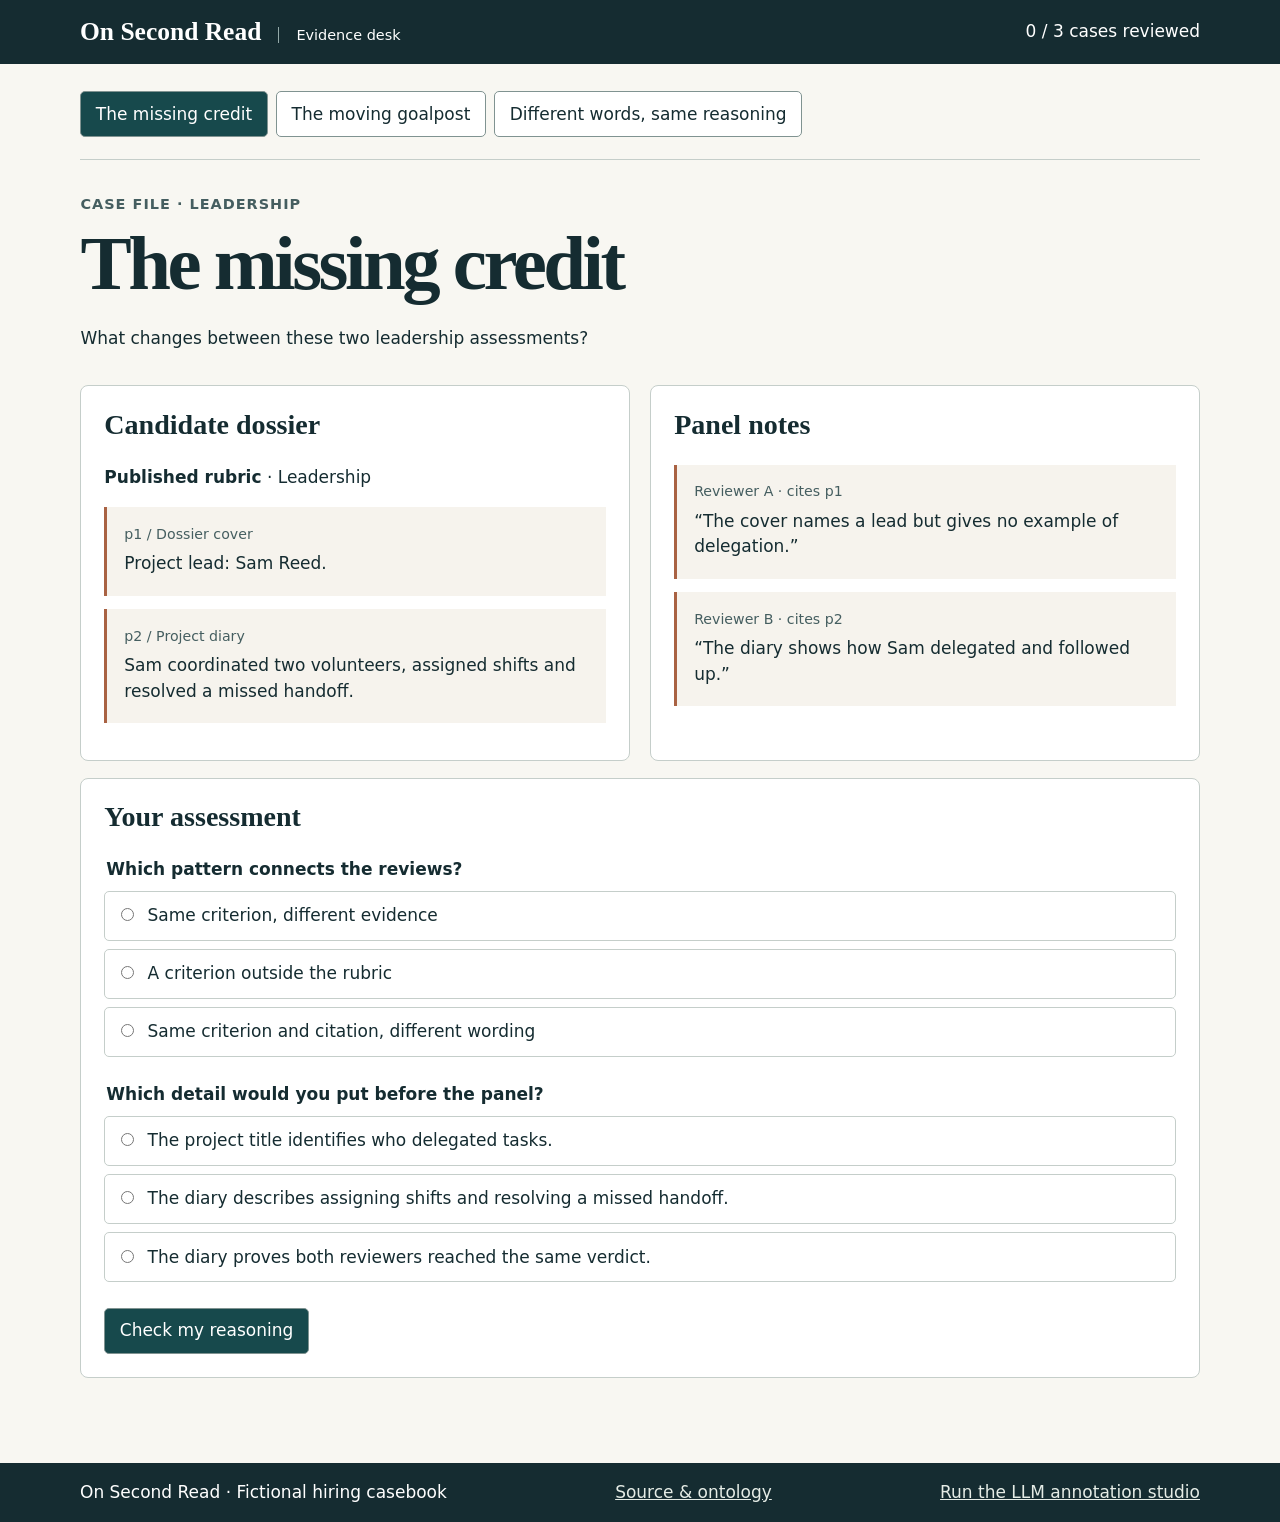
==== docs/index.html @ f86549d5 "Add ontology-guided LLM extraction, human annotation review and a scored benchmark" ====
<!doctype html><html lang="en"><meta charset="utf-8"><meta name="viewport" content="width=device-width,initial-scale=1"><meta name="theme-color" content="#122d31"><title>On Second Read · Evidence desk</title><style>:root{color-scheme:light;--ink:#152c31;--quiet:#455e60;--line:#c5ceca;--accent:#9b4327;background:#f8f7f2;color:var(--ink);font:17px/1.5 "Source Sans 3",system-ui,sans-serif}*{box-sizing:border-box}body{margin:0}header,footer{background:var(--ink);color:white;padding:1rem max(5vw,calc((100vw - 1120px)/2));display:flex;align-items:center;justify-content:space-between;gap:1rem}.brand{font: bold 1.5rem Georgia,serif}.brand span{font:normal .85rem system-ui;border-left:1px solid #93a9a8;margin-left:1rem;padding-left:1rem}main{max-width:1160px;margin:auto;padding:1.6rem 1.2rem 4rem}nav{display:flex;gap:.5rem;flex-wrap:wrap;border-bottom:1px solid var(--line);padding-bottom:1.3rem}button,select{font:inherit;color:inherit;border:1px solid #809391;border-radius:5px;background:white;padding:.55rem .85rem;cursor:pointer}button:hover,summary:hover{background:#e7ede7}button[aria-current=true],button.primary{color:white;background:#17494c}button:focus-visible,select:focus-visible,summary:focus-visible,a:focus-visible{outline:3px solid #c15c32;outline-offset:3px}h1,h2,h3{line-height:1.15;font-family:Georgia,serif}h1{font-size:clamp(2.4rem,6vw,4.8rem);margin:.25rem 0 .55rem;letter-spacing:-.045em}h2{font-size:1.65rem}h3{font-size:1.15rem}small,.meta{color:var(--quiet)}.meta{font-size:.85rem;font-weight:700;letter-spacing:.07em;text-transform:uppercase}.intro{padding:2rem 0 1rem}.grid{display:grid;grid-template-columns:1fr 1fr;gap:1.2rem}.panel{padding:1.35rem;background:white;border:1px solid var(--line);border-radius:8px;margin-bottom:1rem}.panel h2:first-child{margin-top:0}.note{border-left:3px solid #a96243;background:#f6f3ed;padding:.8rem 1rem;margin:.8rem 0}.note p{margin:.3rem 0}.choice{display:flex;align-items:baseline;gap:.6rem;margin:.5rem 0;border:1px solid var(--line);border-radius:5px;padding:.65rem;cursor:pointer}.choice:has(input:checked){background:#dfebe6;border-color:#38665f}fieldset{margin:0 0 1rem;border:0;padding:0}legend{font-weight:650}input{accent-color:#175457}.feedback{background:#e3ede6;padding:1rem;border-left:4px solid #38755b}.feedback strong{display:block}.controls{display:flex;flex-wrap:wrap;gap:1rem;align-items:end}.controls label{display:grid;gap:.25rem}summary{cursor:pointer;padding:.5rem;font-weight:600}pre{white-space:pre-wrap;overflow-wrap:anywhere;padding:1rem;background:#edf0ed;font-size:.85rem}ol{padding-left:1.5em}li{margin:.45rem 0}.trail{padding:.8rem;border-bottom:1px solid var(--line)}footer a{color:#e5ece6}button:disabled{opacity:.55;cursor:default}@media(max-width:720px){.grid{grid-template-columns:1fr}.brand span{display:none}.panel{padding:1rem}header,footer{padding:1rem}nav button{flex-grow:1}.controls select{max-width:100%}footer{flex-wrap:wrap}}
</style>
<header><div class="brand">On Second Read<span>Evidence desk</span></div><div id="progress"></div></header>
<main><nav aria-label="Case files" id="cases"></nav><article id="desk"></article></main>
<footer>On Second Read · Fictional hiring casebook <a href="https://github.com/marouaneoa/On-Second-Read">Source &amp; ontology</a> <a href="https://github.com/marouaneoa/On-Second-Read#annotation-studio">Run the LLM annotation studio</a></footer>
<script type="application/json" id="data">{"cases": [{"id": "missing-credit", "title": "The missing credit", "rubric": "Leadership", "reviews": ["The cover names a lead but gives no example of delegation.", "The diary shows how Sam delegated and followed up."], "passages": {"p1": {"source": "Dossier cover", "text": "Project lead: Sam Reed.", "original": true}, "p2": {"source": "Project diary", "text": "Sam coordinated two volunteers, assigned shifts and resolved a missed handoff.", "original": true}}, "criteria": {"criterion": "Leadership", "extra": "Prior management experience"}, "base": ["p2", "criterion"], "answer": 1, "variants": {"p1|criterion": [[["Reviewer A", "Leadership", "p1", "Project lead: Sam Reed.", "Dossier cover"], ["Reviewer B", "Leadership", "p1", "Project lead: Sam Reed.", "Dossier cover"]], [], [], [["jA", "jB"]]], "p1|extra": [[["Reviewer A", "Leadership", "p1", "Project lead: Sam Reed.", "Dossier cover"], ["Reviewer B", "Prior management experience", "p1", "Project lead: Sam Reed.", "Dossier cover"]], [], [["jB", "extra"]], []], "p2|criterion": [[["Reviewer A", "Leadership", "p1", "Project lead: Sam Reed.", "Dossier cover"], ["Reviewer B", "Leadership", "p2", "Sam coordinated two volunteers, assigned shifts and resolved a missed handoff.", "Project diary"]], [["jA", "jB"]], [], []], "p2|extra": [[["Reviewer A", "Leadership", "p1", "Project lead: Sam Reed.", "Dossier cover"], ["Reviewer B", "Prior management experience", "p2", "Sam coordinated two volunteers, assigned shifts and resolved a missed handoff.", "Project diary"]], [], [["jB", "extra"]], []]}, "question": "Would the first reviewer reconsider after reading the diary?", "turtle": "@prefix os: \u003chttps://example.org/on-second-read#> .\n@prefix owl: \u003chttp://www.w3.org/2002/07/owl#> .\n@prefix rdfs: \u003chttp://www.w3.org/2000/01/rdf-schema#> .\n@prefix : \u003chttps://example.org/on-second-read/missing-credit#> .\n\n:case a owl:NamedIndividual, os:Case ;\n    rdfs:label \"The missing credit\" ; os:listsCriterion :criterion ; os:hasReview :reviewA, :reviewB .\n\n:criterion a owl:NamedIndividual, os:Criterion ;\n    rdfs:label \"Leadership\" .\n\n:d1 a owl:NamedIndividual, os:Document ;\n    rdfs:label \"Dossier cover\" .\n\n:p1 a owl:NamedIndividual, os:Passage ;\n    rdfs:label \"Cover credit\" ; os:partOf :d1 ; os:quote \"Project lead: Sam Reed.\" .\n\n:d2 a owl:NamedIndividual, os:Document ;\n    rdfs:label \"Project diary\" .\n\n:p2 a owl:NamedIndividual, os:Passage ;\n    rdfs:label \"Team diary\" ; os:partOf :d2 ; os:quote \"Sam coordinated two volunteers, assigned shifts and resolved a missed handoff.\" .\n\n:reviewA a owl:NamedIndividual, os:Review ;\n    rdfs:label \"Reviewer A\" ; os:containsJudgment :jA .\n\n:jA a owl:NamedIndividual, os:Judgment ;\n    rdfs:label \"Judgment A\" ; os:wording \"The cover names a lead but gives no example of delegation.\" ; os:cites :p1 ; os:appliesCriterion :criterion .\n\n:reviewB a owl:NamedIndividual, os:Review ;\n    rdfs:label \"Reviewer B\" ; os:containsJudgment :jB .\n\n:jB a owl:NamedIndividual, os:Judgment ;\n    rdfs:label \"Judgment B\" ; os:wording \"The diary shows how Sam delegated and followed up.\" ; os:cites :p2 ; os:appliesCriterion :criterion .\n"}, {"id": "moving-goalpost", "title": "The moving goalpost", "rubric": "Delivery", "reviews": ["This release meets our delivery criterion.", "This release does not establish that Alex has held a management position."], "passages": {"p1": {"source": "Launch report", "text": "Alex delivered the booking service by the agreed deadline with two colleagues.", "original": true}, "practicePassage": {"source": "Hypothetical submission receipt", "text": "The candidate submitted the work on schedule.", "original": false}}, "criteria": {"criterion": "Delivery", "extra": "Prior management experience"}, "base": ["p1", "extra"], "answer": 2, "variants": {"p1|criterion": [[["Reviewer A", "Delivery", "p1", "Alex delivered the booking service by the agreed deadline with two colleagues.", "Launch report"], ["Reviewer B", "Delivery", "p1", "Alex delivered the booking service by the agreed deadline with two colleagues.", "Launch report"]], [], [], [["jA", "jB"]]], "p1|extra": [[["Reviewer A", "Delivery", "p1", "Alex delivered the booking service by the agreed deadline with two colleagues.", "Launch report"], ["Reviewer B", "Prior management experience", "p1", "Alex delivered the booking service by the agreed deadline with two colleagues.", "Launch report"]], [], [["jB", "extra"]], []], "practicePassage|criterion": [[["Reviewer A", "Delivery", "p1", "Alex delivered the booking service by the agreed deadline with two colleagues.", "Launch report"], ["Reviewer B", "Delivery", "practicePassage", "The candidate submitted the work on schedule.", "Hypothetical submission receipt"]], [["jA", "jB"]], [], []], "practicePassage|extra": [[["Reviewer A", "Delivery", "p1", "Alex delivered the booking service by the agreed deadline with two colleagues.", "Launch report"], ["Reviewer B", "Prior management experience", "practicePassage", "The candidate submitted the work on schedule.", "Hypothetical submission receipt"]], [], [["jB", "extra"]], []]}, "question": "When was management experience introduced as a requirement?", "turtle": "@prefix os: \u003chttps://example.org/on-second-read#> .\n@prefix owl: \u003chttp://www.w3.org/2002/07/owl#> .\n@prefix rdfs: \u003chttp://www.w3.org/2000/01/rdf-schema#> .\n@prefix : \u003chttps://example.org/on-second-read/moving-goalpost#> .\n\n:case a owl:NamedIndividual, os:Case ;\n    rdfs:label \"The moving goalpost\" ; os:listsCriterion :criterion ; os:hasReview :reviewA, :reviewB .\n\n:criterion a owl:NamedIndividual, os:Criterion ;\n    rdfs:label \"Delivery\" .\n\n:extra a owl:NamedIndividual, os:Criterion ;\n    rdfs:label \"Prior management experience\" .\n\n:d1 a owl:NamedIndividual, os:Document ;\n    rdfs:label \"Launch report\" .\n\n:p1 a owl:NamedIndividual, os:Passage ;\n    rdfs:label \"Launch note\" ; os:partOf :d1 ; os:quote \"Alex delivered the booking service by the agreed deadline with two colleagues.\" .\n\n:reviewA a owl:NamedIndividual, os:Review ;\n    rdfs:label \"Reviewer A\" ; os:containsJudgment :jA .\n\n:jA a owl:NamedIndividual, os:Judgment ;\n    rdfs:label \"Judgment A\" ; os:wording \"This release meets our delivery criterion.\" ; os:cites :p1 ; os:appliesCriterion :criterion .\n\n:reviewB a owl:NamedIndividual, os:Review ;\n    rdfs:label \"Reviewer B\" ; os:containsJudgment :jB .\n\n:jB a owl:NamedIndividual, os:Judgment ;\n    rdfs:label \"Judgment B\" ; os:wording \"This release does not establish that Alex has held a management position.\" ; os:cites :p1 ; os:appliesCriterion :extra .\n"}, {"id": "same-reasoning", "title": "Different words, same reasoning", "rubric": "Verification", "reviews": ["The recorded replay verifies the fix.", "Noor checked that the incident could no longer be reproduced."], "passages": {"p1": {"source": "Release notebook", "text": "Before shipping, Noor replayed the incident against the patch and recorded a passing regression test.", "original": true}, "practicePassage": {"source": "Hypothetical submission receipt", "text": "The candidate submitted the work on schedule.", "original": false}}, "criteria": {"criterion": "Verification", "extra": "Prior management experience"}, "base": ["p1", "criterion"], "answer": 3, "variants": {"p1|criterion": [[["Reviewer A", "Verification", "p1", "Before shipping, Noor replayed the incident against the patch and recorded a passing regression test.", "Release notebook"], ["Reviewer B", "Verification", "p1", "Before shipping, Noor replayed the incident against the patch and recorded a passing regression test.", "Release notebook"]], [], [], [["jA", "jB"]]], "p1|extra": [[["Reviewer A", "Verification", "p1", "Before shipping, Noor replayed the incident against the patch and recorded a passing regression test.", "Release notebook"], ["Reviewer B", "Prior management experience", "p1", "Before shipping, Noor replayed the incident against the patch and recorded a passing regression test.", "Release notebook"]], [], [["jB", "extra"]], []], "practicePassage|criterion": [[["Reviewer A", "Verification", "p1", "Before shipping, Noor replayed the incident against the patch and recorded a passing regression test.", "Release notebook"], ["Reviewer B", "Verification", "practicePassage", "The candidate submitted the work on schedule.", "Hypothetical submission receipt"]], [["jA", "jB"]], [], []], "practicePassage|extra": [[["Reviewer A", "Verification", "p1", "Before shipping, Noor replayed the incident against the patch and recorded a passing regression test.", "Release notebook"], ["Reviewer B", "Prior management experience", "practicePassage", "The candidate submitted the work on schedule.", "Hypothetical submission receipt"]], [], [["jB", "extra"]], []]}, "question": "What further information would you need to compare the reviewers\u2019 overall recommendations?", "turtle": "@prefix os: \u003chttps://example.org/on-second-read#> .\n@prefix owl: \u003chttp://www.w3.org/2002/07/owl#> .\n@prefix rdfs: \u003chttp://www.w3.org/2000/01/rdf-schema#> .\n@prefix : \u003chttps://example.org/on-second-read/same-reasoning#> .\n\n:case a owl:NamedIndividual, os:Case ;\n    rdfs:label \"Different words, same reasoning\" ; os:listsCriterion :criterion ; os:hasReview :reviewA, :reviewB .\n\n:criterion a owl:NamedIndividual, os:Criterion ;\n    rdfs:label \"Verification\" .\n\n:d1 a owl:NamedIndividual, os:Document ;\n    rdfs:label \"Release notebook\" .\n\n:p1 a owl:NamedIndividual, os:Passage ;\n    rdfs:label \"Test log\" ; os:partOf :d1 ; os:quote \"Before shipping, Noor replayed the incident against the patch and recorded a passing regression test.\" .\n\n:reviewA a owl:NamedIndividual, os:Review ;\n    rdfs:label \"Reviewer A\" ; os:containsJudgment :jA .\n\n:jA a owl:NamedIndividual, os:Judgment ;\n    rdfs:label \"Judgment A\" ; os:wording \"The recorded replay verifies the fix.\" ; os:cites :p1 ; os:appliesCriterion :criterion .\n\n:reviewB a owl:NamedIndividual, os:Review ;\n    rdfs:label \"Reviewer B\" ; os:containsJudgment :jB .\n\n:jB a owl:NamedIndividual, os:Judgment ;\n    rdfs:label \"Judgment B\" ; os:wording \"Noor checked that the incident could no longer be reproduced.\" ; os:cites :p1 ; os:appliesCriterion :criterion .\n"}], "queries": ["PREFIX os: \u003chttps://example.org/on-second-read#>\nPREFIX rdfs: \u003chttp://www.w3.org/2000/01/rdf-schema#>\nSELECT ?reviewer ?criterion ?passage ?quote ?source WHERE {\n  ?case os:hasReview ?review .\n  ?review rdfs:label ?reviewer ; os:containsJudgment ?j .\n  ?j os:appliesCriterion/rdfs:label ?criterion ; os:cites ?passage .\n  ?passage os:quote ?quote ; os:partOf/rdfs:label ?source .\n} ORDER BY ?reviewer ?passage\n", "PREFIX os: \u003chttps://example.org/on-second-read#>\nPREFIX rdfs: \u003chttp://www.w3.org/2000/01/rdf-schema#>\nSELECT DISTINCT ?a ?b WHERE {\n  ?case os:hasReview ?ra, ?rb .\n  ?ra os:containsJudgment ?a .\n  ?rb os:containsJudgment ?b .\n  ?a os:appliesCriterion ?criterion ; os:cites ?pa ; os:wording ?wa .\n  ?b os:appliesCriterion ?criterion ; os:cites ?pb ; os:wording ?wb .\n  FILTER (STR(?ra) \u003c STR(?rb) && ?pa != ?pb)\n} ORDER BY ?a ?b\n", "PREFIX os: \u003chttps://example.org/on-second-read#>\nPREFIX rdfs: \u003chttp://www.w3.org/2000/01/rdf-schema#>\nSELECT ?judgment ?criterion WHERE {\n  ?case os:hasReview/os:containsJudgment ?judgment .\n  ?judgment os:appliesCriterion ?criterion .\n  FILTER NOT EXISTS { ?case os:listsCriterion ?criterion }\n} ORDER BY ?judgment\n", "PREFIX os: \u003chttps://example.org/on-second-read#>\nPREFIX rdfs: \u003chttp://www.w3.org/2000/01/rdf-schema#>\nSELECT DISTINCT ?a ?b WHERE {\n  ?case os:hasReview ?ra, ?rb .\n  ?ra os:containsJudgment ?a .\n  ?rb os:containsJudgment ?b .\n  ?a os:appliesCriterion ?criterion ; os:cites ?pa ; os:wording ?wa .\n  ?b os:appliesCriterion ?criterion ; os:cites ?pb ; os:wording ?wb .\n  FILTER (STR(?ra) \u003c STR(?rb) && ?pa = ?pb && ?wa != ?wb)\n} ORDER BY ?a ?b\n"]}</script><script>const {cases, queries} = JSON.parse(document.querySelector('#data').textContent);
const desk = document.querySelector('#desk');
const nav = document.querySelector('#cases');
const labels = ['Source trace', 'Same criterion, different evidence', 'A criterion outside the rubric', 'Same criterion and citation, different wording'];
const briefs = {
  'missing-credit': ['What changes between these two leadership assessments?', 'Which detail would you put before the panel?', ['The project title identifies who delegated tasks.', 'The diary describes assigning shifts and resolving a missed handoff.', 'The diary proves both reviewers reached the same verdict.'], 1, 'The cover identifies a lead. Only the diary describes the coordination work.'],
  'moving-goalpost': ['Which requirement did the panel actually publish?', 'What would you ask the panel to justify?', ['Why the launch report mentions a deadline.', 'Whether the candidate worked alone.', 'Why management experience enters a delivery assessment.'], 2, 'The release addresses delivery. The second judgment introduces management experience, which is absent from the complete rubric.'],
  'same-reasoning': ['Does different wording change the evidence trail?', 'Which conclusion can you defend from the file?', ['Both cite the recorded replay under the verification criterion.', 'Both would make the same hiring decision.', 'The wording shows that they used different tests.'], 0, 'The trace converges on the same passage and criterion. The file records no overall hiring recommendation.']
};
const key = 'on-second-read.answers.v1';
let saved = {};
try { saved = JSON.parse(localStorage.getItem(key)) || {}; } catch {}
let current;
const esc = s => String(s).replace(/[&<>"']/g, x => ({'&':'&amp;','<':'&lt;','>':'&gt;','"':'&quot;',"'":'&#39;'}[x]));
const valid = c => Array.isArray(saved[c.id]) && [1,2,3].includes(saved[c.id][0]) && [0,1,2].includes(saved[c.id][1]);
function store(){try {localStorage.setItem(key, JSON.stringify(saved));} catch {}}
function choices(name, items, offset){
  return items.map((text,i)=>`<label class="choice"><input required type="radio" name="${name}" value="${i+offset}">${esc(text)}</label>`).join('');
}
function openCase(){
  current = cases.find(c => c.id === location.hash.slice(1)) || cases[0];
  const c=current, brief=briefs[c.id], done=valid(c);
  document.querySelector('#progress').textContent = cases.filter(valid).length+' / '+cases.length+' cases reviewed';
  nav.innerHTML = cases.map(item=>`<button aria-current="${item.id===c.id}" data-case="${item.id}">${valid(item)?'✓ ':''}${esc(item.title)}</button>`).join('');
  const baseline=c.variants[c.base.join('|')][0];
  desk.innerHTML=`<section class="intro"><div class="meta">Case file · ${esc(c.rubric)}</div><h1>${esc(c.title)}</h1><p>${esc(brief[0])}</p></section>
  <div class="grid"><section class="panel"><h2>Candidate dossier</h2><p><b>Published rubric</b> · ${esc(c.rubric)}</p>
  ${Object.entries(c.passages).filter(([,p])=>p.original).map(([id,p])=>`<div class="note"><small>${esc(id)} / ${esc(p.source)}</small><p>${esc(p.text)}</p></div>`).join('')}</section>
  <section class="panel"><h2>Panel notes</h2>${c.reviews.map((w,i)=>`<div class="note"><small>${esc(baseline[i][0])} · cites ${esc(baseline[i][2])}</small><p>“${esc(w)}”</p></div>`).join('')}</section></div>
  <section class="panel" id="decision"><h2>Your assessment</h2>${done?feedback(c):`<form><fieldset><legend>Which pattern connects the reviews?</legend>${choices('pattern',labels.slice(1),1)}</fieldset><fieldset><legend>${esc(brief[1])}</legend>${choices('reason',brief[2],0)}</fieldset><button class="primary">Check my reasoning</button></form>`}</section>${done?'<section class="panel" id="lab"></section>':''}`;
  const form=desk.querySelector('form');
  if(form) form.onsubmit=e=>{e.preventDefault(); const values=new FormData(form);saved[c.id]=['pattern','reason'].map(k=>Number(values.get(k)));store();openCase();desk.querySelector('#decision').scrollIntoView();};
  if(done){
    desk.querySelector('#retry').onclick=()=>{delete saved[c.id];store();openCase();};
    showLab(c);
  }
}
function feedback(c){
  const [p,r]=saved[c.id], brief=briefs[c.id];
  const score=Number(p===c.answer)+Number(r===brief[3]);
  return `<div class="feedback"><strong>${score} of 2 supported by the record</strong>
  <p>Your pattern: ${esc(labels[p])}.<br>Your evidence: ${esc(brief[2][r])}</p>
  <p><b>Finding</b> · ${esc(labels[c.answer])}. ${esc(brief[4])}</p></div>
  <p><b>For discussion</b> · ${esc(c.question)}</p><button id="retry">Try this case again</button>`;
}
function showLab(c){
  const lab=desk.querySelector('#lab');
  const options=(entries,base)=>entries.map(([v,label])=>`<option value="${esc(v)}" ${v===base?'selected':''}>${esc(label)}</option>`).join('');
  lab.innerHTML=`<h2>Evidence lab</h2><p>Change Reviewer B’s recorded citation or criterion. Compare the resulting graph with the original panel notes above.</p>
  <div class="controls"><label>Cited passage<select id="citation">${options(Object.entries(c.passages).map(([id,p])=>[id,p.source]),c.base[0])}</select></label>
  <label>Applied criterion<select id="criterion">${options(Object.entries(c.criteria),c.base[1])}</select></label><button id="restore">Restore original</button></div>
  <div id="outcome" aria-live="polite"></div>
  <details><summary>Inspect a SPARQL query and its rows</summary><select aria-label="Query" id="query">${options(labels.map((s,i)=>[i,s]),0)}</select><pre id="sparql"></pre><pre id="rows"></pre></details>
  <details><summary>Read the original Turtle file</summary><pre>${esc(c.turtle)}</pre></details>`;
  const citation=lab.querySelector('#citation'), criterion=lab.querySelector('#criterion'), query=lab.querySelector('#query');
  function update(){
    const result=c.variants[[citation.value,criterion.value].join('|')], original=c.variants[c.base.join('|')];
    const modified=citation.value!==c.base[0] || criterion.value!==c.base[1];
    const active=labels.slice(1).flatMap((name,i)=>result[i+1].length?[name]:[]);
    const changes=labels.slice(1).flatMap((name,i)=>Boolean(original[i+1].length)===Boolean(result[i+1].length)?[]:[(result[i+1].length?'Added':'Removed')+' · '+name]);
    lab.querySelector('#outcome').innerHTML=`<h3>${modified?'Hypothetical evidence trail':'Original evidence trail'}</h3>
    ${result[0].map(([who,crit,id,quote,src])=>`<div class="trail"><b>${esc(who)}</b> → ${esc(crit)} → ${esc(src)} <small>(${esc(id)})</small><br>“${esc(quote)}”</div>`).join('')}
    <p><b>Matching patterns</b> · ${esc(active.join(' / ')||'None')}</p>${modified?`<p>${esc(changes.join(' / ')||'The matching patterns are unchanged.')}</p>`:''}`;
    lab.querySelector('#sparql').textContent=queries[query.value];
    lab.querySelector('#rows').textContent=result[query.value].map(row=>row.join(' | ')).join('\n')||'0 matching rows';
    lab.querySelector('#restore').disabled=!modified;
  }
  for(const control of [citation,criterion,query]) control.onchange=update;
  lab.querySelector('#restore').onclick=()=>{[citation.value,criterion.value]=c.base;update();};
  update();
}
nav.onclick=e=>{if(e.target.dataset.case)location.hash=e.target.dataset.case;};
window.addEventListener('hashchange',openCase);
openCase();
</script></html>
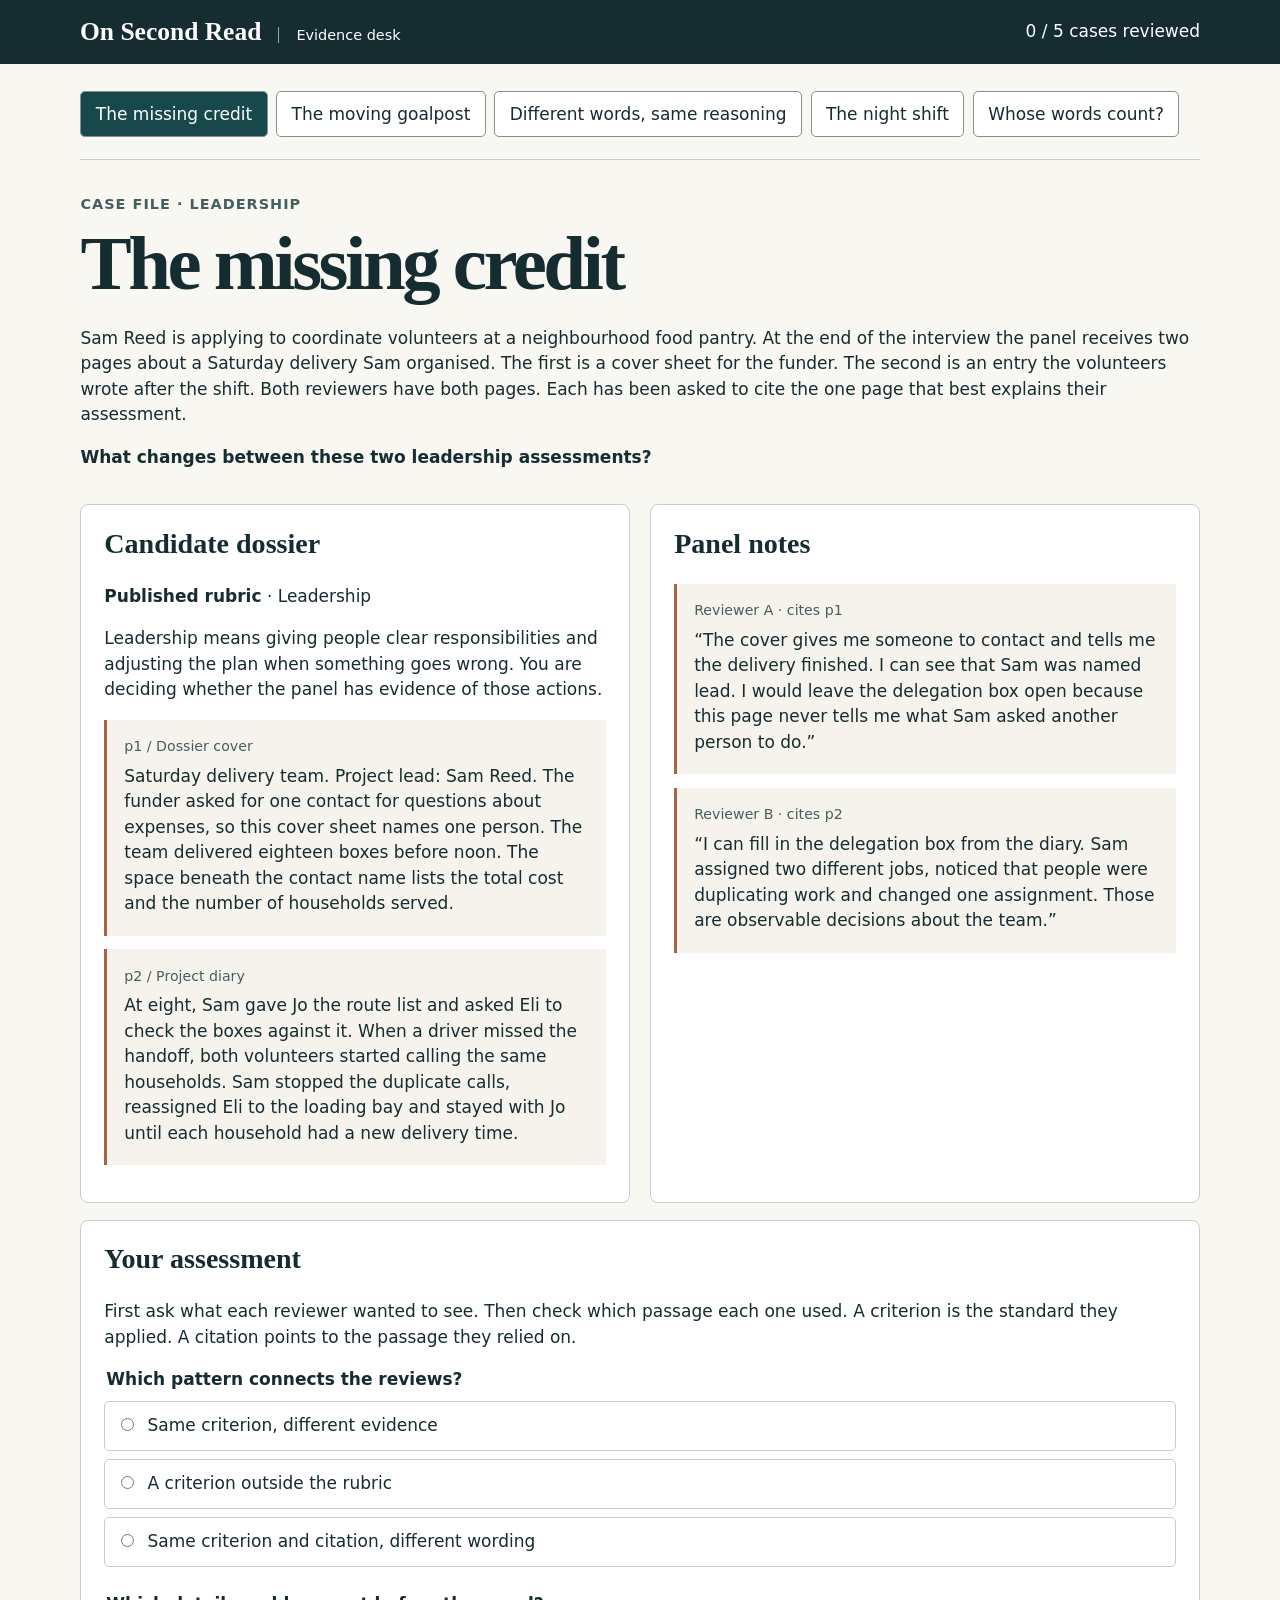
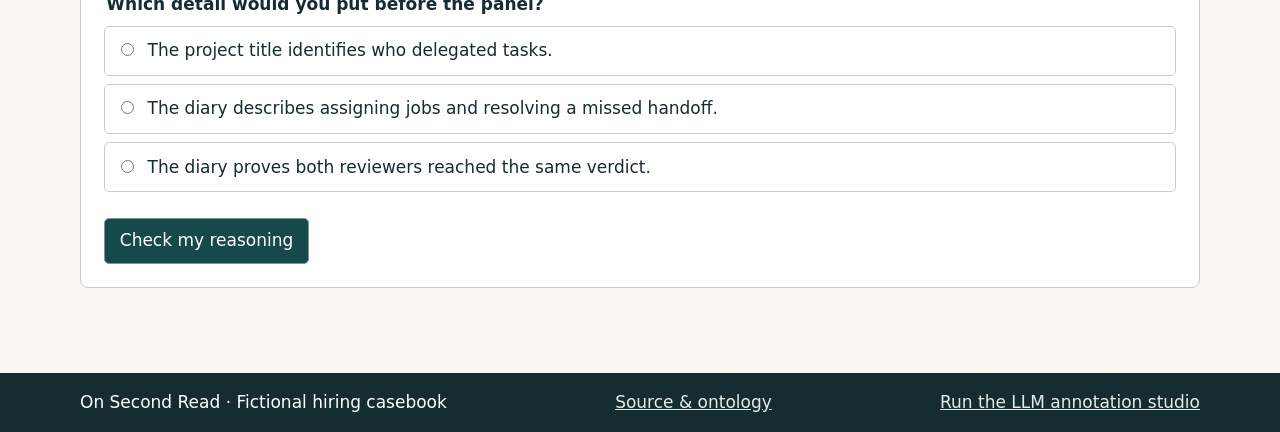
==== commit 482c649b: "Expand five hiring dossiers with source narratives and guided explanations" ====
--- a/docs/index.html
+++ b/docs/index.html
@@ -3,16 +3,16 @@
 <header><div class="brand">On Second Read<span>Evidence desk</span></div><div id="progress"></div></header>
 <main><nav aria-label="Case files" id="cases"></nav><article id="desk"></article></main>
 <footer>On Second Read · Fictional hiring casebook <a href="https://github.com/marouaneoa/On-Second-Read">Source &amp; ontology</a> <a href="https://github.com/marouaneoa/On-Second-Read#annotation-studio">Run the LLM annotation studio</a></footer>
-<script type="application/json" id="data">{"cases": [{"id": "missing-credit", "title": "The missing credit", "rubric": "Leadership", "reviews": ["The cover names a lead but gives no example of delegation.", "The diary shows how Sam delegated and followed up."], "passages": {"p1": {"source": "Dossier cover", "text": "Project lead: Sam Reed.", "original": true}, "p2": {"source": "Project diary", "text": "Sam coordinated two volunteers, assigned shifts and resolved a missed handoff.", "original": true}}, "criteria": {"criterion": "Leadership", "extra": "Prior management experience"}, "base": ["p2", "criterion"], "answer": 1, "variants": {"p1|criterion": [[["Reviewer A", "Leadership", "p1", "Project lead: Sam Reed.", "Dossier cover"], ["Reviewer B", "Leadership", "p1", "Project lead: Sam Reed.", "Dossier cover"]], [], [], [["jA", "jB"]]], "p1|extra": [[["Reviewer A", "Leadership", "p1", "Project lead: Sam Reed.", "Dossier cover"], ["Reviewer B", "Prior management experience", "p1", "Project lead: Sam Reed.", "Dossier cover"]], [], [["jB", "extra"]], []], "p2|criterion": [[["Reviewer A", "Leadership", "p1", "Project lead: Sam Reed.", "Dossier cover"], ["Reviewer B", "Leadership", "p2", "Sam coordinated two volunteers, assigned shifts and resolved a missed handoff.", "Project diary"]], [["jA", "jB"]], [], []], "p2|extra": [[["Reviewer A", "Leadership", "p1", "Project lead: Sam Reed.", "Dossier cover"], ["Reviewer B", "Prior management experience", "p2", "Sam coordinated two volunteers, assigned shifts and resolved a missed handoff.", "Project diary"]], [], [["jB", "extra"]], []]}, "question": "Would the first reviewer reconsider after reading the diary?", "turtle": "@prefix os: \u003chttps://example.org/on-second-read#> .\n@prefix owl: \u003chttp://www.w3.org/2002/07/owl#> .\n@prefix rdfs: \u003chttp://www.w3.org/2000/01/rdf-schema#> .\n@prefix : \u003chttps://example.org/on-second-read/missing-credit#> .\n\n:case a owl:NamedIndividual, os:Case ;\n    rdfs:label \"The missing credit\" ; os:listsCriterion :criterion ; os:hasReview :reviewA, :reviewB .\n\n:criterion a owl:NamedIndividual, os:Criterion ;\n    rdfs:label \"Leadership\" .\n\n:d1 a owl:NamedIndividual, os:Document ;\n    rdfs:label \"Dossier cover\" .\n\n:p1 a owl:NamedIndividual, os:Passage ;\n    rdfs:label \"Cover credit\" ; os:partOf :d1 ; os:quote \"Project lead: Sam Reed.\" .\n\n:d2 a owl:NamedIndividual, os:Document ;\n    rdfs:label \"Project diary\" .\n\n:p2 a owl:NamedIndividual, os:Passage ;\n    rdfs:label \"Team diary\" ; os:partOf :d2 ; os:quote \"Sam coordinated two volunteers, assigned shifts and resolved a missed handoff.\" .\n\n:reviewA a owl:NamedIndividual, os:Review ;\n    rdfs:label \"Reviewer A\" ; os:containsJudgment :jA .\n\n:jA a owl:NamedIndividual, os:Judgment ;\n    rdfs:label \"Judgment A\" ; os:wording \"The cover names a lead but gives no example of delegation.\" ; os:cites :p1 ; os:appliesCriterion :criterion .\n\n:reviewB a owl:NamedIndividual, os:Review ;\n    rdfs:label \"Reviewer B\" ; os:containsJudgment :jB .\n\n:jB a owl:NamedIndividual, os:Judgment ;\n    rdfs:label \"Judgment B\" ; os:wording \"The diary shows how Sam delegated and followed up.\" ; os:cites :p2 ; os:appliesCriterion :criterion .\n"}, {"id": "moving-goalpost", "title": "The moving goalpost", "rubric": "Delivery", "reviews": ["This release meets our delivery criterion.", "This release does not establish that Alex has held a management position."], "passages": {"p1": {"source": "Launch report", "text": "Alex delivered the booking service by the agreed deadline with two colleagues.", "original": true}, "practicePassage": {"source": "Hypothetical submission receipt", "text": "The candidate submitted the work on schedule.", "original": false}}, "criteria": {"criterion": "Delivery", "extra": "Prior management experience"}, "base": ["p1", "extra"], "answer": 2, "variants": {"p1|criterion": [[["Reviewer A", "Delivery", "p1", "Alex delivered the booking service by the agreed deadline with two colleagues.", "Launch report"], ["Reviewer B", "Delivery", "p1", "Alex delivered the booking service by the agreed deadline with two colleagues.", "Launch report"]], [], [], [["jA", "jB"]]], "p1|extra": [[["Reviewer A", "Delivery", "p1", "Alex delivered the booking service by the agreed deadline with two colleagues.", "Launch report"], ["Reviewer B", "Prior management experience", "p1", "Alex delivered the booking service by the agreed deadline with two colleagues.", "Launch report"]], [], [["jB", "extra"]], []], "practicePassage|criterion": [[["Reviewer A", "Delivery", "p1", "Alex delivered the booking service by the agreed deadline with two colleagues.", "Launch report"], ["Reviewer B", "Delivery", "practicePassage", "The candidate submitted the work on schedule.", "Hypothetical submission receipt"]], [["jA", "jB"]], [], []], "practicePassage|extra": [[["Reviewer A", "Delivery", "p1", "Alex delivered the booking service by the agreed deadline with two colleagues.", "Launch report"], ["Reviewer B", "Prior management experience", "practicePassage", "The candidate submitted the work on schedule.", "Hypothetical submission receipt"]], [], [["jB", "extra"]], []]}, "question": "When was management experience introduced as a requirement?", "turtle": "@prefix os: \u003chttps://example.org/on-second-read#> .\n@prefix owl: \u003chttp://www.w3.org/2002/07/owl#> .\n@prefix rdfs: \u003chttp://www.w3.org/2000/01/rdf-schema#> .\n@prefix : \u003chttps://example.org/on-second-read/moving-goalpost#> .\n\n:case a owl:NamedIndividual, os:Case ;\n    rdfs:label \"The moving goalpost\" ; os:listsCriterion :criterion ; os:hasReview :reviewA, :reviewB .\n\n:criterion a owl:NamedIndividual, os:Criterion ;\n    rdfs:label \"Delivery\" .\n\n:extra a owl:NamedIndividual, os:Criterion ;\n    rdfs:label \"Prior management experience\" .\n\n:d1 a owl:NamedIndividual, os:Document ;\n    rdfs:label \"Launch report\" .\n\n:p1 a owl:NamedIndividual, os:Passage ;\n    rdfs:label \"Launch note\" ; os:partOf :d1 ; os:quote \"Alex delivered the booking service by the agreed deadline with two colleagues.\" .\n\n:reviewA a owl:NamedIndividual, os:Review ;\n    rdfs:label \"Reviewer A\" ; os:containsJudgment :jA .\n\n:jA a owl:NamedIndividual, os:Judgment ;\n    rdfs:label \"Judgment A\" ; os:wording \"This release meets our delivery criterion.\" ; os:cites :p1 ; os:appliesCriterion :criterion .\n\n:reviewB a owl:NamedIndividual, os:Review ;\n    rdfs:label \"Reviewer B\" ; os:containsJudgment :jB .\n\n:jB a owl:NamedIndividual, os:Judgment ;\n    rdfs:label \"Judgment B\" ; os:wording \"This release does not establish that Alex has held a management position.\" ; os:cites :p1 ; os:appliesCriterion :extra .\n"}, {"id": "same-reasoning", "title": "Different words, same reasoning", "rubric": "Verification", "reviews": ["The recorded replay verifies the fix.", "Noor checked that the incident could no longer be reproduced."], "passages": {"p1": {"source": "Release notebook", "text": "Before shipping, Noor replayed the incident against the patch and recorded a passing regression test.", "original": true}, "practicePassage": {"source": "Hypothetical submission receipt", "text": "The candidate submitted the work on schedule.", "original": false}}, "criteria": {"criterion": "Verification", "extra": "Prior management experience"}, "base": ["p1", "criterion"], "answer": 3, "variants": {"p1|criterion": [[["Reviewer A", "Verification", "p1", "Before shipping, Noor replayed the incident against the patch and recorded a passing regression test.", "Release notebook"], ["Reviewer B", "Verification", "p1", "Before shipping, Noor replayed the incident against the patch and recorded a passing regression test.", "Release notebook"]], [], [], [["jA", "jB"]]], "p1|extra": [[["Reviewer A", "Verification", "p1", "Before shipping, Noor replayed the incident against the patch and recorded a passing regression test.", "Release notebook"], ["Reviewer B", "Prior management experience", "p1", "Before shipping, Noor replayed the incident against the patch and recorded a passing regression test.", "Release notebook"]], [], [["jB", "extra"]], []], "practicePassage|criterion": [[["Reviewer A", "Verification", "p1", "Before shipping, Noor replayed the incident against the patch and recorded a passing regression test.", "Release notebook"], ["Reviewer B", "Verification", "practicePassage", "The candidate submitted the work on schedule.", "Hypothetical submission receipt"]], [["jA", "jB"]], [], []], "practicePassage|extra": [[["Reviewer A", "Verification", "p1", "Before shipping, Noor replayed the incident against the patch and recorded a passing regression test.", "Release notebook"], ["Reviewer B", "Prior management experience", "practicePassage", "The candidate submitted the work on schedule.", "Hypothetical submission receipt"]], [], [["jB", "extra"]], []]}, "question": "What further information would you need to compare the reviewers\u2019 overall recommendations?", "turtle": "@prefix os: \u003chttps://example.org/on-second-read#> .\n@prefix owl: \u003chttp://www.w3.org/2002/07/owl#> .\n@prefix rdfs: \u003chttp://www.w3.org/2000/01/rdf-schema#> .\n@prefix : \u003chttps://example.org/on-second-read/same-reasoning#> .\n\n:case a owl:NamedIndividual, os:Case ;\n    rdfs:label \"Different words, same reasoning\" ; os:listsCriterion :criterion ; os:hasReview :reviewA, :reviewB .\n\n:criterion a owl:NamedIndividual, os:Criterion ;\n    rdfs:label \"Verification\" .\n\n:d1 a owl:NamedIndividual, os:Document ;\n    rdfs:label \"Release notebook\" .\n\n:p1 a owl:NamedIndividual, os:Passage ;\n    rdfs:label \"Test log\" ; os:partOf :d1 ; os:quote \"Before shipping, Noor replayed the incident against the patch and recorded a passing regression test.\" .\n\n:reviewA a owl:NamedIndividual, os:Review ;\n    rdfs:label \"Reviewer A\" ; os:containsJudgment :jA .\n\n:jA a owl:NamedIndividual, os:Judgment ;\n    rdfs:label \"Judgment A\" ; os:wording \"The recorded replay verifies the fix.\" ; os:cites :p1 ; os:appliesCriterion :criterion .\n\n:reviewB a owl:NamedIndividual, os:Review ;\n    rdfs:label \"Reviewer B\" ; os:containsJudgment :jB .\n\n:jB a owl:NamedIndividual, os:Judgment ;\n    rdfs:label \"Judgment B\" ; os:wording \"Noor checked that the incident could no longer be reproduced.\" ; os:cites :p1 ; os:appliesCriterion :criterion .\n"}], "queries": ["PREFIX os: \u003chttps://example.org/on-second-read#>\nPREFIX rdfs: \u003chttp://www.w3.org/2000/01/rdf-schema#>\nSELECT ?reviewer ?criterion ?passage ?quote ?source WHERE {\n  ?case os:hasReview ?review .\n  ?review rdfs:label ?reviewer ; os:containsJudgment ?j .\n  ?j os:appliesCriterion/rdfs:label ?criterion ; os:cites ?passage .\n  ?passage os:quote ?quote ; os:partOf/rdfs:label ?source .\n} ORDER BY ?reviewer ?passage\n", "PREFIX os: \u003chttps://example.org/on-second-read#>\nPREFIX rdfs: \u003chttp://www.w3.org/2000/01/rdf-schema#>\nSELECT DISTINCT ?a ?b WHERE {\n  ?case os:hasReview ?ra, ?rb .\n  ?ra os:containsJudgment ?a .\n  ?rb os:containsJudgment ?b .\n  ?a os:appliesCriterion ?criterion ; os:cites ?pa ; os:wording ?wa .\n  ?b os:appliesCriterion ?criterion ; os:cites ?pb ; os:wording ?wb .\n  FILTER (STR(?ra) \u003c STR(?rb) && ?pa != ?pb)\n} ORDER BY ?a ?b\n", "PREFIX os: \u003chttps://example.org/on-second-read#>\nPREFIX rdfs: \u003chttp://www.w3.org/2000/01/rdf-schema#>\nSELECT ?judgment ?criterion WHERE {\n  ?case os:hasReview/os:containsJudgment ?judgment .\n  ?judgment os:appliesCriterion ?criterion .\n  FILTER NOT EXISTS { ?case os:listsCriterion ?criterion }\n} ORDER BY ?judgment\n", "PREFIX os: \u003chttps://example.org/on-second-read#>\nPREFIX rdfs: \u003chttp://www.w3.org/2000/01/rdf-schema#>\nSELECT DISTINCT ?a ?b WHERE {\n  ?case os:hasReview ?ra, ?rb .\n  ?ra os:containsJudgment ?a .\n  ?rb os:containsJudgment ?b .\n  ?a os:appliesCriterion ?criterion ; os:cites ?pa ; os:wording ?wa .\n  ?b os:appliesCriterion ?criterion ; os:cites ?pb ; os:wording ?wb .\n  FILTER (STR(?ra) \u003c STR(?rb) && ?pa = ?pb && ?wa != ?wb)\n} ORDER BY ?a ?b\n"]}</script><script>const {cases, queries} = JSON.parse(document.querySelector('#data').textContent);
+<script type="application/json" id="data">{"cases": [{"guide": {"context": "Sam Reed is applying to coordinate volunteers at a neighbourhood food pantry. At the end of the interview the panel receives two pages about a Saturday delivery Sam organised. The first is a cover sheet for the funder. The second is an entry the volunteers wrote after the shift. Both reviewers have both pages. Each has been asked to cite the one page that best explains their assessment.", "rule": "Leadership means giving people clear responsibilities and adjusting the plan when something goes wrong. You are deciding whether the panel has evidence of those actions.", "walk": "Start with the cover. A contact name tells Reviewer A whom to call. It leaves the division of work unanswered. Now read the diary verbs: gave, asked, reassigned. Reviewer B can point to the very actions A wanted to see. Both used the same leadership standard. A change of source explains the different strength of their judgments."}, "id": "missing-credit", "title": "The missing credit", "rubric": "Leadership", "reviews": ["The cover gives me someone to contact and tells me the delivery finished. I can see that Sam was named lead. I would leave the delegation box open because this page never tells me what Sam asked another person to do.", "I can fill in the delegation box from the diary. Sam assigned two different jobs, noticed that people were duplicating work and changed one assignment. Those are observable decisions about the team."], "passages": {"p1": {"source": "Dossier cover", "text": "Saturday delivery team. Project lead: Sam Reed. The funder asked for one contact for questions about expenses, so this cover sheet names one person. The team delivered eighteen boxes before noon. The space beneath the contact name lists the total cost and the number of households served.", "original": true}, "p2": {"source": "Project diary", "text": "At eight, Sam gave Jo the route list and asked Eli to check the boxes against it. When a driver missed the handoff, both volunteers started calling the same households. Sam stopped the duplicate calls, reassigned Eli to the loading bay and stayed with Jo until each household had a new delivery time.", "original": true}}, "criteria": {"criterion": "Leadership", "extra": "Prior management experience"}, "base": ["p2", "criterion"], "answer": 1, "variants": {"p1|criterion": [[["Reviewer A", "Leadership", "p1", "Saturday delivery team. Project lead: Sam Reed. The funder asked for one contact for questions about expenses, so this cover sheet names one person. The team delivered eighteen boxes before noon. The space beneath the contact name lists the total cost and the number of households served.", "Dossier cover"], ["Reviewer B", "Leadership", "p1", "Saturday delivery team. Project lead: Sam Reed. The funder asked for one contact for questions about expenses, so this cover sheet names one person. The team delivered eighteen boxes before noon. The space beneath the contact name lists the total cost and the number of households served.", "Dossier cover"]], [], [], [["jA", "jB"]]], "p1|extra": [[["Reviewer A", "Leadership", "p1", "Saturday delivery team. Project lead: Sam Reed. The funder asked for one contact for questions about expenses, so this cover sheet names one person. The team delivered eighteen boxes before noon. The space beneath the contact name lists the total cost and the number of households served.", "Dossier cover"], ["Reviewer B", "Prior management experience", "p1", "Saturday delivery team. Project lead: Sam Reed. The funder asked for one contact for questions about expenses, so this cover sheet names one person. The team delivered eighteen boxes before noon. The space beneath the contact name lists the total cost and the number of households served.", "Dossier cover"]], [], [["jB", "extra"]], []], "p2|criterion": [[["Reviewer A", "Leadership", "p1", "Saturday delivery team. Project lead: Sam Reed. The funder asked for one contact for questions about expenses, so this cover sheet names one person. The team delivered eighteen boxes before noon. The space beneath the contact name lists the total cost and the number of households served.", "Dossier cover"], ["Reviewer B", "Leadership", "p2", "At eight, Sam gave Jo the route list and asked Eli to check the boxes against it. When a driver missed the handoff, both volunteers started calling the same households. Sam stopped the duplicate calls, reassigned Eli to the loading bay and stayed with Jo until each household had a new delivery time.", "Project diary"]], [["jA", "jB"]], [], []], "p2|extra": [[["Reviewer A", "Leadership", "p1", "Saturday delivery team. Project lead: Sam Reed. The funder asked for one contact for questions about expenses, so this cover sheet names one person. The team delivered eighteen boxes before noon. The space beneath the contact name lists the total cost and the number of households served.", "Dossier cover"], ["Reviewer B", "Prior management experience", "p2", "At eight, Sam gave Jo the route list and asked Eli to check the boxes against it. When a driver missed the handoff, both volunteers started calling the same households. Sam stopped the duplicate calls, reassigned Eli to the loading bay and stayed with Jo until each household had a new delivery time.", "Project diary"]], [], [["jB", "extra"]], []]}, "question": "What would you show Reviewer A before the panel finalises the leadership assessment?", "turtle": "@prefix os: \u003chttps://example.org/on-second-read#> .\n@prefix owl: \u003chttp://www.w3.org/2002/07/owl#> .\n@prefix rdfs: \u003chttp://www.w3.org/2000/01/rdf-schema#> .\n@prefix : \u003chttps://example.org/on-second-read/missing-credit#> .\n\n:case a owl:NamedIndividual, os:Case ;\n    rdfs:label \"The missing credit\" ; os:listsCriterion :criterion ; os:hasReview :reviewA, :reviewB .\n\n:criterion a owl:NamedIndividual, os:Criterion ;\n    rdfs:label \"Leadership\" .\n\n:d1 a owl:NamedIndividual, os:Document ;\n    rdfs:label \"Dossier cover\" .\n\n:p1 a owl:NamedIndividual, os:Passage ;\n    rdfs:label \"Dossier cover excerpt\" ; os:partOf :d1 ; os:quote \"Saturday delivery team. Project lead: Sam Reed. The funder asked for one contact for questions about expenses, so this cover sheet names one person. The team delivered eighteen boxes before noon. The space beneath the contact name lists the total cost and the number of households served.\" .\n\n:d2 a owl:NamedIndividual, os:Document ;\n    rdfs:label \"Project diary\" .\n\n:p2 a owl:NamedIndividual, os:Passage ;\n    rdfs:label \"Project diary excerpt\" ; os:partOf :d2 ; os:quote \"At eight, Sam gave Jo the route list and asked Eli to check the boxes against it. When a driver missed the handoff, both volunteers started calling the same households. Sam stopped the duplicate calls, reassigned Eli to the loading bay and stayed with Jo until each household had a new delivery time.\" .\n\n:reviewA a owl:NamedIndividual, os:Review ;\n    rdfs:label \"Reviewer A\" ; os:containsJudgment :jA .\n\n:jA a owl:NamedIndividual, os:Judgment ;\n    rdfs:label \"Judgment A\" ; os:wording \"The cover gives me someone to contact and tells me the delivery finished. I can see that Sam was named lead. I would leave the delegation box open because this page never tells me what Sam asked another person to do.\" ; os:cites :p1 ; os:appliesCriterion :criterion .\n\n:reviewB a owl:NamedIndividual, os:Review ;\n    rdfs:label \"Reviewer B\" ; os:containsJudgment :jB .\n\n:jB a owl:NamedIndividual, os:Judgment ;\n    rdfs:label \"Judgment B\" ; os:wording \"I can fill in the delegation box from the diary. Sam assigned two different jobs, noticed that people were duplicating work and changed one assignment. Those are observable decisions about the team.\" ; os:cites :p2 ; os:appliesCriterion :criterion .\n"}, {"guide": {"context": "Alex is interviewing to run small software releases for a community clinic. Before seeing any applications, the panel wrote down what would count as success in this exercise. The chair now asks two reviewers to evaluate a booking-system launch. Alex has supplied the same signed launch report to both of them.", "rule": "Delivery means getting the agreed service into use by the promised date. For this exercise that is the complete published requirement.", "walk": "Follow both citations and you land on the same launch report. The difference appears when you ask what would satisfy each reviewer. A wants evidence of a working service by Friday and finds it. B wants a previous management position. Even a perfectly delivered release could fail that second test. The published rubric gives the panel grounds to ask B to justify introducing it."}, "id": "moving-goalpost", "title": "The moving goalpost", "rubric": "Delivery", "reviews": ["I checked the promise at the top of the report against the sign-off at the bottom. Staff could perform both tasks on Friday. That gives me a concrete reason to credit Alex for delivery.", "The report shows three contributors but never says anyone reported to Alex. Before I award a positive assessment, I want evidence that Alex previously held a management position with direct reports."], "passages": {"p1": {"source": "Launch report", "text": "The clinic and Alex agreed that reception staff would be able to book and cancel visits by Friday afternoon. Alex split the work with two colleagues. On Thursday reception tried both tasks with sample appointments. On Friday at noon the clinic manager signed off and staff began using the service. The report lists everyone as a project contributor.", "original": true}, "practicePassage": {"source": "Hypothetical submission receipt", "text": "The candidate submitted the work on schedule.", "original": false}}, "criteria": {"criterion": "Delivery", "extra": "Prior management experience"}, "base": ["p1", "extra"], "answer": 2, "variants": {"p1|criterion": [[["Reviewer A", "Delivery", "p1", "The clinic and Alex agreed that reception staff would be able to book and cancel visits by Friday afternoon. Alex split the work with two colleagues. On Thursday reception tried both tasks with sample appointments. On Friday at noon the clinic manager signed off and staff began using the service. The report lists everyone as a project contributor.", "Launch report"], ["Reviewer B", "Delivery", "p1", "The clinic and Alex agreed that reception staff would be able to book and cancel visits by Friday afternoon. Alex split the work with two colleagues. On Thursday reception tried both tasks with sample appointments. On Friday at noon the clinic manager signed off and staff began using the service. The report lists everyone as a project contributor.", "Launch report"]], [], [], [["jA", "jB"]]], "p1|extra": [[["Reviewer A", "Delivery", "p1", "The clinic and Alex agreed that reception staff would be able to book and cancel visits by Friday afternoon. Alex split the work with two colleagues. On Thursday reception tried both tasks with sample appointments. On Friday at noon the clinic manager signed off and staff began using the service. The report lists everyone as a project contributor.", "Launch report"], ["Reviewer B", "Prior management experience", "p1", "The clinic and Alex agreed that reception staff would be able to book and cancel visits by Friday afternoon. Alex split the work with two colleagues. On Thursday reception tried both tasks with sample appointments. On Friday at noon the clinic manager signed off and staff began using the service. The report lists everyone as a project contributor.", "Launch report"]], [], [["jB", "extra"]], []], "practicePassage|criterion": [[["Reviewer A", "Delivery", "p1", "The clinic and Alex agreed that reception staff would be able to book and cancel visits by Friday afternoon. Alex split the work with two colleagues. On Thursday reception tried both tasks with sample appointments. On Friday at noon the clinic manager signed off and staff began using the service. The report lists everyone as a project contributor.", "Launch report"], ["Reviewer B", "Delivery", "practicePassage", "The candidate submitted the work on schedule.", "Hypothetical submission receipt"]], [["jA", "jB"]], [], []], "practicePassage|extra": [[["Reviewer A", "Delivery", "p1", "The clinic and Alex agreed that reception staff would be able to book and cancel visits by Friday afternoon. Alex split the work with two colleagues. On Thursday reception tried both tasks with sample appointments. On Friday at noon the clinic manager signed off and staff began using the service. The report lists everyone as a project contributor.", "Launch report"], ["Reviewer B", "Prior management experience", "practicePassage", "The candidate submitted the work on schedule.", "Hypothetical submission receipt"]], [], [["jB", "extra"]], []]}, "question": "What should the chair ask before using Reviewer B\u2019s requirement to compare applicants?", "turtle": "@prefix os: \u003chttps://example.org/on-second-read#> .\n@prefix owl: \u003chttp://www.w3.org/2002/07/owl#> .\n@prefix rdfs: \u003chttp://www.w3.org/2000/01/rdf-schema#> .\n@prefix : \u003chttps://example.org/on-second-read/moving-goalpost#> .\n\n:case a owl:NamedIndividual, os:Case ;\n    rdfs:label \"The moving goalpost\" ; os:listsCriterion :criterion ; os:hasReview :reviewA, :reviewB .\n\n:criterion a owl:NamedIndividual, os:Criterion ;\n    rdfs:label \"Delivery\" .\n\n:extra a owl:NamedIndividual, os:Criterion ;\n    rdfs:label \"Prior management experience\" .\n\n:d1 a owl:NamedIndividual, os:Document ;\n    rdfs:label \"Launch report\" .\n\n:p1 a owl:NamedIndividual, os:Passage ;\n    rdfs:label \"Launch report excerpt\" ; os:partOf :d1 ; os:quote \"The clinic and Alex agreed that reception staff would be able to book and cancel visits by Friday afternoon. Alex split the work with two colleagues. On Thursday reception tried both tasks with sample appointments. On Friday at noon the clinic manager signed off and staff began using the service. The report lists everyone as a project contributor.\" .\n\n:reviewA a owl:NamedIndividual, os:Review ;\n    rdfs:label \"Reviewer A\" ; os:containsJudgment :jA .\n\n:jA a owl:NamedIndividual, os:Judgment ;\n    rdfs:label \"Judgment A\" ; os:wording \"I checked the promise at the top of the report against the sign-off at the bottom. Staff could perform both tasks on Friday. That gives me a concrete reason to credit Alex for delivery.\" ; os:cites :p1 ; os:appliesCriterion :criterion .\n\n:reviewB a owl:NamedIndividual, os:Review ;\n    rdfs:label \"Reviewer B\" ; os:containsJudgment :jB .\n\n:jB a owl:NamedIndividual, os:Judgment ;\n    rdfs:label \"Judgment B\" ; os:wording \"The report shows three contributors but never says anyone reported to Alex. Before I award a positive assessment, I want evidence that Alex previously held a management position with direct reports.\" ; os:cites :p1 ; os:appliesCriterion :extra .\n"}, {"guide": {"context": "Noor maintains software for a library. Returning the same book twice used to remove a second, unrelated loan from the reader\u2019s account. Noor submitted a fix. Two reviewers on a hiring panel read the release notebook to decide whether Noor checked the change carefully enough. One reviewer writes like a developer and the other writes for library staff.", "rule": "Verification means recreating the original failure and recording what happens after the repair. In this case a replay means repeating the same sequence of actions with a test account.", "walk": "Translate \u201cregression test\u201d into the library scene: try the mistaken return again and check the other book. That is exactly the check the second reviewer describes. Both judgments point to the same notebook entry and the same verification requirement. You can establish that overlap even though the reviewers use different words. Their overall hiring recommendations remain unknown."}, "id": "same-reasoning", "title": "Different words, same reasoning", "rubric": "Verification", "reviews": ["The recorded replay verifies the fix. Noor first reproduced the loss of the second loan and then showed that the regression test passed on the repaired version. I can follow the sequence in the notebook.", "I wanted to know whether the other book would still be there after a mistaken second return. Noor tried that very mistake before and after the repair and wrote down both results. That answers my verification question."], "passages": {"p1": {"source": "Release notebook", "text": "I made a test account with two books on loan. On the old version I returned the first book twice. Both loans disappeared. I repeated those exact steps with the fix installed. The second book stayed on the account. I saved the steps as a regression test, a check we can run again after future changes.", "original": true}, "practicePassage": {"source": "Hypothetical submission receipt", "text": "The candidate submitted the work on schedule.", "original": false}}, "criteria": {"criterion": "Verification", "extra": "Prior management experience"}, "base": ["p1", "criterion"], "answer": 3, "variants": {"p1|criterion": [[["Reviewer A", "Verification", "p1", "I made a test account with two books on loan. On the old version I returned the first book twice. Both loans disappeared. I repeated those exact steps with the fix installed. The second book stayed on the account. I saved the steps as a regression test, a check we can run again after future changes.", "Release notebook"], ["Reviewer B", "Verification", "p1", "I made a test account with two books on loan. On the old version I returned the first book twice. Both loans disappeared. I repeated those exact steps with the fix installed. The second book stayed on the account. I saved the steps as a regression test, a check we can run again after future changes.", "Release notebook"]], [], [], [["jA", "jB"]]], "p1|extra": [[["Reviewer A", "Verification", "p1", "I made a test account with two books on loan. On the old version I returned the first book twice. Both loans disappeared. I repeated those exact steps with the fix installed. The second book stayed on the account. I saved the steps as a regression test, a check we can run again after future changes.", "Release notebook"], ["Reviewer B", "Prior management experience", "p1", "I made a test account with two books on loan. On the old version I returned the first book twice. Both loans disappeared. I repeated those exact steps with the fix installed. The second book stayed on the account. I saved the steps as a regression test, a check we can run again after future changes.", "Release notebook"]], [], [["jB", "extra"]], []], "practicePassage|criterion": [[["Reviewer A", "Verification", "p1", "I made a test account with two books on loan. On the old version I returned the first book twice. Both loans disappeared. I repeated those exact steps with the fix installed. The second book stayed on the account. I saved the steps as a regression test, a check we can run again after future changes.", "Release notebook"], ["Reviewer B", "Verification", "practicePassage", "The candidate submitted the work on schedule.", "Hypothetical submission receipt"]], [["jA", "jB"]], [], []], "practicePassage|extra": [[["Reviewer A", "Verification", "p1", "I made a test account with two books on loan. On the old version I returned the first book twice. Both loans disappeared. I repeated those exact steps with the fix installed. The second book stayed on the account. I saved the steps as a regression test, a check we can run again after future changes.", "Release notebook"], ["Reviewer B", "Prior management experience", "practicePassage", "The candidate submitted the work on schedule.", "Hypothetical submission receipt"]], [], [["jB", "extra"]], []]}, "question": "Which words would you highlight to show a librarian what the developer means by a replay?", "turtle": "@prefix os: \u003chttps://example.org/on-second-read#> .\n@prefix owl: \u003chttp://www.w3.org/2002/07/owl#> .\n@prefix rdfs: \u003chttp://www.w3.org/2000/01/rdf-schema#> .\n@prefix : \u003chttps://example.org/on-second-read/same-reasoning#> .\n\n:case a owl:NamedIndividual, os:Case ;\n    rdfs:label \"Different words, same reasoning\" ; os:listsCriterion :criterion ; os:hasReview :reviewA, :reviewB .\n\n:criterion a owl:NamedIndividual, os:Criterion ;\n    rdfs:label \"Verification\" .\n\n:d1 a owl:NamedIndividual, os:Document ;\n    rdfs:label \"Release notebook\" .\n\n:p1 a owl:NamedIndividual, os:Passage ;\n    rdfs:label \"Release notebook excerpt\" ; os:partOf :d1 ; os:quote \"I made a test account with two books on loan. On the old version I returned the first book twice. Both loans disappeared. I repeated those exact steps with the fix installed. The second book stayed on the account. I saved the steps as a regression test, a check we can run again after future changes.\" .\n\n:reviewA a owl:NamedIndividual, os:Review ;\n    rdfs:label \"Reviewer A\" ; os:containsJudgment :jA .\n\n:jA a owl:NamedIndividual, os:Judgment ;\n    rdfs:label \"Judgment A\" ; os:wording \"The recorded replay verifies the fix. Noor first reproduced the loss of the second loan and then showed that the regression test passed on the repaired version. I can follow the sequence in the notebook.\" ; os:cites :p1 ; os:appliesCriterion :criterion .\n\n:reviewB a owl:NamedIndividual, os:Review ;\n    rdfs:label \"Reviewer B\" ; os:containsJudgment :jB .\n\n:jB a owl:NamedIndividual, os:Judgment ;\n    rdfs:label \"Judgment B\" ; os:wording \"I wanted to know whether the other book would still be there after a mistaken second return. Noor tried that very mistake before and after the repair and wrote down both results. That answers my verification question.\" ; os:cites :p1 ; os:appliesCriterion :criterion .\n"}, {"guide": {"context": "Leila is applying to supervise evening maintenance at a theatre. An evening supervisor sometimes leaves before the morning crew arrives, so a repair may cross two shifts. The panel asks how Leila handled a faulty light above the stage. The file includes a message written at midnight and a record completed by the incoming technician.", "rule": "A safe handover requires the next worker to know which equipment is unsafe and who will take responsibility. Look for what the outgoing worker communicated and what the incoming worker understood.", "walk": "Put the two records in time order. At midnight the blank line genuinely leaves a question. At six the named technician answers it. The reviewers are using the same safety requirement at different points along the paper trail. An unanswered question in the earlier record is compatible with a completed handover in the later one.", "brief": ["Did someone actually accept the handover?", "Which detail resolves the first reviewer\u2019s question?", ["The red tag had a colour.", "The next technician repeated the instruction and signed for the test.", "The theatre had a spare lamp."], 1, "The receipt records acceptance."]}, "id": "the-night-shift", "title": "The night shift", "rubric": "Safe handover", "reviews": ["From the outgoing message I know Leila identified the hazard. The empty name line leaves me wondering whether anybody actually took over. I would ask for a receipt before giving full credit for the handover.", "The morning receipt closes that gap for me. The technician repeated the instruction to Leila and signed for the cable test. I can identify the person who accepted responsibility and the equipment they discussed."], "passages": {"p1": {"source": "Outgoing shift message", "text": "I placed a red tag on lamp four and switched its circuit off. My message to the morning crew said to leave that lamp isolated until someone tested the cable. I sent the message to the shared shift phone at midnight. I left the line for the receiving technician\u2019s name blank because nobody had arrived.", "original": true}, "p2": {"source": "Morning receipt", "text": "At six I read Leila\u2019s message on the shift phone. I called her and repeated the lamp number and the instruction to leave its power off. She confirmed both details. I entered my name as the person responsible for testing the cable and told the stage manager to use lamp five instead.", "original": true}}, "criteria": {"criterion": "Safe handover", "extra": "Prior management experience"}, "base": ["p2", "criterion"], "answer": 1, "variants": {"p1|criterion": [[["Reviewer A", "Safe handover", "p1", "I placed a red tag on lamp four and switched its circuit off. My message to the morning crew said to leave that lamp isolated until someone tested the cable. I sent the message to the shared shift phone at midnight. I left the line for the receiving technician\u2019s name blank because nobody had arrived.", "Outgoing shift message"], ["Reviewer B", "Safe handover", "p1", "I placed a red tag on lamp four and switched its circuit off. My message to the morning crew said to leave that lamp isolated until someone tested the cable. I sent the message to the shared shift phone at midnight. I left the line for the receiving technician\u2019s name blank because nobody had arrived.", "Outgoing shift message"]], [], [], [["jA", "jB"]]], "p1|extra": [[["Reviewer A", "Safe handover", "p1", "I placed a red tag on lamp four and switched its circuit off. My message to the morning crew said to leave that lamp isolated until someone tested the cable. I sent the message to the shared shift phone at midnight. I left the line for the receiving technician\u2019s name blank because nobody had arrived.", "Outgoing shift message"], ["Reviewer B", "Prior management experience", "p1", "I placed a red tag on lamp four and switched its circuit off. My message to the morning crew said to leave that lamp isolated until someone tested the cable. I sent the message to the shared shift phone at midnight. I left the line for the receiving technician\u2019s name blank because nobody had arrived.", "Outgoing shift message"]], [], [["jB", "extra"]], []], "p2|criterion": [[["Reviewer A", "Safe handover", "p1", "I placed a red tag on lamp four and switched its circuit off. My message to the morning crew said to leave that lamp isolated until someone tested the cable. I sent the message to the shared shift phone at midnight. I left the line for the receiving technician\u2019s name blank because nobody had arrived.", "Outgoing shift message"], ["Reviewer B", "Safe handover", "p2", "At six I read Leila\u2019s message on the shift phone. I called her and repeated the lamp number and the instruction to leave its power off. She confirmed both details. I entered my name as the person responsible for testing the cable and told the stage manager to use lamp five instead.", "Morning receipt"]], [["jA", "jB"]], [], []], "p2|extra": [[["Reviewer A", "Safe handover", "p1", "I placed a red tag on lamp four and switched its circuit off. My message to the morning crew said to leave that lamp isolated until someone tested the cable. I sent the message to the shared shift phone at midnight. I left the line for the receiving technician\u2019s name blank because nobody had arrived.", "Outgoing shift message"], ["Reviewer B", "Prior management experience", "p2", "At six I read Leila\u2019s message on the shift phone. I called her and repeated the lamp number and the instruction to leave its power off. She confirmed both details. I entered my name as the person responsible for testing the cable and told the stage manager to use lamp five instead.", "Morning receipt"]], [], [["jB", "extra"]], []]}, "question": "Would the morning receipt alone tell you exactly when the lamp was isolated?", "turtle": "@prefix os: \u003chttps://example.org/on-second-read#> .\n@prefix owl: \u003chttp://www.w3.org/2002/07/owl#> .\n@prefix rdfs: \u003chttp://www.w3.org/2000/01/rdf-schema#> .\n@prefix : \u003chttps://example.org/on-second-read/the-night-shift#> .\n\n:case a owl:NamedIndividual, os:Case ;\n    rdfs:label \"The night shift\" ; os:listsCriterion :criterion ; os:hasReview :reviewA, :reviewB .\n\n:criterion a owl:NamedIndividual, os:Criterion ;\n    rdfs:label \"Safe handover\" .\n\n:d1 a owl:NamedIndividual, os:Document ;\n    rdfs:label \"Outgoing shift message\" .\n\n:p1 a owl:NamedIndividual, os:Passage ;\n    rdfs:label \"Outgoing shift message excerpt\" ; os:partOf :d1 ; os:quote \"I placed a red tag on lamp four and switched its circuit off. My message to the morning crew said to leave that lamp isolated until someone tested the cable. I sent the message to the shared shift phone at midnight. I left the line for the receiving technician\u2019s name blank because nobody had arrived.\" .\n\n:d2 a owl:NamedIndividual, os:Document ;\n    rdfs:label \"Morning receipt\" .\n\n:p2 a owl:NamedIndividual, os:Passage ;\n    rdfs:label \"Morning receipt excerpt\" ; os:partOf :d2 ; os:quote \"At six I read Leila\u2019s message on the shift phone. I called her and repeated the lamp number and the instruction to leave its power off. She confirmed both details. I entered my name as the person responsible for testing the cable and told the stage manager to use lamp five instead.\" .\n\n:reviewA a owl:NamedIndividual, os:Review ;\n    rdfs:label \"Reviewer A\" ; os:containsJudgment :jA .\n\n:jA a owl:NamedIndividual, os:Judgment ;\n    rdfs:label \"Judgment A\" ; os:wording \"From the outgoing message I know Leila identified the hazard. The empty name line leaves me wondering whether anybody actually took over. I would ask for a receipt before giving full credit for the handover.\" ; os:cites :p1 ; os:appliesCriterion :criterion .\n\n:reviewB a owl:NamedIndividual, os:Review ;\n    rdfs:label \"Reviewer B\" ; os:containsJudgment :jB .\n\n:jB a owl:NamedIndividual, os:Judgment ;\n    rdfs:label \"Judgment B\" ; os:wording \"The morning receipt closes that gap for me. The technician repeated the instruction to Leila and signed for the cable test. I can identify the person who accepted responsibility and the equipment they discussed.\" ; os:cites :p2 ; os:appliesCriterion :criterion .\n"}, {"guide": {"context": "Ravi applies for a museum visitor-services job. The practical exercise asks candidates to write directions for a visitor who has never used the ticket machine. The panel receives a short observation from the trial. One reviewer asks whether a visitor could complete the task. The other is interested in how Ravi learned to write.", "rule": "Clear instructions means a first-time visitor can collect a ticket without help. The exercise has one published criterion. The application materials do not request a particular degree.", "walk": "Both reviewers read the same trial. A asks whether the visitor succeeded unaided, exactly the test the panel published. B moves from the visitor\u2019s performance to Ravi\u2019s formal qualification. Publishing a degree requirement would change the exercise. The file gives no basis for assuming that Ravi has, or lacks, that degree.", "brief": ["What is the visitor trial meant to establish?", "Which question introduces a new standard?", ["Could the visitor collect the ticket?", "Did the observer supply a hint?", "Does Ravi hold a technical-writing degree?"], 2, "A degree is an additional requirement."]}, "id": "whose-words", "title": "Whose words count?", "rubric": "Clear instructions", "reviews": ["I watched for the moment the visitor might need a hint. The observer records that there were no prompts. The visitor got the ticket, so I have direct evidence that these instructions were clear enough for this task.", "The trial tells me that this visitor succeeded. Before I give credit, I would also want a degree in technical writing. A single successful visit cannot tell me where Ravi learned to produce instructions."], "passages": {"p1": {"source": "Visitor trial", "text": "A visitor who had never used this machine read Ravi\u2019s card. It said to select a language, tap Collect booking and enter the six digits on the confirmation slip. The visitor followed the three steps, collected the ticket and joined the entrance queue. The observer stayed behind the marked line and gave no prompts.", "original": true}, "practicePassage": {"source": "Hypothetical submission receipt", "text": "The candidate submitted the work on schedule.", "original": false}}, "criteria": {"criterion": "Clear instructions", "extra": "Technical-writing degree"}, "base": ["p1", "extra"], "answer": 2, "variants": {"p1|criterion": [[["Reviewer A", "Clear instructions", "p1", "A visitor who had never used this machine read Ravi\u2019s card. It said to select a language, tap Collect booking and enter the six digits on the confirmation slip. The visitor followed the three steps, collected the ticket and joined the entrance queue. The observer stayed behind the marked line and gave no prompts.", "Visitor trial"], ["Reviewer B", "Clear instructions", "p1", "A visitor who had never used this machine read Ravi\u2019s card. It said to select a language, tap Collect booking and enter the six digits on the confirmation slip. The visitor followed the three steps, collected the ticket and joined the entrance queue. The observer stayed behind the marked line and gave no prompts.", "Visitor trial"]], [], [], [["jA", "jB"]]], "p1|extra": [[["Reviewer A", "Clear instructions", "p1", "A visitor who had never used this machine read Ravi\u2019s card. It said to select a language, tap Collect booking and enter the six digits on the confirmation slip. The visitor followed the three steps, collected the ticket and joined the entrance queue. The observer stayed behind the marked line and gave no prompts.", "Visitor trial"], ["Reviewer B", "Technical-writing degree", "p1", "A visitor who had never used this machine read Ravi\u2019s card. It said to select a language, tap Collect booking and enter the six digits on the confirmation slip. The visitor followed the three steps, collected the ticket and joined the entrance queue. The observer stayed behind the marked line and gave no prompts.", "Visitor trial"]], [], [["jB", "extra"]], []], "practicePassage|criterion": [[["Reviewer A", "Clear instructions", "p1", "A visitor who had never used this machine read Ravi\u2019s card. It said to select a language, tap Collect booking and enter the six digits on the confirmation slip. The visitor followed the three steps, collected the ticket and joined the entrance queue. The observer stayed behind the marked line and gave no prompts.", "Visitor trial"], ["Reviewer B", "Clear instructions", "practicePassage", "The candidate submitted the work on schedule.", "Hypothetical submission receipt"]], [["jA", "jB"]], [], []], "practicePassage|extra": [[["Reviewer A", "Clear instructions", "p1", "A visitor who had never used this machine read Ravi\u2019s card. It said to select a language, tap Collect booking and enter the six digits on the confirmation slip. The visitor followed the three steps, collected the ticket and joined the entrance queue. The observer stayed behind the marked line and gave no prompts.", "Visitor trial"], ["Reviewer B", "Technical-writing degree", "practicePassage", "The candidate submitted the work on schedule.", "Hypothetical submission receipt"]], [], [["jB", "extra"]], []]}, "question": "How could the panel test clarity with more visitors while still using the published criterion?", "turtle": "@prefix os: \u003chttps://example.org/on-second-read#> .\n@prefix owl: \u003chttp://www.w3.org/2002/07/owl#> .\n@prefix rdfs: \u003chttp://www.w3.org/2000/01/rdf-schema#> .\n@prefix : \u003chttps://example.org/on-second-read/whose-words#> .\n\n:case a owl:NamedIndividual, os:Case ;\n    rdfs:label \"Whose words count?\" ; os:listsCriterion :criterion ; os:hasReview :reviewA, :reviewB .\n\n:criterion a owl:NamedIndividual, os:Criterion ;\n    rdfs:label \"Clear instructions\" .\n\n:extra a owl:NamedIndividual, os:Criterion ;\n    rdfs:label \"Technical-writing degree\" .\n\n:d1 a owl:NamedIndividual, os:Document ;\n    rdfs:label \"Visitor trial\" .\n\n:p1 a owl:NamedIndividual, os:Passage ;\n    rdfs:label \"Visitor trial excerpt\" ; os:partOf :d1 ; os:quote \"A visitor who had never used this machine read Ravi\u2019s card. It said to select a language, tap Collect booking and enter the six digits on the confirmation slip. The visitor followed the three steps, collected the ticket and joined the entrance queue. The observer stayed behind the marked line and gave no prompts.\" .\n\n:reviewA a owl:NamedIndividual, os:Review ;\n    rdfs:label \"Reviewer A\" ; os:containsJudgment :jA .\n\n:jA a owl:NamedIndividual, os:Judgment ;\n    rdfs:label \"Judgment A\" ; os:wording \"I watched for the moment the visitor might need a hint. The observer records that there were no prompts. The visitor got the ticket, so I have direct evidence that these instructions were clear enough for this task.\" ; os:cites :p1 ; os:appliesCriterion :criterion .\n\n:reviewB a owl:NamedIndividual, os:Review ;\n    rdfs:label \"Reviewer B\" ; os:containsJudgment :jB .\n\n:jB a owl:NamedIndividual, os:Judgment ;\n    rdfs:label \"Judgment B\" ; os:wording \"The trial tells me that this visitor succeeded. Before I give credit, I would also want a degree in technical writing. A single successful visit cannot tell me where Ravi learned to produce instructions.\" ; os:cites :p1 ; os:appliesCriterion :extra .\n"}], "queries": ["PREFIX os: \u003chttps://example.org/on-second-read#>\nPREFIX rdfs: \u003chttp://www.w3.org/2000/01/rdf-schema#>\nSELECT ?reviewer ?criterion ?passage ?quote ?source WHERE {\n  ?case os:hasReview ?review .\n  ?review rdfs:label ?reviewer ; os:containsJudgment ?j .\n  ?j os:appliesCriterion/rdfs:label ?criterion ; os:cites ?passage .\n  ?passage os:quote ?quote ; os:partOf/rdfs:label ?source .\n} ORDER BY ?reviewer ?passage\n", "PREFIX os: \u003chttps://example.org/on-second-read#>\nPREFIX rdfs: \u003chttp://www.w3.org/2000/01/rdf-schema#>\nSELECT DISTINCT ?a ?b WHERE {\n  ?case os:hasReview ?ra, ?rb .\n  ?ra os:containsJudgment ?a .\n  ?rb os:containsJudgment ?b .\n  ?a os:appliesCriterion ?criterion ; os:cites ?pa ; os:wording ?wa .\n  ?b os:appliesCriterion ?criterion ; os:cites ?pb ; os:wording ?wb .\n  FILTER (STR(?ra) \u003c STR(?rb) && ?pa != ?pb)\n} ORDER BY ?a ?b\n", "PREFIX os: \u003chttps://example.org/on-second-read#>\nPREFIX rdfs: \u003chttp://www.w3.org/2000/01/rdf-schema#>\nSELECT ?judgment ?criterion WHERE {\n  ?case os:hasReview/os:containsJudgment ?judgment .\n  ?judgment os:appliesCriterion ?criterion .\n  FILTER NOT EXISTS { ?case os:listsCriterion ?criterion }\n} ORDER BY ?judgment\n", "PREFIX os: \u003chttps://example.org/on-second-read#>\nPREFIX rdfs: \u003chttp://www.w3.org/2000/01/rdf-schema#>\nSELECT DISTINCT ?a ?b WHERE {\n  ?case os:hasReview ?ra, ?rb .\n  ?ra os:containsJudgment ?a .\n  ?rb os:containsJudgment ?b .\n  ?a os:appliesCriterion ?criterion ; os:cites ?pa ; os:wording ?wa .\n  ?b os:appliesCriterion ?criterion ; os:cites ?pb ; os:wording ?wb .\n  FILTER (STR(?ra) \u003c STR(?rb) && ?pa = ?pb && ?wa != ?wb)\n} ORDER BY ?a ?b\n"]}</script><script>const {cases, queries} = JSON.parse(document.querySelector('#data').textContent);
 const desk = document.querySelector('#desk');
 const nav = document.querySelector('#cases');
 const labels = ['Source trace', 'Same criterion, different evidence', 'A criterion outside the rubric', 'Same criterion and citation, different wording'];
 const briefs = {
-  'missing-credit': ['What changes between these two leadership assessments?', 'Which detail would you put before the panel?', ['The project title identifies who delegated tasks.', 'The diary describes assigning shifts and resolving a missed handoff.', 'The diary proves both reviewers reached the same verdict.'], 1, 'The cover identifies a lead. Only the diary describes the coordination work.'],
+  'missing-credit': ['What changes between these two leadership assessments?', 'Which detail would you put before the panel?', ['The project title identifies who delegated tasks.', 'The diary describes assigning jobs and resolving a missed handoff.', 'The diary proves both reviewers reached the same verdict.'], 1, 'The cover identifies a lead. Only the diary describes the coordination work.'],
   'moving-goalpost': ['Which requirement did the panel actually publish?', 'What would you ask the panel to justify?', ['Why the launch report mentions a deadline.', 'Whether the candidate worked alone.', 'Why management experience enters a delivery assessment.'], 2, 'The release addresses delivery. The second judgment introduces management experience, which is absent from the complete rubric.'],
   'same-reasoning': ['Does different wording change the evidence trail?', 'Which conclusion can you defend from the file?', ['Both cite the recorded replay under the verification criterion.', 'Both would make the same hiring decision.', 'The wording shows that they used different tests.'], 0, 'The trace converges on the same passage and criterion. The file records no overall hiring recommendation.']
 };
-const key = 'on-second-read.answers.v1';
+const key = 'on-second-read.answers.v2';
 let saved = {};
 try { saved = JSON.parse(localStorage.getItem(key)) || {}; } catch {}
 let current;
@@ -24,15 +24,15 @@
 }
 function openCase(){
   current = cases.find(c => c.id === location.hash.slice(1)) || cases[0];
-  const c=current, brief=briefs[c.id], done=valid(c);
+  const c=current, brief=c.guide.brief || briefs[c.id], done=valid(c);
   document.querySelector('#progress').textContent = cases.filter(valid).length+' / '+cases.length+' cases reviewed';
   nav.innerHTML = cases.map(item=>`<button aria-current="${item.id===c.id}" data-case="${item.id}">${valid(item)?'✓ ':''}${esc(item.title)}</button>`).join('');
   const baseline=c.variants[c.base.join('|')][0];
-  desk.innerHTML=`<section class="intro"><div class="meta">Case file · ${esc(c.rubric)}</div><h1>${esc(c.title)}</h1><p>${esc(brief[0])}</p></section>
-  <div class="grid"><section class="panel"><h2>Candidate dossier</h2><p><b>Published rubric</b> · ${esc(c.rubric)}</p>
+  desk.innerHTML=`<section class="intro"><div class="meta">Case file · ${esc(c.rubric)}</div><h1>${esc(c.title)}</h1><p>${esc(c.guide.context)}</p><p><strong>${esc(brief[0])}</strong></p></section>
+  <div class="grid"><section class="panel"><h2>Candidate dossier</h2><p><b>Published rubric</b> · ${esc(c.rubric)}</p><p>${esc(c.guide.rule)}</p>
   ${Object.entries(c.passages).filter(([,p])=>p.original).map(([id,p])=>`<div class="note"><small>${esc(id)} / ${esc(p.source)}</small><p>${esc(p.text)}</p></div>`).join('')}</section>
   <section class="panel"><h2>Panel notes</h2>${c.reviews.map((w,i)=>`<div class="note"><small>${esc(baseline[i][0])} · cites ${esc(baseline[i][2])}</small><p>“${esc(w)}”</p></div>`).join('')}</section></div>
-  <section class="panel" id="decision"><h2>Your assessment</h2>${done?feedback(c):`<form><fieldset><legend>Which pattern connects the reviews?</legend>${choices('pattern',labels.slice(1),1)}</fieldset><fieldset><legend>${esc(brief[1])}</legend>${choices('reason',brief[2],0)}</fieldset><button class="primary">Check my reasoning</button></form>`}</section>${done?'<section class="panel" id="lab"></section>':''}`;
+  <section class="panel" id="decision"><h2>Your assessment</h2><p>First ask what each reviewer wanted to see. Then check which passage each one used. A criterion is the standard they applied. A citation points to the passage they relied on.</p>${done?feedback(c):`<form><fieldset><legend>Which pattern connects the reviews?</legend>${choices('pattern',labels.slice(1),1)}</fieldset><fieldset><legend>${esc(brief[1])}</legend>${choices('reason',brief[2],0)}</fieldset><button class="primary">Check my reasoning</button></form>`}</section>${done?'<section class="panel" id="lab"></section>':''}`;
   const form=desk.querySelector('form');
   if(form) form.onsubmit=e=>{e.preventDefault(); const values=new FormData(form);saved[c.id]=['pattern','reason'].map(k=>Number(values.get(k)));store();openCase();desk.querySelector('#decision').scrollIntoView();};
   if(done){
@@ -41,11 +41,11 @@
   }
 }
 function feedback(c){
-  const [p,r]=saved[c.id], brief=briefs[c.id];
+  const [p,r]=saved[c.id], brief=c.guide.brief || briefs[c.id];
   const score=Number(p===c.answer)+Number(r===brief[3]);
   return `<div class="feedback"><strong>${score} of 2 supported by the record</strong>
   <p>Your pattern: ${esc(labels[p])}.<br>Your evidence: ${esc(brief[2][r])}</p>
-  <p><b>Finding</b> · ${esc(labels[c.answer])}. ${esc(brief[4])}</p></div>
+  <p><b>Finding</b> · ${esc(labels[c.answer])}. ${esc(c.guide.walk)}</p></div>
   <p><b>For discussion</b> · ${esc(c.question)}</p><button id="retry">Try this case again</button>`;
 }
 function showLab(c){
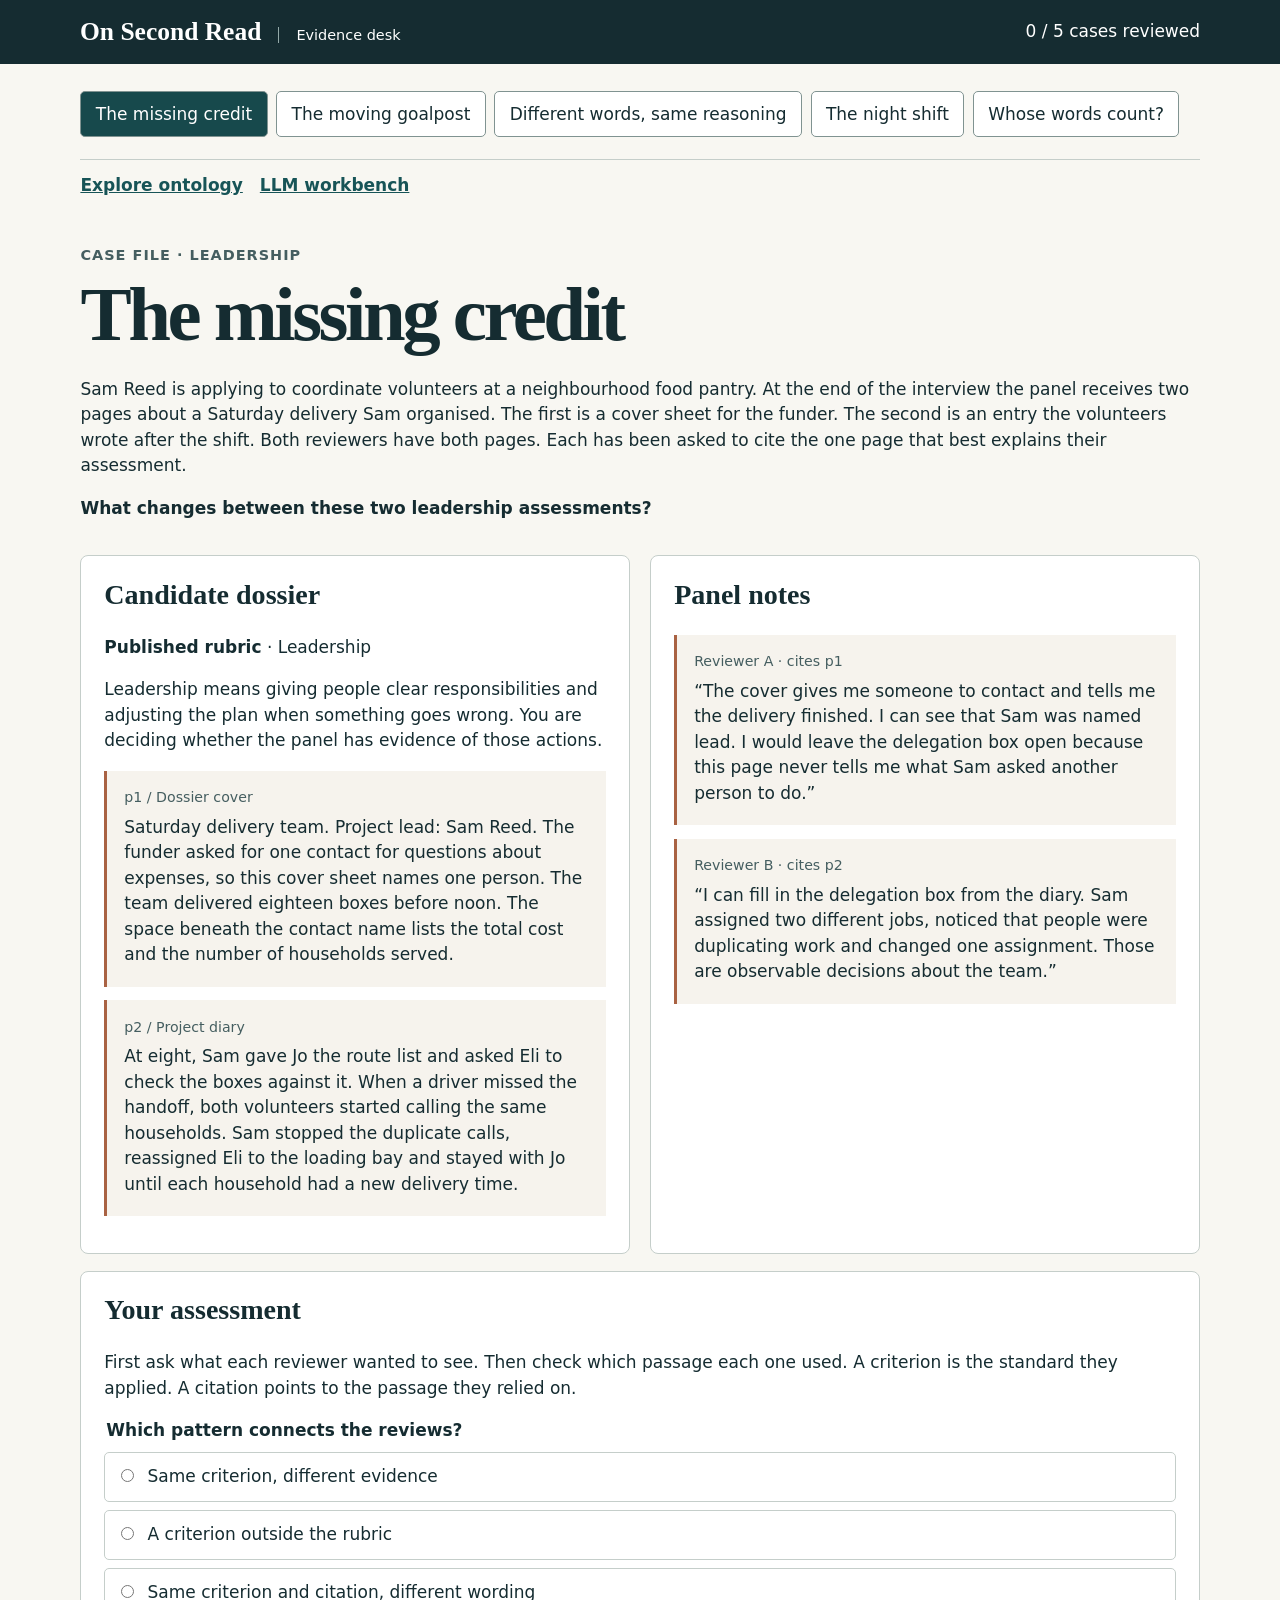
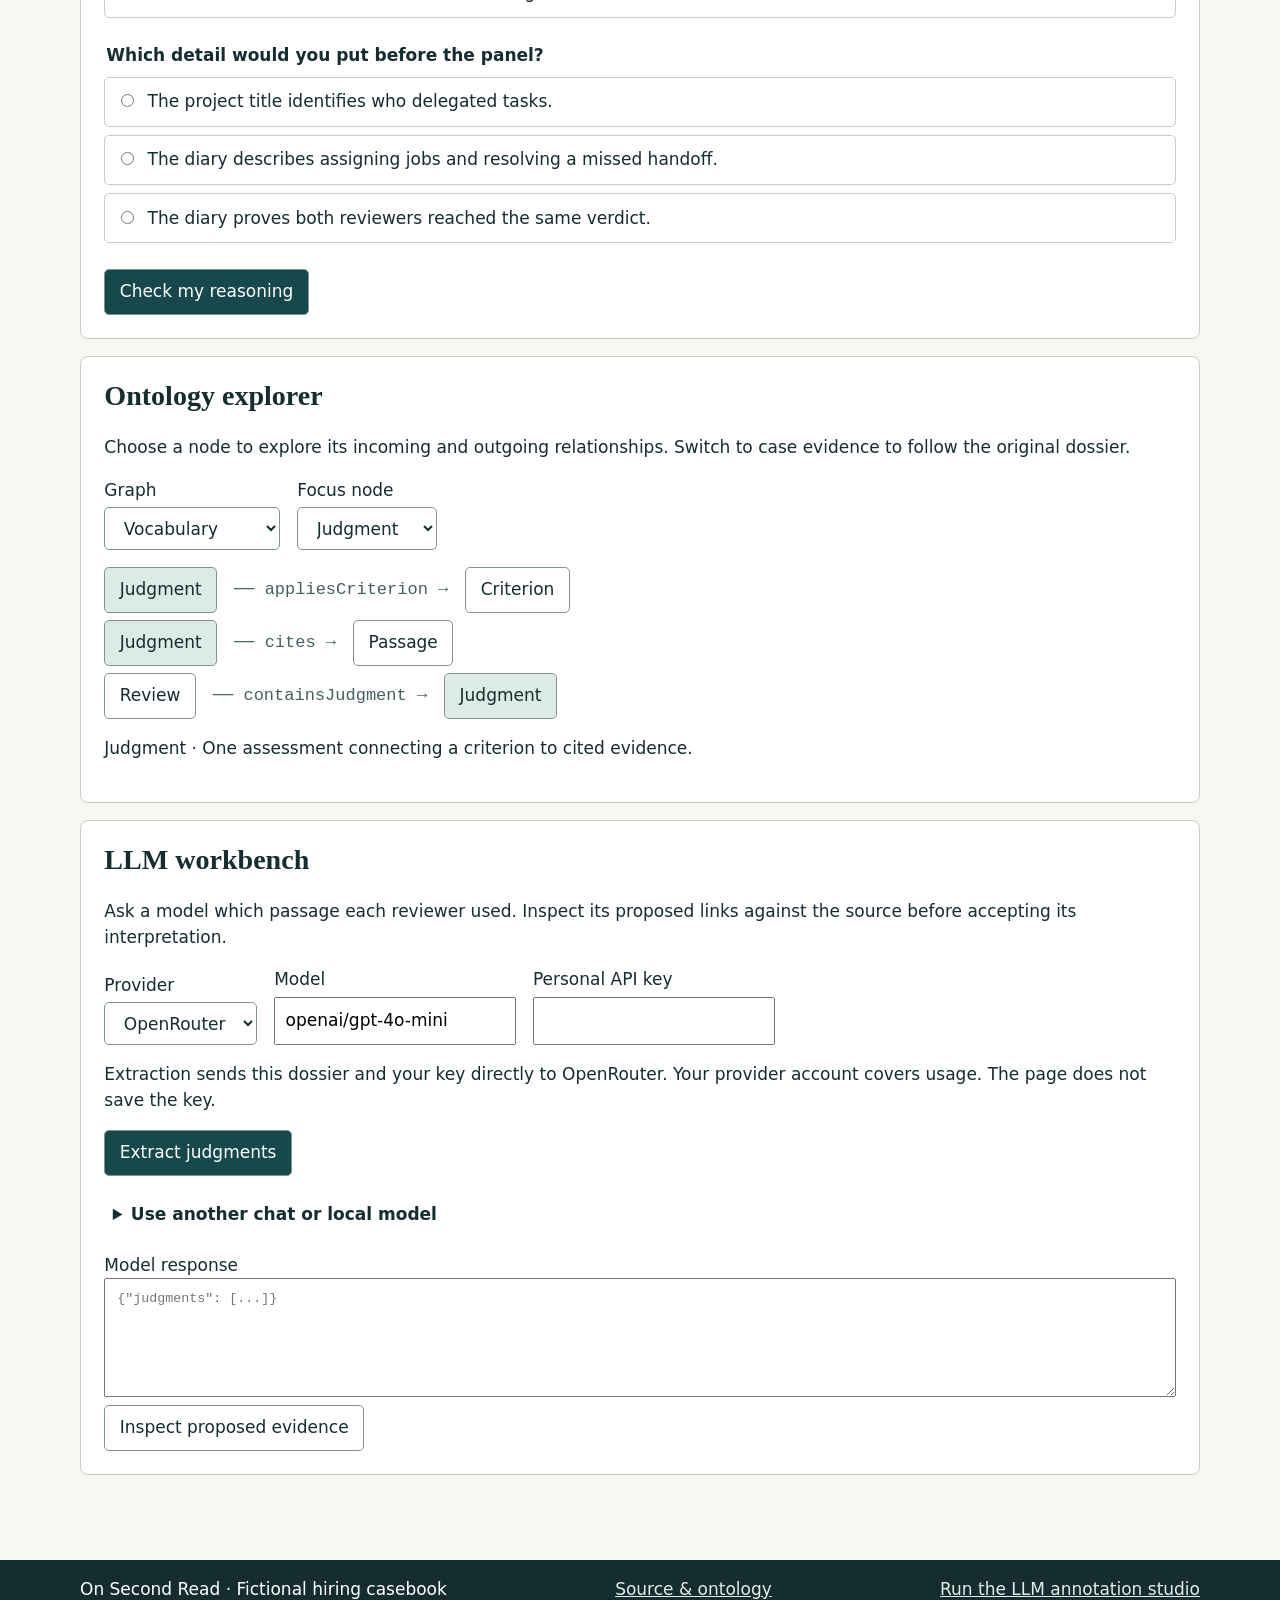
==== commit 09af91bc: "Expose a hosted LLM workbench and interactive ontology explorer" ====
--- a/docs/index.html
+++ b/docs/index.html
@@ -1,9 +1,101 @@
 <!doctype html><html lang="en"><meta charset="utf-8"><meta name="viewport" content="width=device-width,initial-scale=1"><meta name="theme-color" content="#122d31"><title>On Second Read · Evidence desk</title><style>:root{color-scheme:light;--ink:#152c31;--quiet:#455e60;--line:#c5ceca;--accent:#9b4327;background:#f8f7f2;color:var(--ink);font:17px/1.5 "Source Sans 3",system-ui,sans-serif}*{box-sizing:border-box}body{margin:0}header,footer{background:var(--ink);color:white;padding:1rem max(5vw,calc((100vw - 1120px)/2));display:flex;align-items:center;justify-content:space-between;gap:1rem}.brand{font: bold 1.5rem Georgia,serif}.brand span{font:normal .85rem system-ui;border-left:1px solid #93a9a8;margin-left:1rem;padding-left:1rem}main{max-width:1160px;margin:auto;padding:1.6rem 1.2rem 4rem}nav{display:flex;gap:.5rem;flex-wrap:wrap;border-bottom:1px solid var(--line);padding-bottom:1.3rem}button,select{font:inherit;color:inherit;border:1px solid #809391;border-radius:5px;background:white;padding:.55rem .85rem;cursor:pointer}button:hover,summary:hover{background:#e7ede7}button[aria-current=true],button.primary{color:white;background:#17494c}button:focus-visible,select:focus-visible,summary:focus-visible,a:focus-visible{outline:3px solid #c15c32;outline-offset:3px}h1,h2,h3{line-height:1.15;font-family:Georgia,serif}h1{font-size:clamp(2.4rem,6vw,4.8rem);margin:.25rem 0 .55rem;letter-spacing:-.045em}h2{font-size:1.65rem}h3{font-size:1.15rem}small,.meta{color:var(--quiet)}.meta{font-size:.85rem;font-weight:700;letter-spacing:.07em;text-transform:uppercase}.intro{padding:2rem 0 1rem}.grid{display:grid;grid-template-columns:1fr 1fr;gap:1.2rem}.panel{padding:1.35rem;background:white;border:1px solid var(--line);border-radius:8px;margin-bottom:1rem}.panel h2:first-child{margin-top:0}.note{border-left:3px solid #a96243;background:#f6f3ed;padding:.8rem 1rem;margin:.8rem 0}.note p{margin:.3rem 0}.choice{display:flex;align-items:baseline;gap:.6rem;margin:.5rem 0;border:1px solid var(--line);border-radius:5px;padding:.65rem;cursor:pointer}.choice:has(input:checked){background:#dfebe6;border-color:#38665f}fieldset{margin:0 0 1rem;border:0;padding:0}legend{font-weight:650}input{accent-color:#175457}.feedback{background:#e3ede6;padding:1rem;border-left:4px solid #38755b}.feedback strong{display:block}.controls{display:flex;flex-wrap:wrap;gap:1rem;align-items:end}.controls label{display:grid;gap:.25rem}summary{cursor:pointer;padding:.5rem;font-weight:600}pre{white-space:pre-wrap;overflow-wrap:anywhere;padding:1rem;background:#edf0ed;font-size:.85rem}ol{padding-left:1.5em}li{margin:.45rem 0}.trail{padding:.8rem;border-bottom:1px solid var(--line)}footer a{color:#e5ece6}button:disabled{opacity:.55;cursor:default}@media(max-width:720px){.grid{grid-template-columns:1fr}.brand span{display:none}.panel{padding:1rem}header,footer{padding:1rem}nav button{flex-grow:1}.controls select{max-width:100%}footer{flex-wrap:wrap}}
+.tool-links,.edge{display:flex;align-items:center;gap:1rem;flex-wrap:wrap}.tool-links{padding:.75rem 0}.tool-links a{color:#175457;font-weight:650}.diagram{display:grid;gap:.4rem;margin:1rem 0}.edge span{color:#455e60;font-family:monospace}.edge button:disabled{opacity:1;background:#dcece4}.panel textarea{width:100%;min-height:7rem;padding:.7rem;box-sizing:border-box}.panel input:not([type=radio]){padding:.55rem;font:inherit;max-width:100%}.panel .status{margin:.5rem}#model-tool details{margin:1rem 0}
 </style>
 <header><div class="brand">On Second Read<span>Evidence desk</span></div><div id="progress"></div></header>
-<main><nav aria-label="Case files" id="cases"></nav><article id="desk"></article></main>
+<main><nav aria-label="Case files" id="cases"></nav><div class="tool-links"><a href="#ontology-tool" id="graph-link">Explore ontology</a><a href="#model-tool" id="model-link">LLM workbench</a></div><article id="desk"></article><section class="panel" id="ontology-tool"></section><section class="panel" id="model-tool"></section></main>
 <footer>On Second Read · Fictional hiring casebook <a href="https://github.com/marouaneoa/On-Second-Read">Source &amp; ontology</a> <a href="https://github.com/marouaneoa/On-Second-Read#annotation-studio">Run the LLM annotation studio</a></footer>
-<script type="application/json" id="data">{"cases": [{"guide": {"context": "Sam Reed is applying to coordinate volunteers at a neighbourhood food pantry. At the end of the interview the panel receives two pages about a Saturday delivery Sam organised. The first is a cover sheet for the funder. The second is an entry the volunteers wrote after the shift. Both reviewers have both pages. Each has been asked to cite the one page that best explains their assessment.", "rule": "Leadership means giving people clear responsibilities and adjusting the plan when something goes wrong. You are deciding whether the panel has evidence of those actions.", "walk": "Start with the cover. A contact name tells Reviewer A whom to call. It leaves the division of work unanswered. Now read the diary verbs: gave, asked, reassigned. Reviewer B can point to the very actions A wanted to see. Both used the same leadership standard. A change of source explains the different strength of their judgments."}, "id": "missing-credit", "title": "The missing credit", "rubric": "Leadership", "reviews": ["The cover gives me someone to contact and tells me the delivery finished. I can see that Sam was named lead. I would leave the delegation box open because this page never tells me what Sam asked another person to do.", "I can fill in the delegation box from the diary. Sam assigned two different jobs, noticed that people were duplicating work and changed one assignment. Those are observable decisions about the team."], "passages": {"p1": {"source": "Dossier cover", "text": "Saturday delivery team. Project lead: Sam Reed. The funder asked for one contact for questions about expenses, so this cover sheet names one person. The team delivered eighteen boxes before noon. The space beneath the contact name lists the total cost and the number of households served.", "original": true}, "p2": {"source": "Project diary", "text": "At eight, Sam gave Jo the route list and asked Eli to check the boxes against it. When a driver missed the handoff, both volunteers started calling the same households. Sam stopped the duplicate calls, reassigned Eli to the loading bay and stayed with Jo until each household had a new delivery time.", "original": true}}, "criteria": {"criterion": "Leadership", "extra": "Prior management experience"}, "base": ["p2", "criterion"], "answer": 1, "variants": {"p1|criterion": [[["Reviewer A", "Leadership", "p1", "Saturday delivery team. Project lead: Sam Reed. The funder asked for one contact for questions about expenses, so this cover sheet names one person. The team delivered eighteen boxes before noon. The space beneath the contact name lists the total cost and the number of households served.", "Dossier cover"], ["Reviewer B", "Leadership", "p1", "Saturday delivery team. Project lead: Sam Reed. The funder asked for one contact for questions about expenses, so this cover sheet names one person. The team delivered eighteen boxes before noon. The space beneath the contact name lists the total cost and the number of households served.", "Dossier cover"]], [], [], [["jA", "jB"]]], "p1|extra": [[["Reviewer A", "Leadership", "p1", "Saturday delivery team. Project lead: Sam Reed. The funder asked for one contact for questions about expenses, so this cover sheet names one person. The team delivered eighteen boxes before noon. The space beneath the contact name lists the total cost and the number of households served.", "Dossier cover"], ["Reviewer B", "Prior management experience", "p1", "Saturday delivery team. Project lead: Sam Reed. The funder asked for one contact for questions about expenses, so this cover sheet names one person. The team delivered eighteen boxes before noon. The space beneath the contact name lists the total cost and the number of households served.", "Dossier cover"]], [], [["jB", "extra"]], []], "p2|criterion": [[["Reviewer A", "Leadership", "p1", "Saturday delivery team. Project lead: Sam Reed. The funder asked for one contact for questions about expenses, so this cover sheet names one person. The team delivered eighteen boxes before noon. The space beneath the contact name lists the total cost and the number of households served.", "Dossier cover"], ["Reviewer B", "Leadership", "p2", "At eight, Sam gave Jo the route list and asked Eli to check the boxes against it. When a driver missed the handoff, both volunteers started calling the same households. Sam stopped the duplicate calls, reassigned Eli to the loading bay and stayed with Jo until each household had a new delivery time.", "Project diary"]], [["jA", "jB"]], [], []], "p2|extra": [[["Reviewer A", "Leadership", "p1", "Saturday delivery team. Project lead: Sam Reed. The funder asked for one contact for questions about expenses, so this cover sheet names one person. The team delivered eighteen boxes before noon. The space beneath the contact name lists the total cost and the number of households served.", "Dossier cover"], ["Reviewer B", "Prior management experience", "p2", "At eight, Sam gave Jo the route list and asked Eli to check the boxes against it. When a driver missed the handoff, both volunteers started calling the same households. Sam stopped the duplicate calls, reassigned Eli to the loading bay and stayed with Jo until each household had a new delivery time.", "Project diary"]], [], [["jB", "extra"]], []]}, "question": "What would you show Reviewer A before the panel finalises the leadership assessment?", "turtle": "@prefix os: \u003chttps://example.org/on-second-read#> .\n@prefix owl: \u003chttp://www.w3.org/2002/07/owl#> .\n@prefix rdfs: \u003chttp://www.w3.org/2000/01/rdf-schema#> .\n@prefix : \u003chttps://example.org/on-second-read/missing-credit#> .\n\n:case a owl:NamedIndividual, os:Case ;\n    rdfs:label \"The missing credit\" ; os:listsCriterion :criterion ; os:hasReview :reviewA, :reviewB .\n\n:criterion a owl:NamedIndividual, os:Criterion ;\n    rdfs:label \"Leadership\" .\n\n:d1 a owl:NamedIndividual, os:Document ;\n    rdfs:label \"Dossier cover\" .\n\n:p1 a owl:NamedIndividual, os:Passage ;\n    rdfs:label \"Dossier cover excerpt\" ; os:partOf :d1 ; os:quote \"Saturday delivery team. Project lead: Sam Reed. The funder asked for one contact for questions about expenses, so this cover sheet names one person. The team delivered eighteen boxes before noon. The space beneath the contact name lists the total cost and the number of households served.\" .\n\n:d2 a owl:NamedIndividual, os:Document ;\n    rdfs:label \"Project diary\" .\n\n:p2 a owl:NamedIndividual, os:Passage ;\n    rdfs:label \"Project diary excerpt\" ; os:partOf :d2 ; os:quote \"At eight, Sam gave Jo the route list and asked Eli to check the boxes against it. When a driver missed the handoff, both volunteers started calling the same households. Sam stopped the duplicate calls, reassigned Eli to the loading bay and stayed with Jo until each household had a new delivery time.\" .\n\n:reviewA a owl:NamedIndividual, os:Review ;\n    rdfs:label \"Reviewer A\" ; os:containsJudgment :jA .\n\n:jA a owl:NamedIndividual, os:Judgment ;\n    rdfs:label \"Judgment A\" ; os:wording \"The cover gives me someone to contact and tells me the delivery finished. I can see that Sam was named lead. I would leave the delegation box open because this page never tells me what Sam asked another person to do.\" ; os:cites :p1 ; os:appliesCriterion :criterion .\n\n:reviewB a owl:NamedIndividual, os:Review ;\n    rdfs:label \"Reviewer B\" ; os:containsJudgment :jB .\n\n:jB a owl:NamedIndividual, os:Judgment ;\n    rdfs:label \"Judgment B\" ; os:wording \"I can fill in the delegation box from the diary. Sam assigned two different jobs, noticed that people were duplicating work and changed one assignment. Those are observable decisions about the team.\" ; os:cites :p2 ; os:appliesCriterion :criterion .\n"}, {"guide": {"context": "Alex is interviewing to run small software releases for a community clinic. Before seeing any applications, the panel wrote down what would count as success in this exercise. The chair now asks two reviewers to evaluate a booking-system launch. Alex has supplied the same signed launch report to both of them.", "rule": "Delivery means getting the agreed service into use by the promised date. For this exercise that is the complete published requirement.", "walk": "Follow both citations and you land on the same launch report. The difference appears when you ask what would satisfy each reviewer. A wants evidence of a working service by Friday and finds it. B wants a previous management position. Even a perfectly delivered release could fail that second test. The published rubric gives the panel grounds to ask B to justify introducing it."}, "id": "moving-goalpost", "title": "The moving goalpost", "rubric": "Delivery", "reviews": ["I checked the promise at the top of the report against the sign-off at the bottom. Staff could perform both tasks on Friday. That gives me a concrete reason to credit Alex for delivery.", "The report shows three contributors but never says anyone reported to Alex. Before I award a positive assessment, I want evidence that Alex previously held a management position with direct reports."], "passages": {"p1": {"source": "Launch report", "text": "The clinic and Alex agreed that reception staff would be able to book and cancel visits by Friday afternoon. Alex split the work with two colleagues. On Thursday reception tried both tasks with sample appointments. On Friday at noon the clinic manager signed off and staff began using the service. The report lists everyone as a project contributor.", "original": true}, "practicePassage": {"source": "Hypothetical submission receipt", "text": "The candidate submitted the work on schedule.", "original": false}}, "criteria": {"criterion": "Delivery", "extra": "Prior management experience"}, "base": ["p1", "extra"], "answer": 2, "variants": {"p1|criterion": [[["Reviewer A", "Delivery", "p1", "The clinic and Alex agreed that reception staff would be able to book and cancel visits by Friday afternoon. Alex split the work with two colleagues. On Thursday reception tried both tasks with sample appointments. On Friday at noon the clinic manager signed off and staff began using the service. The report lists everyone as a project contributor.", "Launch report"], ["Reviewer B", "Delivery", "p1", "The clinic and Alex agreed that reception staff would be able to book and cancel visits by Friday afternoon. Alex split the work with two colleagues. On Thursday reception tried both tasks with sample appointments. On Friday at noon the clinic manager signed off and staff began using the service. The report lists everyone as a project contributor.", "Launch report"]], [], [], [["jA", "jB"]]], "p1|extra": [[["Reviewer A", "Delivery", "p1", "The clinic and Alex agreed that reception staff would be able to book and cancel visits by Friday afternoon. Alex split the work with two colleagues. On Thursday reception tried both tasks with sample appointments. On Friday at noon the clinic manager signed off and staff began using the service. The report lists everyone as a project contributor.", "Launch report"], ["Reviewer B", "Prior management experience", "p1", "The clinic and Alex agreed that reception staff would be able to book and cancel visits by Friday afternoon. Alex split the work with two colleagues. On Thursday reception tried both tasks with sample appointments. On Friday at noon the clinic manager signed off and staff began using the service. The report lists everyone as a project contributor.", "Launch report"]], [], [["jB", "extra"]], []], "practicePassage|criterion": [[["Reviewer A", "Delivery", "p1", "The clinic and Alex agreed that reception staff would be able to book and cancel visits by Friday afternoon. Alex split the work with two colleagues. On Thursday reception tried both tasks with sample appointments. On Friday at noon the clinic manager signed off and staff began using the service. The report lists everyone as a project contributor.", "Launch report"], ["Reviewer B", "Delivery", "practicePassage", "The candidate submitted the work on schedule.", "Hypothetical submission receipt"]], [["jA", "jB"]], [], []], "practicePassage|extra": [[["Reviewer A", "Delivery", "p1", "The clinic and Alex agreed that reception staff would be able to book and cancel visits by Friday afternoon. Alex split the work with two colleagues. On Thursday reception tried both tasks with sample appointments. On Friday at noon the clinic manager signed off and staff began using the service. The report lists everyone as a project contributor.", "Launch report"], ["Reviewer B", "Prior management experience", "practicePassage", "The candidate submitted the work on schedule.", "Hypothetical submission receipt"]], [], [["jB", "extra"]], []]}, "question": "What should the chair ask before using Reviewer B\u2019s requirement to compare applicants?", "turtle": "@prefix os: \u003chttps://example.org/on-second-read#> .\n@prefix owl: \u003chttp://www.w3.org/2002/07/owl#> .\n@prefix rdfs: \u003chttp://www.w3.org/2000/01/rdf-schema#> .\n@prefix : \u003chttps://example.org/on-second-read/moving-goalpost#> .\n\n:case a owl:NamedIndividual, os:Case ;\n    rdfs:label \"The moving goalpost\" ; os:listsCriterion :criterion ; os:hasReview :reviewA, :reviewB .\n\n:criterion a owl:NamedIndividual, os:Criterion ;\n    rdfs:label \"Delivery\" .\n\n:extra a owl:NamedIndividual, os:Criterion ;\n    rdfs:label \"Prior management experience\" .\n\n:d1 a owl:NamedIndividual, os:Document ;\n    rdfs:label \"Launch report\" .\n\n:p1 a owl:NamedIndividual, os:Passage ;\n    rdfs:label \"Launch report excerpt\" ; os:partOf :d1 ; os:quote \"The clinic and Alex agreed that reception staff would be able to book and cancel visits by Friday afternoon. Alex split the work with two colleagues. On Thursday reception tried both tasks with sample appointments. On Friday at noon the clinic manager signed off and staff began using the service. The report lists everyone as a project contributor.\" .\n\n:reviewA a owl:NamedIndividual, os:Review ;\n    rdfs:label \"Reviewer A\" ; os:containsJudgment :jA .\n\n:jA a owl:NamedIndividual, os:Judgment ;\n    rdfs:label \"Judgment A\" ; os:wording \"I checked the promise at the top of the report against the sign-off at the bottom. Staff could perform both tasks on Friday. That gives me a concrete reason to credit Alex for delivery.\" ; os:cites :p1 ; os:appliesCriterion :criterion .\n\n:reviewB a owl:NamedIndividual, os:Review ;\n    rdfs:label \"Reviewer B\" ; os:containsJudgment :jB .\n\n:jB a owl:NamedIndividual, os:Judgment ;\n    rdfs:label \"Judgment B\" ; os:wording \"The report shows three contributors but never says anyone reported to Alex. Before I award a positive assessment, I want evidence that Alex previously held a management position with direct reports.\" ; os:cites :p1 ; os:appliesCriterion :extra .\n"}, {"guide": {"context": "Noor maintains software for a library. Returning the same book twice used to remove a second, unrelated loan from the reader\u2019s account. Noor submitted a fix. Two reviewers on a hiring panel read the release notebook to decide whether Noor checked the change carefully enough. One reviewer writes like a developer and the other writes for library staff.", "rule": "Verification means recreating the original failure and recording what happens after the repair. In this case a replay means repeating the same sequence of actions with a test account.", "walk": "Translate \u201cregression test\u201d into the library scene: try the mistaken return again and check the other book. That is exactly the check the second reviewer describes. Both judgments point to the same notebook entry and the same verification requirement. You can establish that overlap even though the reviewers use different words. Their overall hiring recommendations remain unknown."}, "id": "same-reasoning", "title": "Different words, same reasoning", "rubric": "Verification", "reviews": ["The recorded replay verifies the fix. Noor first reproduced the loss of the second loan and then showed that the regression test passed on the repaired version. I can follow the sequence in the notebook.", "I wanted to know whether the other book would still be there after a mistaken second return. Noor tried that very mistake before and after the repair and wrote down both results. That answers my verification question."], "passages": {"p1": {"source": "Release notebook", "text": "I made a test account with two books on loan. On the old version I returned the first book twice. Both loans disappeared. I repeated those exact steps with the fix installed. The second book stayed on the account. I saved the steps as a regression test, a check we can run again after future changes.", "original": true}, "practicePassage": {"source": "Hypothetical submission receipt", "text": "The candidate submitted the work on schedule.", "original": false}}, "criteria": {"criterion": "Verification", "extra": "Prior management experience"}, "base": ["p1", "criterion"], "answer": 3, "variants": {"p1|criterion": [[["Reviewer A", "Verification", "p1", "I made a test account with two books on loan. On the old version I returned the first book twice. Both loans disappeared. I repeated those exact steps with the fix installed. The second book stayed on the account. I saved the steps as a regression test, a check we can run again after future changes.", "Release notebook"], ["Reviewer B", "Verification", "p1", "I made a test account with two books on loan. On the old version I returned the first book twice. Both loans disappeared. I repeated those exact steps with the fix installed. The second book stayed on the account. I saved the steps as a regression test, a check we can run again after future changes.", "Release notebook"]], [], [], [["jA", "jB"]]], "p1|extra": [[["Reviewer A", "Verification", "p1", "I made a test account with two books on loan. On the old version I returned the first book twice. Both loans disappeared. I repeated those exact steps with the fix installed. The second book stayed on the account. I saved the steps as a regression test, a check we can run again after future changes.", "Release notebook"], ["Reviewer B", "Prior management experience", "p1", "I made a test account with two books on loan. On the old version I returned the first book twice. Both loans disappeared. I repeated those exact steps with the fix installed. The second book stayed on the account. I saved the steps as a regression test, a check we can run again after future changes.", "Release notebook"]], [], [["jB", "extra"]], []], "practicePassage|criterion": [[["Reviewer A", "Verification", "p1", "I made a test account with two books on loan. On the old version I returned the first book twice. Both loans disappeared. I repeated those exact steps with the fix installed. The second book stayed on the account. I saved the steps as a regression test, a check we can run again after future changes.", "Release notebook"], ["Reviewer B", "Verification", "practicePassage", "The candidate submitted the work on schedule.", "Hypothetical submission receipt"]], [["jA", "jB"]], [], []], "practicePassage|extra": [[["Reviewer A", "Verification", "p1", "I made a test account with two books on loan. On the old version I returned the first book twice. Both loans disappeared. I repeated those exact steps with the fix installed. The second book stayed on the account. I saved the steps as a regression test, a check we can run again after future changes.", "Release notebook"], ["Reviewer B", "Prior management experience", "practicePassage", "The candidate submitted the work on schedule.", "Hypothetical submission receipt"]], [], [["jB", "extra"]], []]}, "question": "Which words would you highlight to show a librarian what the developer means by a replay?", "turtle": "@prefix os: \u003chttps://example.org/on-second-read#> .\n@prefix owl: \u003chttp://www.w3.org/2002/07/owl#> .\n@prefix rdfs: \u003chttp://www.w3.org/2000/01/rdf-schema#> .\n@prefix : \u003chttps://example.org/on-second-read/same-reasoning#> .\n\n:case a owl:NamedIndividual, os:Case ;\n    rdfs:label \"Different words, same reasoning\" ; os:listsCriterion :criterion ; os:hasReview :reviewA, :reviewB .\n\n:criterion a owl:NamedIndividual, os:Criterion ;\n    rdfs:label \"Verification\" .\n\n:d1 a owl:NamedIndividual, os:Document ;\n    rdfs:label \"Release notebook\" .\n\n:p1 a owl:NamedIndividual, os:Passage ;\n    rdfs:label \"Release notebook excerpt\" ; os:partOf :d1 ; os:quote \"I made a test account with two books on loan. On the old version I returned the first book twice. Both loans disappeared. I repeated those exact steps with the fix installed. The second book stayed on the account. I saved the steps as a regression test, a check we can run again after future changes.\" .\n\n:reviewA a owl:NamedIndividual, os:Review ;\n    rdfs:label \"Reviewer A\" ; os:containsJudgment :jA .\n\n:jA a owl:NamedIndividual, os:Judgment ;\n    rdfs:label \"Judgment A\" ; os:wording \"The recorded replay verifies the fix. Noor first reproduced the loss of the second loan and then showed that the regression test passed on the repaired version. I can follow the sequence in the notebook.\" ; os:cites :p1 ; os:appliesCriterion :criterion .\n\n:reviewB a owl:NamedIndividual, os:Review ;\n    rdfs:label \"Reviewer B\" ; os:containsJudgment :jB .\n\n:jB a owl:NamedIndividual, os:Judgment ;\n    rdfs:label \"Judgment B\" ; os:wording \"I wanted to know whether the other book would still be there after a mistaken second return. Noor tried that very mistake before and after the repair and wrote down both results. That answers my verification question.\" ; os:cites :p1 ; os:appliesCriterion :criterion .\n"}, {"guide": {"context": "Leila is applying to supervise evening maintenance at a theatre. An evening supervisor sometimes leaves before the morning crew arrives, so a repair may cross two shifts. The panel asks how Leila handled a faulty light above the stage. The file includes a message written at midnight and a record completed by the incoming technician.", "rule": "A safe handover requires the next worker to know which equipment is unsafe and who will take responsibility. Look for what the outgoing worker communicated and what the incoming worker understood.", "walk": "Put the two records in time order. At midnight the blank line genuinely leaves a question. At six the named technician answers it. The reviewers are using the same safety requirement at different points along the paper trail. An unanswered question in the earlier record is compatible with a completed handover in the later one.", "brief": ["Did someone actually accept the handover?", "Which detail resolves the first reviewer\u2019s question?", ["The red tag had a colour.", "The next technician repeated the instruction and signed for the test.", "The theatre had a spare lamp."], 1, "The receipt records acceptance."]}, "id": "the-night-shift", "title": "The night shift", "rubric": "Safe handover", "reviews": ["From the outgoing message I know Leila identified the hazard. The empty name line leaves me wondering whether anybody actually took over. I would ask for a receipt before giving full credit for the handover.", "The morning receipt closes that gap for me. The technician repeated the instruction to Leila and signed for the cable test. I can identify the person who accepted responsibility and the equipment they discussed."], "passages": {"p1": {"source": "Outgoing shift message", "text": "I placed a red tag on lamp four and switched its circuit off. My message to the morning crew said to leave that lamp isolated until someone tested the cable. I sent the message to the shared shift phone at midnight. I left the line for the receiving technician\u2019s name blank because nobody had arrived.", "original": true}, "p2": {"source": "Morning receipt", "text": "At six I read Leila\u2019s message on the shift phone. I called her and repeated the lamp number and the instruction to leave its power off. She confirmed both details. I entered my name as the person responsible for testing the cable and told the stage manager to use lamp five instead.", "original": true}}, "criteria": {"criterion": "Safe handover", "extra": "Prior management experience"}, "base": ["p2", "criterion"], "answer": 1, "variants": {"p1|criterion": [[["Reviewer A", "Safe handover", "p1", "I placed a red tag on lamp four and switched its circuit off. My message to the morning crew said to leave that lamp isolated until someone tested the cable. I sent the message to the shared shift phone at midnight. I left the line for the receiving technician\u2019s name blank because nobody had arrived.", "Outgoing shift message"], ["Reviewer B", "Safe handover", "p1", "I placed a red tag on lamp four and switched its circuit off. My message to the morning crew said to leave that lamp isolated until someone tested the cable. I sent the message to the shared shift phone at midnight. I left the line for the receiving technician\u2019s name blank because nobody had arrived.", "Outgoing shift message"]], [], [], [["jA", "jB"]]], "p1|extra": [[["Reviewer A", "Safe handover", "p1", "I placed a red tag on lamp four and switched its circuit off. My message to the morning crew said to leave that lamp isolated until someone tested the cable. I sent the message to the shared shift phone at midnight. I left the line for the receiving technician\u2019s name blank because nobody had arrived.", "Outgoing shift message"], ["Reviewer B", "Prior management experience", "p1", "I placed a red tag on lamp four and switched its circuit off. My message to the morning crew said to leave that lamp isolated until someone tested the cable. I sent the message to the shared shift phone at midnight. I left the line for the receiving technician\u2019s name blank because nobody had arrived.", "Outgoing shift message"]], [], [["jB", "extra"]], []], "p2|criterion": [[["Reviewer A", "Safe handover", "p1", "I placed a red tag on lamp four and switched its circuit off. My message to the morning crew said to leave that lamp isolated until someone tested the cable. I sent the message to the shared shift phone at midnight. I left the line for the receiving technician\u2019s name blank because nobody had arrived.", "Outgoing shift message"], ["Reviewer B", "Safe handover", "p2", "At six I read Leila\u2019s message on the shift phone. I called her and repeated the lamp number and the instruction to leave its power off. She confirmed both details. I entered my name as the person responsible for testing the cable and told the stage manager to use lamp five instead.", "Morning receipt"]], [["jA", "jB"]], [], []], "p2|extra": [[["Reviewer A", "Safe handover", "p1", "I placed a red tag on lamp four and switched its circuit off. My message to the morning crew said to leave that lamp isolated until someone tested the cable. I sent the message to the shared shift phone at midnight. I left the line for the receiving technician\u2019s name blank because nobody had arrived.", "Outgoing shift message"], ["Reviewer B", "Prior management experience", "p2", "At six I read Leila\u2019s message on the shift phone. I called her and repeated the lamp number and the instruction to leave its power off. She confirmed both details. I entered my name as the person responsible for testing the cable and told the stage manager to use lamp five instead.", "Morning receipt"]], [], [["jB", "extra"]], []]}, "question": "Would the morning receipt alone tell you exactly when the lamp was isolated?", "turtle": "@prefix os: \u003chttps://example.org/on-second-read#> .\n@prefix owl: \u003chttp://www.w3.org/2002/07/owl#> .\n@prefix rdfs: \u003chttp://www.w3.org/2000/01/rdf-schema#> .\n@prefix : \u003chttps://example.org/on-second-read/the-night-shift#> .\n\n:case a owl:NamedIndividual, os:Case ;\n    rdfs:label \"The night shift\" ; os:listsCriterion :criterion ; os:hasReview :reviewA, :reviewB .\n\n:criterion a owl:NamedIndividual, os:Criterion ;\n    rdfs:label \"Safe handover\" .\n\n:d1 a owl:NamedIndividual, os:Document ;\n    rdfs:label \"Outgoing shift message\" .\n\n:p1 a owl:NamedIndividual, os:Passage ;\n    rdfs:label \"Outgoing shift message excerpt\" ; os:partOf :d1 ; os:quote \"I placed a red tag on lamp four and switched its circuit off. My message to the morning crew said to leave that lamp isolated until someone tested the cable. I sent the message to the shared shift phone at midnight. I left the line for the receiving technician\u2019s name blank because nobody had arrived.\" .\n\n:d2 a owl:NamedIndividual, os:Document ;\n    rdfs:label \"Morning receipt\" .\n\n:p2 a owl:NamedIndividual, os:Passage ;\n    rdfs:label \"Morning receipt excerpt\" ; os:partOf :d2 ; os:quote \"At six I read Leila\u2019s message on the shift phone. I called her and repeated the lamp number and the instruction to leave its power off. She confirmed both details. I entered my name as the person responsible for testing the cable and told the stage manager to use lamp five instead.\" .\n\n:reviewA a owl:NamedIndividual, os:Review ;\n    rdfs:label \"Reviewer A\" ; os:containsJudgment :jA .\n\n:jA a owl:NamedIndividual, os:Judgment ;\n    rdfs:label \"Judgment A\" ; os:wording \"From the outgoing message I know Leila identified the hazard. The empty name line leaves me wondering whether anybody actually took over. I would ask for a receipt before giving full credit for the handover.\" ; os:cites :p1 ; os:appliesCriterion :criterion .\n\n:reviewB a owl:NamedIndividual, os:Review ;\n    rdfs:label \"Reviewer B\" ; os:containsJudgment :jB .\n\n:jB a owl:NamedIndividual, os:Judgment ;\n    rdfs:label \"Judgment B\" ; os:wording \"The morning receipt closes that gap for me. The technician repeated the instruction to Leila and signed for the cable test. I can identify the person who accepted responsibility and the equipment they discussed.\" ; os:cites :p2 ; os:appliesCriterion :criterion .\n"}, {"guide": {"context": "Ravi applies for a museum visitor-services job. The practical exercise asks candidates to write directions for a visitor who has never used the ticket machine. The panel receives a short observation from the trial. One reviewer asks whether a visitor could complete the task. The other is interested in how Ravi learned to write.", "rule": "Clear instructions means a first-time visitor can collect a ticket without help. The exercise has one published criterion. The application materials do not request a particular degree.", "walk": "Both reviewers read the same trial. A asks whether the visitor succeeded unaided, exactly the test the panel published. B moves from the visitor\u2019s performance to Ravi\u2019s formal qualification. Publishing a degree requirement would change the exercise. The file gives no basis for assuming that Ravi has, or lacks, that degree.", "brief": ["What is the visitor trial meant to establish?", "Which question introduces a new standard?", ["Could the visitor collect the ticket?", "Did the observer supply a hint?", "Does Ravi hold a technical-writing degree?"], 2, "A degree is an additional requirement."]}, "id": "whose-words", "title": "Whose words count?", "rubric": "Clear instructions", "reviews": ["I watched for the moment the visitor might need a hint. The observer records that there were no prompts. The visitor got the ticket, so I have direct evidence that these instructions were clear enough for this task.", "The trial tells me that this visitor succeeded. Before I give credit, I would also want a degree in technical writing. A single successful visit cannot tell me where Ravi learned to produce instructions."], "passages": {"p1": {"source": "Visitor trial", "text": "A visitor who had never used this machine read Ravi\u2019s card. It said to select a language, tap Collect booking and enter the six digits on the confirmation slip. The visitor followed the three steps, collected the ticket and joined the entrance queue. The observer stayed behind the marked line and gave no prompts.", "original": true}, "practicePassage": {"source": "Hypothetical submission receipt", "text": "The candidate submitted the work on schedule.", "original": false}}, "criteria": {"criterion": "Clear instructions", "extra": "Technical-writing degree"}, "base": ["p1", "extra"], "answer": 2, "variants": {"p1|criterion": [[["Reviewer A", "Clear instructions", "p1", "A visitor who had never used this machine read Ravi\u2019s card. It said to select a language, tap Collect booking and enter the six digits on the confirmation slip. The visitor followed the three steps, collected the ticket and joined the entrance queue. The observer stayed behind the marked line and gave no prompts.", "Visitor trial"], ["Reviewer B", "Clear instructions", "p1", "A visitor who had never used this machine read Ravi\u2019s card. It said to select a language, tap Collect booking and enter the six digits on the confirmation slip. The visitor followed the three steps, collected the ticket and joined the entrance queue. The observer stayed behind the marked line and gave no prompts.", "Visitor trial"]], [], [], [["jA", "jB"]]], "p1|extra": [[["Reviewer A", "Clear instructions", "p1", "A visitor who had never used this machine read Ravi\u2019s card. It said to select a language, tap Collect booking and enter the six digits on the confirmation slip. The visitor followed the three steps, collected the ticket and joined the entrance queue. The observer stayed behind the marked line and gave no prompts.", "Visitor trial"], ["Reviewer B", "Technical-writing degree", "p1", "A visitor who had never used this machine read Ravi\u2019s card. It said to select a language, tap Collect booking and enter the six digits on the confirmation slip. The visitor followed the three steps, collected the ticket and joined the entrance queue. The observer stayed behind the marked line and gave no prompts.", "Visitor trial"]], [], [["jB", "extra"]], []], "practicePassage|criterion": [[["Reviewer A", "Clear instructions", "p1", "A visitor who had never used this machine read Ravi\u2019s card. It said to select a language, tap Collect booking and enter the six digits on the confirmation slip. The visitor followed the three steps, collected the ticket and joined the entrance queue. The observer stayed behind the marked line and gave no prompts.", "Visitor trial"], ["Reviewer B", "Clear instructions", "practicePassage", "The candidate submitted the work on schedule.", "Hypothetical submission receipt"]], [["jA", "jB"]], [], []], "practicePassage|extra": [[["Reviewer A", "Clear instructions", "p1", "A visitor who had never used this machine read Ravi\u2019s card. It said to select a language, tap Collect booking and enter the six digits on the confirmation slip. The visitor followed the three steps, collected the ticket and joined the entrance queue. The observer stayed behind the marked line and gave no prompts.", "Visitor trial"], ["Reviewer B", "Technical-writing degree", "practicePassage", "The candidate submitted the work on schedule.", "Hypothetical submission receipt"]], [], [["jB", "extra"]], []]}, "question": "How could the panel test clarity with more visitors while still using the published criterion?", "turtle": "@prefix os: \u003chttps://example.org/on-second-read#> .\n@prefix owl: \u003chttp://www.w3.org/2002/07/owl#> .\n@prefix rdfs: \u003chttp://www.w3.org/2000/01/rdf-schema#> .\n@prefix : \u003chttps://example.org/on-second-read/whose-words#> .\n\n:case a owl:NamedIndividual, os:Case ;\n    rdfs:label \"Whose words count?\" ; os:listsCriterion :criterion ; os:hasReview :reviewA, :reviewB .\n\n:criterion a owl:NamedIndividual, os:Criterion ;\n    rdfs:label \"Clear instructions\" .\n\n:extra a owl:NamedIndividual, os:Criterion ;\n    rdfs:label \"Technical-writing degree\" .\n\n:d1 a owl:NamedIndividual, os:Document ;\n    rdfs:label \"Visitor trial\" .\n\n:p1 a owl:NamedIndividual, os:Passage ;\n    rdfs:label \"Visitor trial excerpt\" ; os:partOf :d1 ; os:quote \"A visitor who had never used this machine read Ravi\u2019s card. It said to select a language, tap Collect booking and enter the six digits on the confirmation slip. The visitor followed the three steps, collected the ticket and joined the entrance queue. The observer stayed behind the marked line and gave no prompts.\" .\n\n:reviewA a owl:NamedIndividual, os:Review ;\n    rdfs:label \"Reviewer A\" ; os:containsJudgment :jA .\n\n:jA a owl:NamedIndividual, os:Judgment ;\n    rdfs:label \"Judgment A\" ; os:wording \"I watched for the moment the visitor might need a hint. The observer records that there were no prompts. The visitor got the ticket, so I have direct evidence that these instructions were clear enough for this task.\" ; os:cites :p1 ; os:appliesCriterion :criterion .\n\n:reviewB a owl:NamedIndividual, os:Review ;\n    rdfs:label \"Reviewer B\" ; os:containsJudgment :jB .\n\n:jB a owl:NamedIndividual, os:Judgment ;\n    rdfs:label \"Judgment B\" ; os:wording \"The trial tells me that this visitor succeeded. Before I give credit, I would also want a degree in technical writing. A single successful visit cannot tell me where Ravi learned to produce instructions.\" ; os:cites :p1 ; os:appliesCriterion :extra .\n"}], "queries": ["PREFIX os: \u003chttps://example.org/on-second-read#>\nPREFIX rdfs: \u003chttp://www.w3.org/2000/01/rdf-schema#>\nSELECT ?reviewer ?criterion ?passage ?quote ?source WHERE {\n  ?case os:hasReview ?review .\n  ?review rdfs:label ?reviewer ; os:containsJudgment ?j .\n  ?j os:appliesCriterion/rdfs:label ?criterion ; os:cites ?passage .\n  ?passage os:quote ?quote ; os:partOf/rdfs:label ?source .\n} ORDER BY ?reviewer ?passage\n", "PREFIX os: \u003chttps://example.org/on-second-read#>\nPREFIX rdfs: \u003chttp://www.w3.org/2000/01/rdf-schema#>\nSELECT DISTINCT ?a ?b WHERE {\n  ?case os:hasReview ?ra, ?rb .\n  ?ra os:containsJudgment ?a .\n  ?rb os:containsJudgment ?b .\n  ?a os:appliesCriterion ?criterion ; os:cites ?pa ; os:wording ?wa .\n  ?b os:appliesCriterion ?criterion ; os:cites ?pb ; os:wording ?wb .\n  FILTER (STR(?ra) \u003c STR(?rb) && ?pa != ?pb)\n} ORDER BY ?a ?b\n", "PREFIX os: \u003chttps://example.org/on-second-read#>\nPREFIX rdfs: \u003chttp://www.w3.org/2000/01/rdf-schema#>\nSELECT ?judgment ?criterion WHERE {\n  ?case os:hasReview/os:containsJudgment ?judgment .\n  ?judgment os:appliesCriterion ?criterion .\n  FILTER NOT EXISTS { ?case os:listsCriterion ?criterion }\n} ORDER BY ?judgment\n", "PREFIX os: \u003chttps://example.org/on-second-read#>\nPREFIX rdfs: \u003chttp://www.w3.org/2000/01/rdf-schema#>\nSELECT DISTINCT ?a ?b WHERE {\n  ?case os:hasReview ?ra, ?rb .\n  ?ra os:containsJudgment ?a .\n  ?rb os:containsJudgment ?b .\n  ?a os:appliesCriterion ?criterion ; os:cites ?pa ; os:wording ?wa .\n  ?b os:appliesCriterion ?criterion ; os:cites ?pb ; os:wording ?wb .\n  FILTER (STR(?ra) \u003c STR(?rb) && ?pa = ?pb && ?wa != ?wb)\n} ORDER BY ?a ?b\n"]}</script><script>const {cases, queries} = JSON.parse(document.querySelector('#data').textContent);
+<script type="application/json" id="data">{"schema": {"type": "object", "properties": {"judgments": {"type": "array", "items": {"type": "object", "properties": {"reviewer": {"type": "string"}, "wording": {"type": "string"}, "criterion": {"type": "string"}, "passage": {"type": "string"}}, "required": ["reviewer", "wording", "criterion", "passage"], "additionalProperties": false}}}, "required": ["judgments"], "additionalProperties": false}, "ontology": "@prefix os: \u003chttps://example.org/on-second-read#> .\n@prefix owl: \u003chttp://www.w3.org/2002/07/owl#> .\n@prefix rdfs: \u003chttp://www.w3.org/2000/01/rdf-schema#> .\n\n\n\u003chttps://example.org/on-second-read> a owl:Ontology ; rdfs:label \"On Second Read\" .\n\nos:Case a owl:Class ; rdfs:comment \"One authored hiring scenario with a complete rubric.\" .\n\nos:Review a owl:Class ; rdfs:comment \"One reviewer\u2019s evaluation within a case.\" .\n\nos:Judgment a owl:Class ; rdfs:comment \"One assessment connecting a criterion to cited evidence.\" .\n\nos:Criterion a owl:Class ; rdfs:comment \"A dimension on which work is evaluated.\" .\n\nos:Passage a owl:Class ; rdfs:comment \"An identifiable excerpt of a document.\" .\n\nos:Document a owl:Class ; rdfs:comment \"A source containing passages.\" .\n\nos:hasReview a owl:ObjectProperty ; rdfs:domain os:Case ; rdfs:range os:Review .\n\nos:listsCriterion a owl:ObjectProperty ; rdfs:domain os:Case ; rdfs:range os:Criterion .\n\nos:containsJudgment a owl:ObjectProperty ; rdfs:domain os:Review ; rdfs:range os:Judgment .\n\nos:appliesCriterion a owl:ObjectProperty ; rdfs:domain os:Judgment ; rdfs:range os:Criterion .\n\nos:cites a owl:ObjectProperty ; rdfs:domain os:Judgment ; rdfs:range os:Passage .\n\nos:partOf a owl:ObjectProperty ; rdfs:domain os:Passage ; rdfs:range os:Document .\n\nos:wording a owl:DatatypeProperty ; rdfs:domain os:Judgment ; rdfs:range \u003chttp://www.w3.org/2001/XMLSchema#string> .\n\nos:quote a owl:DatatypeProperty ; rdfs:domain os:Passage ; rdfs:range \u003chttp://www.w3.org/2001/XMLSchema#string> .\n", "cases": [{"views": {"Vocabulary": {"nodes": {"Case": ["Case", "One authored hiring scenario with a complete rubric."], "Criterion": ["Criterion", "A dimension on which work is evaluated."], "Document": ["Document", "A source containing passages."], "Judgment": ["Judgment", "One assessment connecting a criterion to cited evidence."], "Passage": ["Passage", "An identifiable excerpt of a document."], "Review": ["Review", "One reviewer\u2019s evaluation within a case."]}, "edges": [["Case", "hasReview", "Review"], ["Case", "listsCriterion", "Criterion"], ["Judgment", "appliesCriterion", "Criterion"], ["Judgment", "cites", "Passage"], ["Passage", "partOf", "Document"], ["Review", "containsJudgment", "Judgment"]]}, "Case evidence": {"nodes": {"case": ["The missing credit", "Case"], "criterion": ["Leadership", "Criterion"], "d1": ["Dossier cover", "Document"], "d2": ["Project diary", "Document"], "jA": ["Judgment A", "The cover gives me someone to contact and tells me the delivery finished. I can see that Sam was named lead. I would leave the delegation box open because this page never tells me what Sam asked another person to do."], "jB": ["Judgment B", "I can fill in the delegation box from the diary. Sam assigned two different jobs, noticed that people were duplicating work and changed one assignment. Those are observable decisions about the team."], "p1": ["Dossier cover excerpt", "Saturday delivery team. Project lead: Sam Reed. The funder asked for one contact for questions about expenses, so this cover sheet names one person. The team delivered eighteen boxes before noon. The space beneath the contact name lists the total cost and the number of households served."], "p2": ["Project diary excerpt", "At eight, Sam gave Jo the route list and asked Eli to check the boxes against it. When a driver missed the handoff, both volunteers started calling the same households. Sam stopped the duplicate calls, reassigned Eli to the loading bay and stayed with Jo until each household had a new delivery time."], "reviewA": ["Reviewer A", "Review"], "reviewB": ["Reviewer B", "Review"]}, "edges": [["case", "hasReview", "reviewA"], ["case", "hasReview", "reviewB"], ["case", "listsCriterion", "criterion"], ["jA", "appliesCriterion", "criterion"], ["jA", "cites", "p1"], ["jB", "appliesCriterion", "criterion"], ["jB", "cites", "p2"], ["p1", "partOf", "d1"], ["p2", "partOf", "d2"], ["reviewA", "containsJudgment", "jA"], ["reviewB", "containsJudgment", "jB"]]}}, "guide": {"context": "Sam Reed is applying to coordinate volunteers at a neighbourhood food pantry. At the end of the interview the panel receives two pages about a Saturday delivery Sam organised. The first is a cover sheet for the funder. The second is an entry the volunteers wrote after the shift. Both reviewers have both pages. Each has been asked to cite the one page that best explains their assessment.", "rule": "Leadership means giving people clear responsibilities and adjusting the plan when something goes wrong. You are deciding whether the panel has evidence of those actions.", "walk": "Start with the cover. A contact name tells Reviewer A whom to call. It leaves the division of work unanswered. Now read the diary verbs: gave, asked, reassigned. Reviewer B can point to the very actions A wanted to see. Both used the same leadership standard. A change of source explains the different strength of their judgments."}, "id": "missing-credit", "title": "The missing credit", "rubric": "Leadership", "reviews": ["The cover gives me someone to contact and tells me the delivery finished. I can see that Sam was named lead. I would leave the delegation box open because this page never tells me what Sam asked another person to do.", "I can fill in the delegation box from the diary. Sam assigned two different jobs, noticed that people were duplicating work and changed one assignment. Those are observable decisions about the team."], "passages": {"p1": {"source": "Dossier cover", "text": "Saturday delivery team. Project lead: Sam Reed. The funder asked for one contact for questions about expenses, so this cover sheet names one person. The team delivered eighteen boxes before noon. The space beneath the contact name lists the total cost and the number of households served.", "original": true}, "p2": {"source": "Project diary", "text": "At eight, Sam gave Jo the route list and asked Eli to check the boxes against it. When a driver missed the handoff, both volunteers started calling the same households. Sam stopped the duplicate calls, reassigned Eli to the loading bay and stayed with Jo until each household had a new delivery time.", "original": true}}, "criteria": {"criterion": "Leadership", "extra": "Prior management experience"}, "base": ["p2", "criterion"], "answer": 1, "variants": {"p1|criterion": [[["Reviewer A", "Leadership", "p1", "Saturday delivery team. Project lead: Sam Reed. The funder asked for one contact for questions about expenses, so this cover sheet names one person. The team delivered eighteen boxes before noon. The space beneath the contact name lists the total cost and the number of households served.", "Dossier cover"], ["Reviewer B", "Leadership", "p1", "Saturday delivery team. Project lead: Sam Reed. The funder asked for one contact for questions about expenses, so this cover sheet names one person. The team delivered eighteen boxes before noon. The space beneath the contact name lists the total cost and the number of households served.", "Dossier cover"]], [], [], [["jA", "jB"]]], "p1|extra": [[["Reviewer A", "Leadership", "p1", "Saturday delivery team. Project lead: Sam Reed. The funder asked for one contact for questions about expenses, so this cover sheet names one person. The team delivered eighteen boxes before noon. The space beneath the contact name lists the total cost and the number of households served.", "Dossier cover"], ["Reviewer B", "Prior management experience", "p1", "Saturday delivery team. Project lead: Sam Reed. The funder asked for one contact for questions about expenses, so this cover sheet names one person. The team delivered eighteen boxes before noon. The space beneath the contact name lists the total cost and the number of households served.", "Dossier cover"]], [], [["jB", "extra"]], []], "p2|criterion": [[["Reviewer A", "Leadership", "p1", "Saturday delivery team. Project lead: Sam Reed. The funder asked for one contact for questions about expenses, so this cover sheet names one person. The team delivered eighteen boxes before noon. The space beneath the contact name lists the total cost and the number of households served.", "Dossier cover"], ["Reviewer B", "Leadership", "p2", "At eight, Sam gave Jo the route list and asked Eli to check the boxes against it. When a driver missed the handoff, both volunteers started calling the same households. Sam stopped the duplicate calls, reassigned Eli to the loading bay and stayed with Jo until each household had a new delivery time.", "Project diary"]], [["jA", "jB"]], [], []], "p2|extra": [[["Reviewer A", "Leadership", "p1", "Saturday delivery team. Project lead: Sam Reed. The funder asked for one contact for questions about expenses, so this cover sheet names one person. The team delivered eighteen boxes before noon. The space beneath the contact name lists the total cost and the number of households served.", "Dossier cover"], ["Reviewer B", "Prior management experience", "p2", "At eight, Sam gave Jo the route list and asked Eli to check the boxes against it. When a driver missed the handoff, both volunteers started calling the same households. Sam stopped the duplicate calls, reassigned Eli to the loading bay and stayed with Jo until each household had a new delivery time.", "Project diary"]], [], [["jB", "extra"]], []]}, "question": "What would you show Reviewer A before the panel finalises the leadership assessment?", "turtle": "@prefix os: \u003chttps://example.org/on-second-read#> .\n@prefix owl: \u003chttp://www.w3.org/2002/07/owl#> .\n@prefix rdfs: \u003chttp://www.w3.org/2000/01/rdf-schema#> .\n@prefix : \u003chttps://example.org/on-second-read/missing-credit#> .\n\n:case a owl:NamedIndividual, os:Case ;\n    rdfs:label \"The missing credit\" ; os:listsCriterion :criterion ; os:hasReview :reviewA, :reviewB .\n\n:criterion a owl:NamedIndividual, os:Criterion ;\n    rdfs:label \"Leadership\" .\n\n:d1 a owl:NamedIndividual, os:Document ;\n    rdfs:label \"Dossier cover\" .\n\n:p1 a owl:NamedIndividual, os:Passage ;\n    rdfs:label \"Dossier cover excerpt\" ; os:partOf :d1 ; os:quote \"Saturday delivery team. Project lead: Sam Reed. The funder asked for one contact for questions about expenses, so this cover sheet names one person. The team delivered eighteen boxes before noon. The space beneath the contact name lists the total cost and the number of households served.\" .\n\n:d2 a owl:NamedIndividual, os:Document ;\n    rdfs:label \"Project diary\" .\n\n:p2 a owl:NamedIndividual, os:Passage ;\n    rdfs:label \"Project diary excerpt\" ; os:partOf :d2 ; os:quote \"At eight, Sam gave Jo the route list and asked Eli to check the boxes against it. When a driver missed the handoff, both volunteers started calling the same households. Sam stopped the duplicate calls, reassigned Eli to the loading bay and stayed with Jo until each household had a new delivery time.\" .\n\n:reviewA a owl:NamedIndividual, os:Review ;\n    rdfs:label \"Reviewer A\" ; os:containsJudgment :jA .\n\n:jA a owl:NamedIndividual, os:Judgment ;\n    rdfs:label \"Judgment A\" ; os:wording \"The cover gives me someone to contact and tells me the delivery finished. I can see that Sam was named lead. I would leave the delegation box open because this page never tells me what Sam asked another person to do.\" ; os:cites :p1 ; os:appliesCriterion :criterion .\n\n:reviewB a owl:NamedIndividual, os:Review ;\n    rdfs:label \"Reviewer B\" ; os:containsJudgment :jB .\n\n:jB a owl:NamedIndividual, os:Judgment ;\n    rdfs:label \"Judgment B\" ; os:wording \"I can fill in the delegation box from the diary. Sam assigned two different jobs, noticed that people were duplicating work and changed one assignment. Those are observable decisions about the team.\" ; os:cites :p2 ; os:appliesCriterion :criterion .\n"}, {"views": {"Vocabulary": {"nodes": {"Case": ["Case", "One authored hiring scenario with a complete rubric."], "Criterion": ["Criterion", "A dimension on which work is evaluated."], "Document": ["Document", "A source containing passages."], "Judgment": ["Judgment", "One assessment connecting a criterion to cited evidence."], "Passage": ["Passage", "An identifiable excerpt of a document."], "Review": ["Review", "One reviewer\u2019s evaluation within a case."]}, "edges": [["Case", "hasReview", "Review"], ["Case", "listsCriterion", "Criterion"], ["Judgment", "appliesCriterion", "Criterion"], ["Judgment", "cites", "Passage"], ["Passage", "partOf", "Document"], ["Review", "containsJudgment", "Judgment"]]}, "Case evidence": {"nodes": {"case": ["The moving goalpost", "Case"], "criterion": ["Delivery", "Criterion"], "extra": ["Prior management experience", "Criterion"], "d1": ["Launch report", "Document"], "jA": ["Judgment A", "I checked the promise at the top of the report against the sign-off at the bottom. Staff could perform both tasks on Friday. That gives me a concrete reason to credit Alex for delivery."], "jB": ["Judgment B", "The report shows three contributors but never says anyone reported to Alex. Before I award a positive assessment, I want evidence that Alex previously held a management position with direct reports."], "p1": ["Launch report excerpt", "The clinic and Alex agreed that reception staff would be able to book and cancel visits by Friday afternoon. Alex split the work with two colleagues. On Thursday reception tried both tasks with sample appointments. On Friday at noon the clinic manager signed off and staff began using the service. The report lists everyone as a project contributor."], "reviewA": ["Reviewer A", "Review"], "reviewB": ["Reviewer B", "Review"]}, "edges": [["case", "hasReview", "reviewA"], ["case", "hasReview", "reviewB"], ["case", "listsCriterion", "criterion"], ["jA", "appliesCriterion", "criterion"], ["jA", "cites", "p1"], ["jB", "appliesCriterion", "extra"], ["jB", "cites", "p1"], ["p1", "partOf", "d1"], ["reviewA", "containsJudgment", "jA"], ["reviewB", "containsJudgment", "jB"]]}}, "guide": {"context": "Alex is interviewing to run small software releases for a community clinic. Before seeing any applications, the panel wrote down what would count as success in this exercise. The chair now asks two reviewers to evaluate a booking-system launch. Alex has supplied the same signed launch report to both of them.", "rule": "Delivery means getting the agreed service into use by the promised date. For this exercise that is the complete published requirement.", "walk": "Follow both citations and you land on the same launch report. The difference appears when you ask what would satisfy each reviewer. A wants evidence of a working service by Friday and finds it. B wants a previous management position. Even a perfectly delivered release could fail that second test. The published rubric gives the panel grounds to ask B to justify introducing it."}, "id": "moving-goalpost", "title": "The moving goalpost", "rubric": "Delivery", "reviews": ["I checked the promise at the top of the report against the sign-off at the bottom. Staff could perform both tasks on Friday. That gives me a concrete reason to credit Alex for delivery.", "The report shows three contributors but never says anyone reported to Alex. Before I award a positive assessment, I want evidence that Alex previously held a management position with direct reports."], "passages": {"p1": {"source": "Launch report", "text": "The clinic and Alex agreed that reception staff would be able to book and cancel visits by Friday afternoon. Alex split the work with two colleagues. On Thursday reception tried both tasks with sample appointments. On Friday at noon the clinic manager signed off and staff began using the service. The report lists everyone as a project contributor.", "original": true}, "practicePassage": {"source": "Hypothetical submission receipt", "text": "The candidate submitted the work on schedule.", "original": false}}, "criteria": {"criterion": "Delivery", "extra": "Prior management experience"}, "base": ["p1", "extra"], "answer": 2, "variants": {"p1|criterion": [[["Reviewer A", "Delivery", "p1", "The clinic and Alex agreed that reception staff would be able to book and cancel visits by Friday afternoon. Alex split the work with two colleagues. On Thursday reception tried both tasks with sample appointments. On Friday at noon the clinic manager signed off and staff began using the service. The report lists everyone as a project contributor.", "Launch report"], ["Reviewer B", "Delivery", "p1", "The clinic and Alex agreed that reception staff would be able to book and cancel visits by Friday afternoon. Alex split the work with two colleagues. On Thursday reception tried both tasks with sample appointments. On Friday at noon the clinic manager signed off and staff began using the service. The report lists everyone as a project contributor.", "Launch report"]], [], [], [["jA", "jB"]]], "p1|extra": [[["Reviewer A", "Delivery", "p1", "The clinic and Alex agreed that reception staff would be able to book and cancel visits by Friday afternoon. Alex split the work with two colleagues. On Thursday reception tried both tasks with sample appointments. On Friday at noon the clinic manager signed off and staff began using the service. The report lists everyone as a project contributor.", "Launch report"], ["Reviewer B", "Prior management experience", "p1", "The clinic and Alex agreed that reception staff would be able to book and cancel visits by Friday afternoon. Alex split the work with two colleagues. On Thursday reception tried both tasks with sample appointments. On Friday at noon the clinic manager signed off and staff began using the service. The report lists everyone as a project contributor.", "Launch report"]], [], [["jB", "extra"]], []], "practicePassage|criterion": [[["Reviewer A", "Delivery", "p1", "The clinic and Alex agreed that reception staff would be able to book and cancel visits by Friday afternoon. Alex split the work with two colleagues. On Thursday reception tried both tasks with sample appointments. On Friday at noon the clinic manager signed off and staff began using the service. The report lists everyone as a project contributor.", "Launch report"], ["Reviewer B", "Delivery", "practicePassage", "The candidate submitted the work on schedule.", "Hypothetical submission receipt"]], [["jA", "jB"]], [], []], "practicePassage|extra": [[["Reviewer A", "Delivery", "p1", "The clinic and Alex agreed that reception staff would be able to book and cancel visits by Friday afternoon. Alex split the work with two colleagues. On Thursday reception tried both tasks with sample appointments. On Friday at noon the clinic manager signed off and staff began using the service. The report lists everyone as a project contributor.", "Launch report"], ["Reviewer B", "Prior management experience", "practicePassage", "The candidate submitted the work on schedule.", "Hypothetical submission receipt"]], [], [["jB", "extra"]], []]}, "question": "What should the chair ask before using Reviewer B\u2019s requirement to compare applicants?", "turtle": "@prefix os: \u003chttps://example.org/on-second-read#> .\n@prefix owl: \u003chttp://www.w3.org/2002/07/owl#> .\n@prefix rdfs: \u003chttp://www.w3.org/2000/01/rdf-schema#> .\n@prefix : \u003chttps://example.org/on-second-read/moving-goalpost#> .\n\n:case a owl:NamedIndividual, os:Case ;\n    rdfs:label \"The moving goalpost\" ; os:listsCriterion :criterion ; os:hasReview :reviewA, :reviewB .\n\n:criterion a owl:NamedIndividual, os:Criterion ;\n    rdfs:label \"Delivery\" .\n\n:extra a owl:NamedIndividual, os:Criterion ;\n    rdfs:label \"Prior management experience\" .\n\n:d1 a owl:NamedIndividual, os:Document ;\n    rdfs:label \"Launch report\" .\n\n:p1 a owl:NamedIndividual, os:Passage ;\n    rdfs:label \"Launch report excerpt\" ; os:partOf :d1 ; os:quote \"The clinic and Alex agreed that reception staff would be able to book and cancel visits by Friday afternoon. Alex split the work with two colleagues. On Thursday reception tried both tasks with sample appointments. On Friday at noon the clinic manager signed off and staff began using the service. The report lists everyone as a project contributor.\" .\n\n:reviewA a owl:NamedIndividual, os:Review ;\n    rdfs:label \"Reviewer A\" ; os:containsJudgment :jA .\n\n:jA a owl:NamedIndividual, os:Judgment ;\n    rdfs:label \"Judgment A\" ; os:wording \"I checked the promise at the top of the report against the sign-off at the bottom. Staff could perform both tasks on Friday. That gives me a concrete reason to credit Alex for delivery.\" ; os:cites :p1 ; os:appliesCriterion :criterion .\n\n:reviewB a owl:NamedIndividual, os:Review ;\n    rdfs:label \"Reviewer B\" ; os:containsJudgment :jB .\n\n:jB a owl:NamedIndividual, os:Judgment ;\n    rdfs:label \"Judgment B\" ; os:wording \"The report shows three contributors but never says anyone reported to Alex. Before I award a positive assessment, I want evidence that Alex previously held a management position with direct reports.\" ; os:cites :p1 ; os:appliesCriterion :extra .\n"}, {"views": {"Vocabulary": {"nodes": {"Case": ["Case", "One authored hiring scenario with a complete rubric."], "Criterion": ["Criterion", "A dimension on which work is evaluated."], "Document": ["Document", "A source containing passages."], "Judgment": ["Judgment", "One assessment connecting a criterion to cited evidence."], "Passage": ["Passage", "An identifiable excerpt of a document."], "Review": ["Review", "One reviewer\u2019s evaluation within a case."]}, "edges": [["Case", "hasReview", "Review"], ["Case", "listsCriterion", "Criterion"], ["Judgment", "appliesCriterion", "Criterion"], ["Judgment", "cites", "Passage"], ["Passage", "partOf", "Document"], ["Review", "containsJudgment", "Judgment"]]}, "Case evidence": {"nodes": {"case": ["Different words, same reasoning", "Case"], "criterion": ["Verification", "Criterion"], "d1": ["Release notebook", "Document"], "jA": ["Judgment A", "The recorded replay verifies the fix. Noor first reproduced the loss of the second loan and then showed that the regression test passed on the repaired version. I can follow the sequence in the notebook."], "jB": ["Judgment B", "I wanted to know whether the other book would still be there after a mistaken second return. Noor tried that very mistake before and after the repair and wrote down both results. That answers my verification question."], "p1": ["Release notebook excerpt", "I made a test account with two books on loan. On the old version I returned the first book twice. Both loans disappeared. I repeated those exact steps with the fix installed. The second book stayed on the account. I saved the steps as a regression test, a check we can run again after future changes."], "reviewA": ["Reviewer A", "Review"], "reviewB": ["Reviewer B", "Review"]}, "edges": [["case", "hasReview", "reviewA"], ["case", "hasReview", "reviewB"], ["case", "listsCriterion", "criterion"], ["jA", "appliesCriterion", "criterion"], ["jA", "cites", "p1"], ["jB", "appliesCriterion", "criterion"], ["jB", "cites", "p1"], ["p1", "partOf", "d1"], ["reviewA", "containsJudgment", "jA"], ["reviewB", "containsJudgment", "jB"]]}}, "guide": {"context": "Noor maintains software for a library. Returning the same book twice used to remove a second, unrelated loan from the reader\u2019s account. Noor submitted a fix. Two reviewers on a hiring panel read the release notebook to decide whether Noor checked the change carefully enough. One reviewer writes like a developer and the other writes for library staff.", "rule": "Verification means recreating the original failure and recording what happens after the repair. In this case a replay means repeating the same sequence of actions with a test account.", "walk": "Translate \u201cregression test\u201d into the library scene: try the mistaken return again and check the other book. That is exactly the check the second reviewer describes. Both judgments point to the same notebook entry and the same verification requirement. You can establish that overlap even though the reviewers use different words. Their overall hiring recommendations remain unknown."}, "id": "same-reasoning", "title": "Different words, same reasoning", "rubric": "Verification", "reviews": ["The recorded replay verifies the fix. Noor first reproduced the loss of the second loan and then showed that the regression test passed on the repaired version. I can follow the sequence in the notebook.", "I wanted to know whether the other book would still be there after a mistaken second return. Noor tried that very mistake before and after the repair and wrote down both results. That answers my verification question."], "passages": {"p1": {"source": "Release notebook", "text": "I made a test account with two books on loan. On the old version I returned the first book twice. Both loans disappeared. I repeated those exact steps with the fix installed. The second book stayed on the account. I saved the steps as a regression test, a check we can run again after future changes.", "original": true}, "practicePassage": {"source": "Hypothetical submission receipt", "text": "The candidate submitted the work on schedule.", "original": false}}, "criteria": {"criterion": "Verification", "extra": "Prior management experience"}, "base": ["p1", "criterion"], "answer": 3, "variants": {"p1|criterion": [[["Reviewer A", "Verification", "p1", "I made a test account with two books on loan. On the old version I returned the first book twice. Both loans disappeared. I repeated those exact steps with the fix installed. The second book stayed on the account. I saved the steps as a regression test, a check we can run again after future changes.", "Release notebook"], ["Reviewer B", "Verification", "p1", "I made a test account with two books on loan. On the old version I returned the first book twice. Both loans disappeared. I repeated those exact steps with the fix installed. The second book stayed on the account. I saved the steps as a regression test, a check we can run again after future changes.", "Release notebook"]], [], [], [["jA", "jB"]]], "p1|extra": [[["Reviewer A", "Verification", "p1", "I made a test account with two books on loan. On the old version I returned the first book twice. Both loans disappeared. I repeated those exact steps with the fix installed. The second book stayed on the account. I saved the steps as a regression test, a check we can run again after future changes.", "Release notebook"], ["Reviewer B", "Prior management experience", "p1", "I made a test account with two books on loan. On the old version I returned the first book twice. Both loans disappeared. I repeated those exact steps with the fix installed. The second book stayed on the account. I saved the steps as a regression test, a check we can run again after future changes.", "Release notebook"]], [], [["jB", "extra"]], []], "practicePassage|criterion": [[["Reviewer A", "Verification", "p1", "I made a test account with two books on loan. On the old version I returned the first book twice. Both loans disappeared. I repeated those exact steps with the fix installed. The second book stayed on the account. I saved the steps as a regression test, a check we can run again after future changes.", "Release notebook"], ["Reviewer B", "Verification", "practicePassage", "The candidate submitted the work on schedule.", "Hypothetical submission receipt"]], [["jA", "jB"]], [], []], "practicePassage|extra": [[["Reviewer A", "Verification", "p1", "I made a test account with two books on loan. On the old version I returned the first book twice. Both loans disappeared. I repeated those exact steps with the fix installed. The second book stayed on the account. I saved the steps as a regression test, a check we can run again after future changes.", "Release notebook"], ["Reviewer B", "Prior management experience", "practicePassage", "The candidate submitted the work on schedule.", "Hypothetical submission receipt"]], [], [["jB", "extra"]], []]}, "question": "Which words would you highlight to show a librarian what the developer means by a replay?", "turtle": "@prefix os: \u003chttps://example.org/on-second-read#> .\n@prefix owl: \u003chttp://www.w3.org/2002/07/owl#> .\n@prefix rdfs: \u003chttp://www.w3.org/2000/01/rdf-schema#> .\n@prefix : \u003chttps://example.org/on-second-read/same-reasoning#> .\n\n:case a owl:NamedIndividual, os:Case ;\n    rdfs:label \"Different words, same reasoning\" ; os:listsCriterion :criterion ; os:hasReview :reviewA, :reviewB .\n\n:criterion a owl:NamedIndividual, os:Criterion ;\n    rdfs:label \"Verification\" .\n\n:d1 a owl:NamedIndividual, os:Document ;\n    rdfs:label \"Release notebook\" .\n\n:p1 a owl:NamedIndividual, os:Passage ;\n    rdfs:label \"Release notebook excerpt\" ; os:partOf :d1 ; os:quote \"I made a test account with two books on loan. On the old version I returned the first book twice. Both loans disappeared. I repeated those exact steps with the fix installed. The second book stayed on the account. I saved the steps as a regression test, a check we can run again after future changes.\" .\n\n:reviewA a owl:NamedIndividual, os:Review ;\n    rdfs:label \"Reviewer A\" ; os:containsJudgment :jA .\n\n:jA a owl:NamedIndividual, os:Judgment ;\n    rdfs:label \"Judgment A\" ; os:wording \"The recorded replay verifies the fix. Noor first reproduced the loss of the second loan and then showed that the regression test passed on the repaired version. I can follow the sequence in the notebook.\" ; os:cites :p1 ; os:appliesCriterion :criterion .\n\n:reviewB a owl:NamedIndividual, os:Review ;\n    rdfs:label \"Reviewer B\" ; os:containsJudgment :jB .\n\n:jB a owl:NamedIndividual, os:Judgment ;\n    rdfs:label \"Judgment B\" ; os:wording \"I wanted to know whether the other book would still be there after a mistaken second return. Noor tried that very mistake before and after the repair and wrote down both results. That answers my verification question.\" ; os:cites :p1 ; os:appliesCriterion :criterion .\n"}, {"views": {"Vocabulary": {"nodes": {"Case": ["Case", "One authored hiring scenario with a complete rubric."], "Criterion": ["Criterion", "A dimension on which work is evaluated."], "Document": ["Document", "A source containing passages."], "Judgment": ["Judgment", "One assessment connecting a criterion to cited evidence."], "Passage": ["Passage", "An identifiable excerpt of a document."], "Review": ["Review", "One reviewer\u2019s evaluation within a case."]}, "edges": [["Case", "hasReview", "Review"], ["Case", "listsCriterion", "Criterion"], ["Judgment", "appliesCriterion", "Criterion"], ["Judgment", "cites", "Passage"], ["Passage", "partOf", "Document"], ["Review", "containsJudgment", "Judgment"]]}, "Case evidence": {"nodes": {"case": ["The night shift", "Case"], "criterion": ["Safe handover", "Criterion"], "d1": ["Outgoing shift message", "Document"], "d2": ["Morning receipt", "Document"], "jA": ["Judgment A", "From the outgoing message I know Leila identified the hazard. The empty name line leaves me wondering whether anybody actually took over. I would ask for a receipt before giving full credit for the handover."], "jB": ["Judgment B", "The morning receipt closes that gap for me. The technician repeated the instruction to Leila and signed for the cable test. I can identify the person who accepted responsibility and the equipment they discussed."], "p1": ["Outgoing shift message excerpt", "I placed a red tag on lamp four and switched its circuit off. My message to the morning crew said to leave that lamp isolated until someone tested the cable. I sent the message to the shared shift phone at midnight. I left the line for the receiving technician\u2019s name blank because nobody had arrived."], "p2": ["Morning receipt excerpt", "At six I read Leila\u2019s message on the shift phone. I called her and repeated the lamp number and the instruction to leave its power off. She confirmed both details. I entered my name as the person responsible for testing the cable and told the stage manager to use lamp five instead."], "reviewA": ["Reviewer A", "Review"], "reviewB": ["Reviewer B", "Review"]}, "edges": [["case", "hasReview", "reviewA"], ["case", "hasReview", "reviewB"], ["case", "listsCriterion", "criterion"], ["jA", "appliesCriterion", "criterion"], ["jA", "cites", "p1"], ["jB", "appliesCriterion", "criterion"], ["jB", "cites", "p2"], ["p1", "partOf", "d1"], ["p2", "partOf", "d2"], ["reviewA", "containsJudgment", "jA"], ["reviewB", "containsJudgment", "jB"]]}}, "guide": {"context": "Leila is applying to supervise evening maintenance at a theatre. An evening supervisor sometimes leaves before the morning crew arrives, so a repair may cross two shifts. The panel asks how Leila handled a faulty light above the stage. The file includes a message written at midnight and a record completed by the incoming technician.", "rule": "A safe handover requires the next worker to know which equipment is unsafe and who will take responsibility. Look for what the outgoing worker communicated and what the incoming worker understood.", "walk": "Put the two records in time order. At midnight the blank line genuinely leaves a question. At six the named technician answers it. The reviewers are using the same safety requirement at different points along the paper trail. An unanswered question in the earlier record is compatible with a completed handover in the later one.", "brief": ["Did someone actually accept the handover?", "Which detail resolves the first reviewer\u2019s question?", ["The red tag had a colour.", "The next technician repeated the instruction and signed for the test.", "The theatre had a spare lamp."], 1, "The receipt records acceptance."]}, "id": "the-night-shift", "title": "The night shift", "rubric": "Safe handover", "reviews": ["From the outgoing message I know Leila identified the hazard. The empty name line leaves me wondering whether anybody actually took over. I would ask for a receipt before giving full credit for the handover.", "The morning receipt closes that gap for me. The technician repeated the instruction to Leila and signed for the cable test. I can identify the person who accepted responsibility and the equipment they discussed."], "passages": {"p1": {"source": "Outgoing shift message", "text": "I placed a red tag on lamp four and switched its circuit off. My message to the morning crew said to leave that lamp isolated until someone tested the cable. I sent the message to the shared shift phone at midnight. I left the line for the receiving technician\u2019s name blank because nobody had arrived.", "original": true}, "p2": {"source": "Morning receipt", "text": "At six I read Leila\u2019s message on the shift phone. I called her and repeated the lamp number and the instruction to leave its power off. She confirmed both details. I entered my name as the person responsible for testing the cable and told the stage manager to use lamp five instead.", "original": true}}, "criteria": {"criterion": "Safe handover", "extra": "Prior management experience"}, "base": ["p2", "criterion"], "answer": 1, "variants": {"p1|criterion": [[["Reviewer A", "Safe handover", "p1", "I placed a red tag on lamp four and switched its circuit off. My message to the morning crew said to leave that lamp isolated until someone tested the cable. I sent the message to the shared shift phone at midnight. I left the line for the receiving technician\u2019s name blank because nobody had arrived.", "Outgoing shift message"], ["Reviewer B", "Safe handover", "p1", "I placed a red tag on lamp four and switched its circuit off. My message to the morning crew said to leave that lamp isolated until someone tested the cable. I sent the message to the shared shift phone at midnight. I left the line for the receiving technician\u2019s name blank because nobody had arrived.", "Outgoing shift message"]], [], [], [["jA", "jB"]]], "p1|extra": [[["Reviewer A", "Safe handover", "p1", "I placed a red tag on lamp four and switched its circuit off. My message to the morning crew said to leave that lamp isolated until someone tested the cable. I sent the message to the shared shift phone at midnight. I left the line for the receiving technician\u2019s name blank because nobody had arrived.", "Outgoing shift message"], ["Reviewer B", "Prior management experience", "p1", "I placed a red tag on lamp four and switched its circuit off. My message to the morning crew said to leave that lamp isolated until someone tested the cable. I sent the message to the shared shift phone at midnight. I left the line for the receiving technician\u2019s name blank because nobody had arrived.", "Outgoing shift message"]], [], [["jB", "extra"]], []], "p2|criterion": [[["Reviewer A", "Safe handover", "p1", "I placed a red tag on lamp four and switched its circuit off. My message to the morning crew said to leave that lamp isolated until someone tested the cable. I sent the message to the shared shift phone at midnight. I left the line for the receiving technician\u2019s name blank because nobody had arrived.", "Outgoing shift message"], ["Reviewer B", "Safe handover", "p2", "At six I read Leila\u2019s message on the shift phone. I called her and repeated the lamp number and the instruction to leave its power off. She confirmed both details. I entered my name as the person responsible for testing the cable and told the stage manager to use lamp five instead.", "Morning receipt"]], [["jA", "jB"]], [], []], "p2|extra": [[["Reviewer A", "Safe handover", "p1", "I placed a red tag on lamp four and switched its circuit off. My message to the morning crew said to leave that lamp isolated until someone tested the cable. I sent the message to the shared shift phone at midnight. I left the line for the receiving technician\u2019s name blank because nobody had arrived.", "Outgoing shift message"], ["Reviewer B", "Prior management experience", "p2", "At six I read Leila\u2019s message on the shift phone. I called her and repeated the lamp number and the instruction to leave its power off. She confirmed both details. I entered my name as the person responsible for testing the cable and told the stage manager to use lamp five instead.", "Morning receipt"]], [], [["jB", "extra"]], []]}, "question": "Would the morning receipt alone tell you exactly when the lamp was isolated?", "turtle": "@prefix os: \u003chttps://example.org/on-second-read#> .\n@prefix owl: \u003chttp://www.w3.org/2002/07/owl#> .\n@prefix rdfs: \u003chttp://www.w3.org/2000/01/rdf-schema#> .\n@prefix : \u003chttps://example.org/on-second-read/the-night-shift#> .\n\n:case a owl:NamedIndividual, os:Case ;\n    rdfs:label \"The night shift\" ; os:listsCriterion :criterion ; os:hasReview :reviewA, :reviewB .\n\n:criterion a owl:NamedIndividual, os:Criterion ;\n    rdfs:label \"Safe handover\" .\n\n:d1 a owl:NamedIndividual, os:Document ;\n    rdfs:label \"Outgoing shift message\" .\n\n:p1 a owl:NamedIndividual, os:Passage ;\n    rdfs:label \"Outgoing shift message excerpt\" ; os:partOf :d1 ; os:quote \"I placed a red tag on lamp four and switched its circuit off. My message to the morning crew said to leave that lamp isolated until someone tested the cable. I sent the message to the shared shift phone at midnight. I left the line for the receiving technician\u2019s name blank because nobody had arrived.\" .\n\n:d2 a owl:NamedIndividual, os:Document ;\n    rdfs:label \"Morning receipt\" .\n\n:p2 a owl:NamedIndividual, os:Passage ;\n    rdfs:label \"Morning receipt excerpt\" ; os:partOf :d2 ; os:quote \"At six I read Leila\u2019s message on the shift phone. I called her and repeated the lamp number and the instruction to leave its power off. She confirmed both details. I entered my name as the person responsible for testing the cable and told the stage manager to use lamp five instead.\" .\n\n:reviewA a owl:NamedIndividual, os:Review ;\n    rdfs:label \"Reviewer A\" ; os:containsJudgment :jA .\n\n:jA a owl:NamedIndividual, os:Judgment ;\n    rdfs:label \"Judgment A\" ; os:wording \"From the outgoing message I know Leila identified the hazard. The empty name line leaves me wondering whether anybody actually took over. I would ask for a receipt before giving full credit for the handover.\" ; os:cites :p1 ; os:appliesCriterion :criterion .\n\n:reviewB a owl:NamedIndividual, os:Review ;\n    rdfs:label \"Reviewer B\" ; os:containsJudgment :jB .\n\n:jB a owl:NamedIndividual, os:Judgment ;\n    rdfs:label \"Judgment B\" ; os:wording \"The morning receipt closes that gap for me. The technician repeated the instruction to Leila and signed for the cable test. I can identify the person who accepted responsibility and the equipment they discussed.\" ; os:cites :p2 ; os:appliesCriterion :criterion .\n"}, {"views": {"Vocabulary": {"nodes": {"Case": ["Case", "One authored hiring scenario with a complete rubric."], "Criterion": ["Criterion", "A dimension on which work is evaluated."], "Document": ["Document", "A source containing passages."], "Judgment": ["Judgment", "One assessment connecting a criterion to cited evidence."], "Passage": ["Passage", "An identifiable excerpt of a document."], "Review": ["Review", "One reviewer\u2019s evaluation within a case."]}, "edges": [["Case", "hasReview", "Review"], ["Case", "listsCriterion", "Criterion"], ["Judgment", "appliesCriterion", "Criterion"], ["Judgment", "cites", "Passage"], ["Passage", "partOf", "Document"], ["Review", "containsJudgment", "Judgment"]]}, "Case evidence": {"nodes": {"case": ["Whose words count?", "Case"], "criterion": ["Clear instructions", "Criterion"], "extra": ["Technical-writing degree", "Criterion"], "d1": ["Visitor trial", "Document"], "jA": ["Judgment A", "I watched for the moment the visitor might need a hint. The observer records that there were no prompts. The visitor got the ticket, so I have direct evidence that these instructions were clear enough for this task."], "jB": ["Judgment B", "The trial tells me that this visitor succeeded. Before I give credit, I would also want a degree in technical writing. A single successful visit cannot tell me where Ravi learned to produce instructions."], "p1": ["Visitor trial excerpt", "A visitor who had never used this machine read Ravi\u2019s card. It said to select a language, tap Collect booking and enter the six digits on the confirmation slip. The visitor followed the three steps, collected the ticket and joined the entrance queue. The observer stayed behind the marked line and gave no prompts."], "reviewA": ["Reviewer A", "Review"], "reviewB": ["Reviewer B", "Review"]}, "edges": [["case", "hasReview", "reviewA"], ["case", "hasReview", "reviewB"], ["case", "listsCriterion", "criterion"], ["jA", "appliesCriterion", "criterion"], ["jA", "cites", "p1"], ["jB", "appliesCriterion", "extra"], ["jB", "cites", "p1"], ["p1", "partOf", "d1"], ["reviewA", "containsJudgment", "jA"], ["reviewB", "containsJudgment", "jB"]]}}, "guide": {"context": "Ravi applies for a museum visitor-services job. The practical exercise asks candidates to write directions for a visitor who has never used the ticket machine. The panel receives a short observation from the trial. One reviewer asks whether a visitor could complete the task. The other is interested in how Ravi learned to write.", "rule": "Clear instructions means a first-time visitor can collect a ticket without help. The exercise has one published criterion. The application materials do not request a particular degree.", "walk": "Both reviewers read the same trial. A asks whether the visitor succeeded unaided, exactly the test the panel published. B moves from the visitor\u2019s performance to Ravi\u2019s formal qualification. Publishing a degree requirement would change the exercise. The file gives no basis for assuming that Ravi has, or lacks, that degree.", "brief": ["What is the visitor trial meant to establish?", "Which question introduces a new standard?", ["Could the visitor collect the ticket?", "Did the observer supply a hint?", "Does Ravi hold a technical-writing degree?"], 2, "A degree is an additional requirement."]}, "id": "whose-words", "title": "Whose words count?", "rubric": "Clear instructions", "reviews": ["I watched for the moment the visitor might need a hint. The observer records that there were no prompts. The visitor got the ticket, so I have direct evidence that these instructions were clear enough for this task.", "The trial tells me that this visitor succeeded. Before I give credit, I would also want a degree in technical writing. A single successful visit cannot tell me where Ravi learned to produce instructions."], "passages": {"p1": {"source": "Visitor trial", "text": "A visitor who had never used this machine read Ravi\u2019s card. It said to select a language, tap Collect booking and enter the six digits on the confirmation slip. The visitor followed the three steps, collected the ticket and joined the entrance queue. The observer stayed behind the marked line and gave no prompts.", "original": true}, "practicePassage": {"source": "Hypothetical submission receipt", "text": "The candidate submitted the work on schedule.", "original": false}}, "criteria": {"criterion": "Clear instructions", "extra": "Technical-writing degree"}, "base": ["p1", "extra"], "answer": 2, "variants": {"p1|criterion": [[["Reviewer A", "Clear instructions", "p1", "A visitor who had never used this machine read Ravi\u2019s card. It said to select a language, tap Collect booking and enter the six digits on the confirmation slip. The visitor followed the three steps, collected the ticket and joined the entrance queue. The observer stayed behind the marked line and gave no prompts.", "Visitor trial"], ["Reviewer B", "Clear instructions", "p1", "A visitor who had never used this machine read Ravi\u2019s card. It said to select a language, tap Collect booking and enter the six digits on the confirmation slip. The visitor followed the three steps, collected the ticket and joined the entrance queue. The observer stayed behind the marked line and gave no prompts.", "Visitor trial"]], [], [], [["jA", "jB"]]], "p1|extra": [[["Reviewer A", "Clear instructions", "p1", "A visitor who had never used this machine read Ravi\u2019s card. It said to select a language, tap Collect booking and enter the six digits on the confirmation slip. The visitor followed the three steps, collected the ticket and joined the entrance queue. The observer stayed behind the marked line and gave no prompts.", "Visitor trial"], ["Reviewer B", "Technical-writing degree", "p1", "A visitor who had never used this machine read Ravi\u2019s card. It said to select a language, tap Collect booking and enter the six digits on the confirmation slip. The visitor followed the three steps, collected the ticket and joined the entrance queue. The observer stayed behind the marked line and gave no prompts.", "Visitor trial"]], [], [["jB", "extra"]], []], "practicePassage|criterion": [[["Reviewer A", "Clear instructions", "p1", "A visitor who had never used this machine read Ravi\u2019s card. It said to select a language, tap Collect booking and enter the six digits on the confirmation slip. The visitor followed the three steps, collected the ticket and joined the entrance queue. The observer stayed behind the marked line and gave no prompts.", "Visitor trial"], ["Reviewer B", "Clear instructions", "practicePassage", "The candidate submitted the work on schedule.", "Hypothetical submission receipt"]], [["jA", "jB"]], [], []], "practicePassage|extra": [[["Reviewer A", "Clear instructions", "p1", "A visitor who had never used this machine read Ravi\u2019s card. It said to select a language, tap Collect booking and enter the six digits on the confirmation slip. The visitor followed the three steps, collected the ticket and joined the entrance queue. The observer stayed behind the marked line and gave no prompts.", "Visitor trial"], ["Reviewer B", "Technical-writing degree", "practicePassage", "The candidate submitted the work on schedule.", "Hypothetical submission receipt"]], [], [["jB", "extra"]], []]}, "question": "How could the panel test clarity with more visitors while still using the published criterion?", "turtle": "@prefix os: \u003chttps://example.org/on-second-read#> .\n@prefix owl: \u003chttp://www.w3.org/2002/07/owl#> .\n@prefix rdfs: \u003chttp://www.w3.org/2000/01/rdf-schema#> .\n@prefix : \u003chttps://example.org/on-second-read/whose-words#> .\n\n:case a owl:NamedIndividual, os:Case ;\n    rdfs:label \"Whose words count?\" ; os:listsCriterion :criterion ; os:hasReview :reviewA, :reviewB .\n\n:criterion a owl:NamedIndividual, os:Criterion ;\n    rdfs:label \"Clear instructions\" .\n\n:extra a owl:NamedIndividual, os:Criterion ;\n    rdfs:label \"Technical-writing degree\" .\n\n:d1 a owl:NamedIndividual, os:Document ;\n    rdfs:label \"Visitor trial\" .\n\n:p1 a owl:NamedIndividual, os:Passage ;\n    rdfs:label \"Visitor trial excerpt\" ; os:partOf :d1 ; os:quote \"A visitor who had never used this machine read Ravi\u2019s card. It said to select a language, tap Collect booking and enter the six digits on the confirmation slip. The visitor followed the three steps, collected the ticket and joined the entrance queue. The observer stayed behind the marked line and gave no prompts.\" .\n\n:reviewA a owl:NamedIndividual, os:Review ;\n    rdfs:label \"Reviewer A\" ; os:containsJudgment :jA .\n\n:jA a owl:NamedIndividual, os:Judgment ;\n    rdfs:label \"Judgment A\" ; os:wording \"I watched for the moment the visitor might need a hint. The observer records that there were no prompts. The visitor got the ticket, so I have direct evidence that these instructions were clear enough for this task.\" ; os:cites :p1 ; os:appliesCriterion :criterion .\n\n:reviewB a owl:NamedIndividual, os:Review ;\n    rdfs:label \"Reviewer B\" ; os:containsJudgment :jB .\n\n:jB a owl:NamedIndividual, os:Judgment ;\n    rdfs:label \"Judgment B\" ; os:wording \"The trial tells me that this visitor succeeded. Before I give credit, I would also want a degree in technical writing. A single successful visit cannot tell me where Ravi learned to produce instructions.\" ; os:cites :p1 ; os:appliesCriterion :extra .\n"}], "queries": ["PREFIX os: \u003chttps://example.org/on-second-read#>\nPREFIX rdfs: \u003chttp://www.w3.org/2000/01/rdf-schema#>\nSELECT ?reviewer ?criterion ?passage ?quote ?source WHERE {\n  ?case os:hasReview ?review .\n  ?review rdfs:label ?reviewer ; os:containsJudgment ?j .\n  ?j os:appliesCriterion/rdfs:label ?criterion ; os:cites ?passage .\n  ?passage os:quote ?quote ; os:partOf/rdfs:label ?source .\n} ORDER BY ?reviewer ?passage\n", "PREFIX os: \u003chttps://example.org/on-second-read#>\nPREFIX rdfs: \u003chttp://www.w3.org/2000/01/rdf-schema#>\nSELECT DISTINCT ?a ?b WHERE {\n  ?case os:hasReview ?ra, ?rb .\n  ?ra os:containsJudgment ?a .\n  ?rb os:containsJudgment ?b .\n  ?a os:appliesCriterion ?criterion ; os:cites ?pa ; os:wording ?wa .\n  ?b os:appliesCriterion ?criterion ; os:cites ?pb ; os:wording ?wb .\n  FILTER (STR(?ra) \u003c STR(?rb) && ?pa != ?pb)\n} ORDER BY ?a ?b\n", "PREFIX os: \u003chttps://example.org/on-second-read#>\nPREFIX rdfs: \u003chttp://www.w3.org/2000/01/rdf-schema#>\nSELECT ?judgment ?criterion WHERE {\n  ?case os:hasReview/os:containsJudgment ?judgment .\n  ?judgment os:appliesCriterion ?criterion .\n  FILTER NOT EXISTS { ?case os:listsCriterion ?criterion }\n} ORDER BY ?judgment\n", "PREFIX os: \u003chttps://example.org/on-second-read#>\nPREFIX rdfs: \u003chttp://www.w3.org/2000/01/rdf-schema#>\nSELECT DISTINCT ?a ?b WHERE {\n  ?case os:hasReview ?ra, ?rb .\n  ?ra os:containsJudgment ?a .\n  ?rb os:containsJudgment ?b .\n  ?a os:appliesCriterion ?criterion ; os:cites ?pa ; os:wording ?wa .\n  ?b os:appliesCriterion ?criterion ; os:cites ?pb ; os:wording ?wb .\n  FILTER (STR(?ra) \u003c STR(?rb) && ?pa = ?pb && ?wa != ?wb)\n} ORDER BY ?a ?b\n"]}</script><script>function mountTools(c){
+  for(const [link,target] of [['graph-link','ontology-tool'],['model-link','model-tool']]){
+    document.getElementById(link).onclick=e=>{e.preventDefault();document.getElementById(target).scrollIntoView();};
+  }
+  mountGraph(c);
+  mountWorkbench(c);
+}
+function mountGraph(c){
+  const root=document.querySelector('#ontology-tool');
+  root.innerHTML='<h2>Ontology explorer</h2><p>Choose a node to explore its incoming and outgoing relationships. Switch to case evidence to follow the original dossier.</p><div class="controls"><label>Graph<select class="view"><option>Vocabulary</option><option>Case evidence</option></select></label><label>Focus node<select class="node"></select></label></div><div class="diagram"></div><p class="description" aria-live="polite"></p>';
+  const view=root.querySelector('.view'), node=root.querySelector('.node');
+  function draw(){
+    const {nodes,edges}=c.views[view.value], focus=node.value;
+    const related=edges.filter(([a,,b])=>a===focus || b===focus);
+    const diagram=root.querySelector('.diagram');
+    diagram.replaceChildren();
+    for(const [a,p,b] of related){
+      const line=document.createElement('div');line.className='edge';
+      for(const [i,id] of [a,b].entries()){
+        if(i){const edge=document.createElement('span');edge.textContent='── '+p+' →';line.append(edge);}
+        const button=document.createElement('button');button.textContent=nodes[id][0];button.disabled=id===focus;
+        button.onclick=()=>{node.value=id;draw();node.focus();};line.append(button);
+      }
+      diagram.append(line);
+    }
+    root.querySelector('.description').textContent=nodes[focus].join(' · ');
+  }
+  function populate(){
+    const nodes=c.views[view.value].nodes;
+    node.replaceChildren(...Object.entries(nodes).map(([id,[label]])=>new Option(label,id)));
+    node.value=view.value==='Vocabulary'?'Judgment':'jA';draw();
+  }
+  view.onchange=populate;node.onchange=draw;populate();
+}
+function mountWorkbench(c){
+  const {schema,ontology}=JSON.parse(document.querySelector('#data').textContent);
+  const root=document.querySelector('#model-tool');
+  root.innerHTML='<h2>LLM workbench</h2><p>Ask a model which passage each reviewer used. Inspect its proposed links against the source before accepting its interpretation.</p><div class="controls"><label>Provider<select class="provider"><option>OpenRouter</option><option>Gemini</option><option>OpenAI</option></select></label><label>Model<input class="model"></label><label>Personal API key<input type="password" autocomplete="off" class="secret"></label></div><p class="sendto"></p><button class="primary run">Extract judgments</button><span role="status" class="status"></span><details><summary>Use another chat or local model</summary><p>Copy the prompt into your model and paste its JSON reply below.</p><textarea readonly class="prompt" aria-label="Extraction prompt"></textarea></details><label>Model response<textarea class="reply" placeholder=\'{"judgments": [...]}\'></textarea></label><button class="check">Inspect proposed evidence</button><div class="inspected" aria-live="polite"></div>';
+  const q=s=>root.querySelector(s), provider=q('.provider'), model=q('.model'), secret=q('.secret'), reply=q('.reply'), status=q('.status');
+  const sources=Object.fromEntries(Object.entries(c.passages).filter(([,p])=>p.original).map(([id,p])=>[id,p.text]));
+  const reviews={'Reviewer A':c.reviews[0],'Reviewer B':c.reviews[1]};
+  const system='Extract judgments using the OWL vocabulary. Copy wording exactly from the named review. Cite a supplied passage ID. Use the published criterion label when applicable. Omit unsupported links. Respond with JSON conforming to '+JSON.stringify(schema)+'\n'+ontology;
+  const dossier=JSON.stringify({title:c.title,context:c.guide.context,rubric:[c.rubric],passages:sources,reviews},null,2);
+  q('.prompt').value=system+'\n'+dossier;
+  const defaults={OpenRouter:'openai/gpt-4o-mini',Gemini:'gemini-flash-latest',OpenAI:'gpt-4o-mini'};
+  function select(){secret.value='';model.value=defaults[provider.value];q('.sendto').textContent='Extraction sends this dossier and your key directly to '+provider.value+'. Your provider account covers usage. The page does not save the key.';}
+  provider.onchange=select;select();
+  function inspect(){
+    const output=q('.inspected');output.replaceChildren();
+    try{
+      const rows=JSON.parse(reply.value).judgments;
+      if(!Array.isArray(rows))throw Error('Expected a judgments array.');
+      if(!rows.length){output.textContent='The model proposed no judgments.';return;}
+      for(const [i,r] of rows.entries()){
+        if(!r || !['reviewer','wording','criterion','passage'].every(k=>typeof r[k]==='string'&&r[k].trim()))throw Error('Incomplete judgment '+(i+1));
+        const ok=Object.hasOwn(reviews,r.reviewer)&&reviews[r.reviewer].includes(r.wording);
+        const passage=Object.hasOwn(sources,r.passage)?sources[r.passage]:null;
+        const div=document.createElement('div');div.className='note';
+        for(const text of [r.reviewer+' · '+r.criterion, 'Proposed wording: '+r.wording,ok?'Exact excerpt found.':'Wording or reviewer does not match the dossier.',r.passage+' · '+(passage||'Unknown passage ID.')]){
+          const p=document.createElement('p');p.textContent=text;div.append(p);
+        }output.append(div);
+      }
+    }catch{output.textContent='Enter JSON with a judgments array. Each row needs reviewer, wording, criterion and passage strings.';}
+  }
+  q('.check').onclick=inspect;
+  q('.run').onclick=async()=>{
+    const name=provider.value,key=secret.value.trim(),id=model.value.trim();
+    if(!key||!id){status.textContent=' Enter a model and a key for '+name+'.';return;}
+    const btn=q('.run');btn.disabled=true;provider.disabled=true;status.textContent=' Extracting…';secret.value='';
+    let url,body,headers={'Content-Type':'application/json'};
+    if(name==='Gemini'){
+      url='https://generativelanguage.googleapis.com/v1beta/models/'+encodeURIComponent(id)+':generateContent';headers['x-goog-api-key']=key;
+      body={systemInstruction:{parts:[{text:system}]},contents:[{role:'user',parts:[{text:dossier}]}],generationConfig:{responseMimeType:'application/json',responseJsonSchema:schema}};
+    }else{
+      url=name==='OpenRouter'?'https://openrouter.ai/api/v1/chat/completions':'https://api.openai.com/v1/chat/completions';
+      headers.Authorization='Bearer '+key;body={model:id,messages:[{role:'system',content:system},{role:'user',content:dossier}],response_format:{type:'json_schema',json_schema:{name:'judgments',strict:true,schema}}};
+      if(name==='OpenRouter')body.provider={require_parameters:true};
+    }
+    const panel=btn.closest('section'), currentReply=reply;
+    try{
+      const res=await fetch(url,{method:'POST',headers,body:JSON.stringify(body),redirect:'error',credentials:'omit',signal:AbortSignal.timeout(120000)});
+      if(!res.ok)throw Error('HTTP '+res.status+'. Check key, model access and quota.');
+      const data=await res.json();
+      const text=name==='Gemini'?data.candidates?.[0]?.content?.parts?.filter(p=>!p.thought).map(p=>p.text).join(''):data.choices?.[0]?.message?.content;
+      if(!text)throw Error('Provider returned no judgment text.');
+      if(panel.contains(currentReply)){currentReply.value=text;inspect();status.textContent=' Response received.';}
+    }catch(e){status.textContent=' '+e.message+' You can also use the prompt and paste a response.';}
+    finally{btn.disabled=false;provider.disabled=false;}
+  };
+}
+
+const {cases, queries} = JSON.parse(document.querySelector('#data').textContent);
 const desk = document.querySelector('#desk');
 const nav = document.querySelector('#cases');
 const labels = ['Source trace', 'Same criterion, different evidence', 'A criterion outside the rubric', 'Same criterion and citation, different wording'];
@@ -33,6 +125,7 @@
   ${Object.entries(c.passages).filter(([,p])=>p.original).map(([id,p])=>`<div class="note"><small>${esc(id)} / ${esc(p.source)}</small><p>${esc(p.text)}</p></div>`).join('')}</section>
   <section class="panel"><h2>Panel notes</h2>${c.reviews.map((w,i)=>`<div class="note"><small>${esc(baseline[i][0])} · cites ${esc(baseline[i][2])}</small><p>“${esc(w)}”</p></div>`).join('')}</section></div>
   <section class="panel" id="decision"><h2>Your assessment</h2><p>First ask what each reviewer wanted to see. Then check which passage each one used. A criterion is the standard they applied. A citation points to the passage they relied on.</p>${done?feedback(c):`<form><fieldset><legend>Which pattern connects the reviews?</legend>${choices('pattern',labels.slice(1),1)}</fieldset><fieldset><legend>${esc(brief[1])}</legend>${choices('reason',brief[2],0)}</fieldset><button class="primary">Check my reasoning</button></form>`}</section>${done?'<section class="panel" id="lab"></section>':''}`;
+  mountTools(c);
   const form=desk.querySelector('form');
   if(form) form.onsubmit=e=>{e.preventDefault(); const values=new FormData(form);saved[c.id]=['pattern','reason'].map(k=>Number(values.get(k)));store();openCase();desk.querySelector('#decision').scrollIntoView();};
   if(done){
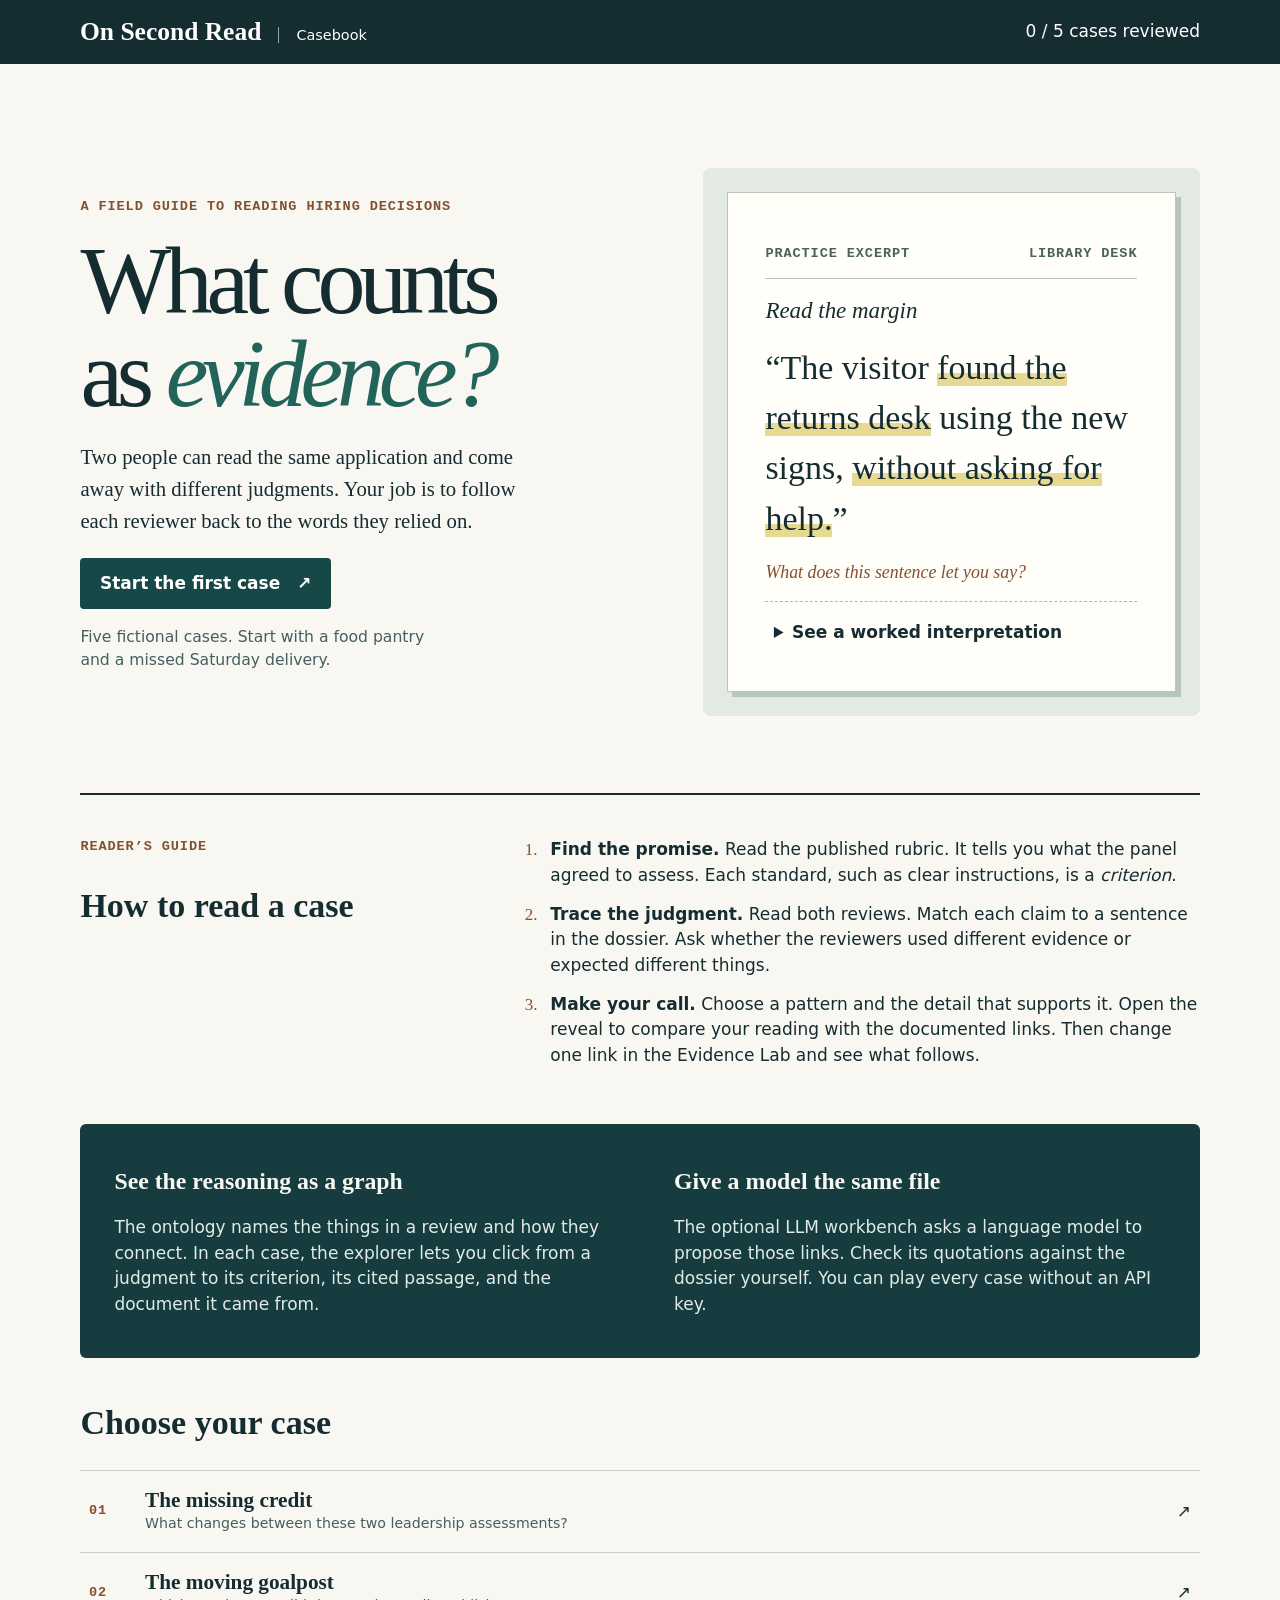
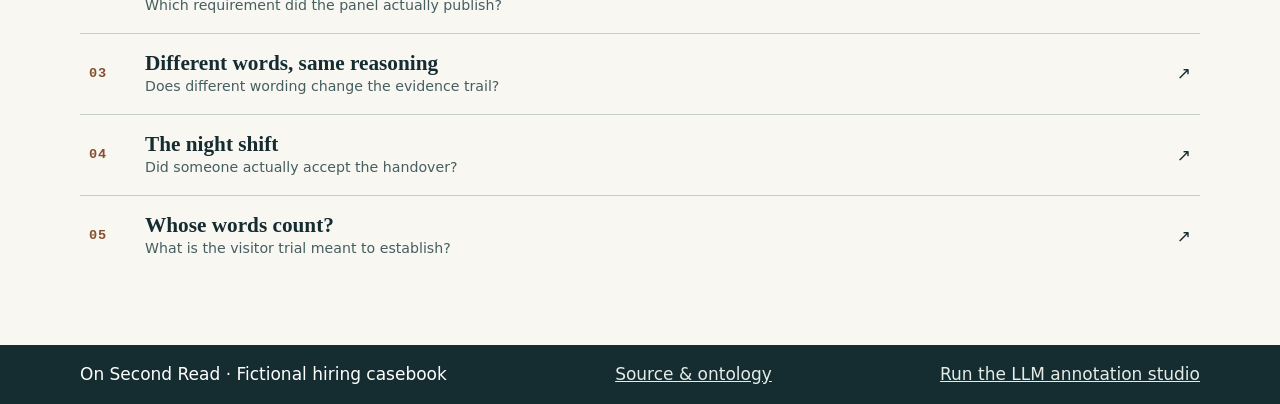
==== commit dac4e6fc: "Introduce the casebook with a worked reading and guided case directory" ====
--- a/docs/index.html
+++ b/docs/index.html
@@ -1,8 +1,32 @@
 <!doctype html><html lang="en"><meta charset="utf-8"><meta name="viewport" content="width=device-width,initial-scale=1"><meta name="theme-color" content="#122d31"><title>On Second Read · Evidence desk</title><style>:root{color-scheme:light;--ink:#152c31;--quiet:#455e60;--line:#c5ceca;--accent:#9b4327;background:#f8f7f2;color:var(--ink);font:17px/1.5 "Source Sans 3",system-ui,sans-serif}*{box-sizing:border-box}body{margin:0}header,footer{background:var(--ink);color:white;padding:1rem max(5vw,calc((100vw - 1120px)/2));display:flex;align-items:center;justify-content:space-between;gap:1rem}.brand{font: bold 1.5rem Georgia,serif}.brand span{font:normal .85rem system-ui;border-left:1px solid #93a9a8;margin-left:1rem;padding-left:1rem}main{max-width:1160px;margin:auto;padding:1.6rem 1.2rem 4rem}nav{display:flex;gap:.5rem;flex-wrap:wrap;border-bottom:1px solid var(--line);padding-bottom:1.3rem}button,select{font:inherit;color:inherit;border:1px solid #809391;border-radius:5px;background:white;padding:.55rem .85rem;cursor:pointer}button:hover,summary:hover{background:#e7ede7}button[aria-current=true],button.primary{color:white;background:#17494c}button:focus-visible,select:focus-visible,summary:focus-visible,a:focus-visible{outline:3px solid #c15c32;outline-offset:3px}h1,h2,h3{line-height:1.15;font-family:Georgia,serif}h1{font-size:clamp(2.4rem,6vw,4.8rem);margin:.25rem 0 .55rem;letter-spacing:-.045em}h2{font-size:1.65rem}h3{font-size:1.15rem}small,.meta{color:var(--quiet)}.meta{font-size:.85rem;font-weight:700;letter-spacing:.07em;text-transform:uppercase}.intro{padding:2rem 0 1rem}.grid{display:grid;grid-template-columns:1fr 1fr;gap:1.2rem}.panel{padding:1.35rem;background:white;border:1px solid var(--line);border-radius:8px;margin-bottom:1rem}.panel h2:first-child{margin-top:0}.note{border-left:3px solid #a96243;background:#f6f3ed;padding:.8rem 1rem;margin:.8rem 0}.note p{margin:.3rem 0}.choice{display:flex;align-items:baseline;gap:.6rem;margin:.5rem 0;border:1px solid var(--line);border-radius:5px;padding:.65rem;cursor:pointer}.choice:has(input:checked){background:#dfebe6;border-color:#38665f}fieldset{margin:0 0 1rem;border:0;padding:0}legend{font-weight:650}input{accent-color:#175457}.feedback{background:#e3ede6;padding:1rem;border-left:4px solid #38755b}.feedback strong{display:block}.controls{display:flex;flex-wrap:wrap;gap:1rem;align-items:end}.controls label{display:grid;gap:.25rem}summary{cursor:pointer;padding:.5rem;font-weight:600}pre{white-space:pre-wrap;overflow-wrap:anywhere;padding:1rem;background:#edf0ed;font-size:.85rem}ol{padding-left:1.5em}li{margin:.45rem 0}.trail{padding:.8rem;border-bottom:1px solid var(--line)}footer a{color:#e5ece6}button:disabled{opacity:.55;cursor:default}@media(max-width:720px){.grid{grid-template-columns:1fr}.brand span{display:none}.panel{padding:1rem}header,footer{padding:1rem}nav button{flex-grow:1}.controls select{max-width:100%}footer{flex-wrap:wrap}}
 .tool-links,.edge{display:flex;align-items:center;gap:1rem;flex-wrap:wrap}.tool-links{padding:.75rem 0}.tool-links a{color:#175457;font-weight:650}.diagram{display:grid;gap:.4rem;margin:1rem 0}.edge span{color:#455e60;font-family:monospace}.edge button:disabled{opacity:1;background:#dcece4}.panel textarea{width:100%;min-height:7rem;padding:.7rem;box-sizing:border-box}.panel input:not([type=radio]){padding:.55rem;font:inherit;max-width:100%}.panel .status{margin:.5rem}#model-tool details{margin:1rem 0}
+[hidden]{display:none!important}.home-link{color:inherit;text-decoration:none}.home-link:hover{text-decoration:underline}.welcome-spread{display:grid;grid-template-columns:1.1fr 1fr;gap:clamp(2rem,6vw,6rem);align-items:center;padding:clamp(2rem,6vw,5rem) 0;border-bottom:2px solid var(--ink)}.kicker,.sheet-head,.folio{font:600 .8rem/1.5 ui-monospace,monospace;letter-spacing:.065em;text-transform:uppercase}.kicker{color:#85502e;margin:0 0 1rem}.welcome-copy h1{max-width:10ch;font:normal clamp(3rem,7.5vw,6.1rem)/.97 Georgia,serif;letter-spacing:-.065em}.welcome-copy h1 em{color:#22645a}.lede{max-width:44ch;font:1.22rem/1.55 Georgia,serif}.start-case{display:inline-flex;gap:1rem;align-items:center;background:#154846;color:#fff;text-decoration:none;border-radius:4px;padding:.75rem 1.15rem;font-weight:650}.start-case:hover{background:#256258}.start-note{max-width:38ch;color:var(--quiet);font-size:.92rem}.paper-stack{padding:1.4rem;background:#e2eae1;border-radius:8px}.paper{position:relative;background:#fffef9;box-shadow:5px 5px 0 #b5c7bc;padding:clamp(1rem,3vw,2.2rem);border:1px solid #bdc7ba}.sheet-head{display:flex;justify-content:space-between;border-bottom:1px solid #b8c5ba;padding-bottom:.8rem;color:#49615b}.paper h2{font:italic 1.35rem Georgia}.paper blockquote{margin:1rem 0;font:normal clamp(1.4rem,2.8vw,2rem)/1.48 Georgia,serif}.paper mark{background:linear-gradient(transparent 65%,#e7d991 65%);color:inherit}.pencil{color:#85502e;font:italic 1.05rem Georgia}.paper details{border-top:1px dashed #b1b9ac;padding-top:.55rem}.reader-guide{display:grid;grid-template-columns:1fr 1.7fr;gap:2rem;padding:2.5rem 0}.reader-guide h2,.contents h2{font-size:2rem}.reader-guide ol{margin:0}.reader-guide li{padding-left:.5rem;margin:0 0 .8rem}.reader-guide li::marker{color:#85502e;font-family:Georgia}.entry-tools{display:grid;grid-template-columns:1fr 1fr;background:#173c40;color:#f8faf2;border-radius:6px}.entry-tools>div{padding:1.4rem 2rem}.entry-tools h2{font-size:1.4rem}.entry-tools p{color:#e0ece5}.contents{padding-top:1rem}.contents a{display:grid;grid-template-columns:2.5rem 1fr auto;gap:.8rem;align-items:center;border-top:1px solid var(--line);padding:1rem .5rem;color:var(--ink);text-decoration:none}.contents a:hover{background:#e7ede7}.contents strong,.contents small{display:block}.contents strong{font:600 1.25rem Georgia}.folio{color:#85502e}@media(max-width:720px){.welcome-spread,.reader-guide,.entry-tools{grid-template-columns:1fr;gap:.7rem}.welcome-spread{gap:1.5rem}.reader-guide{padding:1.5rem 0}.entry-tools>div{padding:.55rem 1.2rem}.paper-stack{padding:.85rem}.contents a{grid-template-columns:1.5rem 1fr auto}}
 </style>
-<header><div class="brand">On Second Read<span>Evidence desk</span></div><div id="progress"></div></header>
-<main><nav aria-label="Case files" id="cases"></nav><div class="tool-links"><a href="#ontology-tool" id="graph-link">Explore ontology</a><a href="#model-tool" id="model-link">LLM workbench</a></div><article id="desk"></article><section class="panel" id="ontology-tool"></section><section class="panel" id="model-tool"></section></main>
+<header><a class="brand home-link" href="#home" aria-label="On Second Read introduction">On Second Read<span>Casebook</span></a><div id="progress"></div></header>
+<main><article id="welcome" aria-labelledby="welcome-title">
+<section class="welcome-spread">
+<div class="welcome-copy">
+<p class="kicker">A field guide to reading hiring decisions</p>
+<h1 id="welcome-title">What counts as <em>evidence?</em></h1>
+<p class="lede">Two people can read the same application and come away with different judgments. Your job is to follow each reviewer back to the words they relied on.</p>
+<a class="start-case" href="#missing-credit">Start the first case <span aria-hidden="true">↗</span></a>
+<p class="start-note">Five fictional cases. Start with a food pantry and a missed Saturday delivery.</p>
+</div>
+<aside class="paper-stack" aria-labelledby="margin-title"><div class="paper">
+<p class="sheet-head">Practice excerpt <span>Library desk</span></p>
+<h2 id="margin-title">Read the margin</h2>
+<blockquote>“The visitor <mark>found the returns desk</mark> using the new signs, <mark>without asking for help.</mark>”</blockquote>
+<p class="pencil">What does this sentence let you say?</p>
+<details><summary>See a worked interpretation</summary><p>The panel wanted to know whether the directions were clear. This visitor finding the desk unaided supports that judgment. To say the signs work for everyone, we would need more observations.</p></details>
+</div></aside>
+</section>
+<section class="reader-guide" aria-labelledby="how-title"><div><p class="kicker">Reader’s guide</p><h2 id="how-title">How to read a case</h2></div>
+<ol><li><strong>Find the promise.</strong> Read the published rubric. It tells you what the panel agreed to assess. Each standard, such as clear instructions, is a <em>criterion</em>.</li>
+<li><strong>Trace the judgment.</strong> Read both reviews. Match each claim to a sentence in the dossier. Ask whether the reviewers used different evidence or expected different things.</li>
+<li><strong>Make your call.</strong> Choose a pattern and the detail that supports it. Open the reveal to compare your reading with the documented links. Then change one link in the Evidence Lab and see what follows.</li></ol></section>
+<section class="entry-tools"><div><h2>See the reasoning as a graph</h2><p>The ontology names the things in a review and how they connect. In each case, the explorer lets you click from a judgment to its criterion, its cited passage, and the document it came from.</p></div><div><h2>Give a model the same file</h2><p>The optional LLM workbench asks a language model to propose those links. Check its quotations against the dossier yourself. You can play every case without an API key.</p></div></section>
+<section class="contents"><h2>Choose your case</h2><div id="contents-list"></div></section>
+</article><div id="investigation" hidden><nav aria-label="Case files" id="cases"></nav><div class="tool-links"><a href="#ontology-tool" id="graph-link">Explore ontology</a><a href="#model-tool" id="model-link">LLM workbench</a></div><article id="desk"></article><section class="panel" id="ontology-tool"></section><section class="panel" id="model-tool"></section></div></main>
 <footer>On Second Read · Fictional hiring casebook <a href="https://github.com/marouaneoa/On-Second-Read">Source &amp; ontology</a> <a href="https://github.com/marouaneoa/On-Second-Read#annotation-studio">Run the LLM annotation studio</a></footer>
 <script type="application/json" id="data">{"schema": {"type": "object", "properties": {"judgments": {"type": "array", "items": {"type": "object", "properties": {"reviewer": {"type": "string"}, "wording": {"type": "string"}, "criterion": {"type": "string"}, "passage": {"type": "string"}}, "required": ["reviewer", "wording", "criterion", "passage"], "additionalProperties": false}}}, "required": ["judgments"], "additionalProperties": false}, "ontology": "@prefix os: \u003chttps://example.org/on-second-read#> .\n@prefix owl: \u003chttp://www.w3.org/2002/07/owl#> .\n@prefix rdfs: \u003chttp://www.w3.org/2000/01/rdf-schema#> .\n\n\n\u003chttps://example.org/on-second-read> a owl:Ontology ; rdfs:label \"On Second Read\" .\n\nos:Case a owl:Class ; rdfs:comment \"One authored hiring scenario with a complete rubric.\" .\n\nos:Review a owl:Class ; rdfs:comment \"One reviewer\u2019s evaluation within a case.\" .\n\nos:Judgment a owl:Class ; rdfs:comment \"One assessment connecting a criterion to cited evidence.\" .\n\nos:Criterion a owl:Class ; rdfs:comment \"A dimension on which work is evaluated.\" .\n\nos:Passage a owl:Class ; rdfs:comment \"An identifiable excerpt of a document.\" .\n\nos:Document a owl:Class ; rdfs:comment \"A source containing passages.\" .\n\nos:hasReview a owl:ObjectProperty ; rdfs:domain os:Case ; rdfs:range os:Review .\n\nos:listsCriterion a owl:ObjectProperty ; rdfs:domain os:Case ; rdfs:range os:Criterion .\n\nos:containsJudgment a owl:ObjectProperty ; rdfs:domain os:Review ; rdfs:range os:Judgment .\n\nos:appliesCriterion a owl:ObjectProperty ; rdfs:domain os:Judgment ; rdfs:range os:Criterion .\n\nos:cites a owl:ObjectProperty ; rdfs:domain os:Judgment ; rdfs:range os:Passage .\n\nos:partOf a owl:ObjectProperty ; rdfs:domain os:Passage ; rdfs:range os:Document .\n\nos:wording a owl:DatatypeProperty ; rdfs:domain os:Judgment ; rdfs:range \u003chttp://www.w3.org/2001/XMLSchema#string> .\n\nos:quote a owl:DatatypeProperty ; rdfs:domain os:Passage ; rdfs:range \u003chttp://www.w3.org/2001/XMLSchema#string> .\n", "cases": [{"views": {"Vocabulary": {"nodes": {"Case": ["Case", "One authored hiring scenario with a complete rubric."], "Criterion": ["Criterion", "A dimension on which work is evaluated."], "Document": ["Document", "A source containing passages."], "Judgment": ["Judgment", "One assessment connecting a criterion to cited evidence."], "Passage": ["Passage", "An identifiable excerpt of a document."], "Review": ["Review", "One reviewer\u2019s evaluation within a case."]}, "edges": [["Case", "hasReview", "Review"], ["Case", "listsCriterion", "Criterion"], ["Judgment", "appliesCriterion", "Criterion"], ["Judgment", "cites", "Passage"], ["Passage", "partOf", "Document"], ["Review", "containsJudgment", "Judgment"]]}, "Case evidence": {"nodes": {"case": ["The missing credit", "Case"], "criterion": ["Leadership", "Criterion"], "d1": ["Dossier cover", "Document"], "d2": ["Project diary", "Document"], "jA": ["Judgment A", "The cover gives me someone to contact and tells me the delivery finished. I can see that Sam was named lead. I would leave the delegation box open because this page never tells me what Sam asked another person to do."], "jB": ["Judgment B", "I can fill in the delegation box from the diary. Sam assigned two different jobs, noticed that people were duplicating work and changed one assignment. Those are observable decisions about the team."], "p1": ["Dossier cover excerpt", "Saturday delivery team. Project lead: Sam Reed. The funder asked for one contact for questions about expenses, so this cover sheet names one person. The team delivered eighteen boxes before noon. The space beneath the contact name lists the total cost and the number of households served."], "p2": ["Project diary excerpt", "At eight, Sam gave Jo the route list and asked Eli to check the boxes against it. When a driver missed the handoff, both volunteers started calling the same households. Sam stopped the duplicate calls, reassigned Eli to the loading bay and stayed with Jo until each household had a new delivery time."], "reviewA": ["Reviewer A", "Review"], "reviewB": ["Reviewer B", "Review"]}, "edges": [["case", "hasReview", "reviewA"], ["case", "hasReview", "reviewB"], ["case", "listsCriterion", "criterion"], ["jA", "appliesCriterion", "criterion"], ["jA", "cites", "p1"], ["jB", "appliesCriterion", "criterion"], ["jB", "cites", "p2"], ["p1", "partOf", "d1"], ["p2", "partOf", "d2"], ["reviewA", "containsJudgment", "jA"], ["reviewB", "containsJudgment", "jB"]]}}, "guide": {"context": "Sam Reed is applying to coordinate volunteers at a neighbourhood food pantry. At the end of the interview the panel receives two pages about a Saturday delivery Sam organised. The first is a cover sheet for the funder. The second is an entry the volunteers wrote after the shift. Both reviewers have both pages. Each has been asked to cite the one page that best explains their assessment.", "rule": "Leadership means giving people clear responsibilities and adjusting the plan when something goes wrong. You are deciding whether the panel has evidence of those actions.", "walk": "Start with the cover. A contact name tells Reviewer A whom to call. It leaves the division of work unanswered. Now read the diary verbs: gave, asked, reassigned. Reviewer B can point to the very actions A wanted to see. Both used the same leadership standard. A change of source explains the different strength of their judgments."}, "id": "missing-credit", "title": "The missing credit", "rubric": "Leadership", "reviews": ["The cover gives me someone to contact and tells me the delivery finished. I can see that Sam was named lead. I would leave the delegation box open because this page never tells me what Sam asked another person to do.", "I can fill in the delegation box from the diary. Sam assigned two different jobs, noticed that people were duplicating work and changed one assignment. Those are observable decisions about the team."], "passages": {"p1": {"source": "Dossier cover", "text": "Saturday delivery team. Project lead: Sam Reed. The funder asked for one contact for questions about expenses, so this cover sheet names one person. The team delivered eighteen boxes before noon. The space beneath the contact name lists the total cost and the number of households served.", "original": true}, "p2": {"source": "Project diary", "text": "At eight, Sam gave Jo the route list and asked Eli to check the boxes against it. When a driver missed the handoff, both volunteers started calling the same households. Sam stopped the duplicate calls, reassigned Eli to the loading bay and stayed with Jo until each household had a new delivery time.", "original": true}}, "criteria": {"criterion": "Leadership", "extra": "Prior management experience"}, "base": ["p2", "criterion"], "answer": 1, "variants": {"p1|criterion": [[["Reviewer A", "Leadership", "p1", "Saturday delivery team. Project lead: Sam Reed. The funder asked for one contact for questions about expenses, so this cover sheet names one person. The team delivered eighteen boxes before noon. The space beneath the contact name lists the total cost and the number of households served.", "Dossier cover"], ["Reviewer B", "Leadership", "p1", "Saturday delivery team. Project lead: Sam Reed. The funder asked for one contact for questions about expenses, so this cover sheet names one person. The team delivered eighteen boxes before noon. The space beneath the contact name lists the total cost and the number of households served.", "Dossier cover"]], [], [], [["jA", "jB"]]], "p1|extra": [[["Reviewer A", "Leadership", "p1", "Saturday delivery team. Project lead: Sam Reed. The funder asked for one contact for questions about expenses, so this cover sheet names one person. The team delivered eighteen boxes before noon. The space beneath the contact name lists the total cost and the number of households served.", "Dossier cover"], ["Reviewer B", "Prior management experience", "p1", "Saturday delivery team. Project lead: Sam Reed. The funder asked for one contact for questions about expenses, so this cover sheet names one person. The team delivered eighteen boxes before noon. The space beneath the contact name lists the total cost and the number of households served.", "Dossier cover"]], [], [["jB", "extra"]], []], "p2|criterion": [[["Reviewer A", "Leadership", "p1", "Saturday delivery team. Project lead: Sam Reed. The funder asked for one contact for questions about expenses, so this cover sheet names one person. The team delivered eighteen boxes before noon. The space beneath the contact name lists the total cost and the number of households served.", "Dossier cover"], ["Reviewer B", "Leadership", "p2", "At eight, Sam gave Jo the route list and asked Eli to check the boxes against it. When a driver missed the handoff, both volunteers started calling the same households. Sam stopped the duplicate calls, reassigned Eli to the loading bay and stayed with Jo until each household had a new delivery time.", "Project diary"]], [["jA", "jB"]], [], []], "p2|extra": [[["Reviewer A", "Leadership", "p1", "Saturday delivery team. Project lead: Sam Reed. The funder asked for one contact for questions about expenses, so this cover sheet names one person. The team delivered eighteen boxes before noon. The space beneath the contact name lists the total cost and the number of households served.", "Dossier cover"], ["Reviewer B", "Prior management experience", "p2", "At eight, Sam gave Jo the route list and asked Eli to check the boxes against it. When a driver missed the handoff, both volunteers started calling the same households. Sam stopped the duplicate calls, reassigned Eli to the loading bay and stayed with Jo until each household had a new delivery time.", "Project diary"]], [], [["jB", "extra"]], []]}, "question": "What would you show Reviewer A before the panel finalises the leadership assessment?", "turtle": "@prefix os: \u003chttps://example.org/on-second-read#> .\n@prefix owl: \u003chttp://www.w3.org/2002/07/owl#> .\n@prefix rdfs: \u003chttp://www.w3.org/2000/01/rdf-schema#> .\n@prefix : \u003chttps://example.org/on-second-read/missing-credit#> .\n\n:case a owl:NamedIndividual, os:Case ;\n    rdfs:label \"The missing credit\" ; os:listsCriterion :criterion ; os:hasReview :reviewA, :reviewB .\n\n:criterion a owl:NamedIndividual, os:Criterion ;\n    rdfs:label \"Leadership\" .\n\n:d1 a owl:NamedIndividual, os:Document ;\n    rdfs:label \"Dossier cover\" .\n\n:p1 a owl:NamedIndividual, os:Passage ;\n    rdfs:label \"Dossier cover excerpt\" ; os:partOf :d1 ; os:quote \"Saturday delivery team. Project lead: Sam Reed. The funder asked for one contact for questions about expenses, so this cover sheet names one person. The team delivered eighteen boxes before noon. The space beneath the contact name lists the total cost and the number of households served.\" .\n\n:d2 a owl:NamedIndividual, os:Document ;\n    rdfs:label \"Project diary\" .\n\n:p2 a owl:NamedIndividual, os:Passage ;\n    rdfs:label \"Project diary excerpt\" ; os:partOf :d2 ; os:quote \"At eight, Sam gave Jo the route list and asked Eli to check the boxes against it. When a driver missed the handoff, both volunteers started calling the same households. Sam stopped the duplicate calls, reassigned Eli to the loading bay and stayed with Jo until each household had a new delivery time.\" .\n\n:reviewA a owl:NamedIndividual, os:Review ;\n    rdfs:label \"Reviewer A\" ; os:containsJudgment :jA .\n\n:jA a owl:NamedIndividual, os:Judgment ;\n    rdfs:label \"Judgment A\" ; os:wording \"The cover gives me someone to contact and tells me the delivery finished. I can see that Sam was named lead. I would leave the delegation box open because this page never tells me what Sam asked another person to do.\" ; os:cites :p1 ; os:appliesCriterion :criterion .\n\n:reviewB a owl:NamedIndividual, os:Review ;\n    rdfs:label \"Reviewer B\" ; os:containsJudgment :jB .\n\n:jB a owl:NamedIndividual, os:Judgment ;\n    rdfs:label \"Judgment B\" ; os:wording \"I can fill in the delegation box from the diary. Sam assigned two different jobs, noticed that people were duplicating work and changed one assignment. Those are observable decisions about the team.\" ; os:cites :p2 ; os:appliesCriterion :criterion .\n"}, {"views": {"Vocabulary": {"nodes": {"Case": ["Case", "One authored hiring scenario with a complete rubric."], "Criterion": ["Criterion", "A dimension on which work is evaluated."], "Document": ["Document", "A source containing passages."], "Judgment": ["Judgment", "One assessment connecting a criterion to cited evidence."], "Passage": ["Passage", "An identifiable excerpt of a document."], "Review": ["Review", "One reviewer\u2019s evaluation within a case."]}, "edges": [["Case", "hasReview", "Review"], ["Case", "listsCriterion", "Criterion"], ["Judgment", "appliesCriterion", "Criterion"], ["Judgment", "cites", "Passage"], ["Passage", "partOf", "Document"], ["Review", "containsJudgment", "Judgment"]]}, "Case evidence": {"nodes": {"case": ["The moving goalpost", "Case"], "criterion": ["Delivery", "Criterion"], "extra": ["Prior management experience", "Criterion"], "d1": ["Launch report", "Document"], "jA": ["Judgment A", "I checked the promise at the top of the report against the sign-off at the bottom. Staff could perform both tasks on Friday. That gives me a concrete reason to credit Alex for delivery."], "jB": ["Judgment B", "The report shows three contributors but never says anyone reported to Alex. Before I award a positive assessment, I want evidence that Alex previously held a management position with direct reports."], "p1": ["Launch report excerpt", "The clinic and Alex agreed that reception staff would be able to book and cancel visits by Friday afternoon. Alex split the work with two colleagues. On Thursday reception tried both tasks with sample appointments. On Friday at noon the clinic manager signed off and staff began using the service. The report lists everyone as a project contributor."], "reviewA": ["Reviewer A", "Review"], "reviewB": ["Reviewer B", "Review"]}, "edges": [["case", "hasReview", "reviewA"], ["case", "hasReview", "reviewB"], ["case", "listsCriterion", "criterion"], ["jA", "appliesCriterion", "criterion"], ["jA", "cites", "p1"], ["jB", "appliesCriterion", "extra"], ["jB", "cites", "p1"], ["p1", "partOf", "d1"], ["reviewA", "containsJudgment", "jA"], ["reviewB", "containsJudgment", "jB"]]}}, "guide": {"context": "Alex is interviewing to run small software releases for a community clinic. Before seeing any applications, the panel wrote down what would count as success in this exercise. The chair now asks two reviewers to evaluate a booking-system launch. Alex has supplied the same signed launch report to both of them.", "rule": "Delivery means getting the agreed service into use by the promised date. For this exercise that is the complete published requirement.", "walk": "Follow both citations and you land on the same launch report. The difference appears when you ask what would satisfy each reviewer. A wants evidence of a working service by Friday and finds it. B wants a previous management position. Even a perfectly delivered release could fail that second test. The published rubric gives the panel grounds to ask B to justify introducing it."}, "id": "moving-goalpost", "title": "The moving goalpost", "rubric": "Delivery", "reviews": ["I checked the promise at the top of the report against the sign-off at the bottom. Staff could perform both tasks on Friday. That gives me a concrete reason to credit Alex for delivery.", "The report shows three contributors but never says anyone reported to Alex. Before I award a positive assessment, I want evidence that Alex previously held a management position with direct reports."], "passages": {"p1": {"source": "Launch report", "text": "The clinic and Alex agreed that reception staff would be able to book and cancel visits by Friday afternoon. Alex split the work with two colleagues. On Thursday reception tried both tasks with sample appointments. On Friday at noon the clinic manager signed off and staff began using the service. The report lists everyone as a project contributor.", "original": true}, "practicePassage": {"source": "Hypothetical submission receipt", "text": "The candidate submitted the work on schedule.", "original": false}}, "criteria": {"criterion": "Delivery", "extra": "Prior management experience"}, "base": ["p1", "extra"], "answer": 2, "variants": {"p1|criterion": [[["Reviewer A", "Delivery", "p1", "The clinic and Alex agreed that reception staff would be able to book and cancel visits by Friday afternoon. Alex split the work with two colleagues. On Thursday reception tried both tasks with sample appointments. On Friday at noon the clinic manager signed off and staff began using the service. The report lists everyone as a project contributor.", "Launch report"], ["Reviewer B", "Delivery", "p1", "The clinic and Alex agreed that reception staff would be able to book and cancel visits by Friday afternoon. Alex split the work with two colleagues. On Thursday reception tried both tasks with sample appointments. On Friday at noon the clinic manager signed off and staff began using the service. The report lists everyone as a project contributor.", "Launch report"]], [], [], [["jA", "jB"]]], "p1|extra": [[["Reviewer A", "Delivery", "p1", "The clinic and Alex agreed that reception staff would be able to book and cancel visits by Friday afternoon. Alex split the work with two colleagues. On Thursday reception tried both tasks with sample appointments. On Friday at noon the clinic manager signed off and staff began using the service. The report lists everyone as a project contributor.", "Launch report"], ["Reviewer B", "Prior management experience", "p1", "The clinic and Alex agreed that reception staff would be able to book and cancel visits by Friday afternoon. Alex split the work with two colleagues. On Thursday reception tried both tasks with sample appointments. On Friday at noon the clinic manager signed off and staff began using the service. The report lists everyone as a project contributor.", "Launch report"]], [], [["jB", "extra"]], []], "practicePassage|criterion": [[["Reviewer A", "Delivery", "p1", "The clinic and Alex agreed that reception staff would be able to book and cancel visits by Friday afternoon. Alex split the work with two colleagues. On Thursday reception tried both tasks with sample appointments. On Friday at noon the clinic manager signed off and staff began using the service. The report lists everyone as a project contributor.", "Launch report"], ["Reviewer B", "Delivery", "practicePassage", "The candidate submitted the work on schedule.", "Hypothetical submission receipt"]], [["jA", "jB"]], [], []], "practicePassage|extra": [[["Reviewer A", "Delivery", "p1", "The clinic and Alex agreed that reception staff would be able to book and cancel visits by Friday afternoon. Alex split the work with two colleagues. On Thursday reception tried both tasks with sample appointments. On Friday at noon the clinic manager signed off and staff began using the service. The report lists everyone as a project contributor.", "Launch report"], ["Reviewer B", "Prior management experience", "practicePassage", "The candidate submitted the work on schedule.", "Hypothetical submission receipt"]], [], [["jB", "extra"]], []]}, "question": "What should the chair ask before using Reviewer B\u2019s requirement to compare applicants?", "turtle": "@prefix os: \u003chttps://example.org/on-second-read#> .\n@prefix owl: \u003chttp://www.w3.org/2002/07/owl#> .\n@prefix rdfs: \u003chttp://www.w3.org/2000/01/rdf-schema#> .\n@prefix : \u003chttps://example.org/on-second-read/moving-goalpost#> .\n\n:case a owl:NamedIndividual, os:Case ;\n    rdfs:label \"The moving goalpost\" ; os:listsCriterion :criterion ; os:hasReview :reviewA, :reviewB .\n\n:criterion a owl:NamedIndividual, os:Criterion ;\n    rdfs:label \"Delivery\" .\n\n:extra a owl:NamedIndividual, os:Criterion ;\n    rdfs:label \"Prior management experience\" .\n\n:d1 a owl:NamedIndividual, os:Document ;\n    rdfs:label \"Launch report\" .\n\n:p1 a owl:NamedIndividual, os:Passage ;\n    rdfs:label \"Launch report excerpt\" ; os:partOf :d1 ; os:quote \"The clinic and Alex agreed that reception staff would be able to book and cancel visits by Friday afternoon. Alex split the work with two colleagues. On Thursday reception tried both tasks with sample appointments. On Friday at noon the clinic manager signed off and staff began using the service. The report lists everyone as a project contributor.\" .\n\n:reviewA a owl:NamedIndividual, os:Review ;\n    rdfs:label \"Reviewer A\" ; os:containsJudgment :jA .\n\n:jA a owl:NamedIndividual, os:Judgment ;\n    rdfs:label \"Judgment A\" ; os:wording \"I checked the promise at the top of the report against the sign-off at the bottom. Staff could perform both tasks on Friday. That gives me a concrete reason to credit Alex for delivery.\" ; os:cites :p1 ; os:appliesCriterion :criterion .\n\n:reviewB a owl:NamedIndividual, os:Review ;\n    rdfs:label \"Reviewer B\" ; os:containsJudgment :jB .\n\n:jB a owl:NamedIndividual, os:Judgment ;\n    rdfs:label \"Judgment B\" ; os:wording \"The report shows three contributors but never says anyone reported to Alex. Before I award a positive assessment, I want evidence that Alex previously held a management position with direct reports.\" ; os:cites :p1 ; os:appliesCriterion :extra .\n"}, {"views": {"Vocabulary": {"nodes": {"Case": ["Case", "One authored hiring scenario with a complete rubric."], "Criterion": ["Criterion", "A dimension on which work is evaluated."], "Document": ["Document", "A source containing passages."], "Judgment": ["Judgment", "One assessment connecting a criterion to cited evidence."], "Passage": ["Passage", "An identifiable excerpt of a document."], "Review": ["Review", "One reviewer\u2019s evaluation within a case."]}, "edges": [["Case", "hasReview", "Review"], ["Case", "listsCriterion", "Criterion"], ["Judgment", "appliesCriterion", "Criterion"], ["Judgment", "cites", "Passage"], ["Passage", "partOf", "Document"], ["Review", "containsJudgment", "Judgment"]]}, "Case evidence": {"nodes": {"case": ["Different words, same reasoning", "Case"], "criterion": ["Verification", "Criterion"], "d1": ["Release notebook", "Document"], "jA": ["Judgment A", "The recorded replay verifies the fix. Noor first reproduced the loss of the second loan and then showed that the regression test passed on the repaired version. I can follow the sequence in the notebook."], "jB": ["Judgment B", "I wanted to know whether the other book would still be there after a mistaken second return. Noor tried that very mistake before and after the repair and wrote down both results. That answers my verification question."], "p1": ["Release notebook excerpt", "I made a test account with two books on loan. On the old version I returned the first book twice. Both loans disappeared. I repeated those exact steps with the fix installed. The second book stayed on the account. I saved the steps as a regression test, a check we can run again after future changes."], "reviewA": ["Reviewer A", "Review"], "reviewB": ["Reviewer B", "Review"]}, "edges": [["case", "hasReview", "reviewA"], ["case", "hasReview", "reviewB"], ["case", "listsCriterion", "criterion"], ["jA", "appliesCriterion", "criterion"], ["jA", "cites", "p1"], ["jB", "appliesCriterion", "criterion"], ["jB", "cites", "p1"], ["p1", "partOf", "d1"], ["reviewA", "containsJudgment", "jA"], ["reviewB", "containsJudgment", "jB"]]}}, "guide": {"context": "Noor maintains software for a library. Returning the same book twice used to remove a second, unrelated loan from the reader\u2019s account. Noor submitted a fix. Two reviewers on a hiring panel read the release notebook to decide whether Noor checked the change carefully enough. One reviewer writes like a developer and the other writes for library staff.", "rule": "Verification means recreating the original failure and recording what happens after the repair. In this case a replay means repeating the same sequence of actions with a test account.", "walk": "Translate \u201cregression test\u201d into the library scene: try the mistaken return again and check the other book. That is exactly the check the second reviewer describes. Both judgments point to the same notebook entry and the same verification requirement. You can establish that overlap even though the reviewers use different words. Their overall hiring recommendations remain unknown."}, "id": "same-reasoning", "title": "Different words, same reasoning", "rubric": "Verification", "reviews": ["The recorded replay verifies the fix. Noor first reproduced the loss of the second loan and then showed that the regression test passed on the repaired version. I can follow the sequence in the notebook.", "I wanted to know whether the other book would still be there after a mistaken second return. Noor tried that very mistake before and after the repair and wrote down both results. That answers my verification question."], "passages": {"p1": {"source": "Release notebook", "text": "I made a test account with two books on loan. On the old version I returned the first book twice. Both loans disappeared. I repeated those exact steps with the fix installed. The second book stayed on the account. I saved the steps as a regression test, a check we can run again after future changes.", "original": true}, "practicePassage": {"source": "Hypothetical submission receipt", "text": "The candidate submitted the work on schedule.", "original": false}}, "criteria": {"criterion": "Verification", "extra": "Prior management experience"}, "base": ["p1", "criterion"], "answer": 3, "variants": {"p1|criterion": [[["Reviewer A", "Verification", "p1", "I made a test account with two books on loan. On the old version I returned the first book twice. Both loans disappeared. I repeated those exact steps with the fix installed. The second book stayed on the account. I saved the steps as a regression test, a check we can run again after future changes.", "Release notebook"], ["Reviewer B", "Verification", "p1", "I made a test account with two books on loan. On the old version I returned the first book twice. Both loans disappeared. I repeated those exact steps with the fix installed. The second book stayed on the account. I saved the steps as a regression test, a check we can run again after future changes.", "Release notebook"]], [], [], [["jA", "jB"]]], "p1|extra": [[["Reviewer A", "Verification", "p1", "I made a test account with two books on loan. On the old version I returned the first book twice. Both loans disappeared. I repeated those exact steps with the fix installed. The second book stayed on the account. I saved the steps as a regression test, a check we can run again after future changes.", "Release notebook"], ["Reviewer B", "Prior management experience", "p1", "I made a test account with two books on loan. On the old version I returned the first book twice. Both loans disappeared. I repeated those exact steps with the fix installed. The second book stayed on the account. I saved the steps as a regression test, a check we can run again after future changes.", "Release notebook"]], [], [["jB", "extra"]], []], "practicePassage|criterion": [[["Reviewer A", "Verification", "p1", "I made a test account with two books on loan. On the old version I returned the first book twice. Both loans disappeared. I repeated those exact steps with the fix installed. The second book stayed on the account. I saved the steps as a regression test, a check we can run again after future changes.", "Release notebook"], ["Reviewer B", "Verification", "practicePassage", "The candidate submitted the work on schedule.", "Hypothetical submission receipt"]], [["jA", "jB"]], [], []], "practicePassage|extra": [[["Reviewer A", "Verification", "p1", "I made a test account with two books on loan. On the old version I returned the first book twice. Both loans disappeared. I repeated those exact steps with the fix installed. The second book stayed on the account. I saved the steps as a regression test, a check we can run again after future changes.", "Release notebook"], ["Reviewer B", "Prior management experience", "practicePassage", "The candidate submitted the work on schedule.", "Hypothetical submission receipt"]], [], [["jB", "extra"]], []]}, "question": "Which words would you highlight to show a librarian what the developer means by a replay?", "turtle": "@prefix os: \u003chttps://example.org/on-second-read#> .\n@prefix owl: \u003chttp://www.w3.org/2002/07/owl#> .\n@prefix rdfs: \u003chttp://www.w3.org/2000/01/rdf-schema#> .\n@prefix : \u003chttps://example.org/on-second-read/same-reasoning#> .\n\n:case a owl:NamedIndividual, os:Case ;\n    rdfs:label \"Different words, same reasoning\" ; os:listsCriterion :criterion ; os:hasReview :reviewA, :reviewB .\n\n:criterion a owl:NamedIndividual, os:Criterion ;\n    rdfs:label \"Verification\" .\n\n:d1 a owl:NamedIndividual, os:Document ;\n    rdfs:label \"Release notebook\" .\n\n:p1 a owl:NamedIndividual, os:Passage ;\n    rdfs:label \"Release notebook excerpt\" ; os:partOf :d1 ; os:quote \"I made a test account with two books on loan. On the old version I returned the first book twice. Both loans disappeared. I repeated those exact steps with the fix installed. The second book stayed on the account. I saved the steps as a regression test, a check we can run again after future changes.\" .\n\n:reviewA a owl:NamedIndividual, os:Review ;\n    rdfs:label \"Reviewer A\" ; os:containsJudgment :jA .\n\n:jA a owl:NamedIndividual, os:Judgment ;\n    rdfs:label \"Judgment A\" ; os:wording \"The recorded replay verifies the fix. Noor first reproduced the loss of the second loan and then showed that the regression test passed on the repaired version. I can follow the sequence in the notebook.\" ; os:cites :p1 ; os:appliesCriterion :criterion .\n\n:reviewB a owl:NamedIndividual, os:Review ;\n    rdfs:label \"Reviewer B\" ; os:containsJudgment :jB .\n\n:jB a owl:NamedIndividual, os:Judgment ;\n    rdfs:label \"Judgment B\" ; os:wording \"I wanted to know whether the other book would still be there after a mistaken second return. Noor tried that very mistake before and after the repair and wrote down both results. That answers my verification question.\" ; os:cites :p1 ; os:appliesCriterion :criterion .\n"}, {"views": {"Vocabulary": {"nodes": {"Case": ["Case", "One authored hiring scenario with a complete rubric."], "Criterion": ["Criterion", "A dimension on which work is evaluated."], "Document": ["Document", "A source containing passages."], "Judgment": ["Judgment", "One assessment connecting a criterion to cited evidence."], "Passage": ["Passage", "An identifiable excerpt of a document."], "Review": ["Review", "One reviewer\u2019s evaluation within a case."]}, "edges": [["Case", "hasReview", "Review"], ["Case", "listsCriterion", "Criterion"], ["Judgment", "appliesCriterion", "Criterion"], ["Judgment", "cites", "Passage"], ["Passage", "partOf", "Document"], ["Review", "containsJudgment", "Judgment"]]}, "Case evidence": {"nodes": {"case": ["The night shift", "Case"], "criterion": ["Safe handover", "Criterion"], "d1": ["Outgoing shift message", "Document"], "d2": ["Morning receipt", "Document"], "jA": ["Judgment A", "From the outgoing message I know Leila identified the hazard. The empty name line leaves me wondering whether anybody actually took over. I would ask for a receipt before giving full credit for the handover."], "jB": ["Judgment B", "The morning receipt closes that gap for me. The technician repeated the instruction to Leila and signed for the cable test. I can identify the person who accepted responsibility and the equipment they discussed."], "p1": ["Outgoing shift message excerpt", "I placed a red tag on lamp four and switched its circuit off. My message to the morning crew said to leave that lamp isolated until someone tested the cable. I sent the message to the shared shift phone at midnight. I left the line for the receiving technician\u2019s name blank because nobody had arrived."], "p2": ["Morning receipt excerpt", "At six I read Leila\u2019s message on the shift phone. I called her and repeated the lamp number and the instruction to leave its power off. She confirmed both details. I entered my name as the person responsible for testing the cable and told the stage manager to use lamp five instead."], "reviewA": ["Reviewer A", "Review"], "reviewB": ["Reviewer B", "Review"]}, "edges": [["case", "hasReview", "reviewA"], ["case", "hasReview", "reviewB"], ["case", "listsCriterion", "criterion"], ["jA", "appliesCriterion", "criterion"], ["jA", "cites", "p1"], ["jB", "appliesCriterion", "criterion"], ["jB", "cites", "p2"], ["p1", "partOf", "d1"], ["p2", "partOf", "d2"], ["reviewA", "containsJudgment", "jA"], ["reviewB", "containsJudgment", "jB"]]}}, "guide": {"context": "Leila is applying to supervise evening maintenance at a theatre. An evening supervisor sometimes leaves before the morning crew arrives, so a repair may cross two shifts. The panel asks how Leila handled a faulty light above the stage. The file includes a message written at midnight and a record completed by the incoming technician.", "rule": "A safe handover requires the next worker to know which equipment is unsafe and who will take responsibility. Look for what the outgoing worker communicated and what the incoming worker understood.", "walk": "Put the two records in time order. At midnight the blank line genuinely leaves a question. At six the named technician answers it. The reviewers are using the same safety requirement at different points along the paper trail. An unanswered question in the earlier record is compatible with a completed handover in the later one.", "brief": ["Did someone actually accept the handover?", "Which detail resolves the first reviewer\u2019s question?", ["The red tag had a colour.", "The next technician repeated the instruction and signed for the test.", "The theatre had a spare lamp."], 1, "The receipt records acceptance."]}, "id": "the-night-shift", "title": "The night shift", "rubric": "Safe handover", "reviews": ["From the outgoing message I know Leila identified the hazard. The empty name line leaves me wondering whether anybody actually took over. I would ask for a receipt before giving full credit for the handover.", "The morning receipt closes that gap for me. The technician repeated the instruction to Leila and signed for the cable test. I can identify the person who accepted responsibility and the equipment they discussed."], "passages": {"p1": {"source": "Outgoing shift message", "text": "I placed a red tag on lamp four and switched its circuit off. My message to the morning crew said to leave that lamp isolated until someone tested the cable. I sent the message to the shared shift phone at midnight. I left the line for the receiving technician\u2019s name blank because nobody had arrived.", "original": true}, "p2": {"source": "Morning receipt", "text": "At six I read Leila\u2019s message on the shift phone. I called her and repeated the lamp number and the instruction to leave its power off. She confirmed both details. I entered my name as the person responsible for testing the cable and told the stage manager to use lamp five instead.", "original": true}}, "criteria": {"criterion": "Safe handover", "extra": "Prior management experience"}, "base": ["p2", "criterion"], "answer": 1, "variants": {"p1|criterion": [[["Reviewer A", "Safe handover", "p1", "I placed a red tag on lamp four and switched its circuit off. My message to the morning crew said to leave that lamp isolated until someone tested the cable. I sent the message to the shared shift phone at midnight. I left the line for the receiving technician\u2019s name blank because nobody had arrived.", "Outgoing shift message"], ["Reviewer B", "Safe handover", "p1", "I placed a red tag on lamp four and switched its circuit off. My message to the morning crew said to leave that lamp isolated until someone tested the cable. I sent the message to the shared shift phone at midnight. I left the line for the receiving technician\u2019s name blank because nobody had arrived.", "Outgoing shift message"]], [], [], [["jA", "jB"]]], "p1|extra": [[["Reviewer A", "Safe handover", "p1", "I placed a red tag on lamp four and switched its circuit off. My message to the morning crew said to leave that lamp isolated until someone tested the cable. I sent the message to the shared shift phone at midnight. I left the line for the receiving technician\u2019s name blank because nobody had arrived.", "Outgoing shift message"], ["Reviewer B", "Prior management experience", "p1", "I placed a red tag on lamp four and switched its circuit off. My message to the morning crew said to leave that lamp isolated until someone tested the cable. I sent the message to the shared shift phone at midnight. I left the line for the receiving technician\u2019s name blank because nobody had arrived.", "Outgoing shift message"]], [], [["jB", "extra"]], []], "p2|criterion": [[["Reviewer A", "Safe handover", "p1", "I placed a red tag on lamp four and switched its circuit off. My message to the morning crew said to leave that lamp isolated until someone tested the cable. I sent the message to the shared shift phone at midnight. I left the line for the receiving technician\u2019s name blank because nobody had arrived.", "Outgoing shift message"], ["Reviewer B", "Safe handover", "p2", "At six I read Leila\u2019s message on the shift phone. I called her and repeated the lamp number and the instruction to leave its power off. She confirmed both details. I entered my name as the person responsible for testing the cable and told the stage manager to use lamp five instead.", "Morning receipt"]], [["jA", "jB"]], [], []], "p2|extra": [[["Reviewer A", "Safe handover", "p1", "I placed a red tag on lamp four and switched its circuit off. My message to the morning crew said to leave that lamp isolated until someone tested the cable. I sent the message to the shared shift phone at midnight. I left the line for the receiving technician\u2019s name blank because nobody had arrived.", "Outgoing shift message"], ["Reviewer B", "Prior management experience", "p2", "At six I read Leila\u2019s message on the shift phone. I called her and repeated the lamp number and the instruction to leave its power off. She confirmed both details. I entered my name as the person responsible for testing the cable and told the stage manager to use lamp five instead.", "Morning receipt"]], [], [["jB", "extra"]], []]}, "question": "Would the morning receipt alone tell you exactly when the lamp was isolated?", "turtle": "@prefix os: \u003chttps://example.org/on-second-read#> .\n@prefix owl: \u003chttp://www.w3.org/2002/07/owl#> .\n@prefix rdfs: \u003chttp://www.w3.org/2000/01/rdf-schema#> .\n@prefix : \u003chttps://example.org/on-second-read/the-night-shift#> .\n\n:case a owl:NamedIndividual, os:Case ;\n    rdfs:label \"The night shift\" ; os:listsCriterion :criterion ; os:hasReview :reviewA, :reviewB .\n\n:criterion a owl:NamedIndividual, os:Criterion ;\n    rdfs:label \"Safe handover\" .\n\n:d1 a owl:NamedIndividual, os:Document ;\n    rdfs:label \"Outgoing shift message\" .\n\n:p1 a owl:NamedIndividual, os:Passage ;\n    rdfs:label \"Outgoing shift message excerpt\" ; os:partOf :d1 ; os:quote \"I placed a red tag on lamp four and switched its circuit off. My message to the morning crew said to leave that lamp isolated until someone tested the cable. I sent the message to the shared shift phone at midnight. I left the line for the receiving technician\u2019s name blank because nobody had arrived.\" .\n\n:d2 a owl:NamedIndividual, os:Document ;\n    rdfs:label \"Morning receipt\" .\n\n:p2 a owl:NamedIndividual, os:Passage ;\n    rdfs:label \"Morning receipt excerpt\" ; os:partOf :d2 ; os:quote \"At six I read Leila\u2019s message on the shift phone. I called her and repeated the lamp number and the instruction to leave its power off. She confirmed both details. I entered my name as the person responsible for testing the cable and told the stage manager to use lamp five instead.\" .\n\n:reviewA a owl:NamedIndividual, os:Review ;\n    rdfs:label \"Reviewer A\" ; os:containsJudgment :jA .\n\n:jA a owl:NamedIndividual, os:Judgment ;\n    rdfs:label \"Judgment A\" ; os:wording \"From the outgoing message I know Leila identified the hazard. The empty name line leaves me wondering whether anybody actually took over. I would ask for a receipt before giving full credit for the handover.\" ; os:cites :p1 ; os:appliesCriterion :criterion .\n\n:reviewB a owl:NamedIndividual, os:Review ;\n    rdfs:label \"Reviewer B\" ; os:containsJudgment :jB .\n\n:jB a owl:NamedIndividual, os:Judgment ;\n    rdfs:label \"Judgment B\" ; os:wording \"The morning receipt closes that gap for me. The technician repeated the instruction to Leila and signed for the cable test. I can identify the person who accepted responsibility and the equipment they discussed.\" ; os:cites :p2 ; os:appliesCriterion :criterion .\n"}, {"views": {"Vocabulary": {"nodes": {"Case": ["Case", "One authored hiring scenario with a complete rubric."], "Criterion": ["Criterion", "A dimension on which work is evaluated."], "Document": ["Document", "A source containing passages."], "Judgment": ["Judgment", "One assessment connecting a criterion to cited evidence."], "Passage": ["Passage", "An identifiable excerpt of a document."], "Review": ["Review", "One reviewer\u2019s evaluation within a case."]}, "edges": [["Case", "hasReview", "Review"], ["Case", "listsCriterion", "Criterion"], ["Judgment", "appliesCriterion", "Criterion"], ["Judgment", "cites", "Passage"], ["Passage", "partOf", "Document"], ["Review", "containsJudgment", "Judgment"]]}, "Case evidence": {"nodes": {"case": ["Whose words count?", "Case"], "criterion": ["Clear instructions", "Criterion"], "extra": ["Technical-writing degree", "Criterion"], "d1": ["Visitor trial", "Document"], "jA": ["Judgment A", "I watched for the moment the visitor might need a hint. The observer records that there were no prompts. The visitor got the ticket, so I have direct evidence that these instructions were clear enough for this task."], "jB": ["Judgment B", "The trial tells me that this visitor succeeded. Before I give credit, I would also want a degree in technical writing. A single successful visit cannot tell me where Ravi learned to produce instructions."], "p1": ["Visitor trial excerpt", "A visitor who had never used this machine read Ravi\u2019s card. It said to select a language, tap Collect booking and enter the six digits on the confirmation slip. The visitor followed the three steps, collected the ticket and joined the entrance queue. The observer stayed behind the marked line and gave no prompts."], "reviewA": ["Reviewer A", "Review"], "reviewB": ["Reviewer B", "Review"]}, "edges": [["case", "hasReview", "reviewA"], ["case", "hasReview", "reviewB"], ["case", "listsCriterion", "criterion"], ["jA", "appliesCriterion", "criterion"], ["jA", "cites", "p1"], ["jB", "appliesCriterion", "extra"], ["jB", "cites", "p1"], ["p1", "partOf", "d1"], ["reviewA", "containsJudgment", "jA"], ["reviewB", "containsJudgment", "jB"]]}}, "guide": {"context": "Ravi applies for a museum visitor-services job. The practical exercise asks candidates to write directions for a visitor who has never used the ticket machine. The panel receives a short observation from the trial. One reviewer asks whether a visitor could complete the task. The other is interested in how Ravi learned to write.", "rule": "Clear instructions means a first-time visitor can collect a ticket without help. The exercise has one published criterion. The application materials do not request a particular degree.", "walk": "Both reviewers read the same trial. A asks whether the visitor succeeded unaided, exactly the test the panel published. B moves from the visitor\u2019s performance to Ravi\u2019s formal qualification. Publishing a degree requirement would change the exercise. The file gives no basis for assuming that Ravi has, or lacks, that degree.", "brief": ["What is the visitor trial meant to establish?", "Which question introduces a new standard?", ["Could the visitor collect the ticket?", "Did the observer supply a hint?", "Does Ravi hold a technical-writing degree?"], 2, "A degree is an additional requirement."]}, "id": "whose-words", "title": "Whose words count?", "rubric": "Clear instructions", "reviews": ["I watched for the moment the visitor might need a hint. The observer records that there were no prompts. The visitor got the ticket, so I have direct evidence that these instructions were clear enough for this task.", "The trial tells me that this visitor succeeded. Before I give credit, I would also want a degree in technical writing. A single successful visit cannot tell me where Ravi learned to produce instructions."], "passages": {"p1": {"source": "Visitor trial", "text": "A visitor who had never used this machine read Ravi\u2019s card. It said to select a language, tap Collect booking and enter the six digits on the confirmation slip. The visitor followed the three steps, collected the ticket and joined the entrance queue. The observer stayed behind the marked line and gave no prompts.", "original": true}, "practicePassage": {"source": "Hypothetical submission receipt", "text": "The candidate submitted the work on schedule.", "original": false}}, "criteria": {"criterion": "Clear instructions", "extra": "Technical-writing degree"}, "base": ["p1", "extra"], "answer": 2, "variants": {"p1|criterion": [[["Reviewer A", "Clear instructions", "p1", "A visitor who had never used this machine read Ravi\u2019s card. It said to select a language, tap Collect booking and enter the six digits on the confirmation slip. The visitor followed the three steps, collected the ticket and joined the entrance queue. The observer stayed behind the marked line and gave no prompts.", "Visitor trial"], ["Reviewer B", "Clear instructions", "p1", "A visitor who had never used this machine read Ravi\u2019s card. It said to select a language, tap Collect booking and enter the six digits on the confirmation slip. The visitor followed the three steps, collected the ticket and joined the entrance queue. The observer stayed behind the marked line and gave no prompts.", "Visitor trial"]], [], [], [["jA", "jB"]]], "p1|extra": [[["Reviewer A", "Clear instructions", "p1", "A visitor who had never used this machine read Ravi\u2019s card. It said to select a language, tap Collect booking and enter the six digits on the confirmation slip. The visitor followed the three steps, collected the ticket and joined the entrance queue. The observer stayed behind the marked line and gave no prompts.", "Visitor trial"], ["Reviewer B", "Technical-writing degree", "p1", "A visitor who had never used this machine read Ravi\u2019s card. It said to select a language, tap Collect booking and enter the six digits on the confirmation slip. The visitor followed the three steps, collected the ticket and joined the entrance queue. The observer stayed behind the marked line and gave no prompts.", "Visitor trial"]], [], [["jB", "extra"]], []], "practicePassage|criterion": [[["Reviewer A", "Clear instructions", "p1", "A visitor who had never used this machine read Ravi\u2019s card. It said to select a language, tap Collect booking and enter the six digits on the confirmation slip. The visitor followed the three steps, collected the ticket and joined the entrance queue. The observer stayed behind the marked line and gave no prompts.", "Visitor trial"], ["Reviewer B", "Clear instructions", "practicePassage", "The candidate submitted the work on schedule.", "Hypothetical submission receipt"]], [["jA", "jB"]], [], []], "practicePassage|extra": [[["Reviewer A", "Clear instructions", "p1", "A visitor who had never used this machine read Ravi\u2019s card. It said to select a language, tap Collect booking and enter the six digits on the confirmation slip. The visitor followed the three steps, collected the ticket and joined the entrance queue. The observer stayed behind the marked line and gave no prompts.", "Visitor trial"], ["Reviewer B", "Technical-writing degree", "practicePassage", "The candidate submitted the work on schedule.", "Hypothetical submission receipt"]], [], [["jB", "extra"]], []]}, "question": "How could the panel test clarity with more visitors while still using the published criterion?", "turtle": "@prefix os: \u003chttps://example.org/on-second-read#> .\n@prefix owl: \u003chttp://www.w3.org/2002/07/owl#> .\n@prefix rdfs: \u003chttp://www.w3.org/2000/01/rdf-schema#> .\n@prefix : \u003chttps://example.org/on-second-read/whose-words#> .\n\n:case a owl:NamedIndividual, os:Case ;\n    rdfs:label \"Whose words count?\" ; os:listsCriterion :criterion ; os:hasReview :reviewA, :reviewB .\n\n:criterion a owl:NamedIndividual, os:Criterion ;\n    rdfs:label \"Clear instructions\" .\n\n:extra a owl:NamedIndividual, os:Criterion ;\n    rdfs:label \"Technical-writing degree\" .\n\n:d1 a owl:NamedIndividual, os:Document ;\n    rdfs:label \"Visitor trial\" .\n\n:p1 a owl:NamedIndividual, os:Passage ;\n    rdfs:label \"Visitor trial excerpt\" ; os:partOf :d1 ; os:quote \"A visitor who had never used this machine read Ravi\u2019s card. It said to select a language, tap Collect booking and enter the six digits on the confirmation slip. The visitor followed the three steps, collected the ticket and joined the entrance queue. The observer stayed behind the marked line and gave no prompts.\" .\n\n:reviewA a owl:NamedIndividual, os:Review ;\n    rdfs:label \"Reviewer A\" ; os:containsJudgment :jA .\n\n:jA a owl:NamedIndividual, os:Judgment ;\n    rdfs:label \"Judgment A\" ; os:wording \"I watched for the moment the visitor might need a hint. The observer records that there were no prompts. The visitor got the ticket, so I have direct evidence that these instructions were clear enough for this task.\" ; os:cites :p1 ; os:appliesCriterion :criterion .\n\n:reviewB a owl:NamedIndividual, os:Review ;\n    rdfs:label \"Reviewer B\" ; os:containsJudgment :jB .\n\n:jB a owl:NamedIndividual, os:Judgment ;\n    rdfs:label \"Judgment B\" ; os:wording \"The trial tells me that this visitor succeeded. Before I give credit, I would also want a degree in technical writing. A single successful visit cannot tell me where Ravi learned to produce instructions.\" ; os:cites :p1 ; os:appliesCriterion :extra .\n"}], "queries": ["PREFIX os: \u003chttps://example.org/on-second-read#>\nPREFIX rdfs: \u003chttp://www.w3.org/2000/01/rdf-schema#>\nSELECT ?reviewer ?criterion ?passage ?quote ?source WHERE {\n  ?case os:hasReview ?review .\n  ?review rdfs:label ?reviewer ; os:containsJudgment ?j .\n  ?j os:appliesCriterion/rdfs:label ?criterion ; os:cites ?passage .\n  ?passage os:quote ?quote ; os:partOf/rdfs:label ?source .\n} ORDER BY ?reviewer ?passage\n", "PREFIX os: \u003chttps://example.org/on-second-read#>\nPREFIX rdfs: \u003chttp://www.w3.org/2000/01/rdf-schema#>\nSELECT DISTINCT ?a ?b WHERE {\n  ?case os:hasReview ?ra, ?rb .\n  ?ra os:containsJudgment ?a .\n  ?rb os:containsJudgment ?b .\n  ?a os:appliesCriterion ?criterion ; os:cites ?pa ; os:wording ?wa .\n  ?b os:appliesCriterion ?criterion ; os:cites ?pb ; os:wording ?wb .\n  FILTER (STR(?ra) \u003c STR(?rb) && ?pa != ?pb)\n} ORDER BY ?a ?b\n", "PREFIX os: \u003chttps://example.org/on-second-read#>\nPREFIX rdfs: \u003chttp://www.w3.org/2000/01/rdf-schema#>\nSELECT ?judgment ?criterion WHERE {\n  ?case os:hasReview/os:containsJudgment ?judgment .\n  ?judgment os:appliesCriterion ?criterion .\n  FILTER NOT EXISTS { ?case os:listsCriterion ?criterion }\n} ORDER BY ?judgment\n", "PREFIX os: \u003chttps://example.org/on-second-read#>\nPREFIX rdfs: \u003chttp://www.w3.org/2000/01/rdf-schema#>\nSELECT DISTINCT ?a ?b WHERE {\n  ?case os:hasReview ?ra, ?rb .\n  ?ra os:containsJudgment ?a .\n  ?rb os:containsJudgment ?b .\n  ?a os:appliesCriterion ?criterion ; os:cites ?pa ; os:wording ?wa .\n  ?b os:appliesCriterion ?criterion ; os:cites ?pb ; os:wording ?wb .\n  FILTER (STR(?ra) \u003c STR(?rb) && ?pa = ?pb && ?wa != ?wb)\n} ORDER BY ?a ?b\n"]}</script><script>function mountTools(c){
   for(const [link,target] of [['graph-link','ontology-tool'],['model-link','model-tool']]){
@@ -115,9 +139,16 @@
   return items.map((text,i)=>`<label class="choice"><input required type="radio" name="${name}" value="${i+offset}">${esc(text)}</label>`).join('');
 }
 function openCase(){
-  current = cases.find(c => c.id === location.hash.slice(1)) || cases[0];
+  current = cases.find(c => c.id === location.hash.slice(1));
+  document.querySelector('#welcome').hidden=Boolean(current);
+  document.querySelector('#investigation').hidden=!current;
+  document.querySelector('#progress').textContent=cases.filter(valid).length+' / '+cases.length+' cases reviewed';
+  document.title=current ? current.title+' · On Second Read' : 'On Second Read · A field guide to evidence';
+  if(!current){
+    document.querySelector('#contents-list').innerHTML=cases.map((c,i)=>`<a href="#${c.id}"><span class="folio">${String(i+1).padStart(2,'0')}</span><span><strong>${esc(c.title)}</strong><small>${esc((c.guide.brief||briefs[c.id])[0])}</small></span><span aria-hidden="true">↗</span></a>`).join('');
+    return;
+  }
   const c=current, brief=c.guide.brief || briefs[c.id], done=valid(c);
-  document.querySelector('#progress').textContent = cases.filter(valid).length+' / '+cases.length+' cases reviewed';
   nav.innerHTML = cases.map(item=>`<button aria-current="${item.id===c.id}" data-case="${item.id}">${valid(item)?'✓ ':''}${esc(item.title)}</button>`).join('');
   const baseline=c.variants[c.base.join('|')][0];
   desk.innerHTML=`<section class="intro"><div class="meta">Case file · ${esc(c.rubric)}</div><h1>${esc(c.title)}</h1><p>${esc(c.guide.context)}</p><p><strong>${esc(brief[0])}</strong></p></section>
@@ -168,6 +199,6 @@
   update();
 }
 nav.onclick=e=>{if(e.target.dataset.case)location.hash=e.target.dataset.case;};
-window.addEventListener('hashchange',openCase);
+window.addEventListener('hashchange',()=>{openCase();window.scrollTo(0,0);const heading=document.querySelector(current?'#desk h1':'#welcome-title');heading.tabIndex=-1;heading.focus({preventScroll:true});});
 openCase();
 </script></html>
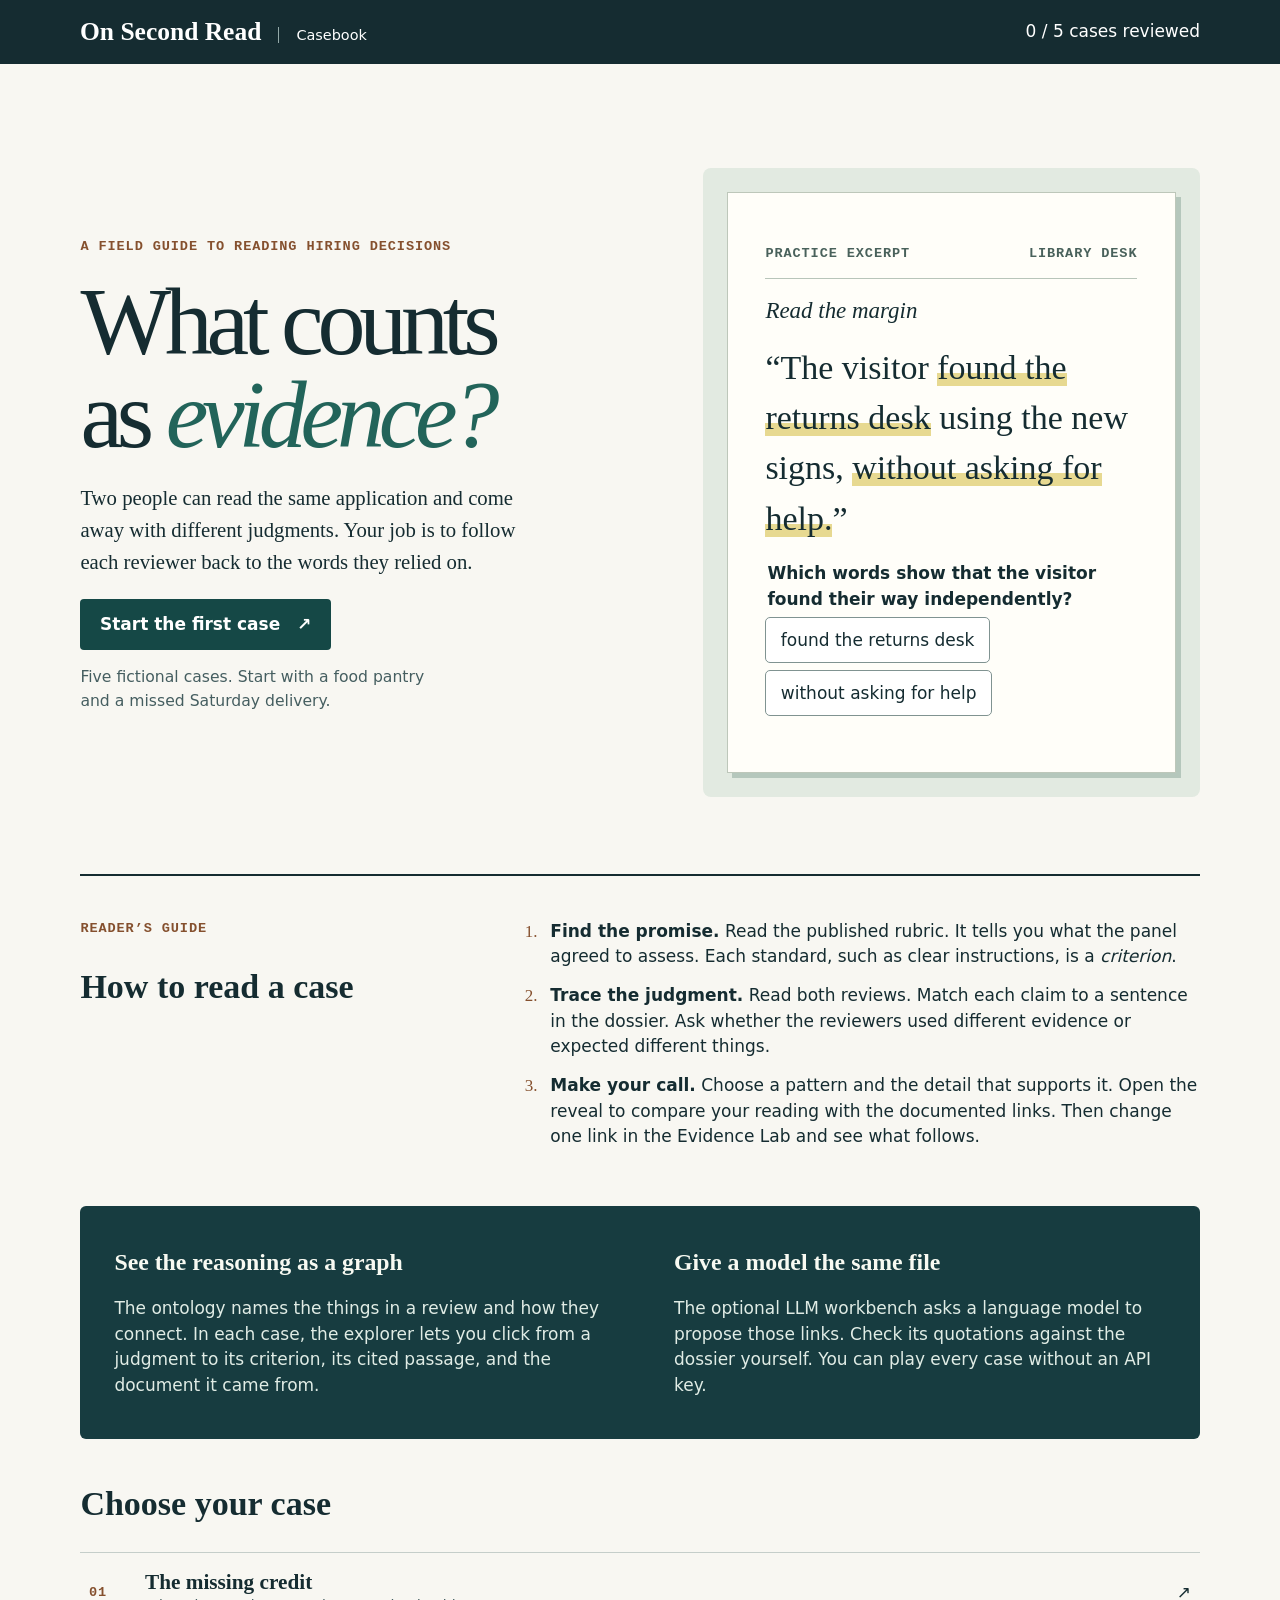
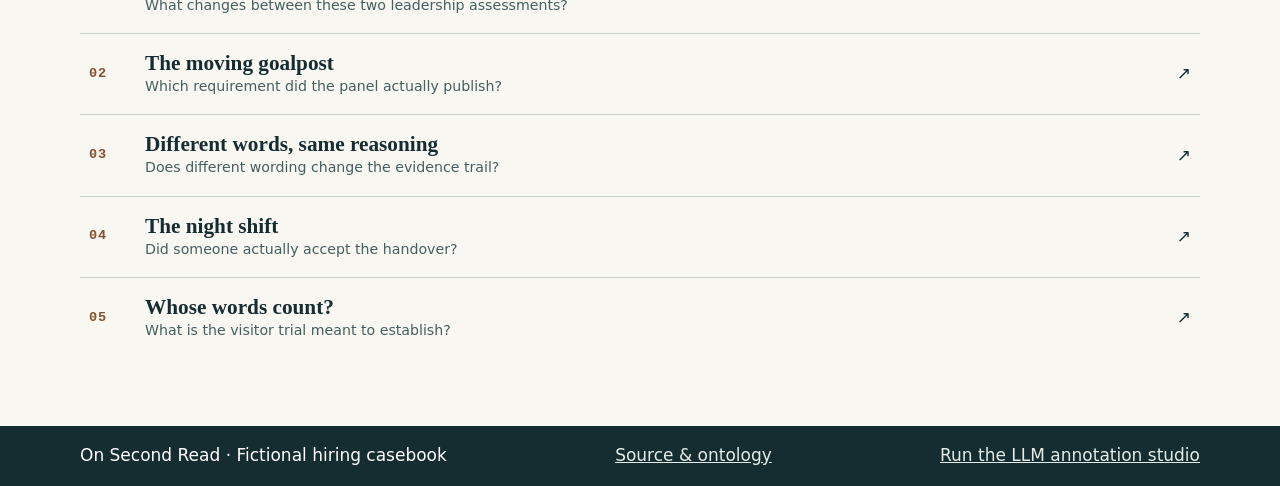
==== commit aac22084: "Guide readers from a library excerpt to a saved reader–model comparison" ====
--- a/docs/index.html
+++ b/docs/index.html
@@ -1,6 +1,7 @@
 <!doctype html><html lang="en"><meta charset="utf-8"><meta name="viewport" content="width=device-width,initial-scale=1"><meta name="theme-color" content="#122d31"><title>On Second Read · Evidence desk</title><style>:root{color-scheme:light;--ink:#152c31;--quiet:#455e60;--line:#c5ceca;--accent:#9b4327;background:#f8f7f2;color:var(--ink);font:17px/1.5 "Source Sans 3",system-ui,sans-serif}*{box-sizing:border-box}body{margin:0}header,footer{background:var(--ink);color:white;padding:1rem max(5vw,calc((100vw - 1120px)/2));display:flex;align-items:center;justify-content:space-between;gap:1rem}.brand{font: bold 1.5rem Georgia,serif}.brand span{font:normal .85rem system-ui;border-left:1px solid #93a9a8;margin-left:1rem;padding-left:1rem}main{max-width:1160px;margin:auto;padding:1.6rem 1.2rem 4rem}nav{display:flex;gap:.5rem;flex-wrap:wrap;border-bottom:1px solid var(--line);padding-bottom:1.3rem}button,select{font:inherit;color:inherit;border:1px solid #809391;border-radius:5px;background:white;padding:.55rem .85rem;cursor:pointer}button:hover,summary:hover{background:#e7ede7}button[aria-current=true],button.primary{color:white;background:#17494c}button:focus-visible,select:focus-visible,summary:focus-visible,a:focus-visible{outline:3px solid #c15c32;outline-offset:3px}h1,h2,h3{line-height:1.15;font-family:Georgia,serif}h1{font-size:clamp(2.4rem,6vw,4.8rem);margin:.25rem 0 .55rem;letter-spacing:-.045em}h2{font-size:1.65rem}h3{font-size:1.15rem}small,.meta{color:var(--quiet)}.meta{font-size:.85rem;font-weight:700;letter-spacing:.07em;text-transform:uppercase}.intro{padding:2rem 0 1rem}.grid{display:grid;grid-template-columns:1fr 1fr;gap:1.2rem}.panel{padding:1.35rem;background:white;border:1px solid var(--line);border-radius:8px;margin-bottom:1rem}.panel h2:first-child{margin-top:0}.note{border-left:3px solid #a96243;background:#f6f3ed;padding:.8rem 1rem;margin:.8rem 0}.note p{margin:.3rem 0}.choice{display:flex;align-items:baseline;gap:.6rem;margin:.5rem 0;border:1px solid var(--line);border-radius:5px;padding:.65rem;cursor:pointer}.choice:has(input:checked){background:#dfebe6;border-color:#38665f}fieldset{margin:0 0 1rem;border:0;padding:0}legend{font-weight:650}input{accent-color:#175457}.feedback{background:#e3ede6;padding:1rem;border-left:4px solid #38755b}.feedback strong{display:block}.controls{display:flex;flex-wrap:wrap;gap:1rem;align-items:end}.controls label{display:grid;gap:.25rem}summary{cursor:pointer;padding:.5rem;font-weight:600}pre{white-space:pre-wrap;overflow-wrap:anywhere;padding:1rem;background:#edf0ed;font-size:.85rem}ol{padding-left:1.5em}li{margin:.45rem 0}.trail{padding:.8rem;border-bottom:1px solid var(--line)}footer a{color:#e5ece6}button:disabled{opacity:.55;cursor:default}@media(max-width:720px){.grid{grid-template-columns:1fr}.brand span{display:none}.panel{padding:1rem}header,footer{padding:1rem}nav button{flex-grow:1}.controls select{max-width:100%}footer{flex-wrap:wrap}}
 .tool-links,.edge{display:flex;align-items:center;gap:1rem;flex-wrap:wrap}.tool-links{padding:.75rem 0}.tool-links a{color:#175457;font-weight:650}.diagram{display:grid;gap:.4rem;margin:1rem 0}.edge span{color:#455e60;font-family:monospace}.edge button:disabled{opacity:1;background:#dcece4}.panel textarea{width:100%;min-height:7rem;padding:.7rem;box-sizing:border-box}.panel input:not([type=radio]){padding:.55rem;font:inherit;max-width:100%}.panel .status{margin:.5rem}#model-tool details{margin:1rem 0}
 [hidden]{display:none!important}.home-link{color:inherit;text-decoration:none}.home-link:hover{text-decoration:underline}.welcome-spread{display:grid;grid-template-columns:1.1fr 1fr;gap:clamp(2rem,6vw,6rem);align-items:center;padding:clamp(2rem,6vw,5rem) 0;border-bottom:2px solid var(--ink)}.kicker,.sheet-head,.folio{font:600 .8rem/1.5 ui-monospace,monospace;letter-spacing:.065em;text-transform:uppercase}.kicker{color:#85502e;margin:0 0 1rem}.welcome-copy h1{max-width:10ch;font:normal clamp(3rem,7.5vw,6.1rem)/.97 Georgia,serif;letter-spacing:-.065em}.welcome-copy h1 em{color:#22645a}.lede{max-width:44ch;font:1.22rem/1.55 Georgia,serif}.start-case{display:inline-flex;gap:1rem;align-items:center;background:#154846;color:#fff;text-decoration:none;border-radius:4px;padding:.75rem 1.15rem;font-weight:650}.start-case:hover{background:#256258}.start-note{max-width:38ch;color:var(--quiet);font-size:.92rem}.paper-stack{padding:1.4rem;background:#e2eae1;border-radius:8px}.paper{position:relative;background:#fffef9;box-shadow:5px 5px 0 #b5c7bc;padding:clamp(1rem,3vw,2.2rem);border:1px solid #bdc7ba}.sheet-head{display:flex;justify-content:space-between;border-bottom:1px solid #b8c5ba;padding-bottom:.8rem;color:#49615b}.paper h2{font:italic 1.35rem Georgia}.paper blockquote{margin:1rem 0;font:normal clamp(1.4rem,2.8vw,2rem)/1.48 Georgia,serif}.paper mark{background:linear-gradient(transparent 65%,#e7d991 65%);color:inherit}.pencil{color:#85502e;font:italic 1.05rem Georgia}.paper details{border-top:1px dashed #b1b9ac;padding-top:.55rem}.reader-guide{display:grid;grid-template-columns:1fr 1.7fr;gap:2rem;padding:2.5rem 0}.reader-guide h2,.contents h2{font-size:2rem}.reader-guide ol{margin:0}.reader-guide li{padding-left:.5rem;margin:0 0 .8rem}.reader-guide li::marker{color:#85502e;font-family:Georgia}.entry-tools{display:grid;grid-template-columns:1fr 1fr;background:#173c40;color:#f8faf2;border-radius:6px}.entry-tools>div{padding:1.4rem 2rem}.entry-tools h2{font-size:1.4rem}.entry-tools p{color:#e0ece5}.contents{padding-top:1rem}.contents a{display:grid;grid-template-columns:2.5rem 1fr auto;gap:.8rem;align-items:center;border-top:1px solid var(--line);padding:1rem .5rem;color:var(--ink);text-decoration:none}.contents a:hover{background:#e7ede7}.contents strong,.contents small{display:block}.contents strong{font:600 1.25rem Georgia}.folio{color:#85502e}@media(max-width:720px){.welcome-spread,.reader-guide,.entry-tools{grid-template-columns:1fr;gap:.7rem}.welcome-spread{gap:1.5rem}.reader-guide{padding:1.5rem 0}.entry-tools>div{padding:.55rem 1.2rem}.paper-stack{padding:.85rem}.contents a{grid-template-columns:1.5rem 1fr auto}}
+#practice-choices button{margin:.3rem .2rem .1rem 0}#practice-choices [aria-pressed=true]{background:#17494c;color:#fff}#practice-result li{margin:.7rem 0}.practice-lab{margin:2rem 0}.practice-lab select,.practice-lab input{max-width:100%}.practice-lab button{margin:.7rem 0}#practice-pair{display:grid;grid-template-columns:1fr 1fr;gap:1rem}@media(max-width:720px){#practice-pair{grid-template-columns:1fr;gap:0}}
 </style>
 <header><a class="brand home-link" href="#home" aria-label="On Second Read introduction">On Second Read<span>Casebook</span></a><div id="progress"></div></header>
 <main><article id="welcome" aria-labelledby="welcome-title">
@@ -16,10 +17,15 @@
 <p class="sheet-head">Practice excerpt <span>Library desk</span></p>
 <h2 id="margin-title">Read the margin</h2>
 <blockquote>“The visitor <mark>found the returns desk</mark> using the new signs, <mark>without asking for help.</mark>”</blockquote>
-<p class="pencil">What does this sentence let you say?</p>
-<details><summary>See a worked interpretation</summary><p>The panel wanted to know whether the directions were clear. This visitor finding the desk unaided supports that judgment. To say the signs work for everyone, we would need more observations.</p></details>
+<fieldset id="practice-choices"><legend>Which words show that the visitor found their way independently?</legend><button data-pick="0">found the returns desk</button> <button data-pick="1">without asking for help</button></fieldset>
+<div id="practice-result" aria-live="polite"></div>
 </div></aside>
 </section>
+<section class="panel practice-lab" id="practice-lab" hidden><h2>Compare your reading with a model</h2><p>Both readers get the same excerpt and question. Your selection stays out of the model prompt.</p>
+<label>Model answer<select id="practice-source"><option value="example">Worked example · Codex</option><option>OpenRouter</option><option>Gemini</option><option>OpenAI</option></select></label>
+<div class="controls" id="practice-live" hidden><label>Model<input id="practice-model"></label><label>Personal API key<input type="password" autocomplete="off" id="practice-key"></label><small>The excerpt and key go directly to the selected provider. Usage is billed to your account.</small></div>
+<button id="practice-compare">Reveal comparison</button><p id="practice-status" role="status"></p>
+<div id="practice-pair"></div><form id="practice-note" hidden><label>Would choosing the other phrase change what you could conclude? Explain in your own words.<textarea required maxlength="3000" name="reflection"></textarea></label><button>Save both readings and my explanation</button></form><details id="practice-history"><summary>Saved comparisons on this device</summary><div></div></details></section>
 <section class="reader-guide" aria-labelledby="how-title"><div><p class="kicker">Reader’s guide</p><h2 id="how-title">How to read a case</h2></div>
 <ol><li><strong>Find the promise.</strong> Read the published rubric. It tells you what the panel agreed to assess. Each standard, such as clear instructions, is a <em>criterion</em>.</li>
 <li><strong>Trace the judgment.</strong> Read both reviews. Match each claim to a sentence in the dossier. Ask whether the reviewers used different evidence or expected different things.</li>
@@ -97,6 +103,16 @@
     const name=provider.value,key=secret.value.trim(),id=model.value.trim();
     if(!key||!id){status.textContent=' Enter a model and a key for '+name+'.';return;}
     const btn=q('.run');btn.disabled=true;provider.disabled=true;status.textContent=' Extracting…';secret.value='';
+    const panel=btn.closest('section'), currentReply=reply;
+    try{
+      const text=await requestModel(name,key,id,system,dossier,schema);
+      if(panel.contains(currentReply)){currentReply.value=text;inspect();status.textContent=' Response received.';}
+    }catch(e){status.textContent=' '+e.message+' You can also use the prompt and paste a response.';}
+    finally{btn.disabled=false;provider.disabled=false;}
+  };
+}
+
+async function requestModel(name,key,id,system,dossier,schema){
     let url,body,headers={'Content-Type':'application/json'};
     if(name==='Gemini'){
       url='https://generativelanguage.googleapis.com/v1beta/models/'+encodeURIComponent(id)+':generateContent';headers['x-goog-api-key']=key;
@@ -106,17 +122,14 @@
       headers.Authorization='Bearer '+key;body={model:id,messages:[{role:'system',content:system},{role:'user',content:dossier}],response_format:{type:'json_schema',json_schema:{name:'judgments',strict:true,schema}}};
       if(name==='OpenRouter')body.provider={require_parameters:true};
     }
-    const panel=btn.closest('section'), currentReply=reply;
-    try{
+
+
       const res=await fetch(url,{method:'POST',headers,body:JSON.stringify(body),redirect:'error',credentials:'omit',signal:AbortSignal.timeout(120000)});
       if(!res.ok)throw Error('HTTP '+res.status+'. Check key, model access and quota.');
       const data=await res.json();
       const text=name==='Gemini'?data.candidates?.[0]?.content?.parts?.filter(p=>!p.thought).map(p=>p.text).join(''):data.choices?.[0]?.message?.content;
       if(!text)throw Error('Provider returned no judgment text.');
-      if(panel.contains(currentReply)){currentReply.value=text;inspect();status.textContent=' Response received.';}
-    }catch(e){status.textContent=' '+e.message+' You can also use the prompt and paste a response.';}
-    finally{btn.disabled=false;provider.disabled=false;}
-  };
+    return text;
 }
 
 const {cases, queries} = JSON.parse(document.querySelector('#data').textContent);
@@ -201,4 +214,88 @@
 nav.onclick=e=>{if(e.target.dataset.case)location.hash=e.target.dataset.case;};
 window.addEventListener('hashchange',()=>{openCase();window.scrollTo(0,0);const heading=document.querySelector(current?'#desk h1':'#welcome-title');heading.tabIndex=-1;heading.focus({preventScroll:true});});
 openCase();
+
+// The worked answer was written by Codex during casebook development.
+function startPractice(){
+  const phrases=['found the returns desk','without asking for help'];
+  const steps=[
+    ['Review → containsJudgment → Judgment','The reviewer concludes that this visitor could use the signs independently.'],
+    ['Judgment → appliesCriterion → Criterion','The standard is clarity: could a visitor follow the directions unaided?'],
+    ['Judgment → cites → Passage','The quoted library observation contains both the outcome and the detail about help.']
+  ];
+  const $=id=>document.getElementById(id);
+  const historyKey='on-second-read.practice.v1';
+  let pick, step, comparison, generation=0, records=[];
+  try{const parsed=JSON.parse(localStorage.getItem(historyKey));if(Array.isArray(parsed))records=parsed;}catch{}
+  function history(){
+    const area=$('practice-history').querySelector('div');
+    area.replaceChildren();
+    for(const r of records){
+      const item=document.createElement('p');
+      item.textContent='You: “'+r.reader+'” · '+r.source+': “'+r.phrase+'” — '+r.reason+' Your reflection: '+r.reflection;
+      area.append(item);
+    }
+    if(!area.children.length)area.textContent='Your saved comparisons will appear here.';
+  }
+  function clearPair(){
+    generation++;comparison=null;$('practice-pair').replaceChildren();$('practice-note').hidden=true;
+    $('practice-note').reset();$('practice-status').textContent='';$('practice-compare').disabled=false;
+  }
+  function graph(){
+    const area=$('practice-result');
+    area.innerHTML='<p>'+ (pick===1?'Yes. Those words tell us the visitor needed no help.':'Those words show that the visitor reached the destination. Someone might still have helped them.')+' Read both phrases together: one establishes arrival, the other establishes independence.</p><ol></ol>';
+    const list=area.querySelector('ol');
+    for(const [link,meaning] of steps.slice(0,step)){
+      const li=document.createElement('li'),strong=document.createElement('strong');strong.textContent=link;li.append(strong,document.createElement('br'),meaning);list.append(li);
+    }
+    if(step<steps.length){
+      const next=document.createElement('button');next.textContent=step?'Reveal next link':'Trace this judgment in the ontology';
+      next.onclick=()=>{step++;graph();};area.append(next);
+    }else{
+      const compare=document.createElement('button');compare.textContent='Compare with a model';compare.onclick=()=>$('practice-source').focus();area.append(compare);
+    }
+  }
+  $('practice-choices').onclick=e=>{
+    if(!e.target.hasAttribute('data-pick'))return;
+    pick=Number(e.target.dataset.pick);step=0;clearPair();graph();
+    for(const b of $('practice-choices').querySelectorAll('button'))b.setAttribute('aria-pressed',String(Number(b.dataset.pick)===pick));
+    $('practice-lab').hidden=false;
+  };
+  $('practice-source').onchange=()=>{
+    clearPair();const source=$('practice-source').value;
+    $('practice-live').hidden=source==='example';$('practice-key').value='';
+    $('practice-model').value=({OpenAI:'gpt-4o-mini',OpenRouter:'openai/gpt-4o-mini',Gemini:'gemini-flash-latest'})[source]||'';
+    $('practice-compare').textContent=source==='example'?'Reveal comparison':'Request model answer';
+  };
+  $('practice-compare').onclick=async()=>{
+    clearPair();const revision=generation,source=$('practice-source').value,id=$('practice-model').value.trim();
+    let phrase=phrases[1],reason='Reaching the desk establishes the outcome. The words about help establish that the visitor reached it independently.',name='Codex · worked example';
+    if(source!=='example'){
+      const key=$('practice-key').value.trim();if(!id||!key){$('practice-status').textContent='Enter a model and key first.';return;}
+      $('practice-key').value='';$('practice-compare').disabled=true;$('practice-status').textContent='Waiting for '+source+'…';
+      try{
+        const schema={type:'object',properties:{phrase:{type:'string',enum:phrases},reason:{type:'string'}},required:['phrase','reason'],additionalProperties:false};
+        const answer=JSON.parse(await requestModel(source,key,id,'Choose the exact phrase that most directly answers the question and explain why. Return JSON matching the schema.',JSON.stringify({excerpt:document.querySelector('.paper blockquote').textContent,question:$('practice-choices').querySelector('legend').textContent,options:phrases}),schema));
+        if(revision!==generation)return;
+        if(!phrases.includes(answer.phrase)||typeof answer.reason!=='string'||!answer.reason.trim())throw Error('Incomplete model answer.');
+        phrase=answer.phrase;reason=answer.reason;name=source+' / '+id;
+      }catch(e){if(revision===generation)$('practice-status').textContent=e.message;return;}
+      finally{if(revision===generation)$('practice-compare').disabled=false;}
+    }
+    comparison={reader:phrases[pick],source:name,phrase,reason};
+    $('practice-status').textContent=phrase===phrases[pick]?'You selected the same phrase.':'You selected different phrases.';
+    for(const [title,body] of [['Your selection',phrases[pick]],[name,phrase+' — '+reason]]){
+      const box=document.createElement('div'),label=document.createElement('strong');box.className='note';label.textContent=title;box.append(label,document.createElement('br'),body);$('practice-pair').append(box);
+    }
+    $('practice-note').hidden=false;
+  };
+  $('practice-note').onsubmit=e=>{
+    e.preventDefault();const reflection=e.target.elements.reflection.value.trim();if(!comparison||!reflection)return;
+    const updated=[{...comparison,reflection},...records];
+    try{localStorage.setItem(historyKey,JSON.stringify(updated));records=updated;history();$('practice-note').hidden=true;$('practice-status').textContent='Comparison saved on this device.';}
+    catch{$('practice-status').textContent='Browser storage is unavailable. Copy your reflection to keep it.';}
+  };
+  history();
+}
+startPractice();
 </script></html>
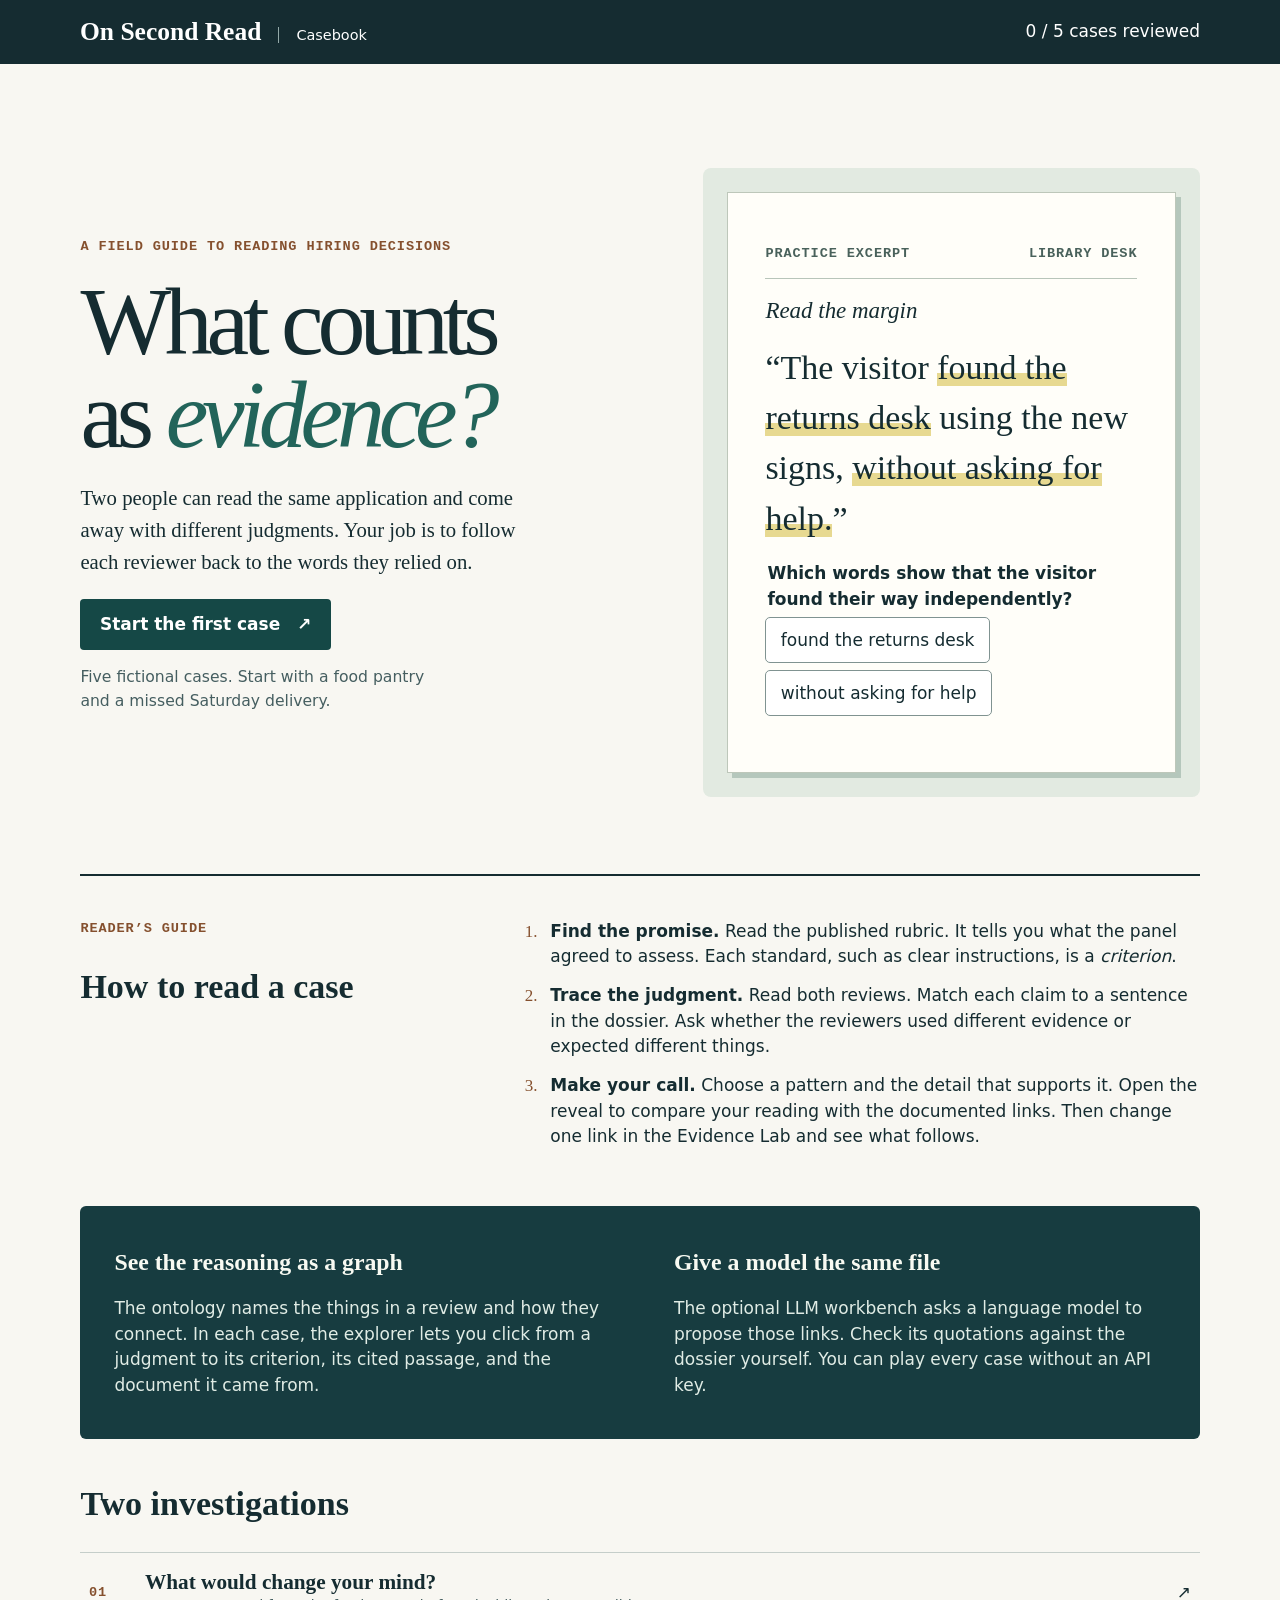
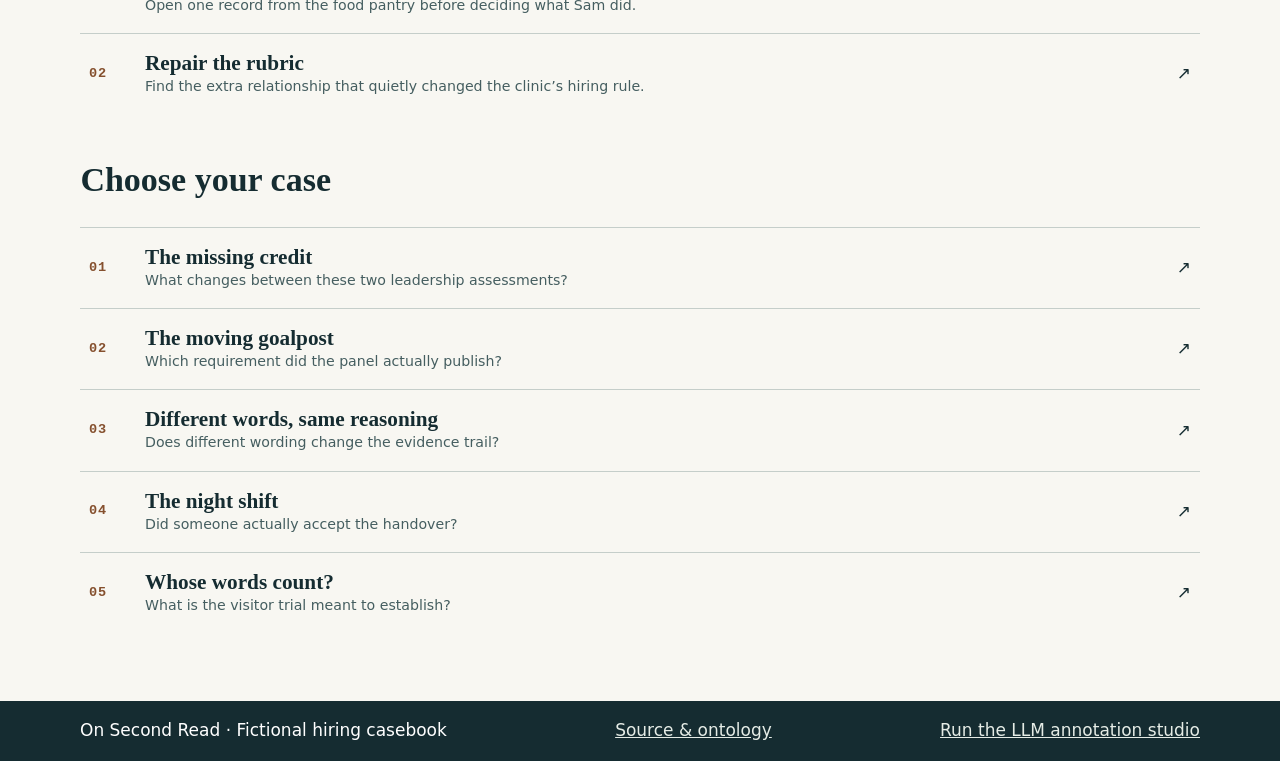
==== commit 1637fd1f: "Add a document-request investigation and a SPARQL-backed graph repair puzzle" ====
--- a/docs/index.html
+++ b/docs/index.html
@@ -31,10 +31,13 @@
 <li><strong>Trace the judgment.</strong> Read both reviews. Match each claim to a sentence in the dossier. Ask whether the reviewers used different evidence or expected different things.</li>
 <li><strong>Make your call.</strong> Choose a pattern and the detail that supports it. Open the reveal to compare your reading with the documented links. Then change one link in the Evidence Lab and see what follows.</li></ol></section>
 <section class="entry-tools"><div><h2>See the reasoning as a graph</h2><p>The ontology names the things in a review and how they connect. In each case, the explorer lets you click from a judgment to its criterion, its cited passage, and the document it came from.</p></div><div><h2>Give a model the same file</h2><p>The optional LLM workbench asks a language model to propose those links. Check its quotations against the dossier yourself. You can play every case without an API key.</p></div></section>
+<section class="contents"><h2>Two investigations</h2>
+<a href="#request-a-document"><span class="folio">01</span><span><strong>What would change your mind?</strong><small>Open one record from the food pantry before deciding what Sam did.</small></span><span>↗</span></a>
+<a href="#repair-the-rubric"><span class="folio">02</span><span><strong>Repair the rubric</strong><small>Find the extra relationship that quietly changed the clinic’s hiring rule.</small></span><span>↗</span></a></section>
 <section class="contents"><h2>Choose your case</h2><div id="contents-list"></div></section>
-</article><div id="investigation" hidden><nav aria-label="Case files" id="cases"></nav><div class="tool-links"><a href="#ontology-tool" id="graph-link">Explore ontology</a><a href="#model-tool" id="model-link">LLM workbench</a></div><article id="desk"></article><section class="panel" id="ontology-tool"></section><section class="panel" id="model-tool"></section></div></main>
+</article><article id="mission" hidden></article><div id="investigation" hidden><nav aria-label="Case files" id="cases"></nav><div class="tool-links"><a href="#ontology-tool" id="graph-link">Explore ontology</a><a href="#model-tool" id="model-link">LLM workbench</a></div><article id="desk"></article><section class="panel" id="ontology-tool"></section><section class="panel" id="model-tool"></section></div></main>
 <footer>On Second Read · Fictional hiring casebook <a href="https://github.com/marouaneoa/On-Second-Read">Source &amp; ontology</a> <a href="https://github.com/marouaneoa/On-Second-Read#annotation-studio">Run the LLM annotation studio</a></footer>
-<script type="application/json" id="data">{"schema": {"type": "object", "properties": {"judgments": {"type": "array", "items": {"type": "object", "properties": {"reviewer": {"type": "string"}, "wording": {"type": "string"}, "criterion": {"type": "string"}, "passage": {"type": "string"}}, "required": ["reviewer", "wording", "criterion", "passage"], "additionalProperties": false}}}, "required": ["judgments"], "additionalProperties": false}, "ontology": "@prefix os: \u003chttps://example.org/on-second-read#> .\n@prefix owl: \u003chttp://www.w3.org/2002/07/owl#> .\n@prefix rdfs: \u003chttp://www.w3.org/2000/01/rdf-schema#> .\n\n\n\u003chttps://example.org/on-second-read> a owl:Ontology ; rdfs:label \"On Second Read\" .\n\nos:Case a owl:Class ; rdfs:comment \"One authored hiring scenario with a complete rubric.\" .\n\nos:Review a owl:Class ; rdfs:comment \"One reviewer\u2019s evaluation within a case.\" .\n\nos:Judgment a owl:Class ; rdfs:comment \"One assessment connecting a criterion to cited evidence.\" .\n\nos:Criterion a owl:Class ; rdfs:comment \"A dimension on which work is evaluated.\" .\n\nos:Passage a owl:Class ; rdfs:comment \"An identifiable excerpt of a document.\" .\n\nos:Document a owl:Class ; rdfs:comment \"A source containing passages.\" .\n\nos:hasReview a owl:ObjectProperty ; rdfs:domain os:Case ; rdfs:range os:Review .\n\nos:listsCriterion a owl:ObjectProperty ; rdfs:domain os:Case ; rdfs:range os:Criterion .\n\nos:containsJudgment a owl:ObjectProperty ; rdfs:domain os:Review ; rdfs:range os:Judgment .\n\nos:appliesCriterion a owl:ObjectProperty ; rdfs:domain os:Judgment ; rdfs:range os:Criterion .\n\nos:cites a owl:ObjectProperty ; rdfs:domain os:Judgment ; rdfs:range os:Passage .\n\nos:partOf a owl:ObjectProperty ; rdfs:domain os:Passage ; rdfs:range os:Document .\n\nos:wording a owl:DatatypeProperty ; rdfs:domain os:Judgment ; rdfs:range \u003chttp://www.w3.org/2001/XMLSchema#string> .\n\nos:quote a owl:DatatypeProperty ; rdfs:domain os:Passage ; rdfs:range \u003chttp://www.w3.org/2001/XMLSchema#string> .\n", "cases": [{"views": {"Vocabulary": {"nodes": {"Case": ["Case", "One authored hiring scenario with a complete rubric."], "Criterion": ["Criterion", "A dimension on which work is evaluated."], "Document": ["Document", "A source containing passages."], "Judgment": ["Judgment", "One assessment connecting a criterion to cited evidence."], "Passage": ["Passage", "An identifiable excerpt of a document."], "Review": ["Review", "One reviewer\u2019s evaluation within a case."]}, "edges": [["Case", "hasReview", "Review"], ["Case", "listsCriterion", "Criterion"], ["Judgment", "appliesCriterion", "Criterion"], ["Judgment", "cites", "Passage"], ["Passage", "partOf", "Document"], ["Review", "containsJudgment", "Judgment"]]}, "Case evidence": {"nodes": {"case": ["The missing credit", "Case"], "criterion": ["Leadership", "Criterion"], "d1": ["Dossier cover", "Document"], "d2": ["Project diary", "Document"], "jA": ["Judgment A", "The cover gives me someone to contact and tells me the delivery finished. I can see that Sam was named lead. I would leave the delegation box open because this page never tells me what Sam asked another person to do."], "jB": ["Judgment B", "I can fill in the delegation box from the diary. Sam assigned two different jobs, noticed that people were duplicating work and changed one assignment. Those are observable decisions about the team."], "p1": ["Dossier cover excerpt", "Saturday delivery team. Project lead: Sam Reed. The funder asked for one contact for questions about expenses, so this cover sheet names one person. The team delivered eighteen boxes before noon. The space beneath the contact name lists the total cost and the number of households served."], "p2": ["Project diary excerpt", "At eight, Sam gave Jo the route list and asked Eli to check the boxes against it. When a driver missed the handoff, both volunteers started calling the same households. Sam stopped the duplicate calls, reassigned Eli to the loading bay and stayed with Jo until each household had a new delivery time."], "reviewA": ["Reviewer A", "Review"], "reviewB": ["Reviewer B", "Review"]}, "edges": [["case", "hasReview", "reviewA"], ["case", "hasReview", "reviewB"], ["case", "listsCriterion", "criterion"], ["jA", "appliesCriterion", "criterion"], ["jA", "cites", "p1"], ["jB", "appliesCriterion", "criterion"], ["jB", "cites", "p2"], ["p1", "partOf", "d1"], ["p2", "partOf", "d2"], ["reviewA", "containsJudgment", "jA"], ["reviewB", "containsJudgment", "jB"]]}}, "guide": {"context": "Sam Reed is applying to coordinate volunteers at a neighbourhood food pantry. At the end of the interview the panel receives two pages about a Saturday delivery Sam organised. The first is a cover sheet for the funder. The second is an entry the volunteers wrote after the shift. Both reviewers have both pages. Each has been asked to cite the one page that best explains their assessment.", "rule": "Leadership means giving people clear responsibilities and adjusting the plan when something goes wrong. You are deciding whether the panel has evidence of those actions.", "walk": "Start with the cover. A contact name tells Reviewer A whom to call. It leaves the division of work unanswered. Now read the diary verbs: gave, asked, reassigned. Reviewer B can point to the very actions A wanted to see. Both used the same leadership standard. A change of source explains the different strength of their judgments."}, "id": "missing-credit", "title": "The missing credit", "rubric": "Leadership", "reviews": ["The cover gives me someone to contact and tells me the delivery finished. I can see that Sam was named lead. I would leave the delegation box open because this page never tells me what Sam asked another person to do.", "I can fill in the delegation box from the diary. Sam assigned two different jobs, noticed that people were duplicating work and changed one assignment. Those are observable decisions about the team."], "passages": {"p1": {"source": "Dossier cover", "text": "Saturday delivery team. Project lead: Sam Reed. The funder asked for one contact for questions about expenses, so this cover sheet names one person. The team delivered eighteen boxes before noon. The space beneath the contact name lists the total cost and the number of households served.", "original": true}, "p2": {"source": "Project diary", "text": "At eight, Sam gave Jo the route list and asked Eli to check the boxes against it. When a driver missed the handoff, both volunteers started calling the same households. Sam stopped the duplicate calls, reassigned Eli to the loading bay and stayed with Jo until each household had a new delivery time.", "original": true}}, "criteria": {"criterion": "Leadership", "extra": "Prior management experience"}, "base": ["p2", "criterion"], "answer": 1, "variants": {"p1|criterion": [[["Reviewer A", "Leadership", "p1", "Saturday delivery team. Project lead: Sam Reed. The funder asked for one contact for questions about expenses, so this cover sheet names one person. The team delivered eighteen boxes before noon. The space beneath the contact name lists the total cost and the number of households served.", "Dossier cover"], ["Reviewer B", "Leadership", "p1", "Saturday delivery team. Project lead: Sam Reed. The funder asked for one contact for questions about expenses, so this cover sheet names one person. The team delivered eighteen boxes before noon. The space beneath the contact name lists the total cost and the number of households served.", "Dossier cover"]], [], [], [["jA", "jB"]]], "p1|extra": [[["Reviewer A", "Leadership", "p1", "Saturday delivery team. Project lead: Sam Reed. The funder asked for one contact for questions about expenses, so this cover sheet names one person. The team delivered eighteen boxes before noon. The space beneath the contact name lists the total cost and the number of households served.", "Dossier cover"], ["Reviewer B", "Prior management experience", "p1", "Saturday delivery team. Project lead: Sam Reed. The funder asked for one contact for questions about expenses, so this cover sheet names one person. The team delivered eighteen boxes before noon. The space beneath the contact name lists the total cost and the number of households served.", "Dossier cover"]], [], [["jB", "extra"]], []], "p2|criterion": [[["Reviewer A", "Leadership", "p1", "Saturday delivery team. Project lead: Sam Reed. The funder asked for one contact for questions about expenses, so this cover sheet names one person. The team delivered eighteen boxes before noon. The space beneath the contact name lists the total cost and the number of households served.", "Dossier cover"], ["Reviewer B", "Leadership", "p2", "At eight, Sam gave Jo the route list and asked Eli to check the boxes against it. When a driver missed the handoff, both volunteers started calling the same households. Sam stopped the duplicate calls, reassigned Eli to the loading bay and stayed with Jo until each household had a new delivery time.", "Project diary"]], [["jA", "jB"]], [], []], "p2|extra": [[["Reviewer A", "Leadership", "p1", "Saturday delivery team. Project lead: Sam Reed. The funder asked for one contact for questions about expenses, so this cover sheet names one person. The team delivered eighteen boxes before noon. The space beneath the contact name lists the total cost and the number of households served.", "Dossier cover"], ["Reviewer B", "Prior management experience", "p2", "At eight, Sam gave Jo the route list and asked Eli to check the boxes against it. When a driver missed the handoff, both volunteers started calling the same households. Sam stopped the duplicate calls, reassigned Eli to the loading bay and stayed with Jo until each household had a new delivery time.", "Project diary"]], [], [["jB", "extra"]], []]}, "question": "What would you show Reviewer A before the panel finalises the leadership assessment?", "turtle": "@prefix os: \u003chttps://example.org/on-second-read#> .\n@prefix owl: \u003chttp://www.w3.org/2002/07/owl#> .\n@prefix rdfs: \u003chttp://www.w3.org/2000/01/rdf-schema#> .\n@prefix : \u003chttps://example.org/on-second-read/missing-credit#> .\n\n:case a owl:NamedIndividual, os:Case ;\n    rdfs:label \"The missing credit\" ; os:listsCriterion :criterion ; os:hasReview :reviewA, :reviewB .\n\n:criterion a owl:NamedIndividual, os:Criterion ;\n    rdfs:label \"Leadership\" .\n\n:d1 a owl:NamedIndividual, os:Document ;\n    rdfs:label \"Dossier cover\" .\n\n:p1 a owl:NamedIndividual, os:Passage ;\n    rdfs:label \"Dossier cover excerpt\" ; os:partOf :d1 ; os:quote \"Saturday delivery team. Project lead: Sam Reed. The funder asked for one contact for questions about expenses, so this cover sheet names one person. The team delivered eighteen boxes before noon. The space beneath the contact name lists the total cost and the number of households served.\" .\n\n:d2 a owl:NamedIndividual, os:Document ;\n    rdfs:label \"Project diary\" .\n\n:p2 a owl:NamedIndividual, os:Passage ;\n    rdfs:label \"Project diary excerpt\" ; os:partOf :d2 ; os:quote \"At eight, Sam gave Jo the route list and asked Eli to check the boxes against it. When a driver missed the handoff, both volunteers started calling the same households. Sam stopped the duplicate calls, reassigned Eli to the loading bay and stayed with Jo until each household had a new delivery time.\" .\n\n:reviewA a owl:NamedIndividual, os:Review ;\n    rdfs:label \"Reviewer A\" ; os:containsJudgment :jA .\n\n:jA a owl:NamedIndividual, os:Judgment ;\n    rdfs:label \"Judgment A\" ; os:wording \"The cover gives me someone to contact and tells me the delivery finished. I can see that Sam was named lead. I would leave the delegation box open because this page never tells me what Sam asked another person to do.\" ; os:cites :p1 ; os:appliesCriterion :criterion .\n\n:reviewB a owl:NamedIndividual, os:Review ;\n    rdfs:label \"Reviewer B\" ; os:containsJudgment :jB .\n\n:jB a owl:NamedIndividual, os:Judgment ;\n    rdfs:label \"Judgment B\" ; os:wording \"I can fill in the delegation box from the diary. Sam assigned two different jobs, noticed that people were duplicating work and changed one assignment. Those are observable decisions about the team.\" ; os:cites :p2 ; os:appliesCriterion :criterion .\n"}, {"views": {"Vocabulary": {"nodes": {"Case": ["Case", "One authored hiring scenario with a complete rubric."], "Criterion": ["Criterion", "A dimension on which work is evaluated."], "Document": ["Document", "A source containing passages."], "Judgment": ["Judgment", "One assessment connecting a criterion to cited evidence."], "Passage": ["Passage", "An identifiable excerpt of a document."], "Review": ["Review", "One reviewer\u2019s evaluation within a case."]}, "edges": [["Case", "hasReview", "Review"], ["Case", "listsCriterion", "Criterion"], ["Judgment", "appliesCriterion", "Criterion"], ["Judgment", "cites", "Passage"], ["Passage", "partOf", "Document"], ["Review", "containsJudgment", "Judgment"]]}, "Case evidence": {"nodes": {"case": ["The moving goalpost", "Case"], "criterion": ["Delivery", "Criterion"], "extra": ["Prior management experience", "Criterion"], "d1": ["Launch report", "Document"], "jA": ["Judgment A", "I checked the promise at the top of the report against the sign-off at the bottom. Staff could perform both tasks on Friday. That gives me a concrete reason to credit Alex for delivery."], "jB": ["Judgment B", "The report shows three contributors but never says anyone reported to Alex. Before I award a positive assessment, I want evidence that Alex previously held a management position with direct reports."], "p1": ["Launch report excerpt", "The clinic and Alex agreed that reception staff would be able to book and cancel visits by Friday afternoon. Alex split the work with two colleagues. On Thursday reception tried both tasks with sample appointments. On Friday at noon the clinic manager signed off and staff began using the service. The report lists everyone as a project contributor."], "reviewA": ["Reviewer A", "Review"], "reviewB": ["Reviewer B", "Review"]}, "edges": [["case", "hasReview", "reviewA"], ["case", "hasReview", "reviewB"], ["case", "listsCriterion", "criterion"], ["jA", "appliesCriterion", "criterion"], ["jA", "cites", "p1"], ["jB", "appliesCriterion", "extra"], ["jB", "cites", "p1"], ["p1", "partOf", "d1"], ["reviewA", "containsJudgment", "jA"], ["reviewB", "containsJudgment", "jB"]]}}, "guide": {"context": "Alex is interviewing to run small software releases for a community clinic. Before seeing any applications, the panel wrote down what would count as success in this exercise. The chair now asks two reviewers to evaluate a booking-system launch. Alex has supplied the same signed launch report to both of them.", "rule": "Delivery means getting the agreed service into use by the promised date. For this exercise that is the complete published requirement.", "walk": "Follow both citations and you land on the same launch report. The difference appears when you ask what would satisfy each reviewer. A wants evidence of a working service by Friday and finds it. B wants a previous management position. Even a perfectly delivered release could fail that second test. The published rubric gives the panel grounds to ask B to justify introducing it."}, "id": "moving-goalpost", "title": "The moving goalpost", "rubric": "Delivery", "reviews": ["I checked the promise at the top of the report against the sign-off at the bottom. Staff could perform both tasks on Friday. That gives me a concrete reason to credit Alex for delivery.", "The report shows three contributors but never says anyone reported to Alex. Before I award a positive assessment, I want evidence that Alex previously held a management position with direct reports."], "passages": {"p1": {"source": "Launch report", "text": "The clinic and Alex agreed that reception staff would be able to book and cancel visits by Friday afternoon. Alex split the work with two colleagues. On Thursday reception tried both tasks with sample appointments. On Friday at noon the clinic manager signed off and staff began using the service. The report lists everyone as a project contributor.", "original": true}, "practicePassage": {"source": "Hypothetical submission receipt", "text": "The candidate submitted the work on schedule.", "original": false}}, "criteria": {"criterion": "Delivery", "extra": "Prior management experience"}, "base": ["p1", "extra"], "answer": 2, "variants": {"p1|criterion": [[["Reviewer A", "Delivery", "p1", "The clinic and Alex agreed that reception staff would be able to book and cancel visits by Friday afternoon. Alex split the work with two colleagues. On Thursday reception tried both tasks with sample appointments. On Friday at noon the clinic manager signed off and staff began using the service. The report lists everyone as a project contributor.", "Launch report"], ["Reviewer B", "Delivery", "p1", "The clinic and Alex agreed that reception staff would be able to book and cancel visits by Friday afternoon. Alex split the work with two colleagues. On Thursday reception tried both tasks with sample appointments. On Friday at noon the clinic manager signed off and staff began using the service. The report lists everyone as a project contributor.", "Launch report"]], [], [], [["jA", "jB"]]], "p1|extra": [[["Reviewer A", "Delivery", "p1", "The clinic and Alex agreed that reception staff would be able to book and cancel visits by Friday afternoon. Alex split the work with two colleagues. On Thursday reception tried both tasks with sample appointments. On Friday at noon the clinic manager signed off and staff began using the service. The report lists everyone as a project contributor.", "Launch report"], ["Reviewer B", "Prior management experience", "p1", "The clinic and Alex agreed that reception staff would be able to book and cancel visits by Friday afternoon. Alex split the work with two colleagues. On Thursday reception tried both tasks with sample appointments. On Friday at noon the clinic manager signed off and staff began using the service. The report lists everyone as a project contributor.", "Launch report"]], [], [["jB", "extra"]], []], "practicePassage|criterion": [[["Reviewer A", "Delivery", "p1", "The clinic and Alex agreed that reception staff would be able to book and cancel visits by Friday afternoon. Alex split the work with two colleagues. On Thursday reception tried both tasks with sample appointments. On Friday at noon the clinic manager signed off and staff began using the service. The report lists everyone as a project contributor.", "Launch report"], ["Reviewer B", "Delivery", "practicePassage", "The candidate submitted the work on schedule.", "Hypothetical submission receipt"]], [["jA", "jB"]], [], []], "practicePassage|extra": [[["Reviewer A", "Delivery", "p1", "The clinic and Alex agreed that reception staff would be able to book and cancel visits by Friday afternoon. Alex split the work with two colleagues. On Thursday reception tried both tasks with sample appointments. On Friday at noon the clinic manager signed off and staff began using the service. The report lists everyone as a project contributor.", "Launch report"], ["Reviewer B", "Prior management experience", "practicePassage", "The candidate submitted the work on schedule.", "Hypothetical submission receipt"]], [], [["jB", "extra"]], []]}, "question": "What should the chair ask before using Reviewer B\u2019s requirement to compare applicants?", "turtle": "@prefix os: \u003chttps://example.org/on-second-read#> .\n@prefix owl: \u003chttp://www.w3.org/2002/07/owl#> .\n@prefix rdfs: \u003chttp://www.w3.org/2000/01/rdf-schema#> .\n@prefix : \u003chttps://example.org/on-second-read/moving-goalpost#> .\n\n:case a owl:NamedIndividual, os:Case ;\n    rdfs:label \"The moving goalpost\" ; os:listsCriterion :criterion ; os:hasReview :reviewA, :reviewB .\n\n:criterion a owl:NamedIndividual, os:Criterion ;\n    rdfs:label \"Delivery\" .\n\n:extra a owl:NamedIndividual, os:Criterion ;\n    rdfs:label \"Prior management experience\" .\n\n:d1 a owl:NamedIndividual, os:Document ;\n    rdfs:label \"Launch report\" .\n\n:p1 a owl:NamedIndividual, os:Passage ;\n    rdfs:label \"Launch report excerpt\" ; os:partOf :d1 ; os:quote \"The clinic and Alex agreed that reception staff would be able to book and cancel visits by Friday afternoon. Alex split the work with two colleagues. On Thursday reception tried both tasks with sample appointments. On Friday at noon the clinic manager signed off and staff began using the service. The report lists everyone as a project contributor.\" .\n\n:reviewA a owl:NamedIndividual, os:Review ;\n    rdfs:label \"Reviewer A\" ; os:containsJudgment :jA .\n\n:jA a owl:NamedIndividual, os:Judgment ;\n    rdfs:label \"Judgment A\" ; os:wording \"I checked the promise at the top of the report against the sign-off at the bottom. Staff could perform both tasks on Friday. That gives me a concrete reason to credit Alex for delivery.\" ; os:cites :p1 ; os:appliesCriterion :criterion .\n\n:reviewB a owl:NamedIndividual, os:Review ;\n    rdfs:label \"Reviewer B\" ; os:containsJudgment :jB .\n\n:jB a owl:NamedIndividual, os:Judgment ;\n    rdfs:label \"Judgment B\" ; os:wording \"The report shows three contributors but never says anyone reported to Alex. Before I award a positive assessment, I want evidence that Alex previously held a management position with direct reports.\" ; os:cites :p1 ; os:appliesCriterion :extra .\n"}, {"views": {"Vocabulary": {"nodes": {"Case": ["Case", "One authored hiring scenario with a complete rubric."], "Criterion": ["Criterion", "A dimension on which work is evaluated."], "Document": ["Document", "A source containing passages."], "Judgment": ["Judgment", "One assessment connecting a criterion to cited evidence."], "Passage": ["Passage", "An identifiable excerpt of a document."], "Review": ["Review", "One reviewer\u2019s evaluation within a case."]}, "edges": [["Case", "hasReview", "Review"], ["Case", "listsCriterion", "Criterion"], ["Judgment", "appliesCriterion", "Criterion"], ["Judgment", "cites", "Passage"], ["Passage", "partOf", "Document"], ["Review", "containsJudgment", "Judgment"]]}, "Case evidence": {"nodes": {"case": ["Different words, same reasoning", "Case"], "criterion": ["Verification", "Criterion"], "d1": ["Release notebook", "Document"], "jA": ["Judgment A", "The recorded replay verifies the fix. Noor first reproduced the loss of the second loan and then showed that the regression test passed on the repaired version. I can follow the sequence in the notebook."], "jB": ["Judgment B", "I wanted to know whether the other book would still be there after a mistaken second return. Noor tried that very mistake before and after the repair and wrote down both results. That answers my verification question."], "p1": ["Release notebook excerpt", "I made a test account with two books on loan. On the old version I returned the first book twice. Both loans disappeared. I repeated those exact steps with the fix installed. The second book stayed on the account. I saved the steps as a regression test, a check we can run again after future changes."], "reviewA": ["Reviewer A", "Review"], "reviewB": ["Reviewer B", "Review"]}, "edges": [["case", "hasReview", "reviewA"], ["case", "hasReview", "reviewB"], ["case", "listsCriterion", "criterion"], ["jA", "appliesCriterion", "criterion"], ["jA", "cites", "p1"], ["jB", "appliesCriterion", "criterion"], ["jB", "cites", "p1"], ["p1", "partOf", "d1"], ["reviewA", "containsJudgment", "jA"], ["reviewB", "containsJudgment", "jB"]]}}, "guide": {"context": "Noor maintains software for a library. Returning the same book twice used to remove a second, unrelated loan from the reader\u2019s account. Noor submitted a fix. Two reviewers on a hiring panel read the release notebook to decide whether Noor checked the change carefully enough. One reviewer writes like a developer and the other writes for library staff.", "rule": "Verification means recreating the original failure and recording what happens after the repair. In this case a replay means repeating the same sequence of actions with a test account.", "walk": "Translate \u201cregression test\u201d into the library scene: try the mistaken return again and check the other book. That is exactly the check the second reviewer describes. Both judgments point to the same notebook entry and the same verification requirement. You can establish that overlap even though the reviewers use different words. Their overall hiring recommendations remain unknown."}, "id": "same-reasoning", "title": "Different words, same reasoning", "rubric": "Verification", "reviews": ["The recorded replay verifies the fix. Noor first reproduced the loss of the second loan and then showed that the regression test passed on the repaired version. I can follow the sequence in the notebook.", "I wanted to know whether the other book would still be there after a mistaken second return. Noor tried that very mistake before and after the repair and wrote down both results. That answers my verification question."], "passages": {"p1": {"source": "Release notebook", "text": "I made a test account with two books on loan. On the old version I returned the first book twice. Both loans disappeared. I repeated those exact steps with the fix installed. The second book stayed on the account. I saved the steps as a regression test, a check we can run again after future changes.", "original": true}, "practicePassage": {"source": "Hypothetical submission receipt", "text": "The candidate submitted the work on schedule.", "original": false}}, "criteria": {"criterion": "Verification", "extra": "Prior management experience"}, "base": ["p1", "criterion"], "answer": 3, "variants": {"p1|criterion": [[["Reviewer A", "Verification", "p1", "I made a test account with two books on loan. On the old version I returned the first book twice. Both loans disappeared. I repeated those exact steps with the fix installed. The second book stayed on the account. I saved the steps as a regression test, a check we can run again after future changes.", "Release notebook"], ["Reviewer B", "Verification", "p1", "I made a test account with two books on loan. On the old version I returned the first book twice. Both loans disappeared. I repeated those exact steps with the fix installed. The second book stayed on the account. I saved the steps as a regression test, a check we can run again after future changes.", "Release notebook"]], [], [], [["jA", "jB"]]], "p1|extra": [[["Reviewer A", "Verification", "p1", "I made a test account with two books on loan. On the old version I returned the first book twice. Both loans disappeared. I repeated those exact steps with the fix installed. The second book stayed on the account. I saved the steps as a regression test, a check we can run again after future changes.", "Release notebook"], ["Reviewer B", "Prior management experience", "p1", "I made a test account with two books on loan. On the old version I returned the first book twice. Both loans disappeared. I repeated those exact steps with the fix installed. The second book stayed on the account. I saved the steps as a regression test, a check we can run again after future changes.", "Release notebook"]], [], [["jB", "extra"]], []], "practicePassage|criterion": [[["Reviewer A", "Verification", "p1", "I made a test account with two books on loan. On the old version I returned the first book twice. Both loans disappeared. I repeated those exact steps with the fix installed. The second book stayed on the account. I saved the steps as a regression test, a check we can run again after future changes.", "Release notebook"], ["Reviewer B", "Verification", "practicePassage", "The candidate submitted the work on schedule.", "Hypothetical submission receipt"]], [["jA", "jB"]], [], []], "practicePassage|extra": [[["Reviewer A", "Verification", "p1", "I made a test account with two books on loan. On the old version I returned the first book twice. Both loans disappeared. I repeated those exact steps with the fix installed. The second book stayed on the account. I saved the steps as a regression test, a check we can run again after future changes.", "Release notebook"], ["Reviewer B", "Prior management experience", "practicePassage", "The candidate submitted the work on schedule.", "Hypothetical submission receipt"]], [], [["jB", "extra"]], []]}, "question": "Which words would you highlight to show a librarian what the developer means by a replay?", "turtle": "@prefix os: \u003chttps://example.org/on-second-read#> .\n@prefix owl: \u003chttp://www.w3.org/2002/07/owl#> .\n@prefix rdfs: \u003chttp://www.w3.org/2000/01/rdf-schema#> .\n@prefix : \u003chttps://example.org/on-second-read/same-reasoning#> .\n\n:case a owl:NamedIndividual, os:Case ;\n    rdfs:label \"Different words, same reasoning\" ; os:listsCriterion :criterion ; os:hasReview :reviewA, :reviewB .\n\n:criterion a owl:NamedIndividual, os:Criterion ;\n    rdfs:label \"Verification\" .\n\n:d1 a owl:NamedIndividual, os:Document ;\n    rdfs:label \"Release notebook\" .\n\n:p1 a owl:NamedIndividual, os:Passage ;\n    rdfs:label \"Release notebook excerpt\" ; os:partOf :d1 ; os:quote \"I made a test account with two books on loan. On the old version I returned the first book twice. Both loans disappeared. I repeated those exact steps with the fix installed. The second book stayed on the account. I saved the steps as a regression test, a check we can run again after future changes.\" .\n\n:reviewA a owl:NamedIndividual, os:Review ;\n    rdfs:label \"Reviewer A\" ; os:containsJudgment :jA .\n\n:jA a owl:NamedIndividual, os:Judgment ;\n    rdfs:label \"Judgment A\" ; os:wording \"The recorded replay verifies the fix. Noor first reproduced the loss of the second loan and then showed that the regression test passed on the repaired version. I can follow the sequence in the notebook.\" ; os:cites :p1 ; os:appliesCriterion :criterion .\n\n:reviewB a owl:NamedIndividual, os:Review ;\n    rdfs:label \"Reviewer B\" ; os:containsJudgment :jB .\n\n:jB a owl:NamedIndividual, os:Judgment ;\n    rdfs:label \"Judgment B\" ; os:wording \"I wanted to know whether the other book would still be there after a mistaken second return. Noor tried that very mistake before and after the repair and wrote down both results. That answers my verification question.\" ; os:cites :p1 ; os:appliesCriterion :criterion .\n"}, {"views": {"Vocabulary": {"nodes": {"Case": ["Case", "One authored hiring scenario with a complete rubric."], "Criterion": ["Criterion", "A dimension on which work is evaluated."], "Document": ["Document", "A source containing passages."], "Judgment": ["Judgment", "One assessment connecting a criterion to cited evidence."], "Passage": ["Passage", "An identifiable excerpt of a document."], "Review": ["Review", "One reviewer\u2019s evaluation within a case."]}, "edges": [["Case", "hasReview", "Review"], ["Case", "listsCriterion", "Criterion"], ["Judgment", "appliesCriterion", "Criterion"], ["Judgment", "cites", "Passage"], ["Passage", "partOf", "Document"], ["Review", "containsJudgment", "Judgment"]]}, "Case evidence": {"nodes": {"case": ["The night shift", "Case"], "criterion": ["Safe handover", "Criterion"], "d1": ["Outgoing shift message", "Document"], "d2": ["Morning receipt", "Document"], "jA": ["Judgment A", "From the outgoing message I know Leila identified the hazard. The empty name line leaves me wondering whether anybody actually took over. I would ask for a receipt before giving full credit for the handover."], "jB": ["Judgment B", "The morning receipt closes that gap for me. The technician repeated the instruction to Leila and signed for the cable test. I can identify the person who accepted responsibility and the equipment they discussed."], "p1": ["Outgoing shift message excerpt", "I placed a red tag on lamp four and switched its circuit off. My message to the morning crew said to leave that lamp isolated until someone tested the cable. I sent the message to the shared shift phone at midnight. I left the line for the receiving technician\u2019s name blank because nobody had arrived."], "p2": ["Morning receipt excerpt", "At six I read Leila\u2019s message on the shift phone. I called her and repeated the lamp number and the instruction to leave its power off. She confirmed both details. I entered my name as the person responsible for testing the cable and told the stage manager to use lamp five instead."], "reviewA": ["Reviewer A", "Review"], "reviewB": ["Reviewer B", "Review"]}, "edges": [["case", "hasReview", "reviewA"], ["case", "hasReview", "reviewB"], ["case", "listsCriterion", "criterion"], ["jA", "appliesCriterion", "criterion"], ["jA", "cites", "p1"], ["jB", "appliesCriterion", "criterion"], ["jB", "cites", "p2"], ["p1", "partOf", "d1"], ["p2", "partOf", "d2"], ["reviewA", "containsJudgment", "jA"], ["reviewB", "containsJudgment", "jB"]]}}, "guide": {"context": "Leila is applying to supervise evening maintenance at a theatre. An evening supervisor sometimes leaves before the morning crew arrives, so a repair may cross two shifts. The panel asks how Leila handled a faulty light above the stage. The file includes a message written at midnight and a record completed by the incoming technician.", "rule": "A safe handover requires the next worker to know which equipment is unsafe and who will take responsibility. Look for what the outgoing worker communicated and what the incoming worker understood.", "walk": "Put the two records in time order. At midnight the blank line genuinely leaves a question. At six the named technician answers it. The reviewers are using the same safety requirement at different points along the paper trail. An unanswered question in the earlier record is compatible with a completed handover in the later one.", "brief": ["Did someone actually accept the handover?", "Which detail resolves the first reviewer\u2019s question?", ["The red tag had a colour.", "The next technician repeated the instruction and signed for the test.", "The theatre had a spare lamp."], 1, "The receipt records acceptance."]}, "id": "the-night-shift", "title": "The night shift", "rubric": "Safe handover", "reviews": ["From the outgoing message I know Leila identified the hazard. The empty name line leaves me wondering whether anybody actually took over. I would ask for a receipt before giving full credit for the handover.", "The morning receipt closes that gap for me. The technician repeated the instruction to Leila and signed for the cable test. I can identify the person who accepted responsibility and the equipment they discussed."], "passages": {"p1": {"source": "Outgoing shift message", "text": "I placed a red tag on lamp four and switched its circuit off. My message to the morning crew said to leave that lamp isolated until someone tested the cable. I sent the message to the shared shift phone at midnight. I left the line for the receiving technician\u2019s name blank because nobody had arrived.", "original": true}, "p2": {"source": "Morning receipt", "text": "At six I read Leila\u2019s message on the shift phone. I called her and repeated the lamp number and the instruction to leave its power off. She confirmed both details. I entered my name as the person responsible for testing the cable and told the stage manager to use lamp five instead.", "original": true}}, "criteria": {"criterion": "Safe handover", "extra": "Prior management experience"}, "base": ["p2", "criterion"], "answer": 1, "variants": {"p1|criterion": [[["Reviewer A", "Safe handover", "p1", "I placed a red tag on lamp four and switched its circuit off. My message to the morning crew said to leave that lamp isolated until someone tested the cable. I sent the message to the shared shift phone at midnight. I left the line for the receiving technician\u2019s name blank because nobody had arrived.", "Outgoing shift message"], ["Reviewer B", "Safe handover", "p1", "I placed a red tag on lamp four and switched its circuit off. My message to the morning crew said to leave that lamp isolated until someone tested the cable. I sent the message to the shared shift phone at midnight. I left the line for the receiving technician\u2019s name blank because nobody had arrived.", "Outgoing shift message"]], [], [], [["jA", "jB"]]], "p1|extra": [[["Reviewer A", "Safe handover", "p1", "I placed a red tag on lamp four and switched its circuit off. My message to the morning crew said to leave that lamp isolated until someone tested the cable. I sent the message to the shared shift phone at midnight. I left the line for the receiving technician\u2019s name blank because nobody had arrived.", "Outgoing shift message"], ["Reviewer B", "Prior management experience", "p1", "I placed a red tag on lamp four and switched its circuit off. My message to the morning crew said to leave that lamp isolated until someone tested the cable. I sent the message to the shared shift phone at midnight. I left the line for the receiving technician\u2019s name blank because nobody had arrived.", "Outgoing shift message"]], [], [["jB", "extra"]], []], "p2|criterion": [[["Reviewer A", "Safe handover", "p1", "I placed a red tag on lamp four and switched its circuit off. My message to the morning crew said to leave that lamp isolated until someone tested the cable. I sent the message to the shared shift phone at midnight. I left the line for the receiving technician\u2019s name blank because nobody had arrived.", "Outgoing shift message"], ["Reviewer B", "Safe handover", "p2", "At six I read Leila\u2019s message on the shift phone. I called her and repeated the lamp number and the instruction to leave its power off. She confirmed both details. I entered my name as the person responsible for testing the cable and told the stage manager to use lamp five instead.", "Morning receipt"]], [["jA", "jB"]], [], []], "p2|extra": [[["Reviewer A", "Safe handover", "p1", "I placed a red tag on lamp four and switched its circuit off. My message to the morning crew said to leave that lamp isolated until someone tested the cable. I sent the message to the shared shift phone at midnight. I left the line for the receiving technician\u2019s name blank because nobody had arrived.", "Outgoing shift message"], ["Reviewer B", "Prior management experience", "p2", "At six I read Leila\u2019s message on the shift phone. I called her and repeated the lamp number and the instruction to leave its power off. She confirmed both details. I entered my name as the person responsible for testing the cable and told the stage manager to use lamp five instead.", "Morning receipt"]], [], [["jB", "extra"]], []]}, "question": "Would the morning receipt alone tell you exactly when the lamp was isolated?", "turtle": "@prefix os: \u003chttps://example.org/on-second-read#> .\n@prefix owl: \u003chttp://www.w3.org/2002/07/owl#> .\n@prefix rdfs: \u003chttp://www.w3.org/2000/01/rdf-schema#> .\n@prefix : \u003chttps://example.org/on-second-read/the-night-shift#> .\n\n:case a owl:NamedIndividual, os:Case ;\n    rdfs:label \"The night shift\" ; os:listsCriterion :criterion ; os:hasReview :reviewA, :reviewB .\n\n:criterion a owl:NamedIndividual, os:Criterion ;\n    rdfs:label \"Safe handover\" .\n\n:d1 a owl:NamedIndividual, os:Document ;\n    rdfs:label \"Outgoing shift message\" .\n\n:p1 a owl:NamedIndividual, os:Passage ;\n    rdfs:label \"Outgoing shift message excerpt\" ; os:partOf :d1 ; os:quote \"I placed a red tag on lamp four and switched its circuit off. My message to the morning crew said to leave that lamp isolated until someone tested the cable. I sent the message to the shared shift phone at midnight. I left the line for the receiving technician\u2019s name blank because nobody had arrived.\" .\n\n:d2 a owl:NamedIndividual, os:Document ;\n    rdfs:label \"Morning receipt\" .\n\n:p2 a owl:NamedIndividual, os:Passage ;\n    rdfs:label \"Morning receipt excerpt\" ; os:partOf :d2 ; os:quote \"At six I read Leila\u2019s message on the shift phone. I called her and repeated the lamp number and the instruction to leave its power off. She confirmed both details. I entered my name as the person responsible for testing the cable and told the stage manager to use lamp five instead.\" .\n\n:reviewA a owl:NamedIndividual, os:Review ;\n    rdfs:label \"Reviewer A\" ; os:containsJudgment :jA .\n\n:jA a owl:NamedIndividual, os:Judgment ;\n    rdfs:label \"Judgment A\" ; os:wording \"From the outgoing message I know Leila identified the hazard. The empty name line leaves me wondering whether anybody actually took over. I would ask for a receipt before giving full credit for the handover.\" ; os:cites :p1 ; os:appliesCriterion :criterion .\n\n:reviewB a owl:NamedIndividual, os:Review ;\n    rdfs:label \"Reviewer B\" ; os:containsJudgment :jB .\n\n:jB a owl:NamedIndividual, os:Judgment ;\n    rdfs:label \"Judgment B\" ; os:wording \"The morning receipt closes that gap for me. The technician repeated the instruction to Leila and signed for the cable test. I can identify the person who accepted responsibility and the equipment they discussed.\" ; os:cites :p2 ; os:appliesCriterion :criterion .\n"}, {"views": {"Vocabulary": {"nodes": {"Case": ["Case", "One authored hiring scenario with a complete rubric."], "Criterion": ["Criterion", "A dimension on which work is evaluated."], "Document": ["Document", "A source containing passages."], "Judgment": ["Judgment", "One assessment connecting a criterion to cited evidence."], "Passage": ["Passage", "An identifiable excerpt of a document."], "Review": ["Review", "One reviewer\u2019s evaluation within a case."]}, "edges": [["Case", "hasReview", "Review"], ["Case", "listsCriterion", "Criterion"], ["Judgment", "appliesCriterion", "Criterion"], ["Judgment", "cites", "Passage"], ["Passage", "partOf", "Document"], ["Review", "containsJudgment", "Judgment"]]}, "Case evidence": {"nodes": {"case": ["Whose words count?", "Case"], "criterion": ["Clear instructions", "Criterion"], "extra": ["Technical-writing degree", "Criterion"], "d1": ["Visitor trial", "Document"], "jA": ["Judgment A", "I watched for the moment the visitor might need a hint. The observer records that there were no prompts. The visitor got the ticket, so I have direct evidence that these instructions were clear enough for this task."], "jB": ["Judgment B", "The trial tells me that this visitor succeeded. Before I give credit, I would also want a degree in technical writing. A single successful visit cannot tell me where Ravi learned to produce instructions."], "p1": ["Visitor trial excerpt", "A visitor who had never used this machine read Ravi\u2019s card. It said to select a language, tap Collect booking and enter the six digits on the confirmation slip. The visitor followed the three steps, collected the ticket and joined the entrance queue. The observer stayed behind the marked line and gave no prompts."], "reviewA": ["Reviewer A", "Review"], "reviewB": ["Reviewer B", "Review"]}, "edges": [["case", "hasReview", "reviewA"], ["case", "hasReview", "reviewB"], ["case", "listsCriterion", "criterion"], ["jA", "appliesCriterion", "criterion"], ["jA", "cites", "p1"], ["jB", "appliesCriterion", "extra"], ["jB", "cites", "p1"], ["p1", "partOf", "d1"], ["reviewA", "containsJudgment", "jA"], ["reviewB", "containsJudgment", "jB"]]}}, "guide": {"context": "Ravi applies for a museum visitor-services job. The practical exercise asks candidates to write directions for a visitor who has never used the ticket machine. The panel receives a short observation from the trial. One reviewer asks whether a visitor could complete the task. The other is interested in how Ravi learned to write.", "rule": "Clear instructions means a first-time visitor can collect a ticket without help. The exercise has one published criterion. The application materials do not request a particular degree.", "walk": "Both reviewers read the same trial. A asks whether the visitor succeeded unaided, exactly the test the panel published. B moves from the visitor\u2019s performance to Ravi\u2019s formal qualification. Publishing a degree requirement would change the exercise. The file gives no basis for assuming that Ravi has, or lacks, that degree.", "brief": ["What is the visitor trial meant to establish?", "Which question introduces a new standard?", ["Could the visitor collect the ticket?", "Did the observer supply a hint?", "Does Ravi hold a technical-writing degree?"], 2, "A degree is an additional requirement."]}, "id": "whose-words", "title": "Whose words count?", "rubric": "Clear instructions", "reviews": ["I watched for the moment the visitor might need a hint. The observer records that there were no prompts. The visitor got the ticket, so I have direct evidence that these instructions were clear enough for this task.", "The trial tells me that this visitor succeeded. Before I give credit, I would also want a degree in technical writing. A single successful visit cannot tell me where Ravi learned to produce instructions."], "passages": {"p1": {"source": "Visitor trial", "text": "A visitor who had never used this machine read Ravi\u2019s card. It said to select a language, tap Collect booking and enter the six digits on the confirmation slip. The visitor followed the three steps, collected the ticket and joined the entrance queue. The observer stayed behind the marked line and gave no prompts.", "original": true}, "practicePassage": {"source": "Hypothetical submission receipt", "text": "The candidate submitted the work on schedule.", "original": false}}, "criteria": {"criterion": "Clear instructions", "extra": "Technical-writing degree"}, "base": ["p1", "extra"], "answer": 2, "variants": {"p1|criterion": [[["Reviewer A", "Clear instructions", "p1", "A visitor who had never used this machine read Ravi\u2019s card. It said to select a language, tap Collect booking and enter the six digits on the confirmation slip. The visitor followed the three steps, collected the ticket and joined the entrance queue. The observer stayed behind the marked line and gave no prompts.", "Visitor trial"], ["Reviewer B", "Clear instructions", "p1", "A visitor who had never used this machine read Ravi\u2019s card. It said to select a language, tap Collect booking and enter the six digits on the confirmation slip. The visitor followed the three steps, collected the ticket and joined the entrance queue. The observer stayed behind the marked line and gave no prompts.", "Visitor trial"]], [], [], [["jA", "jB"]]], "p1|extra": [[["Reviewer A", "Clear instructions", "p1", "A visitor who had never used this machine read Ravi\u2019s card. It said to select a language, tap Collect booking and enter the six digits on the confirmation slip. The visitor followed the three steps, collected the ticket and joined the entrance queue. The observer stayed behind the marked line and gave no prompts.", "Visitor trial"], ["Reviewer B", "Technical-writing degree", "p1", "A visitor who had never used this machine read Ravi\u2019s card. It said to select a language, tap Collect booking and enter the six digits on the confirmation slip. The visitor followed the three steps, collected the ticket and joined the entrance queue. The observer stayed behind the marked line and gave no prompts.", "Visitor trial"]], [], [["jB", "extra"]], []], "practicePassage|criterion": [[["Reviewer A", "Clear instructions", "p1", "A visitor who had never used this machine read Ravi\u2019s card. It said to select a language, tap Collect booking and enter the six digits on the confirmation slip. The visitor followed the three steps, collected the ticket and joined the entrance queue. The observer stayed behind the marked line and gave no prompts.", "Visitor trial"], ["Reviewer B", "Clear instructions", "practicePassage", "The candidate submitted the work on schedule.", "Hypothetical submission receipt"]], [["jA", "jB"]], [], []], "practicePassage|extra": [[["Reviewer A", "Clear instructions", "p1", "A visitor who had never used this machine read Ravi\u2019s card. It said to select a language, tap Collect booking and enter the six digits on the confirmation slip. The visitor followed the three steps, collected the ticket and joined the entrance queue. The observer stayed behind the marked line and gave no prompts.", "Visitor trial"], ["Reviewer B", "Technical-writing degree", "practicePassage", "The candidate submitted the work on schedule.", "Hypothetical submission receipt"]], [], [["jB", "extra"]], []]}, "question": "How could the panel test clarity with more visitors while still using the published criterion?", "turtle": "@prefix os: \u003chttps://example.org/on-second-read#> .\n@prefix owl: \u003chttp://www.w3.org/2002/07/owl#> .\n@prefix rdfs: \u003chttp://www.w3.org/2000/01/rdf-schema#> .\n@prefix : \u003chttps://example.org/on-second-read/whose-words#> .\n\n:case a owl:NamedIndividual, os:Case ;\n    rdfs:label \"Whose words count?\" ; os:listsCriterion :criterion ; os:hasReview :reviewA, :reviewB .\n\n:criterion a owl:NamedIndividual, os:Criterion ;\n    rdfs:label \"Clear instructions\" .\n\n:extra a owl:NamedIndividual, os:Criterion ;\n    rdfs:label \"Technical-writing degree\" .\n\n:d1 a owl:NamedIndividual, os:Document ;\n    rdfs:label \"Visitor trial\" .\n\n:p1 a owl:NamedIndividual, os:Passage ;\n    rdfs:label \"Visitor trial excerpt\" ; os:partOf :d1 ; os:quote \"A visitor who had never used this machine read Ravi\u2019s card. It said to select a language, tap Collect booking and enter the six digits on the confirmation slip. The visitor followed the three steps, collected the ticket and joined the entrance queue. The observer stayed behind the marked line and gave no prompts.\" .\n\n:reviewA a owl:NamedIndividual, os:Review ;\n    rdfs:label \"Reviewer A\" ; os:containsJudgment :jA .\n\n:jA a owl:NamedIndividual, os:Judgment ;\n    rdfs:label \"Judgment A\" ; os:wording \"I watched for the moment the visitor might need a hint. The observer records that there were no prompts. The visitor got the ticket, so I have direct evidence that these instructions were clear enough for this task.\" ; os:cites :p1 ; os:appliesCriterion :criterion .\n\n:reviewB a owl:NamedIndividual, os:Review ;\n    rdfs:label \"Reviewer B\" ; os:containsJudgment :jB .\n\n:jB a owl:NamedIndividual, os:Judgment ;\n    rdfs:label \"Judgment B\" ; os:wording \"The trial tells me that this visitor succeeded. Before I give credit, I would also want a degree in technical writing. A single successful visit cannot tell me where Ravi learned to produce instructions.\" ; os:cites :p1 ; os:appliesCriterion :extra .\n"}], "queries": ["PREFIX os: \u003chttps://example.org/on-second-read#>\nPREFIX rdfs: \u003chttp://www.w3.org/2000/01/rdf-schema#>\nSELECT ?reviewer ?criterion ?passage ?quote ?source WHERE {\n  ?case os:hasReview ?review .\n  ?review rdfs:label ?reviewer ; os:containsJudgment ?j .\n  ?j os:appliesCriterion/rdfs:label ?criterion ; os:cites ?passage .\n  ?passage os:quote ?quote ; os:partOf/rdfs:label ?source .\n} ORDER BY ?reviewer ?passage\n", "PREFIX os: \u003chttps://example.org/on-second-read#>\nPREFIX rdfs: \u003chttp://www.w3.org/2000/01/rdf-schema#>\nSELECT DISTINCT ?a ?b WHERE {\n  ?case os:hasReview ?ra, ?rb .\n  ?ra os:containsJudgment ?a .\n  ?rb os:containsJudgment ?b .\n  ?a os:appliesCriterion ?criterion ; os:cites ?pa ; os:wording ?wa .\n  ?b os:appliesCriterion ?criterion ; os:cites ?pb ; os:wording ?wb .\n  FILTER (STR(?ra) \u003c STR(?rb) && ?pa != ?pb)\n} ORDER BY ?a ?b\n", "PREFIX os: \u003chttps://example.org/on-second-read#>\nPREFIX rdfs: \u003chttp://www.w3.org/2000/01/rdf-schema#>\nSELECT ?judgment ?criterion WHERE {\n  ?case os:hasReview/os:containsJudgment ?judgment .\n  ?judgment os:appliesCriterion ?criterion .\n  FILTER NOT EXISTS { ?case os:listsCriterion ?criterion }\n} ORDER BY ?judgment\n", "PREFIX os: \u003chttps://example.org/on-second-read#>\nPREFIX rdfs: \u003chttp://www.w3.org/2000/01/rdf-schema#>\nSELECT DISTINCT ?a ?b WHERE {\n  ?case os:hasReview ?ra, ?rb .\n  ?ra os:containsJudgment ?a .\n  ?rb os:containsJudgment ?b .\n  ?a os:appliesCriterion ?criterion ; os:cites ?pa ; os:wording ?wa .\n  ?b os:appliesCriterion ?criterion ; os:cites ?pb ; os:wording ?wb .\n  FILTER (STR(?ra) \u003c STR(?rb) && ?pa = ?pb && ?wa != ?wb)\n} ORDER BY ?a ?b\n"]}</script><script>function mountTools(c){
+<script type="application/json" id="data">{"repair": {"before": [], "edits": [{"triple": ["jB", "appliesCriterion", "extra"], "rows": []}, {"triple": ["case", "listsCriterion", "extra"], "rows": [["jB", "extra"]]}, {"triple": ["case", "listsCriterion", "criterion"], "rows": [["jA", "criterion"]]}]}, "schema": {"type": "object", "properties": {"judgments": {"type": "array", "items": {"type": "object", "properties": {"reviewer": {"type": "string"}, "wording": {"type": "string"}, "criterion": {"type": "string"}, "passage": {"type": "string"}}, "required": ["reviewer", "wording", "criterion", "passage"], "additionalProperties": false}}}, "required": ["judgments"], "additionalProperties": false}, "ontology": "@prefix os: \u003chttps://example.org/on-second-read#> .\n@prefix owl: \u003chttp://www.w3.org/2002/07/owl#> .\n@prefix rdfs: \u003chttp://www.w3.org/2000/01/rdf-schema#> .\n\n\n\u003chttps://example.org/on-second-read> a owl:Ontology ; rdfs:label \"On Second Read\" .\n\nos:Case a owl:Class ; rdfs:comment \"One authored hiring scenario with a complete rubric.\" .\n\nos:Review a owl:Class ; rdfs:comment \"One reviewer\u2019s evaluation within a case.\" .\n\nos:Judgment a owl:Class ; rdfs:comment \"One assessment connecting a criterion to cited evidence.\" .\n\nos:Criterion a owl:Class ; rdfs:comment \"A dimension on which work is evaluated.\" .\n\nos:Passage a owl:Class ; rdfs:comment \"An identifiable excerpt of a document.\" .\n\nos:Document a owl:Class ; rdfs:comment \"A source containing passages.\" .\n\nos:hasReview a owl:ObjectProperty ; rdfs:domain os:Case ; rdfs:range os:Review .\n\nos:listsCriterion a owl:ObjectProperty ; rdfs:domain os:Case ; rdfs:range os:Criterion .\n\nos:containsJudgment a owl:ObjectProperty ; rdfs:domain os:Review ; rdfs:range os:Judgment .\n\nos:appliesCriterion a owl:ObjectProperty ; rdfs:domain os:Judgment ; rdfs:range os:Criterion .\n\nos:cites a owl:ObjectProperty ; rdfs:domain os:Judgment ; rdfs:range os:Passage .\n\nos:partOf a owl:ObjectProperty ; rdfs:domain os:Passage ; rdfs:range os:Document .\n\nos:wording a owl:DatatypeProperty ; rdfs:domain os:Judgment ; rdfs:range \u003chttp://www.w3.org/2001/XMLSchema#string> .\n\nos:quote a owl:DatatypeProperty ; rdfs:domain os:Passage ; rdfs:range \u003chttp://www.w3.org/2001/XMLSchema#string> .\n", "cases": [{"views": {"Vocabulary": {"nodes": {"Case": ["Case", "One authored hiring scenario with a complete rubric."], "Criterion": ["Criterion", "A dimension on which work is evaluated."], "Document": ["Document", "A source containing passages."], "Judgment": ["Judgment", "One assessment connecting a criterion to cited evidence."], "Passage": ["Passage", "An identifiable excerpt of a document."], "Review": ["Review", "One reviewer\u2019s evaluation within a case."]}, "edges": [["Case", "hasReview", "Review"], ["Case", "listsCriterion", "Criterion"], ["Judgment", "appliesCriterion", "Criterion"], ["Judgment", "cites", "Passage"], ["Passage", "partOf", "Document"], ["Review", "containsJudgment", "Judgment"]]}, "Case evidence": {"nodes": {"case": ["The missing credit", "Case"], "criterion": ["Leadership", "Criterion"], "d1": ["Dossier cover", "Document"], "d2": ["Project diary", "Document"], "jA": ["Judgment A", "The cover gives me someone to contact and tells me the delivery finished. I can see that Sam was named lead. I would leave the delegation box open because this page never tells me what Sam asked another person to do."], "jB": ["Judgment B", "I can fill in the delegation box from the diary. Sam assigned two different jobs, noticed that people were duplicating work and changed one assignment. Those are observable decisions about the team."], "p1": ["Dossier cover excerpt", "Saturday delivery team. Project lead: Sam Reed. The funder asked for one contact for questions about expenses, so this cover sheet names one person. The team delivered eighteen boxes before noon. The space beneath the contact name lists the total cost and the number of households served."], "p2": ["Project diary excerpt", "At eight, Sam gave Jo the route list and asked Eli to check the boxes against it. When a driver missed the handoff, both volunteers started calling the same households. Sam stopped the duplicate calls, reassigned Eli to the loading bay and stayed with Jo until each household had a new delivery time."], "reviewA": ["Reviewer A", "Review"], "reviewB": ["Reviewer B", "Review"]}, "edges": [["case", "hasReview", "reviewA"], ["case", "hasReview", "reviewB"], ["case", "listsCriterion", "criterion"], ["jA", "appliesCriterion", "criterion"], ["jA", "cites", "p1"], ["jB", "appliesCriterion", "criterion"], ["jB", "cites", "p2"], ["p1", "partOf", "d1"], ["p2", "partOf", "d2"], ["reviewA", "containsJudgment", "jA"], ["reviewB", "containsJudgment", "jB"]]}}, "guide": {"context": "Sam Reed is applying to coordinate volunteers at a neighbourhood food pantry. At the end of the interview the panel receives two pages about a Saturday delivery Sam organised. The first is a cover sheet for the funder. The second is an entry the volunteers wrote after the shift. Both reviewers have both pages. Each has been asked to cite the one page that best explains their assessment.", "rule": "Leadership means giving people clear responsibilities and adjusting the plan when something goes wrong. You are deciding whether the panel has evidence of those actions.", "walk": "Start with the cover. A contact name tells Reviewer A whom to call. It leaves the division of work unanswered. Now read the diary verbs: gave, asked, reassigned. Reviewer B can point to the very actions A wanted to see. Both used the same leadership standard. A change of source explains the different strength of their judgments."}, "id": "missing-credit", "title": "The missing credit", "rubric": "Leadership", "reviews": ["The cover gives me someone to contact and tells me the delivery finished. I can see that Sam was named lead. I would leave the delegation box open because this page never tells me what Sam asked another person to do.", "I can fill in the delegation box from the diary. Sam assigned two different jobs, noticed that people were duplicating work and changed one assignment. Those are observable decisions about the team."], "passages": {"p1": {"source": "Dossier cover", "text": "Saturday delivery team. Project lead: Sam Reed. The funder asked for one contact for questions about expenses, so this cover sheet names one person. The team delivered eighteen boxes before noon. The space beneath the contact name lists the total cost and the number of households served.", "original": true}, "p2": {"source": "Project diary", "text": "At eight, Sam gave Jo the route list and asked Eli to check the boxes against it. When a driver missed the handoff, both volunteers started calling the same households. Sam stopped the duplicate calls, reassigned Eli to the loading bay and stayed with Jo until each household had a new delivery time.", "original": true}}, "criteria": {"criterion": "Leadership", "extra": "Prior management experience"}, "base": ["p2", "criterion"], "answer": 1, "variants": {"p1|criterion": [[["Reviewer A", "Leadership", "p1", "Saturday delivery team. Project lead: Sam Reed. The funder asked for one contact for questions about expenses, so this cover sheet names one person. The team delivered eighteen boxes before noon. The space beneath the contact name lists the total cost and the number of households served.", "Dossier cover"], ["Reviewer B", "Leadership", "p1", "Saturday delivery team. Project lead: Sam Reed. The funder asked for one contact for questions about expenses, so this cover sheet names one person. The team delivered eighteen boxes before noon. The space beneath the contact name lists the total cost and the number of households served.", "Dossier cover"]], [], [], [["jA", "jB"]]], "p1|extra": [[["Reviewer A", "Leadership", "p1", "Saturday delivery team. Project lead: Sam Reed. The funder asked for one contact for questions about expenses, so this cover sheet names one person. The team delivered eighteen boxes before noon. The space beneath the contact name lists the total cost and the number of households served.", "Dossier cover"], ["Reviewer B", "Prior management experience", "p1", "Saturday delivery team. Project lead: Sam Reed. The funder asked for one contact for questions about expenses, so this cover sheet names one person. The team delivered eighteen boxes before noon. The space beneath the contact name lists the total cost and the number of households served.", "Dossier cover"]], [], [["jB", "extra"]], []], "p2|criterion": [[["Reviewer A", "Leadership", "p1", "Saturday delivery team. Project lead: Sam Reed. The funder asked for one contact for questions about expenses, so this cover sheet names one person. The team delivered eighteen boxes before noon. The space beneath the contact name lists the total cost and the number of households served.", "Dossier cover"], ["Reviewer B", "Leadership", "p2", "At eight, Sam gave Jo the route list and asked Eli to check the boxes against it. When a driver missed the handoff, both volunteers started calling the same households. Sam stopped the duplicate calls, reassigned Eli to the loading bay and stayed with Jo until each household had a new delivery time.", "Project diary"]], [["jA", "jB"]], [], []], "p2|extra": [[["Reviewer A", "Leadership", "p1", "Saturday delivery team. Project lead: Sam Reed. The funder asked for one contact for questions about expenses, so this cover sheet names one person. The team delivered eighteen boxes before noon. The space beneath the contact name lists the total cost and the number of households served.", "Dossier cover"], ["Reviewer B", "Prior management experience", "p2", "At eight, Sam gave Jo the route list and asked Eli to check the boxes against it. When a driver missed the handoff, both volunteers started calling the same households. Sam stopped the duplicate calls, reassigned Eli to the loading bay and stayed with Jo until each household had a new delivery time.", "Project diary"]], [], [["jB", "extra"]], []]}, "question": "What would you show Reviewer A before the panel finalises the leadership assessment?", "turtle": "@prefix os: \u003chttps://example.org/on-second-read#> .\n@prefix owl: \u003chttp://www.w3.org/2002/07/owl#> .\n@prefix rdfs: \u003chttp://www.w3.org/2000/01/rdf-schema#> .\n@prefix : \u003chttps://example.org/on-second-read/missing-credit#> .\n\n:case a owl:NamedIndividual, os:Case ;\n    rdfs:label \"The missing credit\" ; os:listsCriterion :criterion ; os:hasReview :reviewA, :reviewB .\n\n:criterion a owl:NamedIndividual, os:Criterion ;\n    rdfs:label \"Leadership\" .\n\n:d1 a owl:NamedIndividual, os:Document ;\n    rdfs:label \"Dossier cover\" .\n\n:p1 a owl:NamedIndividual, os:Passage ;\n    rdfs:label \"Dossier cover excerpt\" ; os:partOf :d1 ; os:quote \"Saturday delivery team. Project lead: Sam Reed. The funder asked for one contact for questions about expenses, so this cover sheet names one person. The team delivered eighteen boxes before noon. The space beneath the contact name lists the total cost and the number of households served.\" .\n\n:d2 a owl:NamedIndividual, os:Document ;\n    rdfs:label \"Project diary\" .\n\n:p2 a owl:NamedIndividual, os:Passage ;\n    rdfs:label \"Project diary excerpt\" ; os:partOf :d2 ; os:quote \"At eight, Sam gave Jo the route list and asked Eli to check the boxes against it. When a driver missed the handoff, both volunteers started calling the same households. Sam stopped the duplicate calls, reassigned Eli to the loading bay and stayed with Jo until each household had a new delivery time.\" .\n\n:reviewA a owl:NamedIndividual, os:Review ;\n    rdfs:label \"Reviewer A\" ; os:containsJudgment :jA .\n\n:jA a owl:NamedIndividual, os:Judgment ;\n    rdfs:label \"Judgment A\" ; os:wording \"The cover gives me someone to contact and tells me the delivery finished. I can see that Sam was named lead. I would leave the delegation box open because this page never tells me what Sam asked another person to do.\" ; os:cites :p1 ; os:appliesCriterion :criterion .\n\n:reviewB a owl:NamedIndividual, os:Review ;\n    rdfs:label \"Reviewer B\" ; os:containsJudgment :jB .\n\n:jB a owl:NamedIndividual, os:Judgment ;\n    rdfs:label \"Judgment B\" ; os:wording \"I can fill in the delegation box from the diary. Sam assigned two different jobs, noticed that people were duplicating work and changed one assignment. Those are observable decisions about the team.\" ; os:cites :p2 ; os:appliesCriterion :criterion .\n"}, {"views": {"Vocabulary": {"nodes": {"Case": ["Case", "One authored hiring scenario with a complete rubric."], "Criterion": ["Criterion", "A dimension on which work is evaluated."], "Document": ["Document", "A source containing passages."], "Judgment": ["Judgment", "One assessment connecting a criterion to cited evidence."], "Passage": ["Passage", "An identifiable excerpt of a document."], "Review": ["Review", "One reviewer\u2019s evaluation within a case."]}, "edges": [["Case", "hasReview", "Review"], ["Case", "listsCriterion", "Criterion"], ["Judgment", "appliesCriterion", "Criterion"], ["Judgment", "cites", "Passage"], ["Passage", "partOf", "Document"], ["Review", "containsJudgment", "Judgment"]]}, "Case evidence": {"nodes": {"case": ["The moving goalpost", "Case"], "criterion": ["Delivery", "Criterion"], "extra": ["Prior management experience", "Criterion"], "d1": ["Launch report", "Document"], "jA": ["Judgment A", "I checked the promise at the top of the report against the sign-off at the bottom. Staff could perform both tasks on Friday. That gives me a concrete reason to credit Alex for delivery."], "jB": ["Judgment B", "The report shows three contributors but never says anyone reported to Alex. Before I award a positive assessment, I want evidence that Alex previously held a management position with direct reports."], "p1": ["Launch report excerpt", "The clinic and Alex agreed that reception staff would be able to book and cancel visits by Friday afternoon. Alex split the work with two colleagues. On Thursday reception tried both tasks with sample appointments. On Friday at noon the clinic manager signed off and staff began using the service. The report lists everyone as a project contributor."], "reviewA": ["Reviewer A", "Review"], "reviewB": ["Reviewer B", "Review"]}, "edges": [["case", "hasReview", "reviewA"], ["case", "hasReview", "reviewB"], ["case", "listsCriterion", "criterion"], ["jA", "appliesCriterion", "criterion"], ["jA", "cites", "p1"], ["jB", "appliesCriterion", "extra"], ["jB", "cites", "p1"], ["p1", "partOf", "d1"], ["reviewA", "containsJudgment", "jA"], ["reviewB", "containsJudgment", "jB"]]}}, "guide": {"context": "Alex is interviewing to run small software releases for a community clinic. Before seeing any applications, the panel wrote down what would count as success in this exercise. The chair now asks two reviewers to evaluate a booking-system launch. Alex has supplied the same signed launch report to both of them.", "rule": "Delivery means getting the agreed service into use by the promised date. For this exercise that is the complete published requirement.", "walk": "Follow both citations and you land on the same launch report. The difference appears when you ask what would satisfy each reviewer. A wants evidence of a working service by Friday and finds it. B wants a previous management position. Even a perfectly delivered release could fail that second test. The published rubric gives the panel grounds to ask B to justify introducing it."}, "id": "moving-goalpost", "title": "The moving goalpost", "rubric": "Delivery", "reviews": ["I checked the promise at the top of the report against the sign-off at the bottom. Staff could perform both tasks on Friday. That gives me a concrete reason to credit Alex for delivery.", "The report shows three contributors but never says anyone reported to Alex. Before I award a positive assessment, I want evidence that Alex previously held a management position with direct reports."], "passages": {"p1": {"source": "Launch report", "text": "The clinic and Alex agreed that reception staff would be able to book and cancel visits by Friday afternoon. Alex split the work with two colleagues. On Thursday reception tried both tasks with sample appointments. On Friday at noon the clinic manager signed off and staff began using the service. The report lists everyone as a project contributor.", "original": true}, "practicePassage": {"source": "Hypothetical submission receipt", "text": "The candidate submitted the work on schedule.", "original": false}}, "criteria": {"criterion": "Delivery", "extra": "Prior management experience"}, "base": ["p1", "extra"], "answer": 2, "variants": {"p1|criterion": [[["Reviewer A", "Delivery", "p1", "The clinic and Alex agreed that reception staff would be able to book and cancel visits by Friday afternoon. Alex split the work with two colleagues. On Thursday reception tried both tasks with sample appointments. On Friday at noon the clinic manager signed off and staff began using the service. The report lists everyone as a project contributor.", "Launch report"], ["Reviewer B", "Delivery", "p1", "The clinic and Alex agreed that reception staff would be able to book and cancel visits by Friday afternoon. Alex split the work with two colleagues. On Thursday reception tried both tasks with sample appointments. On Friday at noon the clinic manager signed off and staff began using the service. The report lists everyone as a project contributor.", "Launch report"]], [], [], [["jA", "jB"]]], "p1|extra": [[["Reviewer A", "Delivery", "p1", "The clinic and Alex agreed that reception staff would be able to book and cancel visits by Friday afternoon. Alex split the work with two colleagues. On Thursday reception tried both tasks with sample appointments. On Friday at noon the clinic manager signed off and staff began using the service. The report lists everyone as a project contributor.", "Launch report"], ["Reviewer B", "Prior management experience", "p1", "The clinic and Alex agreed that reception staff would be able to book and cancel visits by Friday afternoon. Alex split the work with two colleagues. On Thursday reception tried both tasks with sample appointments. On Friday at noon the clinic manager signed off and staff began using the service. The report lists everyone as a project contributor.", "Launch report"]], [], [["jB", "extra"]], []], "practicePassage|criterion": [[["Reviewer A", "Delivery", "p1", "The clinic and Alex agreed that reception staff would be able to book and cancel visits by Friday afternoon. Alex split the work with two colleagues. On Thursday reception tried both tasks with sample appointments. On Friday at noon the clinic manager signed off and staff began using the service. The report lists everyone as a project contributor.", "Launch report"], ["Reviewer B", "Delivery", "practicePassage", "The candidate submitted the work on schedule.", "Hypothetical submission receipt"]], [["jA", "jB"]], [], []], "practicePassage|extra": [[["Reviewer A", "Delivery", "p1", "The clinic and Alex agreed that reception staff would be able to book and cancel visits by Friday afternoon. Alex split the work with two colleagues. On Thursday reception tried both tasks with sample appointments. On Friday at noon the clinic manager signed off and staff began using the service. The report lists everyone as a project contributor.", "Launch report"], ["Reviewer B", "Prior management experience", "practicePassage", "The candidate submitted the work on schedule.", "Hypothetical submission receipt"]], [], [["jB", "extra"]], []]}, "question": "What should the chair ask before using Reviewer B\u2019s requirement to compare applicants?", "turtle": "@prefix os: \u003chttps://example.org/on-second-read#> .\n@prefix owl: \u003chttp://www.w3.org/2002/07/owl#> .\n@prefix rdfs: \u003chttp://www.w3.org/2000/01/rdf-schema#> .\n@prefix : \u003chttps://example.org/on-second-read/moving-goalpost#> .\n\n:case a owl:NamedIndividual, os:Case ;\n    rdfs:label \"The moving goalpost\" ; os:listsCriterion :criterion ; os:hasReview :reviewA, :reviewB .\n\n:criterion a owl:NamedIndividual, os:Criterion ;\n    rdfs:label \"Delivery\" .\n\n:extra a owl:NamedIndividual, os:Criterion ;\n    rdfs:label \"Prior management experience\" .\n\n:d1 a owl:NamedIndividual, os:Document ;\n    rdfs:label \"Launch report\" .\n\n:p1 a owl:NamedIndividual, os:Passage ;\n    rdfs:label \"Launch report excerpt\" ; os:partOf :d1 ; os:quote \"The clinic and Alex agreed that reception staff would be able to book and cancel visits by Friday afternoon. Alex split the work with two colleagues. On Thursday reception tried both tasks with sample appointments. On Friday at noon the clinic manager signed off and staff began using the service. The report lists everyone as a project contributor.\" .\n\n:reviewA a owl:NamedIndividual, os:Review ;\n    rdfs:label \"Reviewer A\" ; os:containsJudgment :jA .\n\n:jA a owl:NamedIndividual, os:Judgment ;\n    rdfs:label \"Judgment A\" ; os:wording \"I checked the promise at the top of the report against the sign-off at the bottom. Staff could perform both tasks on Friday. That gives me a concrete reason to credit Alex for delivery.\" ; os:cites :p1 ; os:appliesCriterion :criterion .\n\n:reviewB a owl:NamedIndividual, os:Review ;\n    rdfs:label \"Reviewer B\" ; os:containsJudgment :jB .\n\n:jB a owl:NamedIndividual, os:Judgment ;\n    rdfs:label \"Judgment B\" ; os:wording \"The report shows three contributors but never says anyone reported to Alex. Before I award a positive assessment, I want evidence that Alex previously held a management position with direct reports.\" ; os:cites :p1 ; os:appliesCriterion :extra .\n"}, {"views": {"Vocabulary": {"nodes": {"Case": ["Case", "One authored hiring scenario with a complete rubric."], "Criterion": ["Criterion", "A dimension on which work is evaluated."], "Document": ["Document", "A source containing passages."], "Judgment": ["Judgment", "One assessment connecting a criterion to cited evidence."], "Passage": ["Passage", "An identifiable excerpt of a document."], "Review": ["Review", "One reviewer\u2019s evaluation within a case."]}, "edges": [["Case", "hasReview", "Review"], ["Case", "listsCriterion", "Criterion"], ["Judgment", "appliesCriterion", "Criterion"], ["Judgment", "cites", "Passage"], ["Passage", "partOf", "Document"], ["Review", "containsJudgment", "Judgment"]]}, "Case evidence": {"nodes": {"case": ["Different words, same reasoning", "Case"], "criterion": ["Verification", "Criterion"], "d1": ["Release notebook", "Document"], "jA": ["Judgment A", "The recorded replay verifies the fix. Noor first reproduced the loss of the second loan and then showed that the regression test passed on the repaired version. I can follow the sequence in the notebook."], "jB": ["Judgment B", "I wanted to know whether the other book would still be there after a mistaken second return. Noor tried that very mistake before and after the repair and wrote down both results. That answers my verification question."], "p1": ["Release notebook excerpt", "I made a test account with two books on loan. On the old version I returned the first book twice. Both loans disappeared. I repeated those exact steps with the fix installed. The second book stayed on the account. I saved the steps as a regression test, a check we can run again after future changes."], "reviewA": ["Reviewer A", "Review"], "reviewB": ["Reviewer B", "Review"]}, "edges": [["case", "hasReview", "reviewA"], ["case", "hasReview", "reviewB"], ["case", "listsCriterion", "criterion"], ["jA", "appliesCriterion", "criterion"], ["jA", "cites", "p1"], ["jB", "appliesCriterion", "criterion"], ["jB", "cites", "p1"], ["p1", "partOf", "d1"], ["reviewA", "containsJudgment", "jA"], ["reviewB", "containsJudgment", "jB"]]}}, "guide": {"context": "Noor maintains software for a library. Returning the same book twice used to remove a second, unrelated loan from the reader\u2019s account. Noor submitted a fix. Two reviewers on a hiring panel read the release notebook to decide whether Noor checked the change carefully enough. One reviewer writes like a developer and the other writes for library staff.", "rule": "Verification means recreating the original failure and recording what happens after the repair. In this case a replay means repeating the same sequence of actions with a test account.", "walk": "Translate \u201cregression test\u201d into the library scene: try the mistaken return again and check the other book. That is exactly the check the second reviewer describes. Both judgments point to the same notebook entry and the same verification requirement. You can establish that overlap even though the reviewers use different words. Their overall hiring recommendations remain unknown."}, "id": "same-reasoning", "title": "Different words, same reasoning", "rubric": "Verification", "reviews": ["The recorded replay verifies the fix. Noor first reproduced the loss of the second loan and then showed that the regression test passed on the repaired version. I can follow the sequence in the notebook.", "I wanted to know whether the other book would still be there after a mistaken second return. Noor tried that very mistake before and after the repair and wrote down both results. That answers my verification question."], "passages": {"p1": {"source": "Release notebook", "text": "I made a test account with two books on loan. On the old version I returned the first book twice. Both loans disappeared. I repeated those exact steps with the fix installed. The second book stayed on the account. I saved the steps as a regression test, a check we can run again after future changes.", "original": true}, "practicePassage": {"source": "Hypothetical submission receipt", "text": "The candidate submitted the work on schedule.", "original": false}}, "criteria": {"criterion": "Verification", "extra": "Prior management experience"}, "base": ["p1", "criterion"], "answer": 3, "variants": {"p1|criterion": [[["Reviewer A", "Verification", "p1", "I made a test account with two books on loan. On the old version I returned the first book twice. Both loans disappeared. I repeated those exact steps with the fix installed. The second book stayed on the account. I saved the steps as a regression test, a check we can run again after future changes.", "Release notebook"], ["Reviewer B", "Verification", "p1", "I made a test account with two books on loan. On the old version I returned the first book twice. Both loans disappeared. I repeated those exact steps with the fix installed. The second book stayed on the account. I saved the steps as a regression test, a check we can run again after future changes.", "Release notebook"]], [], [], [["jA", "jB"]]], "p1|extra": [[["Reviewer A", "Verification", "p1", "I made a test account with two books on loan. On the old version I returned the first book twice. Both loans disappeared. I repeated those exact steps with the fix installed. The second book stayed on the account. I saved the steps as a regression test, a check we can run again after future changes.", "Release notebook"], ["Reviewer B", "Prior management experience", "p1", "I made a test account with two books on loan. On the old version I returned the first book twice. Both loans disappeared. I repeated those exact steps with the fix installed. The second book stayed on the account. I saved the steps as a regression test, a check we can run again after future changes.", "Release notebook"]], [], [["jB", "extra"]], []], "practicePassage|criterion": [[["Reviewer A", "Verification", "p1", "I made a test account with two books on loan. On the old version I returned the first book twice. Both loans disappeared. I repeated those exact steps with the fix installed. The second book stayed on the account. I saved the steps as a regression test, a check we can run again after future changes.", "Release notebook"], ["Reviewer B", "Verification", "practicePassage", "The candidate submitted the work on schedule.", "Hypothetical submission receipt"]], [["jA", "jB"]], [], []], "practicePassage|extra": [[["Reviewer A", "Verification", "p1", "I made a test account with two books on loan. On the old version I returned the first book twice. Both loans disappeared. I repeated those exact steps with the fix installed. The second book stayed on the account. I saved the steps as a regression test, a check we can run again after future changes.", "Release notebook"], ["Reviewer B", "Prior management experience", "practicePassage", "The candidate submitted the work on schedule.", "Hypothetical submission receipt"]], [], [["jB", "extra"]], []]}, "question": "Which words would you highlight to show a librarian what the developer means by a replay?", "turtle": "@prefix os: \u003chttps://example.org/on-second-read#> .\n@prefix owl: \u003chttp://www.w3.org/2002/07/owl#> .\n@prefix rdfs: \u003chttp://www.w3.org/2000/01/rdf-schema#> .\n@prefix : \u003chttps://example.org/on-second-read/same-reasoning#> .\n\n:case a owl:NamedIndividual, os:Case ;\n    rdfs:label \"Different words, same reasoning\" ; os:listsCriterion :criterion ; os:hasReview :reviewA, :reviewB .\n\n:criterion a owl:NamedIndividual, os:Criterion ;\n    rdfs:label \"Verification\" .\n\n:d1 a owl:NamedIndividual, os:Document ;\n    rdfs:label \"Release notebook\" .\n\n:p1 a owl:NamedIndividual, os:Passage ;\n    rdfs:label \"Release notebook excerpt\" ; os:partOf :d1 ; os:quote \"I made a test account with two books on loan. On the old version I returned the first book twice. Both loans disappeared. I repeated those exact steps with the fix installed. The second book stayed on the account. I saved the steps as a regression test, a check we can run again after future changes.\" .\n\n:reviewA a owl:NamedIndividual, os:Review ;\n    rdfs:label \"Reviewer A\" ; os:containsJudgment :jA .\n\n:jA a owl:NamedIndividual, os:Judgment ;\n    rdfs:label \"Judgment A\" ; os:wording \"The recorded replay verifies the fix. Noor first reproduced the loss of the second loan and then showed that the regression test passed on the repaired version. I can follow the sequence in the notebook.\" ; os:cites :p1 ; os:appliesCriterion :criterion .\n\n:reviewB a owl:NamedIndividual, os:Review ;\n    rdfs:label \"Reviewer B\" ; os:containsJudgment :jB .\n\n:jB a owl:NamedIndividual, os:Judgment ;\n    rdfs:label \"Judgment B\" ; os:wording \"I wanted to know whether the other book would still be there after a mistaken second return. Noor tried that very mistake before and after the repair and wrote down both results. That answers my verification question.\" ; os:cites :p1 ; os:appliesCriterion :criterion .\n"}, {"views": {"Vocabulary": {"nodes": {"Case": ["Case", "One authored hiring scenario with a complete rubric."], "Criterion": ["Criterion", "A dimension on which work is evaluated."], "Document": ["Document", "A source containing passages."], "Judgment": ["Judgment", "One assessment connecting a criterion to cited evidence."], "Passage": ["Passage", "An identifiable excerpt of a document."], "Review": ["Review", "One reviewer\u2019s evaluation within a case."]}, "edges": [["Case", "hasReview", "Review"], ["Case", "listsCriterion", "Criterion"], ["Judgment", "appliesCriterion", "Criterion"], ["Judgment", "cites", "Passage"], ["Passage", "partOf", "Document"], ["Review", "containsJudgment", "Judgment"]]}, "Case evidence": {"nodes": {"case": ["The night shift", "Case"], "criterion": ["Safe handover", "Criterion"], "d1": ["Outgoing shift message", "Document"], "d2": ["Morning receipt", "Document"], "jA": ["Judgment A", "From the outgoing message I know Leila identified the hazard. The empty name line leaves me wondering whether anybody actually took over. I would ask for a receipt before giving full credit for the handover."], "jB": ["Judgment B", "The morning receipt closes that gap for me. The technician repeated the instruction to Leila and signed for the cable test. I can identify the person who accepted responsibility and the equipment they discussed."], "p1": ["Outgoing shift message excerpt", "I placed a red tag on lamp four and switched its circuit off. My message to the morning crew said to leave that lamp isolated until someone tested the cable. I sent the message to the shared shift phone at midnight. I left the line for the receiving technician\u2019s name blank because nobody had arrived."], "p2": ["Morning receipt excerpt", "At six I read Leila\u2019s message on the shift phone. I called her and repeated the lamp number and the instruction to leave its power off. She confirmed both details. I entered my name as the person responsible for testing the cable and told the stage manager to use lamp five instead."], "reviewA": ["Reviewer A", "Review"], "reviewB": ["Reviewer B", "Review"]}, "edges": [["case", "hasReview", "reviewA"], ["case", "hasReview", "reviewB"], ["case", "listsCriterion", "criterion"], ["jA", "appliesCriterion", "criterion"], ["jA", "cites", "p1"], ["jB", "appliesCriterion", "criterion"], ["jB", "cites", "p2"], ["p1", "partOf", "d1"], ["p2", "partOf", "d2"], ["reviewA", "containsJudgment", "jA"], ["reviewB", "containsJudgment", "jB"]]}}, "guide": {"context": "Leila is applying to supervise evening maintenance at a theatre. An evening supervisor sometimes leaves before the morning crew arrives, so a repair may cross two shifts. The panel asks how Leila handled a faulty light above the stage. The file includes a message written at midnight and a record completed by the incoming technician.", "rule": "A safe handover requires the next worker to know which equipment is unsafe and who will take responsibility. Look for what the outgoing worker communicated and what the incoming worker understood.", "walk": "Put the two records in time order. At midnight the blank line genuinely leaves a question. At six the named technician answers it. The reviewers are using the same safety requirement at different points along the paper trail. An unanswered question in the earlier record is compatible with a completed handover in the later one.", "brief": ["Did someone actually accept the handover?", "Which detail resolves the first reviewer\u2019s question?", ["The red tag had a colour.", "The next technician repeated the instruction and signed for the test.", "The theatre had a spare lamp."], 1, "The receipt records acceptance."]}, "id": "the-night-shift", "title": "The night shift", "rubric": "Safe handover", "reviews": ["From the outgoing message I know Leila identified the hazard. The empty name line leaves me wondering whether anybody actually took over. I would ask for a receipt before giving full credit for the handover.", "The morning receipt closes that gap for me. The technician repeated the instruction to Leila and signed for the cable test. I can identify the person who accepted responsibility and the equipment they discussed."], "passages": {"p1": {"source": "Outgoing shift message", "text": "I placed a red tag on lamp four and switched its circuit off. My message to the morning crew said to leave that lamp isolated until someone tested the cable. I sent the message to the shared shift phone at midnight. I left the line for the receiving technician\u2019s name blank because nobody had arrived.", "original": true}, "p2": {"source": "Morning receipt", "text": "At six I read Leila\u2019s message on the shift phone. I called her and repeated the lamp number and the instruction to leave its power off. She confirmed both details. I entered my name as the person responsible for testing the cable and told the stage manager to use lamp five instead.", "original": true}}, "criteria": {"criterion": "Safe handover", "extra": "Prior management experience"}, "base": ["p2", "criterion"], "answer": 1, "variants": {"p1|criterion": [[["Reviewer A", "Safe handover", "p1", "I placed a red tag on lamp four and switched its circuit off. My message to the morning crew said to leave that lamp isolated until someone tested the cable. I sent the message to the shared shift phone at midnight. I left the line for the receiving technician\u2019s name blank because nobody had arrived.", "Outgoing shift message"], ["Reviewer B", "Safe handover", "p1", "I placed a red tag on lamp four and switched its circuit off. My message to the morning crew said to leave that lamp isolated until someone tested the cable. I sent the message to the shared shift phone at midnight. I left the line for the receiving technician\u2019s name blank because nobody had arrived.", "Outgoing shift message"]], [], [], [["jA", "jB"]]], "p1|extra": [[["Reviewer A", "Safe handover", "p1", "I placed a red tag on lamp four and switched its circuit off. My message to the morning crew said to leave that lamp isolated until someone tested the cable. I sent the message to the shared shift phone at midnight. I left the line for the receiving technician\u2019s name blank because nobody had arrived.", "Outgoing shift message"], ["Reviewer B", "Prior management experience", "p1", "I placed a red tag on lamp four and switched its circuit off. My message to the morning crew said to leave that lamp isolated until someone tested the cable. I sent the message to the shared shift phone at midnight. I left the line for the receiving technician\u2019s name blank because nobody had arrived.", "Outgoing shift message"]], [], [["jB", "extra"]], []], "p2|criterion": [[["Reviewer A", "Safe handover", "p1", "I placed a red tag on lamp four and switched its circuit off. My message to the morning crew said to leave that lamp isolated until someone tested the cable. I sent the message to the shared shift phone at midnight. I left the line for the receiving technician\u2019s name blank because nobody had arrived.", "Outgoing shift message"], ["Reviewer B", "Safe handover", "p2", "At six I read Leila\u2019s message on the shift phone. I called her and repeated the lamp number and the instruction to leave its power off. She confirmed both details. I entered my name as the person responsible for testing the cable and told the stage manager to use lamp five instead.", "Morning receipt"]], [["jA", "jB"]], [], []], "p2|extra": [[["Reviewer A", "Safe handover", "p1", "I placed a red tag on lamp four and switched its circuit off. My message to the morning crew said to leave that lamp isolated until someone tested the cable. I sent the message to the shared shift phone at midnight. I left the line for the receiving technician\u2019s name blank because nobody had arrived.", "Outgoing shift message"], ["Reviewer B", "Prior management experience", "p2", "At six I read Leila\u2019s message on the shift phone. I called her and repeated the lamp number and the instruction to leave its power off. She confirmed both details. I entered my name as the person responsible for testing the cable and told the stage manager to use lamp five instead.", "Morning receipt"]], [], [["jB", "extra"]], []]}, "question": "Would the morning receipt alone tell you exactly when the lamp was isolated?", "turtle": "@prefix os: \u003chttps://example.org/on-second-read#> .\n@prefix owl: \u003chttp://www.w3.org/2002/07/owl#> .\n@prefix rdfs: \u003chttp://www.w3.org/2000/01/rdf-schema#> .\n@prefix : \u003chttps://example.org/on-second-read/the-night-shift#> .\n\n:case a owl:NamedIndividual, os:Case ;\n    rdfs:label \"The night shift\" ; os:listsCriterion :criterion ; os:hasReview :reviewA, :reviewB .\n\n:criterion a owl:NamedIndividual, os:Criterion ;\n    rdfs:label \"Safe handover\" .\n\n:d1 a owl:NamedIndividual, os:Document ;\n    rdfs:label \"Outgoing shift message\" .\n\n:p1 a owl:NamedIndividual, os:Passage ;\n    rdfs:label \"Outgoing shift message excerpt\" ; os:partOf :d1 ; os:quote \"I placed a red tag on lamp four and switched its circuit off. My message to the morning crew said to leave that lamp isolated until someone tested the cable. I sent the message to the shared shift phone at midnight. I left the line for the receiving technician\u2019s name blank because nobody had arrived.\" .\n\n:d2 a owl:NamedIndividual, os:Document ;\n    rdfs:label \"Morning receipt\" .\n\n:p2 a owl:NamedIndividual, os:Passage ;\n    rdfs:label \"Morning receipt excerpt\" ; os:partOf :d2 ; os:quote \"At six I read Leila\u2019s message on the shift phone. I called her and repeated the lamp number and the instruction to leave its power off. She confirmed both details. I entered my name as the person responsible for testing the cable and told the stage manager to use lamp five instead.\" .\n\n:reviewA a owl:NamedIndividual, os:Review ;\n    rdfs:label \"Reviewer A\" ; os:containsJudgment :jA .\n\n:jA a owl:NamedIndividual, os:Judgment ;\n    rdfs:label \"Judgment A\" ; os:wording \"From the outgoing message I know Leila identified the hazard. The empty name line leaves me wondering whether anybody actually took over. I would ask for a receipt before giving full credit for the handover.\" ; os:cites :p1 ; os:appliesCriterion :criterion .\n\n:reviewB a owl:NamedIndividual, os:Review ;\n    rdfs:label \"Reviewer B\" ; os:containsJudgment :jB .\n\n:jB a owl:NamedIndividual, os:Judgment ;\n    rdfs:label \"Judgment B\" ; os:wording \"The morning receipt closes that gap for me. The technician repeated the instruction to Leila and signed for the cable test. I can identify the person who accepted responsibility and the equipment they discussed.\" ; os:cites :p2 ; os:appliesCriterion :criterion .\n"}, {"views": {"Vocabulary": {"nodes": {"Case": ["Case", "One authored hiring scenario with a complete rubric."], "Criterion": ["Criterion", "A dimension on which work is evaluated."], "Document": ["Document", "A source containing passages."], "Judgment": ["Judgment", "One assessment connecting a criterion to cited evidence."], "Passage": ["Passage", "An identifiable excerpt of a document."], "Review": ["Review", "One reviewer\u2019s evaluation within a case."]}, "edges": [["Case", "hasReview", "Review"], ["Case", "listsCriterion", "Criterion"], ["Judgment", "appliesCriterion", "Criterion"], ["Judgment", "cites", "Passage"], ["Passage", "partOf", "Document"], ["Review", "containsJudgment", "Judgment"]]}, "Case evidence": {"nodes": {"case": ["Whose words count?", "Case"], "criterion": ["Clear instructions", "Criterion"], "extra": ["Technical-writing degree", "Criterion"], "d1": ["Visitor trial", "Document"], "jA": ["Judgment A", "I watched for the moment the visitor might need a hint. The observer records that there were no prompts. The visitor got the ticket, so I have direct evidence that these instructions were clear enough for this task."], "jB": ["Judgment B", "The trial tells me that this visitor succeeded. Before I give credit, I would also want a degree in technical writing. A single successful visit cannot tell me where Ravi learned to produce instructions."], "p1": ["Visitor trial excerpt", "A visitor who had never used this machine read Ravi\u2019s card. It said to select a language, tap Collect booking and enter the six digits on the confirmation slip. The visitor followed the three steps, collected the ticket and joined the entrance queue. The observer stayed behind the marked line and gave no prompts."], "reviewA": ["Reviewer A", "Review"], "reviewB": ["Reviewer B", "Review"]}, "edges": [["case", "hasReview", "reviewA"], ["case", "hasReview", "reviewB"], ["case", "listsCriterion", "criterion"], ["jA", "appliesCriterion", "criterion"], ["jA", "cites", "p1"], ["jB", "appliesCriterion", "extra"], ["jB", "cites", "p1"], ["p1", "partOf", "d1"], ["reviewA", "containsJudgment", "jA"], ["reviewB", "containsJudgment", "jB"]]}}, "guide": {"context": "Ravi applies for a museum visitor-services job. The practical exercise asks candidates to write directions for a visitor who has never used the ticket machine. The panel receives a short observation from the trial. One reviewer asks whether a visitor could complete the task. The other is interested in how Ravi learned to write.", "rule": "Clear instructions means a first-time visitor can collect a ticket without help. The exercise has one published criterion. The application materials do not request a particular degree.", "walk": "Both reviewers read the same trial. A asks whether the visitor succeeded unaided, exactly the test the panel published. B moves from the visitor\u2019s performance to Ravi\u2019s formal qualification. Publishing a degree requirement would change the exercise. The file gives no basis for assuming that Ravi has, or lacks, that degree.", "brief": ["What is the visitor trial meant to establish?", "Which question introduces a new standard?", ["Could the visitor collect the ticket?", "Did the observer supply a hint?", "Does Ravi hold a technical-writing degree?"], 2, "A degree is an additional requirement."]}, "id": "whose-words", "title": "Whose words count?", "rubric": "Clear instructions", "reviews": ["I watched for the moment the visitor might need a hint. The observer records that there were no prompts. The visitor got the ticket, so I have direct evidence that these instructions were clear enough for this task.", "The trial tells me that this visitor succeeded. Before I give credit, I would also want a degree in technical writing. A single successful visit cannot tell me where Ravi learned to produce instructions."], "passages": {"p1": {"source": "Visitor trial", "text": "A visitor who had never used this machine read Ravi\u2019s card. It said to select a language, tap Collect booking and enter the six digits on the confirmation slip. The visitor followed the three steps, collected the ticket and joined the entrance queue. The observer stayed behind the marked line and gave no prompts.", "original": true}, "practicePassage": {"source": "Hypothetical submission receipt", "text": "The candidate submitted the work on schedule.", "original": false}}, "criteria": {"criterion": "Clear instructions", "extra": "Technical-writing degree"}, "base": ["p1", "extra"], "answer": 2, "variants": {"p1|criterion": [[["Reviewer A", "Clear instructions", "p1", "A visitor who had never used this machine read Ravi\u2019s card. It said to select a language, tap Collect booking and enter the six digits on the confirmation slip. The visitor followed the three steps, collected the ticket and joined the entrance queue. The observer stayed behind the marked line and gave no prompts.", "Visitor trial"], ["Reviewer B", "Clear instructions", "p1", "A visitor who had never used this machine read Ravi\u2019s card. It said to select a language, tap Collect booking and enter the six digits on the confirmation slip. The visitor followed the three steps, collected the ticket and joined the entrance queue. The observer stayed behind the marked line and gave no prompts.", "Visitor trial"]], [], [], [["jA", "jB"]]], "p1|extra": [[["Reviewer A", "Clear instructions", "p1", "A visitor who had never used this machine read Ravi\u2019s card. It said to select a language, tap Collect booking and enter the six digits on the confirmation slip. The visitor followed the three steps, collected the ticket and joined the entrance queue. The observer stayed behind the marked line and gave no prompts.", "Visitor trial"], ["Reviewer B", "Technical-writing degree", "p1", "A visitor who had never used this machine read Ravi\u2019s card. It said to select a language, tap Collect booking and enter the six digits on the confirmation slip. The visitor followed the three steps, collected the ticket and joined the entrance queue. The observer stayed behind the marked line and gave no prompts.", "Visitor trial"]], [], [["jB", "extra"]], []], "practicePassage|criterion": [[["Reviewer A", "Clear instructions", "p1", "A visitor who had never used this machine read Ravi\u2019s card. It said to select a language, tap Collect booking and enter the six digits on the confirmation slip. The visitor followed the three steps, collected the ticket and joined the entrance queue. The observer stayed behind the marked line and gave no prompts.", "Visitor trial"], ["Reviewer B", "Clear instructions", "practicePassage", "The candidate submitted the work on schedule.", "Hypothetical submission receipt"]], [["jA", "jB"]], [], []], "practicePassage|extra": [[["Reviewer A", "Clear instructions", "p1", "A visitor who had never used this machine read Ravi\u2019s card. It said to select a language, tap Collect booking and enter the six digits on the confirmation slip. The visitor followed the three steps, collected the ticket and joined the entrance queue. The observer stayed behind the marked line and gave no prompts.", "Visitor trial"], ["Reviewer B", "Technical-writing degree", "practicePassage", "The candidate submitted the work on schedule.", "Hypothetical submission receipt"]], [], [["jB", "extra"]], []]}, "question": "How could the panel test clarity with more visitors while still using the published criterion?", "turtle": "@prefix os: \u003chttps://example.org/on-second-read#> .\n@prefix owl: \u003chttp://www.w3.org/2002/07/owl#> .\n@prefix rdfs: \u003chttp://www.w3.org/2000/01/rdf-schema#> .\n@prefix : \u003chttps://example.org/on-second-read/whose-words#> .\n\n:case a owl:NamedIndividual, os:Case ;\n    rdfs:label \"Whose words count?\" ; os:listsCriterion :criterion ; os:hasReview :reviewA, :reviewB .\n\n:criterion a owl:NamedIndividual, os:Criterion ;\n    rdfs:label \"Clear instructions\" .\n\n:extra a owl:NamedIndividual, os:Criterion ;\n    rdfs:label \"Technical-writing degree\" .\n\n:d1 a owl:NamedIndividual, os:Document ;\n    rdfs:label \"Visitor trial\" .\n\n:p1 a owl:NamedIndividual, os:Passage ;\n    rdfs:label \"Visitor trial excerpt\" ; os:partOf :d1 ; os:quote \"A visitor who had never used this machine read Ravi\u2019s card. It said to select a language, tap Collect booking and enter the six digits on the confirmation slip. The visitor followed the three steps, collected the ticket and joined the entrance queue. The observer stayed behind the marked line and gave no prompts.\" .\n\n:reviewA a owl:NamedIndividual, os:Review ;\n    rdfs:label \"Reviewer A\" ; os:containsJudgment :jA .\n\n:jA a owl:NamedIndividual, os:Judgment ;\n    rdfs:label \"Judgment A\" ; os:wording \"I watched for the moment the visitor might need a hint. The observer records that there were no prompts. The visitor got the ticket, so I have direct evidence that these instructions were clear enough for this task.\" ; os:cites :p1 ; os:appliesCriterion :criterion .\n\n:reviewB a owl:NamedIndividual, os:Review ;\n    rdfs:label \"Reviewer B\" ; os:containsJudgment :jB .\n\n:jB a owl:NamedIndividual, os:Judgment ;\n    rdfs:label \"Judgment B\" ; os:wording \"The trial tells me that this visitor succeeded. Before I give credit, I would also want a degree in technical writing. A single successful visit cannot tell me where Ravi learned to produce instructions.\" ; os:cites :p1 ; os:appliesCriterion :extra .\n"}], "queries": ["PREFIX os: \u003chttps://example.org/on-second-read#>\nPREFIX rdfs: \u003chttp://www.w3.org/2000/01/rdf-schema#>\nSELECT ?reviewer ?criterion ?passage ?quote ?source WHERE {\n  ?case os:hasReview ?review .\n  ?review rdfs:label ?reviewer ; os:containsJudgment ?j .\n  ?j os:appliesCriterion/rdfs:label ?criterion ; os:cites ?passage .\n  ?passage os:quote ?quote ; os:partOf/rdfs:label ?source .\n} ORDER BY ?reviewer ?passage\n", "PREFIX os: \u003chttps://example.org/on-second-read#>\nPREFIX rdfs: \u003chttp://www.w3.org/2000/01/rdf-schema#>\nSELECT DISTINCT ?a ?b WHERE {\n  ?case os:hasReview ?ra, ?rb .\n  ?ra os:containsJudgment ?a .\n  ?rb os:containsJudgment ?b .\n  ?a os:appliesCriterion ?criterion ; os:cites ?pa ; os:wording ?wa .\n  ?b os:appliesCriterion ?criterion ; os:cites ?pb ; os:wording ?wb .\n  FILTER (STR(?ra) \u003c STR(?rb) && ?pa != ?pb)\n} ORDER BY ?a ?b\n", "PREFIX os: \u003chttps://example.org/on-second-read#>\nPREFIX rdfs: \u003chttp://www.w3.org/2000/01/rdf-schema#>\nSELECT ?judgment ?criterion WHERE {\n  ?case os:hasReview/os:containsJudgment ?judgment .\n  ?judgment os:appliesCriterion ?criterion .\n  FILTER NOT EXISTS { ?case os:listsCriterion ?criterion }\n} ORDER BY ?judgment\n", "PREFIX os: \u003chttps://example.org/on-second-read#>\nPREFIX rdfs: \u003chttp://www.w3.org/2000/01/rdf-schema#>\nSELECT DISTINCT ?a ?b WHERE {\n  ?case os:hasReview ?ra, ?rb .\n  ?ra os:containsJudgment ?a .\n  ?rb os:containsJudgment ?b .\n  ?a os:appliesCriterion ?criterion ; os:cites ?pa ; os:wording ?wa .\n  ?b os:appliesCriterion ?criterion ; os:cites ?pb ; os:wording ?wb .\n  FILTER (STR(?ra) \u003c STR(?rb) && ?pa = ?pb && ?wa != ?wb)\n} ORDER BY ?a ?b\n"]}</script><script>function mountTools(c){
   for(const [link,target] of [['graph-link','ontology-tool'],['model-link','model-tool']]){
     document.getElementById(link).onclick=e=>{e.preventDefault();document.getElementById(target).scrollIntoView();};
   }
@@ -68,17 +71,18 @@
   }
   view.onchange=populate;node.onchange=draw;populate();
 }
+let pendingExtraction;
 function mountWorkbench(c){
   const {schema,ontology}=JSON.parse(document.querySelector('#data').textContent);
   const root=document.querySelector('#model-tool');
-  root.innerHTML='<h2>LLM workbench</h2><p>Ask a model which passage each reviewer used. Inspect its proposed links against the source before accepting its interpretation.</p><div class="controls"><label>Provider<select class="provider"><option>OpenRouter</option><option>Gemini</option><option>OpenAI</option></select></label><label>Model<input class="model"></label><label>Personal API key<input type="password" autocomplete="off" class="secret"></label></div><p class="sendto"></p><button class="primary run">Extract judgments</button><span role="status" class="status"></span><details><summary>Use another chat or local model</summary><p>Copy the prompt into your model and paste its JSON reply below.</p><textarea readonly class="prompt" aria-label="Extraction prompt"></textarea></details><label>Model response<textarea class="reply" placeholder=\'{"judgments": [...]}\'></textarea></label><button class="check">Inspect proposed evidence</button><div class="inspected" aria-live="polite"></div>';
+  root.innerHTML='<h2>LLM workbench</h2><p>Ask a model which passage each reviewer used. Inspect its proposed links against the source before accepting its interpretation.</p><div class="controls"><label>Provider<select class="provider"><option>OpenRouter</option><option>Gemini</option><option>OpenAI</option></select></label><label>Model<input class="model"></label><label>Personal API key<input type="password" autocomplete="off" class="secret"></label></div><p class="sendto"></p><button class="primary run">Extract judgments</button><button class="cancel" hidden>Cancel request</button><span role="status" class="status"></span><details><summary>Use another chat or local model</summary><p>Copy the prompt into your model and paste its JSON reply below.</p><textarea readonly class="prompt" aria-label="Extraction prompt"></textarea></details><label>Model response<textarea class="reply" placeholder=\'{"judgments": [...]}\'></textarea></label><button class="check">Inspect proposed evidence</button><div class="inspected" aria-live="polite"></div>';
   const q=s=>root.querySelector(s), provider=q('.provider'), model=q('.model'), secret=q('.secret'), reply=q('.reply'), status=q('.status');
   const sources=Object.fromEntries(Object.entries(c.passages).filter(([,p])=>p.original).map(([id,p])=>[id,p.text]));
   const reviews={'Reviewer A':c.reviews[0],'Reviewer B':c.reviews[1]};
-  const system='Extract judgments using the OWL vocabulary. Copy wording exactly from the named review. Cite a supplied passage ID. Use the published criterion label when applicable. Omit unsupported links. Respond with JSON conforming to '+JSON.stringify(schema)+'\n'+ontology;
+  const system='For each reviewer, extract each supported judgment. Use the reviewer name, a short exact excerpt for wording, the applicable criterion, and one supplied passage ID. Omit unsupported links. Use this OWL vocabulary:\n'+ontology;
   const dossier=JSON.stringify({title:c.title,context:c.guide.context,rubric:[c.rubric],passages:sources,reviews},null,2);
-  q('.prompt').value=system+'\n'+dossier;
-  const defaults={OpenRouter:'openai/gpt-4o-mini',Gemini:'gemini-flash-latest',OpenAI:'gpt-4o-mini'};
+  q('.prompt').value=system+'\nReturn JSON conforming to '+JSON.stringify(schema)+'\n'+dossier;
+  const defaults={OpenRouter:'openai/gpt-4o-mini',Gemini:'gemini-3.8-flash',OpenAI:'gpt-4o-mini'};
   function select(){secret.value='';model.value=defaults[provider.value];q('.sendto').textContent='Extraction sends this dossier and your key directly to '+provider.value+'. Your provider account covers usage. The page does not save the key.';}
   provider.onchange=select;select();
   function inspect(){
@@ -102,21 +106,36 @@
   q('.run').onclick=async()=>{
     const name=provider.value,key=secret.value.trim(),id=model.value.trim();
     if(!key||!id){status.textContent=' Enter a model and a key for '+name+'.';return;}
-    const btn=q('.run');btn.disabled=true;provider.disabled=true;status.textContent=' Extracting…';secret.value='';
-    const panel=btn.closest('section'), currentReply=reply;
+    const btn=q('.run'), cancel=q('.cancel'), controller=new AbortController();
+    pendingExtraction=controller;
+    btn.disabled=true;provider.disabled=true;model.disabled=true;cancel.hidden=false;secret.value='';
+    const start=performance.now();
+    const waiting=()=>{status.textContent=' Waiting for '+name+' · '+Math.floor((performance.now()-start)/1000)+'s elapsed (120s limit).';};
+    waiting();
+    const tick=setInterval(waiting,1000);
+    const deadline=setTimeout(()=>controller.abort('timeout'),120000);
+    cancel.onclick=()=>controller.abort('cancel');
     try{
-      const text=await requestModel(name,key,id,system,dossier,schema);
-      if(panel.contains(currentReply)){currentReply.value=text;inspect();status.textContent=' Response received.';}
-    }catch(e){status.textContent=' '+e.message+' You can also use the prompt and paste a response.';}
-    finally{btn.disabled=false;provider.disabled=false;}
-  };
-}
-
-async function requestModel(name,key,id,system,dossier,schema){
+      const text=await requestModel(name,key,id,system,dossier,schema,controller.signal);
+      if(reply.isConnected&&!controller.signal.aborted){reply.value=text;inspect();status.textContent=' Response received in '+Math.ceil((performance.now()-start)/1000)+'s.';}
+    }catch(e){
+      if(controller.signal.aborted){
+        status.textContent=controller.signal.reason==='timeout'?' No complete response within 120 seconds. Retry or use the copy-and-paste option.':' Request cancelled.';
+      }else{status.textContent=' '+e.message+' You can also use the prompt and paste a response.';}
+    }finally{
+      clearInterval(tick);clearTimeout(deadline);
+      if(pendingExtraction===controller)pendingExtraction=null;
+      cancel.hidden=true;btn.disabled=false;provider.disabled=false;model.disabled=false;
+    }
+  };
+}
+
+async function requestModel(name,key,id,system,dossier,schema,signal=AbortSignal.timeout(120000)){
     let url,body,headers={'Content-Type':'application/json'};
     if(name==='Gemini'){
       url='https://generativelanguage.googleapis.com/v1beta/models/'+encodeURIComponent(id)+':generateContent';headers['x-goog-api-key']=key;
       body={systemInstruction:{parts:[{text:system}]},contents:[{role:'user',parts:[{text:dossier}]}],generationConfig:{responseMimeType:'application/json',responseJsonSchema:schema}};
+      if(id==='gemini-3.8-flash')body.generationConfig.thinkingConfig={thinkingLevel:'LOW'};
     }else{
       url=name==='OpenRouter'?'https://openrouter.ai/api/v1/chat/completions':'https://api.openai.com/v1/chat/completions';
       headers.Authorization='Bearer '+key;body={model:id,messages:[{role:'system',content:system},{role:'user',content:dossier}],response_format:{type:'json_schema',json_schema:{name:'judgments',strict:true,schema}}};
@@ -124,12 +143,84 @@
     }
 
 
-      const res=await fetch(url,{method:'POST',headers,body:JSON.stringify(body),redirect:'error',credentials:'omit',signal:AbortSignal.timeout(120000)});
-      if(!res.ok)throw Error('HTTP '+res.status+'. Check key, model access and quota.');
+      const res=await fetch(url,{method:'POST',headers,body:JSON.stringify(body),redirect:'error',credentials:'omit',signal});
+      if(!res.ok){
+        const error=await res.json().catch(()=>({}));
+        const detail=String(error.error?.message||'').replaceAll(key,'[redacted]').slice(0,450);
+        throw Error(name+' '+id+' returned HTTP '+res.status+'. '+(detail||'Check provider availability, model access and quota.'));
+      }
       const data=await res.json();
       const text=name==='Gemini'?data.candidates?.[0]?.content?.parts?.filter(p=>!p.thought).map(p=>p.text).join(''):data.choices?.[0]?.message?.content;
       if(!text)throw Error('Provider returned no judgment text.');
     return text;
+}
+
+function documentMission(root){
+  const c=cases.find(item=>item.id==='missing-credit');
+  const documents=[
+    {name:'Delivery receipt',quote:'11:47. All eighteen boxes received at the depot. Count checked against the route sheet. Signed by the receiving clerk.',id:'receiptExcerpt',why:'The clerk witnessed the boxes arriving. The receipt helps you judge delivery, but it gives no account of who directed the volunteers.'},
+    {name:'Volunteer shift diary',quote:c.passages.p2.text,id:'p2',why:'Sam assigned Jo and Eli different tasks, then redirected Eli when work was duplicated. You can cite a specific act of leadership.'},
+    {name:'Coordinator’s sign-off',quote:'I approved Sam Reed as the person accountable for Saturday’s run. Sam could change volunteer assignments if a route failed. Signed on Friday, before the shift.',id:'signoffExcerpt',why:'The sign-off establishes what Sam was authorised to do. Whether Sam actually exercised that authority on Saturday remains open.'}
+  ];
+  const question='What evidence is there that Sam directed the volunteers during Saturday’s shift?';
+  root.innerHTML=`<section class="intro"><p class="kicker">Document investigation · The missing credit</p><h1>What would change your mind?</h1><p>${question}</p></section>
+  <section class="panel"><h2>The file so far</h2><p>${esc(c.guide.rule)}</p><blockquote class="note">${esc(c.passages.p1.text)}</blockquote>
+  <label>Your initial assessment<select class="position"><option value="">Choose an assessment</option><option>Sam’s leadership is established.</option><option>I need more evidence of what Sam did.</option><option>I think someone else led the shift.</option></select></label>
+  <h3>You can request one document</h3><p>Choose the source most likely to answer your question. Opening it commits your choice for this round.</p>
+  <div class="controls options"></div></section><div class="reveal"></div><p><a href="#missing-credit">Read the full case</a> · <a href="#home">Casebook home</a></p>`;
+  const position=root.querySelector('.position'), options=root.querySelector('.options'), reveal=root.querySelector('.reveal');
+  documents.forEach((d,index)=>{
+    const b=document.createElement('button');b.textContent=d.name;b.disabled=true;options.append(b);
+    b.onclick=()=>{
+      position.disabled=true;for(const button of options.children)button.disabled=true;
+      reveal.innerHTML=`<section class="panel"><h2>${esc(d.name)}</h2><blockquote class="note">${esc(d.quote)}</blockquote>
+      <h3>Your evidence trail</h3><div class="edge"><b>Your leadership judgment</b><span>cites →</span><mark>${esc(d.id)}</mark><span>partOf →</span><b>${esc(d.name)}</b></div>
+      <p>You began with “${esc(position.value)}”</p><label>How did the document affect your assessment?<select class="reflection"><option value="">Choose a response</option><option>It changed my view.</option><option>It strengthened my view.</option><option>My question remains open.</option></select></label>
+      <div class="interpretation" aria-live="polite"></div></section><section class="panel model-choice" hidden></section><button class="again">Start another round</button>`;
+      const reflection=reveal.querySelector('.reflection');
+      reflection.onchange=()=>{
+        reveal.querySelector('.interpretation').textContent=reflection.value?d.why:'';
+        const panel=reveal.querySelector('.model-choice');panel.hidden=!reflection.value;
+        if(reflection.value&&!panel.children.length)documentComparison(panel,c,documents,index,question);
+      };
+      reveal.querySelector('.again').onclick=()=>documentMission(root);
+      reveal.scrollIntoView();
+    };
+  });
+  position.onchange=()=>{for(const button of options.children)button.disabled=!position.value;};
+}
+function documentComparison(panel,c,documents,index,question){
+  panel.innerHTML='<h2>Which record would a model request?</h2><p>The model sees the cover sheet, rubric, question and document titles. Your choice and the sealed documents stay out of its prompt.</p><div class="controls"><label>Provider<select><option>OpenRouter</option><option>Gemini</option><option>OpenAI</option></select></label><label>Model<input class="model"></label><label>Personal API key<input class="secret" type="password" autocomplete="off"></label></div><p>The request goes directly to your selected provider using your account.</p><button>Ask the model</button><p role="status"></p>';
+  const provider=panel.querySelector('select'),model=panel.querySelector('.model'),secret=panel.querySelector('.secret'),run=panel.querySelector('button'),status=panel.querySelector('[role=status]');
+  const names=documents.map(d=>d.name);
+  provider.onchange=()=>{model.value=({Gemini:'gemini-3.8-flash',OpenRouter:'openai/gpt-4o-mini',OpenAI:'gpt-4o-mini'})[provider.value];secret.value='';};
+  provider.onchange();
+  run.onclick=async()=>{
+    const key=secret.value.trim(),id=model.value.trim(),name=provider.value;
+    if(!key||!id){status.textContent='Enter a key and model to request a comparison.';return;}
+    const schema={type:'object',properties:{document:{type:'string',enum:names},reason:{type:'string'}},required:['document','reason'],additionalProperties:false};
+    run.disabled=true;provider.disabled=true;secret.value='';status.textContent='Waiting for '+name+' (120s limit)…';
+    try{
+      const answer=JSON.parse(await requestModel(name,key,id,'Choose one document title and explain what you hope to learn from it. Return JSON matching the schema.',JSON.stringify({question,rubric:c.guide.rule,cover:c.passages.p1.text,available:names}),schema));
+      if(!names.includes(answer.document)||typeof answer.reason!=='string')throw Error('Unexpected model response.');
+      status.textContent='You requested '+names[index]+'. '+name+' / '+id+' requested '+answer.document+'. Its reason: '+answer.reason;
+    }catch(e){status.textContent=e.message;}finally{run.disabled=false;provider.disabled=false;}
+  };
+}
+function repairMission(root){
+  const {repair}=JSON.parse(document.querySelector('#data').textContent);
+  const c=cases.find(item=>item.id==='moving-goalpost');
+  const notes=['This removes what B actually asked for. The graph loses the judgment you are investigating.','The rubric lists delivery alone. Removing this link preserves B’s judgment while letting the query find the unlisted criterion.','This removes the published delivery rule. A now appears to have introduced a requirement, and the unsupported management rule remains.'];
+  root.innerHTML=`<section class="intro"><p class="kicker">Ontology repair · The moving goalpost</p><h1>Repair the rubric</h1><p>An importer recorded every criterion mentioned by a reviewer as a published hiring requirement. Can you correct one relationship while preserving what each reviewer said?</p></section>
+  <section class="grid"><div class="panel"><h2>Published rule</h2><p>${esc(c.guide.rule)}</p></div><div class="panel"><h2>Reviewer B’s note</h2><p>${esc(c.reviews[1])}</p></div></section>
+  <section class="panel"><h2>Remove one statement</h2><p><code>:criterion</code> means delivery and <code>:extra</code> means prior management experience. <code>:jB</code> identifies B’s judgment.</p><p>Before editing, the outside-rubric query returns <b>${repair.before.length} rows</b>.</p><form><fieldset><legend>Which triple misrepresents the source?</legend>${repair.edits.map((edit,i)=>`<label class="choice"><input required type="radio" name="edit" value="${i}"><code>${esc(':'+edit.triple[0]+' os:'+edit.triple[1]+' :'+edit.triple[2]+' .')}</code></label>`).join('')}</fieldset><button class="primary">Apply edit and inspect query result</button></form><div class="result" aria-live="polite"></div>
+  <details><summary>Read the SPARQL query</summary><pre>${esc(queries[2])}</pre></details><small>Each choice starts from the same faulty graph. The offline edition includes RDFLib’s query result for each edit.</small></section><a href="#moving-goalpost">Read the full case</a> · <a href="#home">Casebook home</a>`;
+  const form=root.querySelector('form'),result=root.querySelector('.result');
+  form.onchange=()=>result.replaceChildren();
+  form.onsubmit=e=>{
+    e.preventDefault();const i=Number(new FormData(form).get('edit')),rows=repair.edits[i].rows;
+    result.innerHTML=`<div class="feedback"><strong>${i===1?'Graph repaired':'Inspect the consequence'}</strong><p>${esc(notes[i])}</p><b>Query output · ${rows.length} row(s)</b><pre>${esc(rows.length?'judgment | criterion\n'+rows.map(row=>row.join(' | ')).join('\n'):'No matching judgments.')}</pre></div>`;
+  };
 }
 
 const {cases, queries} = JSON.parse(document.querySelector('#data').textContent);
@@ -152,11 +243,22 @@
   return items.map((text,i)=>`<label class="choice"><input required type="radio" name="${name}" value="${i+offset}">${esc(text)}</label>`).join('');
 }
 function openCase(){
+  pendingExtraction?.abort('navigate');
   current = cases.find(c => c.id === location.hash.slice(1));
   document.querySelector('#welcome').hidden=Boolean(current);
   document.querySelector('#investigation').hidden=!current;
   document.querySelector('#progress').textContent=cases.filter(valid).length+' / '+cases.length+' cases reviewed';
   document.title=current ? current.title+' · On Second Read' : 'On Second Read · A field guide to evidence';
+  const mission=document.querySelector('#mission');
+  mission.replaceChildren();
+  mission.hidden=true;
+  if(['#request-a-document','#repair-the-rubric'].includes(location.hash)){
+    document.querySelector('#welcome').hidden=true; mission.hidden=false;
+    if(location.hash==='#request-a-document')documentMission(mission);
+    else repairMission(mission);
+    document.title=mission.querySelector('h1').textContent+' · On Second Read';
+    return;
+  }
   if(!current){
     document.querySelector('#contents-list').innerHTML=cases.map((c,i)=>`<a href="#${c.id}"><span class="folio">${String(i+1).padStart(2,'0')}</span><span><strong>${esc(c.title)}</strong><small>${esc((c.guide.brief||briefs[c.id])[0])}</small></span><span aria-hidden="true">↗</span></a>`).join('');
     return;
@@ -169,6 +271,12 @@
   ${Object.entries(c.passages).filter(([,p])=>p.original).map(([id,p])=>`<div class="note"><small>${esc(id)} / ${esc(p.source)}</small><p>${esc(p.text)}</p></div>`).join('')}</section>
   <section class="panel"><h2>Panel notes</h2>${c.reviews.map((w,i)=>`<div class="note"><small>${esc(baseline[i][0])} · cites ${esc(baseline[i][2])}</small><p>“${esc(w)}”</p></div>`).join('')}</section></div>
   <section class="panel" id="decision"><h2>Your assessment</h2><p>First ask what each reviewer wanted to see. Then check which passage each one used. A criterion is the standard they applied. A citation points to the passage they relied on.</p>${done?feedback(c):`<form><fieldset><legend>Which pattern connects the reviews?</legend>${choices('pattern',labels.slice(1),1)}</fieldset><fieldset><legend>${esc(brief[1])}</legend>${choices('reason',brief[2],0)}</fieldset><button class="primary">Check my reasoning</button></form>`}</section>${done?'<section class="panel" id="lab"></section>':''}`;
+  if(c.id==='missing-credit'||c.id==='moving-goalpost'){
+    const link=document.createElement('a');
+    link.href=c.id==='missing-credit'?'#request-a-document':'#repair-the-rubric';
+    link.textContent=c.id==='missing-credit'?'Play the document-request investigation':'Try the rubric repair puzzle';
+    desk.querySelector('.intro').append(link);
+  }
   mountTools(c);
   const form=desk.querySelector('form');
   if(form) form.onsubmit=e=>{e.preventDefault(); const values=new FormData(form);saved[c.id]=['pattern','reason'].map(k=>Number(values.get(k)));store();openCase();desk.querySelector('#decision').scrollIntoView();};
@@ -212,7 +320,7 @@
   update();
 }
 nav.onclick=e=>{if(e.target.dataset.case)location.hash=e.target.dataset.case;};
-window.addEventListener('hashchange',()=>{openCase();window.scrollTo(0,0);const heading=document.querySelector(current?'#desk h1':'#welcome-title');heading.tabIndex=-1;heading.focus({preventScroll:true});});
+window.addEventListener('hashchange',()=>{openCase();window.scrollTo(0,0);const heading=document.querySelector(current?'#desk h1':document.querySelector('#mission').hidden?'#welcome-title':'#mission h1');heading.tabIndex=-1;heading.focus({preventScroll:true});});
 openCase();
 
 // The worked answer was written by Codex during casebook development.
@@ -264,7 +372,7 @@
   $('practice-source').onchange=()=>{
     clearPair();const source=$('practice-source').value;
     $('practice-live').hidden=source==='example';$('practice-key').value='';
-    $('practice-model').value=({OpenAI:'gpt-4o-mini',OpenRouter:'openai/gpt-4o-mini',Gemini:'gemini-flash-latest'})[source]||'';
+    $('practice-model').value=({OpenAI:'gpt-4o-mini',OpenRouter:'openai/gpt-4o-mini',Gemini:'gemini-3.8-flash'})[source]||'';
     $('practice-compare').textContent=source==='example'?'Reveal comparison':'Request model answer';
   };
   $('practice-compare').onclick=async()=>{
